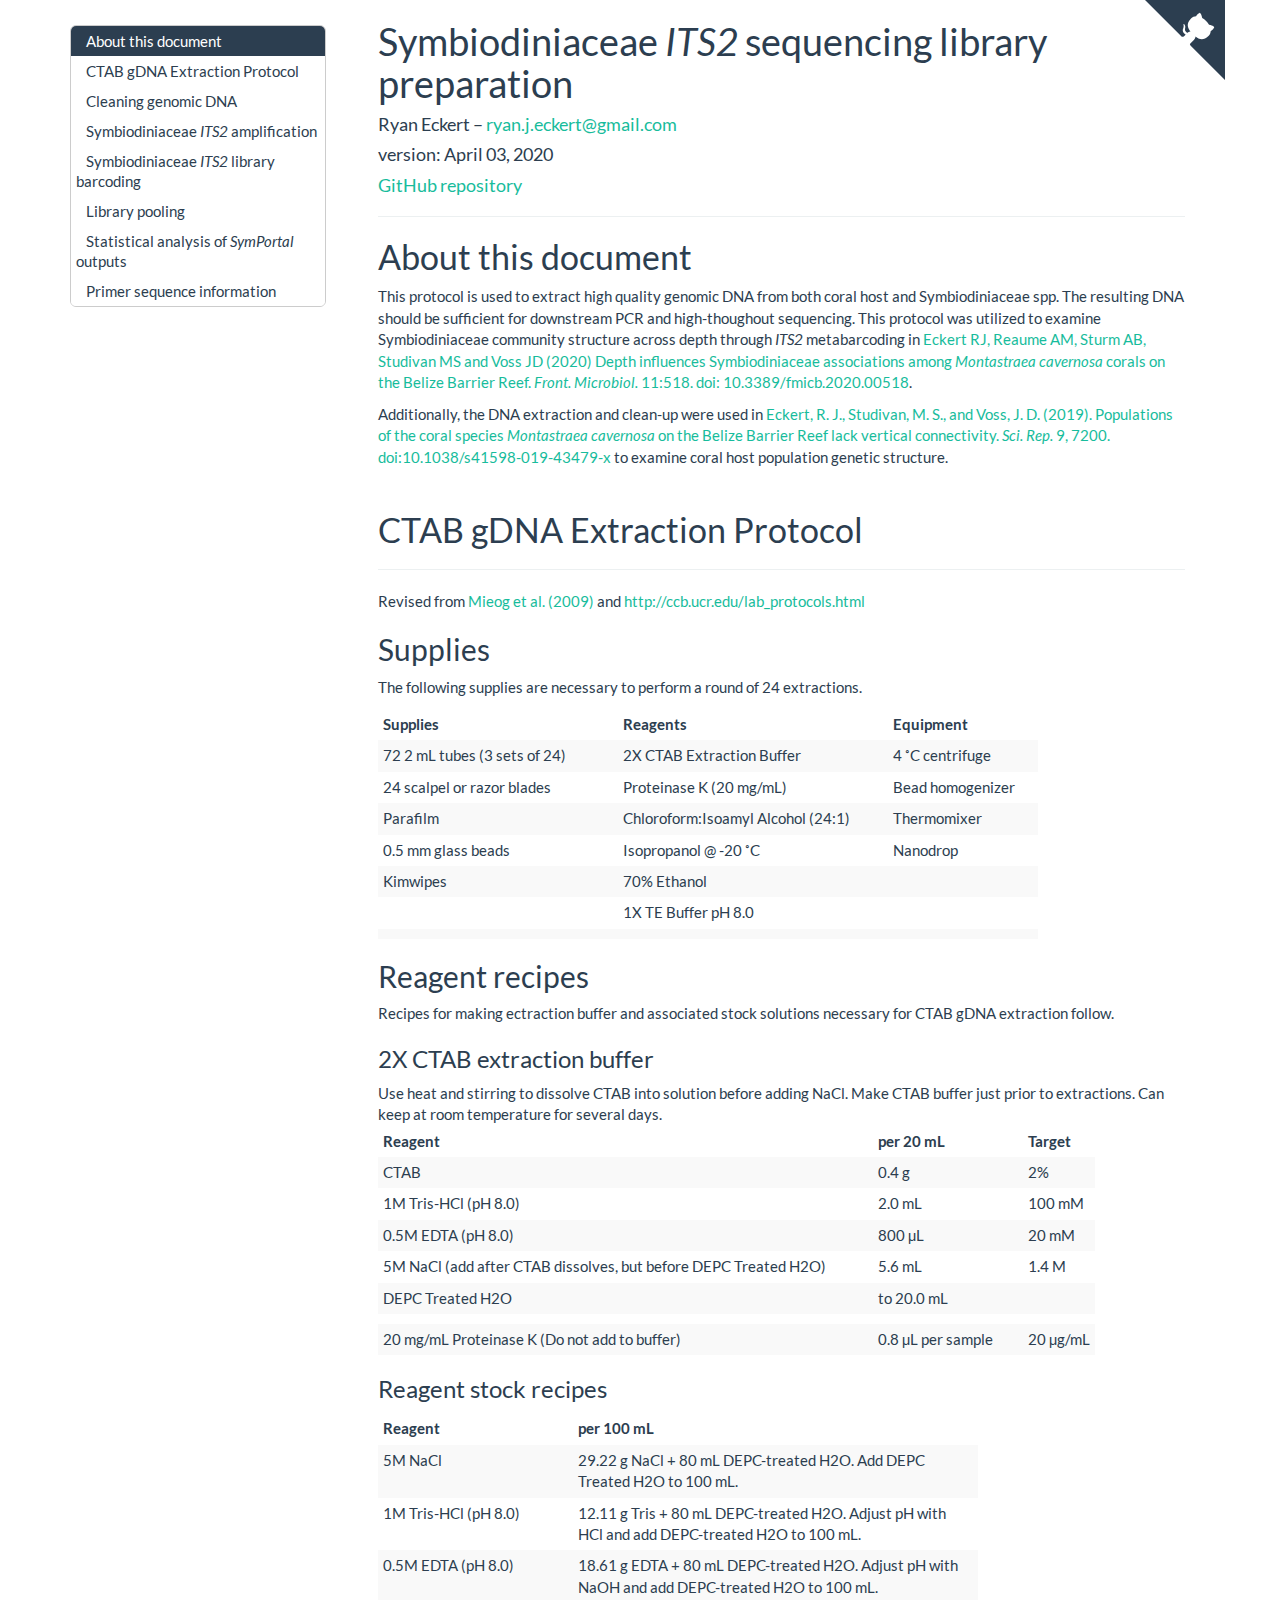
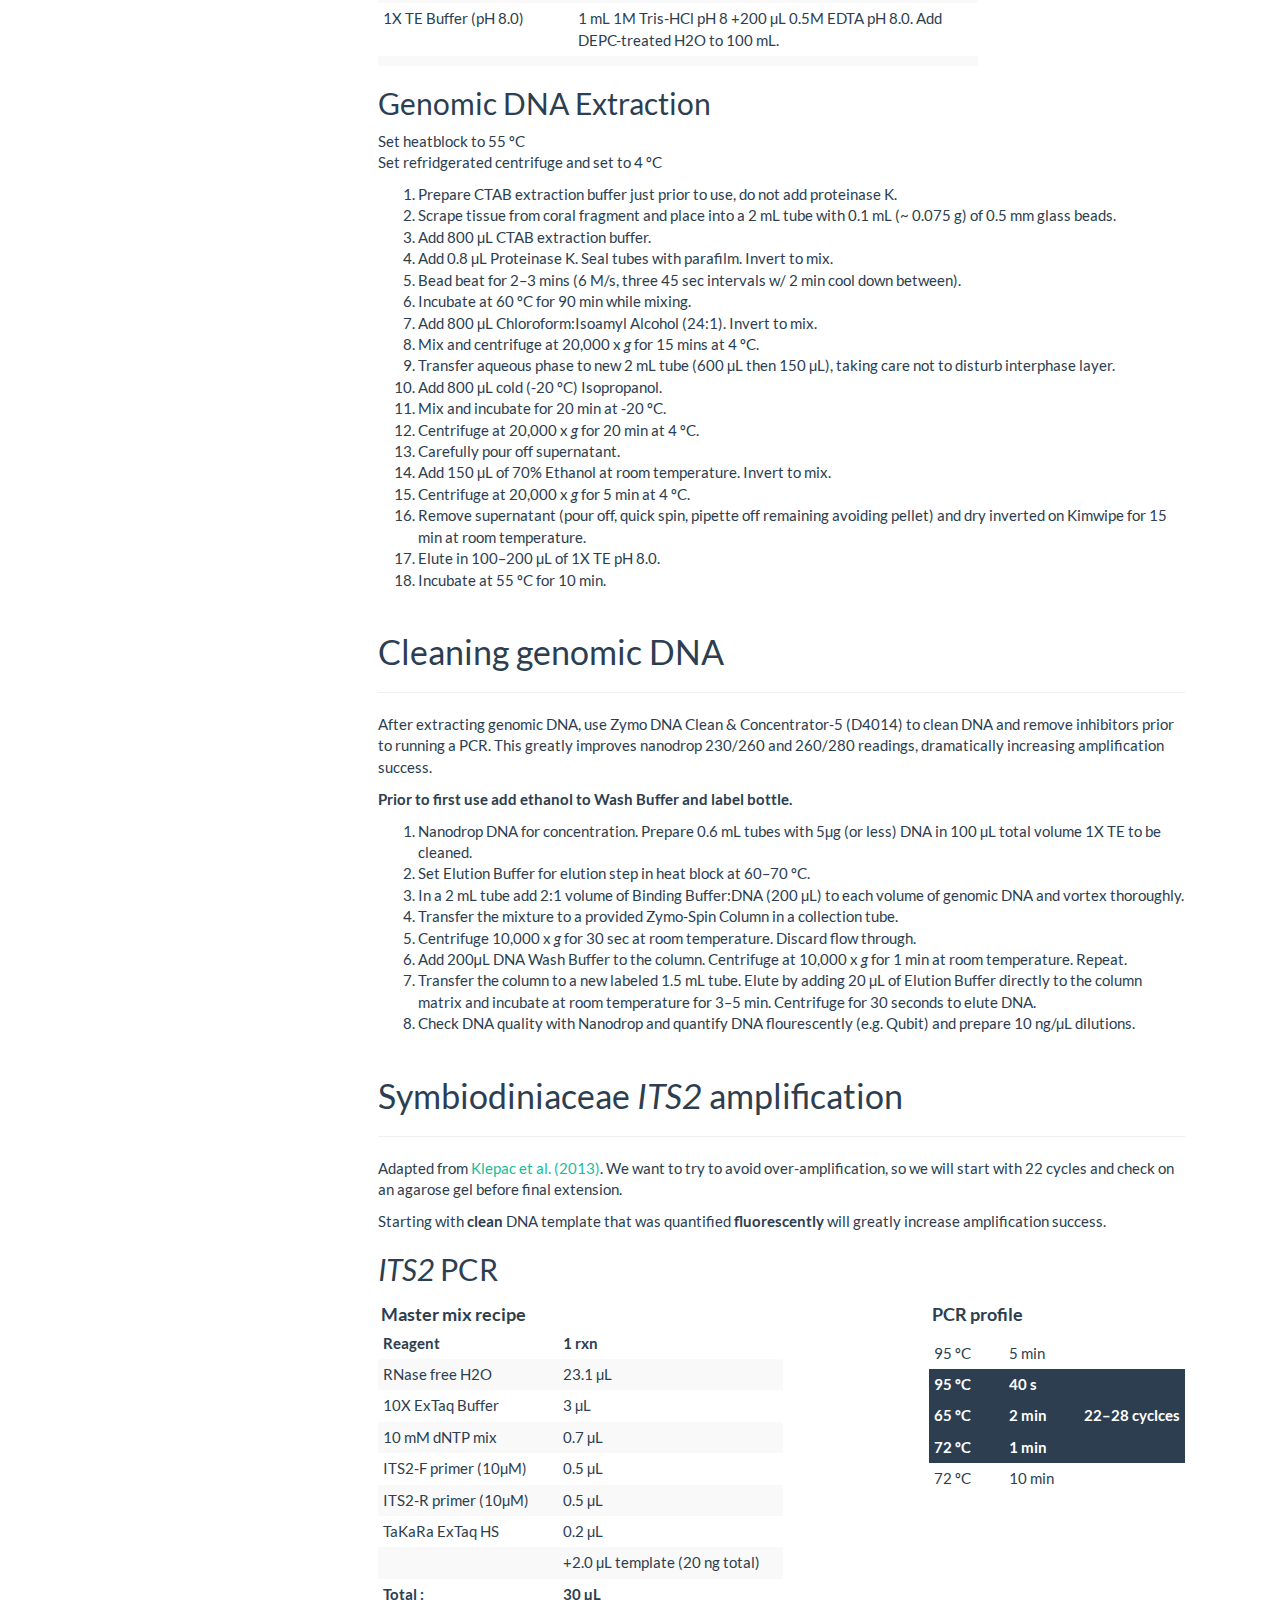
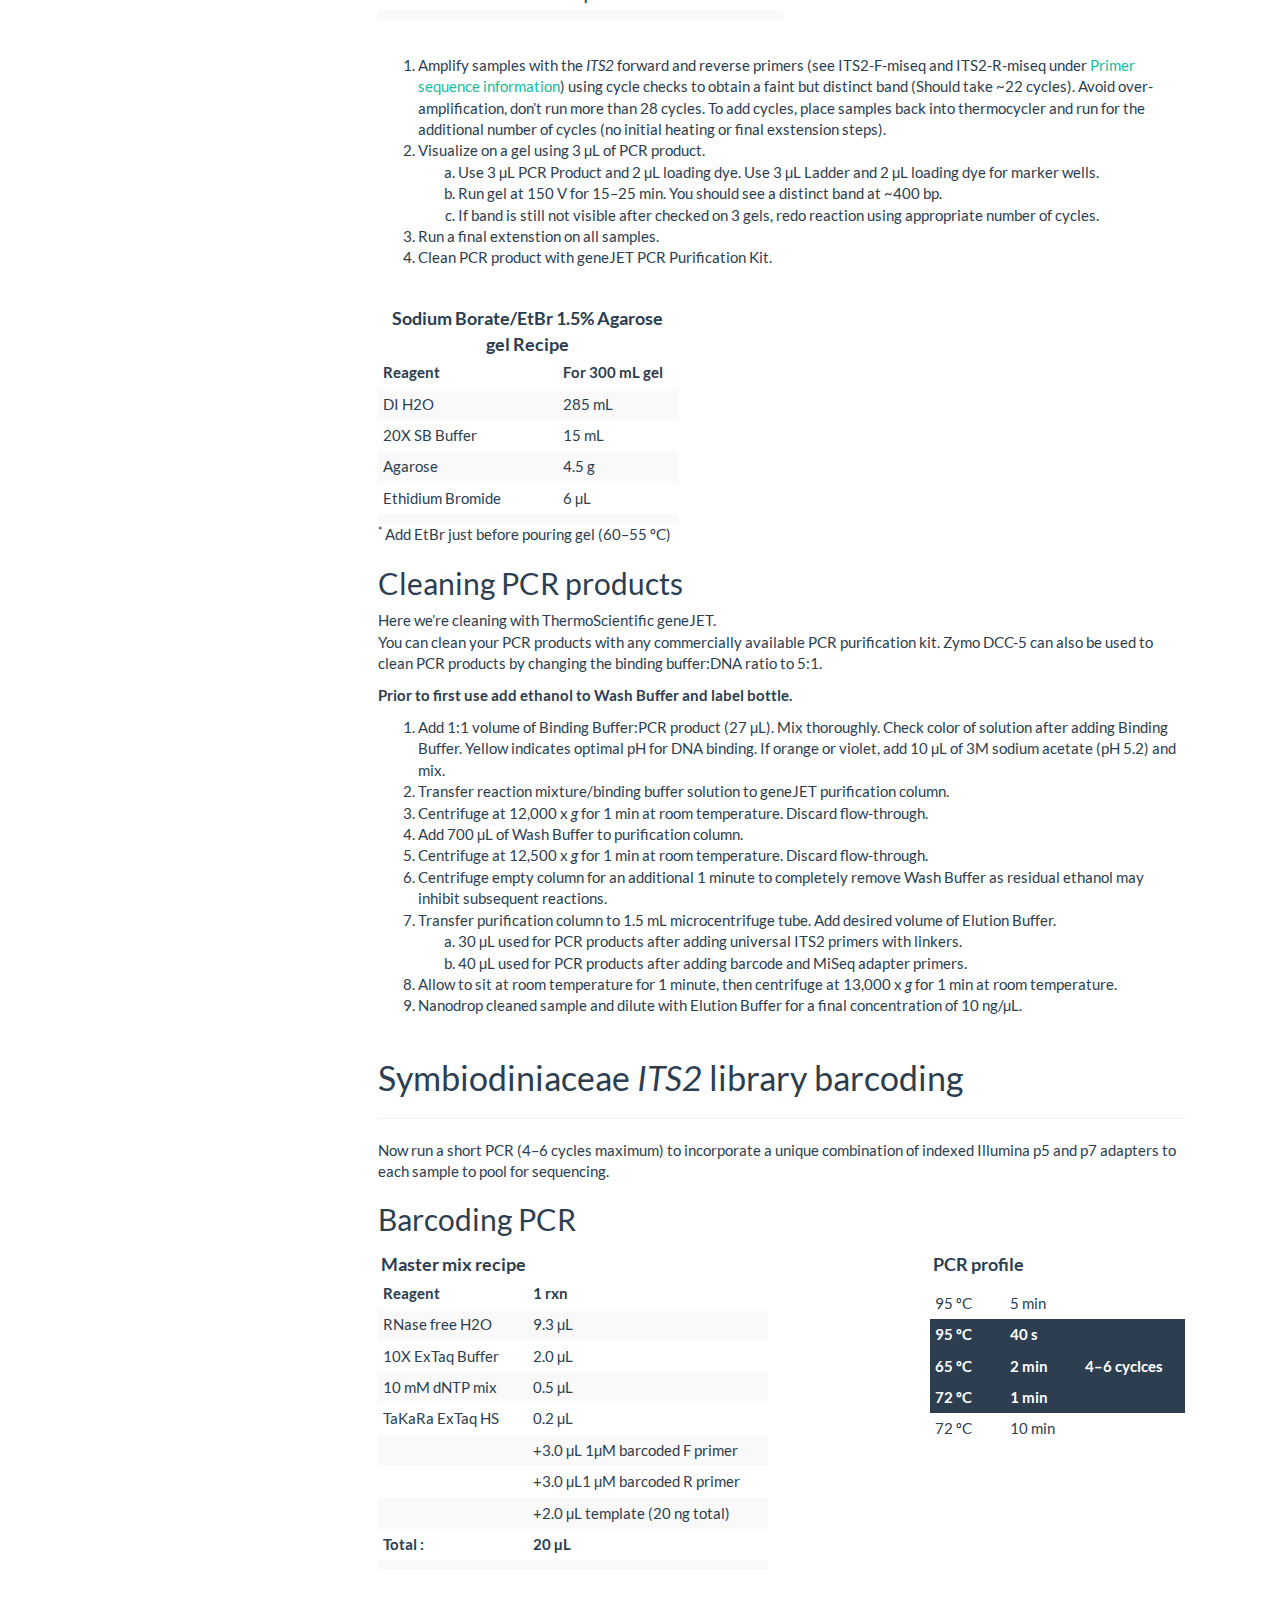
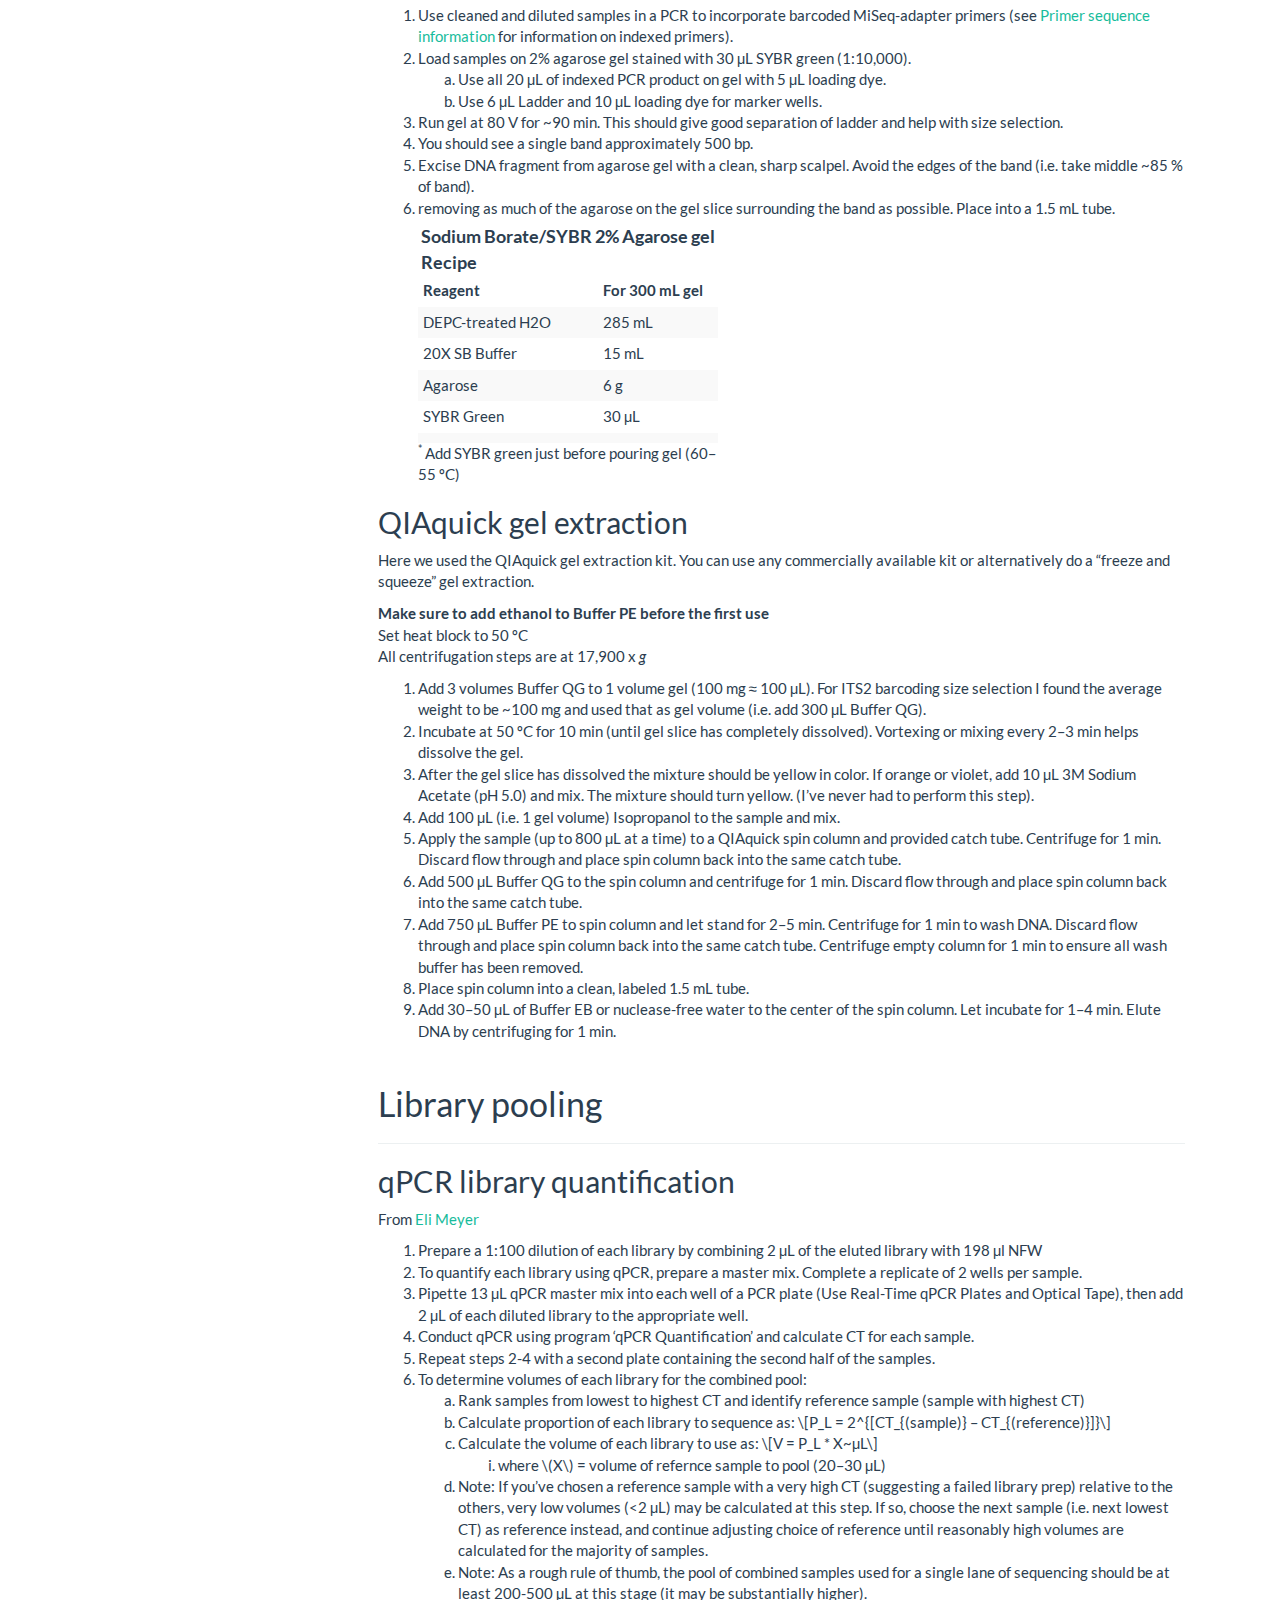
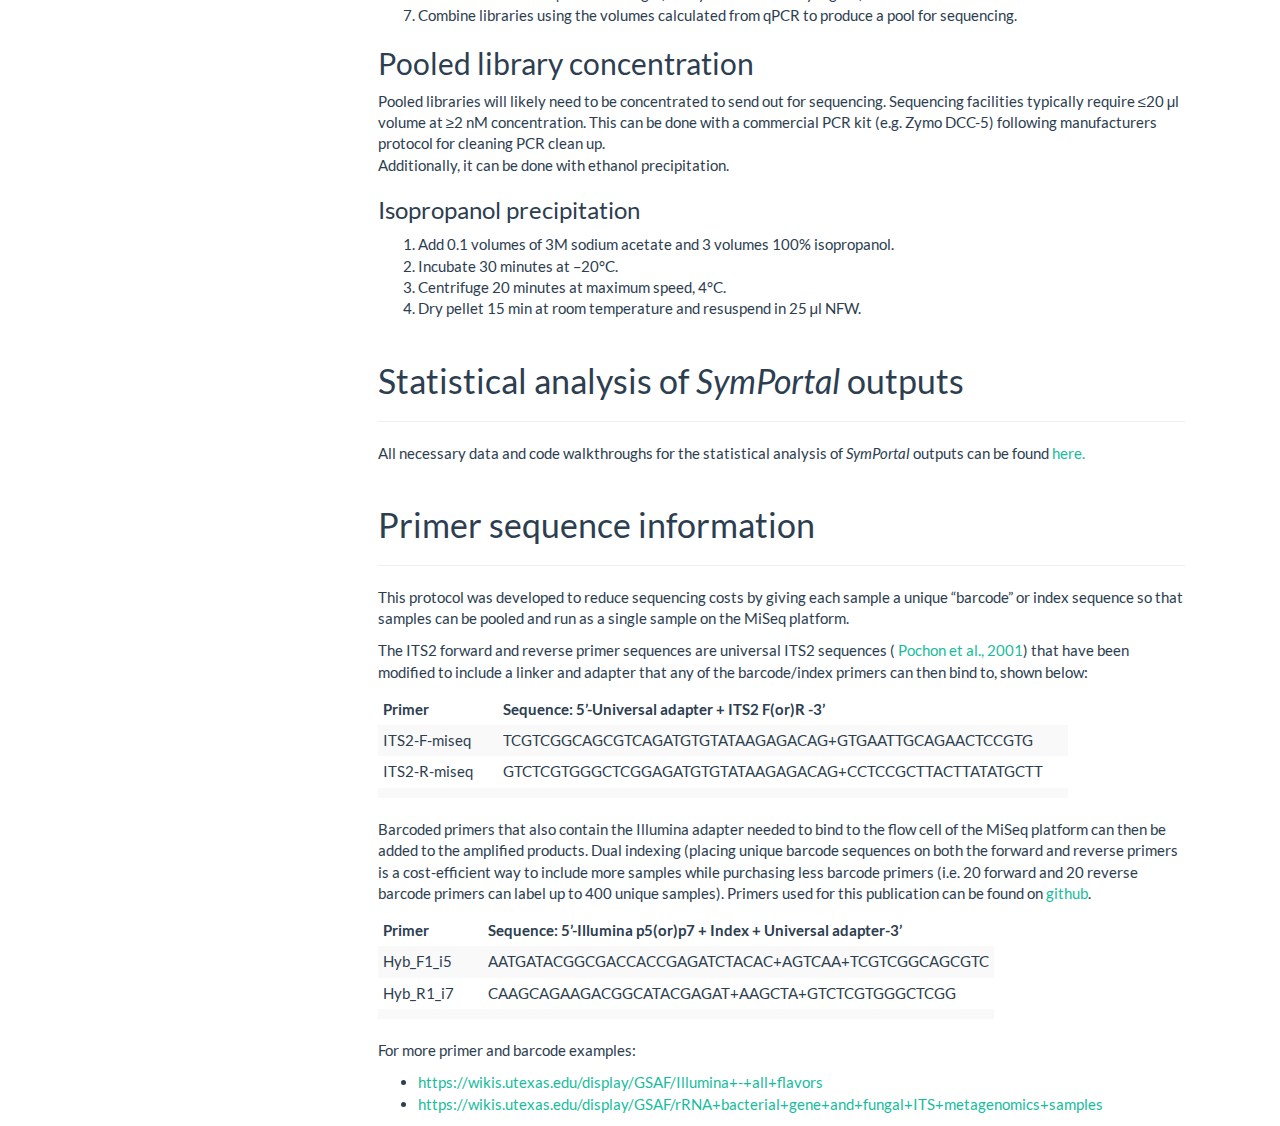
==== ITS2_protocol/index.html @ 0e440cf1 "uppdate" ====
<!DOCTYPE html>

<html>

<head>

<meta charset="utf-8" />
<meta name="generator" content="pandoc" />
<meta http-equiv="X-UA-Compatible" content="IE=EDGE" />


<meta name="author" content="Ryan Eckert – ryan.j.eckert@gmail.com" />


<title>Symbiodiniaceae ITS2 sequencing library preparation</title>

<script>/*! jQuery v1.11.3 | (c) 2005, 2015 jQuery Foundation, Inc. | jquery.org/license */
!function(a,b){"object"==typeof module&&"object"==typeof module.exports?module.exports=a.document?b(a,!0):function(a){if(!a.document)throw new Error("jQuery requires a window with a document");return b(a)}:b(a)}("undefined"!=typeof window?window:this,function(a,b){var c=[],d=c.slice,e=c.concat,f=c.push,g=c.indexOf,h={},i=h.toString,j=h.hasOwnProperty,k={},l="1.11.3",m=function(a,b){return new m.fn.init(a,b)},n=/^[\s\uFEFF\xA0]+|[\s\uFEFF\xA0]+$/g,o=/^-ms-/,p=/-([\da-z])/gi,q=function(a,b){return b.toUpperCase()};m.fn=m.prototype={jquery:l,constructor:m,selector:"",length:0,toArray:function(){return d.call(this)},get:function(a){return null!=a?0>a?this[a+this.length]:this[a]:d.call(this)},pushStack:function(a){var b=m.merge(this.constructor(),a);return b.prevObject=this,b.context=this.context,b},each:function(a,b){return m.each(this,a,b)},map:function(a){return this.pushStack(m.map(this,function(b,c){return a.call(b,c,b)}))},slice:function(){return this.pushStack(d.apply(this,arguments))},first:function(){return this.eq(0)},last:function(){return this.eq(-1)},eq:function(a){var b=this.length,c=+a+(0>a?b:0);return this.pushStack(c>=0&&b>c?[this[c]]:[])},end:function(){return this.prevObject||this.constructor(null)},push:f,sort:c.sort,splice:c.splice},m.extend=m.fn.extend=function(){var a,b,c,d,e,f,g=arguments[0]||{},h=1,i=arguments.length,j=!1;for("boolean"==typeof g&&(j=g,g=arguments[h]||{},h++),"object"==typeof g||m.isFunction(g)||(g={}),h===i&&(g=this,h--);i>h;h++)if(null!=(e=arguments[h]))for(d in e)a=g[d],c=e[d],g!==c&&(j&&c&&(m.isPlainObject(c)||(b=m.isArray(c)))?(b?(b=!1,f=a&&m.isArray(a)?a:[]):f=a&&m.isPlainObject(a)?a:{},g[d]=m.extend(j,f,c)):void 0!==c&&(g[d]=c));return g},m.extend({expando:"jQuery"+(l+Math.random()).replace(/\D/g,""),isReady:!0,error:function(a){throw new Error(a)},noop:function(){},isFunction:function(a){return"function"===m.type(a)},isArray:Array.isArray||function(a){return"array"===m.type(a)},isWindow:function(a){return null!=a&&a==a.window},isNumeric:function(a){return!m.isArray(a)&&a-parseFloat(a)+1>=0},isEmptyObject:function(a){var b;for(b in a)return!1;return!0},isPlainObject:function(a){var b;if(!a||"object"!==m.type(a)||a.nodeType||m.isWindow(a))return!1;try{if(a.constructor&&!j.call(a,"constructor")&&!j.call(a.constructor.prototype,"isPrototypeOf"))return!1}catch(c){return!1}if(k.ownLast)for(b in a)return j.call(a,b);for(b in a);return void 0===b||j.call(a,b)},type:function(a){return null==a?a+"":"object"==typeof a||"function"==typeof a?h[i.call(a)]||"object":typeof a},globalEval:function(b){b&&m.trim(b)&&(a.execScript||function(b){a.eval.call(a,b)})(b)},camelCase:function(a){return a.replace(o,"ms-").replace(p,q)},nodeName:function(a,b){return a.nodeName&&a.nodeName.toLowerCase()===b.toLowerCase()},each:function(a,b,c){var d,e=0,f=a.length,g=r(a);if(c){if(g){for(;f>e;e++)if(d=b.apply(a[e],c),d===!1)break}else for(e in a)if(d=b.apply(a[e],c),d===!1)break}else if(g){for(;f>e;e++)if(d=b.call(a[e],e,a[e]),d===!1)break}else for(e in a)if(d=b.call(a[e],e,a[e]),d===!1)break;return a},trim:function(a){return null==a?"":(a+"").replace(n,"")},makeArray:function(a,b){var c=b||[];return null!=a&&(r(Object(a))?m.merge(c,"string"==typeof a?[a]:a):f.call(c,a)),c},inArray:function(a,b,c){var d;if(b){if(g)return g.call(b,a,c);for(d=b.length,c=c?0>c?Math.max(0,d+c):c:0;d>c;c++)if(c in b&&b[c]===a)return c}return-1},merge:function(a,b){var c=+b.length,d=0,e=a.length;while(c>d)a[e++]=b[d++];if(c!==c)while(void 0!==b[d])a[e++]=b[d++];return a.length=e,a},grep:function(a,b,c){for(var d,e=[],f=0,g=a.length,h=!c;g>f;f++)d=!b(a[f],f),d!==h&&e.push(a[f]);return e},map:function(a,b,c){var d,f=0,g=a.length,h=r(a),i=[];if(h)for(;g>f;f++)d=b(a[f],f,c),null!=d&&i.push(d);else for(f in a)d=b(a[f],f,c),null!=d&&i.push(d);return e.apply([],i)},guid:1,proxy:function(a,b){var c,e,f;return"string"==typeof b&&(f=a[b],b=a,a=f),m.isFunction(a)?(c=d.call(arguments,2),e=function(){return a.apply(b||this,c.concat(d.call(arguments)))},e.guid=a.guid=a.guid||m.guid++,e):void 0},now:function(){return+new Date},support:k}),m.each("Boolean Number String Function Array Date RegExp Object Error".split(" "),function(a,b){h["[object "+b+"]"]=b.toLowerCase()});function r(a){var b="length"in a&&a.length,c=m.type(a);return"function"===c||m.isWindow(a)?!1:1===a.nodeType&&b?!0:"array"===c||0===b||"number"==typeof b&&b>0&&b-1 in a}var s=function(a){var b,c,d,e,f,g,h,i,j,k,l,m,n,o,p,q,r,s,t,u="sizzle"+1*new Date,v=a.document,w=0,x=0,y=ha(),z=ha(),A=ha(),B=function(a,b){return a===b&&(l=!0),0},C=1<<31,D={}.hasOwnProperty,E=[],F=E.pop,G=E.push,H=E.push,I=E.slice,J=function(a,b){for(var c=0,d=a.length;d>c;c++)if(a[c]===b)return c;return-1},K="checked|selected|async|autofocus|autoplay|controls|defer|disabled|hidden|ismap|loop|multiple|open|readonly|required|scoped",L="[\\x20\\t\\r\\n\\f]",M="(?:\\\\.|[\\w-]|[^\\x00-\\xa0])+",N=M.replace("w","w#"),O="\\["+L+"*("+M+")(?:"+L+"*([*^$|!~]?=)"+L+"*(?:'((?:\\\\.|[^\\\\'])*)'|\"((?:\\\\.|[^\\\\\"])*)\"|("+N+"))|)"+L+"*\\]",P=":("+M+")(?:\\((('((?:\\\\.|[^\\\\'])*)'|\"((?:\\\\.|[^\\\\\"])*)\")|((?:\\\\.|[^\\\\()[\\]]|"+O+")*)|.*)\\)|)",Q=new RegExp(L+"+","g"),R=new RegExp("^"+L+"+|((?:^|[^\\\\])(?:\\\\.)*)"+L+"+$","g"),S=new RegExp("^"+L+"*,"+L+"*"),T=new RegExp("^"+L+"*([>+~]|"+L+")"+L+"*"),U=new RegExp("="+L+"*([^\\]'\"]*?)"+L+"*\\]","g"),V=new RegExp(P),W=new RegExp("^"+N+"$"),X={ID:new RegExp("^#("+M+")"),CLASS:new RegExp("^\\.("+M+")"),TAG:new RegExp("^("+M.replace("w","w*")+")"),ATTR:new RegExp("^"+O),PSEUDO:new RegExp("^"+P),CHILD:new RegExp("^:(only|first|last|nth|nth-last)-(child|of-type)(?:\\("+L+"*(even|odd|(([+-]|)(\\d*)n|)"+L+"*(?:([+-]|)"+L+"*(\\d+)|))"+L+"*\\)|)","i"),bool:new RegExp("^(?:"+K+")$","i"),needsContext:new RegExp("^"+L+"*[>+~]|:(even|odd|eq|gt|lt|nth|first|last)(?:\\("+L+"*((?:-\\d)?\\d*)"+L+"*\\)|)(?=[^-]|$)","i")},Y=/^(?:input|select|textarea|button)$/i,Z=/^h\d$/i,$=/^[^{]+\{\s*\[native \w/,_=/^(?:#([\w-]+)|(\w+)|\.([\w-]+))$/,aa=/[+~]/,ba=/'|\\/g,ca=new RegExp("\\\\([\\da-f]{1,6}"+L+"?|("+L+")|.)","ig"),da=function(a,b,c){var d="0x"+b-65536;return d!==d||c?b:0>d?String.fromCharCode(d+65536):String.fromCharCode(d>>10|55296,1023&d|56320)},ea=function(){m()};try{H.apply(E=I.call(v.childNodes),v.childNodes),E[v.childNodes.length].nodeType}catch(fa){H={apply:E.length?function(a,b){G.apply(a,I.call(b))}:function(a,b){var c=a.length,d=0;while(a[c++]=b[d++]);a.length=c-1}}}function ga(a,b,d,e){var f,h,j,k,l,o,r,s,w,x;if((b?b.ownerDocument||b:v)!==n&&m(b),b=b||n,d=d||[],k=b.nodeType,"string"!=typeof a||!a||1!==k&&9!==k&&11!==k)return d;if(!e&&p){if(11!==k&&(f=_.exec(a)))if(j=f[1]){if(9===k){if(h=b.getElementById(j),!h||!h.parentNode)return d;if(h.id===j)return d.push(h),d}else if(b.ownerDocument&&(h=b.ownerDocument.getElementById(j))&&t(b,h)&&h.id===j)return d.push(h),d}else{if(f[2])return H.apply(d,b.getElementsByTagName(a)),d;if((j=f[3])&&c.getElementsByClassName)return H.apply(d,b.getElementsByClassName(j)),d}if(c.qsa&&(!q||!q.test(a))){if(s=r=u,w=b,x=1!==k&&a,1===k&&"object"!==b.nodeName.toLowerCase()){o=g(a),(r=b.getAttribute("id"))?s=r.replace(ba,"\\$&"):b.setAttribute("id",s),s="[id='"+s+"'] ",l=o.length;while(l--)o[l]=s+ra(o[l]);w=aa.test(a)&&pa(b.parentNode)||b,x=o.join(",")}if(x)try{return H.apply(d,w.querySelectorAll(x)),d}catch(y){}finally{r||b.removeAttribute("id")}}}return i(a.replace(R,"$1"),b,d,e)}function ha(){var a=[];function b(c,e){return a.push(c+" ")>d.cacheLength&&delete b[a.shift()],b[c+" "]=e}return b}function ia(a){return a[u]=!0,a}function ja(a){var b=n.createElement("div");try{return!!a(b)}catch(c){return!1}finally{b.parentNode&&b.parentNode.removeChild(b),b=null}}function ka(a,b){var c=a.split("|"),e=a.length;while(e--)d.attrHandle[c[e]]=b}function la(a,b){var c=b&&a,d=c&&1===a.nodeType&&1===b.nodeType&&(~b.sourceIndex||C)-(~a.sourceIndex||C);if(d)return d;if(c)while(c=c.nextSibling)if(c===b)return-1;return a?1:-1}function ma(a){return function(b){var c=b.nodeName.toLowerCase();return"input"===c&&b.type===a}}function na(a){return function(b){var c=b.nodeName.toLowerCase();return("input"===c||"button"===c)&&b.type===a}}function oa(a){return ia(function(b){return b=+b,ia(function(c,d){var e,f=a([],c.length,b),g=f.length;while(g--)c[e=f[g]]&&(c[e]=!(d[e]=c[e]))})})}function pa(a){return a&&"undefined"!=typeof a.getElementsByTagName&&a}c=ga.support={},f=ga.isXML=function(a){var b=a&&(a.ownerDocument||a).documentElement;return b?"HTML"!==b.nodeName:!1},m=ga.setDocument=function(a){var b,e,g=a?a.ownerDocument||a:v;return g!==n&&9===g.nodeType&&g.documentElement?(n=g,o=g.documentElement,e=g.defaultView,e&&e!==e.top&&(e.addEventListener?e.addEventListener("unload",ea,!1):e.attachEvent&&e.attachEvent("onunload",ea)),p=!f(g),c.attributes=ja(function(a){return a.className="i",!a.getAttribute("className")}),c.getElementsByTagName=ja(function(a){return a.appendChild(g.createComment("")),!a.getElementsByTagName("*").length}),c.getElementsByClassName=$.test(g.getElementsByClassName),c.getById=ja(function(a){return o.appendChild(a).id=u,!g.getElementsByName||!g.getElementsByName(u).length}),c.getById?(d.find.ID=function(a,b){if("undefined"!=typeof b.getElementById&&p){var c=b.getElementById(a);return c&&c.parentNode?[c]:[]}},d.filter.ID=function(a){var b=a.replace(ca,da);return function(a){return a.getAttribute("id")===b}}):(delete d.find.ID,d.filter.ID=function(a){var b=a.replace(ca,da);return function(a){var c="undefined"!=typeof a.getAttributeNode&&a.getAttributeNode("id");return c&&c.value===b}}),d.find.TAG=c.getElementsByTagName?function(a,b){return"undefined"!=typeof b.getElementsByTagName?b.getElementsByTagName(a):c.qsa?b.querySelectorAll(a):void 0}:function(a,b){var c,d=[],e=0,f=b.getElementsByTagName(a);if("*"===a){while(c=f[e++])1===c.nodeType&&d.push(c);return d}return f},d.find.CLASS=c.getElementsByClassName&&function(a,b){return p?b.getElementsByClassName(a):void 0},r=[],q=[],(c.qsa=$.test(g.querySelectorAll))&&(ja(function(a){o.appendChild(a).innerHTML="<a id='"+u+"'></a><select id='"+u+"-\f]' msallowcapture=''><option selected=''></option></select>",a.querySelectorAll("[msallowcapture^='']").length&&q.push("[*^$]="+L+"*(?:''|\"\")"),a.querySelectorAll("[selected]").length||q.push("\\["+L+"*(?:value|"+K+")"),a.querySelectorAll("[id~="+u+"-]").length||q.push("~="),a.querySelectorAll(":checked").length||q.push(":checked"),a.querySelectorAll("a#"+u+"+*").length||q.push(".#.+[+~]")}),ja(function(a){var b=g.createElement("input");b.setAttribute("type","hidden"),a.appendChild(b).setAttribute("name","D"),a.querySelectorAll("[name=d]").length&&q.push("name"+L+"*[*^$|!~]?="),a.querySelectorAll(":enabled").length||q.push(":enabled",":disabled"),a.querySelectorAll("*,:x"),q.push(",.*:")})),(c.matchesSelector=$.test(s=o.matches||o.webkitMatchesSelector||o.mozMatchesSelector||o.oMatchesSelector||o.msMatchesSelector))&&ja(function(a){c.disconnectedMatch=s.call(a,"div"),s.call(a,"[s!='']:x"),r.push("!=",P)}),q=q.length&&new RegExp(q.join("|")),r=r.length&&new RegExp(r.join("|")),b=$.test(o.compareDocumentPosition),t=b||$.test(o.contains)?function(a,b){var c=9===a.nodeType?a.documentElement:a,d=b&&b.parentNode;return a===d||!(!d||1!==d.nodeType||!(c.contains?c.contains(d):a.compareDocumentPosition&&16&a.compareDocumentPosition(d)))}:function(a,b){if(b)while(b=b.parentNode)if(b===a)return!0;return!1},B=b?function(a,b){if(a===b)return l=!0,0;var d=!a.compareDocumentPosition-!b.compareDocumentPosition;return d?d:(d=(a.ownerDocument||a)===(b.ownerDocument||b)?a.compareDocumentPosition(b):1,1&d||!c.sortDetached&&b.compareDocumentPosition(a)===d?a===g||a.ownerDocument===v&&t(v,a)?-1:b===g||b.ownerDocument===v&&t(v,b)?1:k?J(k,a)-J(k,b):0:4&d?-1:1)}:function(a,b){if(a===b)return l=!0,0;var c,d=0,e=a.parentNode,f=b.parentNode,h=[a],i=[b];if(!e||!f)return a===g?-1:b===g?1:e?-1:f?1:k?J(k,a)-J(k,b):0;if(e===f)return la(a,b);c=a;while(c=c.parentNode)h.unshift(c);c=b;while(c=c.parentNode)i.unshift(c);while(h[d]===i[d])d++;return d?la(h[d],i[d]):h[d]===v?-1:i[d]===v?1:0},g):n},ga.matches=function(a,b){return ga(a,null,null,b)},ga.matchesSelector=function(a,b){if((a.ownerDocument||a)!==n&&m(a),b=b.replace(U,"='$1']"),!(!c.matchesSelector||!p||r&&r.test(b)||q&&q.test(b)))try{var d=s.call(a,b);if(d||c.disconnectedMatch||a.document&&11!==a.document.nodeType)return d}catch(e){}return ga(b,n,null,[a]).length>0},ga.contains=function(a,b){return(a.ownerDocument||a)!==n&&m(a),t(a,b)},ga.attr=function(a,b){(a.ownerDocument||a)!==n&&m(a);var e=d.attrHandle[b.toLowerCase()],f=e&&D.call(d.attrHandle,b.toLowerCase())?e(a,b,!p):void 0;return void 0!==f?f:c.attributes||!p?a.getAttribute(b):(f=a.getAttributeNode(b))&&f.specified?f.value:null},ga.error=function(a){throw new Error("Syntax error, unrecognized expression: "+a)},ga.uniqueSort=function(a){var b,d=[],e=0,f=0;if(l=!c.detectDuplicates,k=!c.sortStable&&a.slice(0),a.sort(B),l){while(b=a[f++])b===a[f]&&(e=d.push(f));while(e--)a.splice(d[e],1)}return k=null,a},e=ga.getText=function(a){var b,c="",d=0,f=a.nodeType;if(f){if(1===f||9===f||11===f){if("string"==typeof a.textContent)return a.textContent;for(a=a.firstChild;a;a=a.nextSibling)c+=e(a)}else if(3===f||4===f)return a.nodeValue}else while(b=a[d++])c+=e(b);return c},d=ga.selectors={cacheLength:50,createPseudo:ia,match:X,attrHandle:{},find:{},relative:{">":{dir:"parentNode",first:!0}," ":{dir:"parentNode"},"+":{dir:"previousSibling",first:!0},"~":{dir:"previousSibling"}},preFilter:{ATTR:function(a){return a[1]=a[1].replace(ca,da),a[3]=(a[3]||a[4]||a[5]||"").replace(ca,da),"~="===a[2]&&(a[3]=" "+a[3]+" "),a.slice(0,4)},CHILD:function(a){return a[1]=a[1].toLowerCase(),"nth"===a[1].slice(0,3)?(a[3]||ga.error(a[0]),a[4]=+(a[4]?a[5]+(a[6]||1):2*("even"===a[3]||"odd"===a[3])),a[5]=+(a[7]+a[8]||"odd"===a[3])):a[3]&&ga.error(a[0]),a},PSEUDO:function(a){var b,c=!a[6]&&a[2];return X.CHILD.test(a[0])?null:(a[3]?a[2]=a[4]||a[5]||"":c&&V.test(c)&&(b=g(c,!0))&&(b=c.indexOf(")",c.length-b)-c.length)&&(a[0]=a[0].slice(0,b),a[2]=c.slice(0,b)),a.slice(0,3))}},filter:{TAG:function(a){var b=a.replace(ca,da).toLowerCase();return"*"===a?function(){return!0}:function(a){return a.nodeName&&a.nodeName.toLowerCase()===b}},CLASS:function(a){var b=y[a+" "];return b||(b=new RegExp("(^|"+L+")"+a+"("+L+"|$)"))&&y(a,function(a){return b.test("string"==typeof a.className&&a.className||"undefined"!=typeof a.getAttribute&&a.getAttribute("class")||"")})},ATTR:function(a,b,c){return function(d){var e=ga.attr(d,a);return null==e?"!="===b:b?(e+="","="===b?e===c:"!="===b?e!==c:"^="===b?c&&0===e.indexOf(c):"*="===b?c&&e.indexOf(c)>-1:"$="===b?c&&e.slice(-c.length)===c:"~="===b?(" "+e.replace(Q," ")+" ").indexOf(c)>-1:"|="===b?e===c||e.slice(0,c.length+1)===c+"-":!1):!0}},CHILD:function(a,b,c,d,e){var f="nth"!==a.slice(0,3),g="last"!==a.slice(-4),h="of-type"===b;return 1===d&&0===e?function(a){return!!a.parentNode}:function(b,c,i){var j,k,l,m,n,o,p=f!==g?"nextSibling":"previousSibling",q=b.parentNode,r=h&&b.nodeName.toLowerCase(),s=!i&&!h;if(q){if(f){while(p){l=b;while(l=l[p])if(h?l.nodeName.toLowerCase()===r:1===l.nodeType)return!1;o=p="only"===a&&!o&&"nextSibling"}return!0}if(o=[g?q.firstChild:q.lastChild],g&&s){k=q[u]||(q[u]={}),j=k[a]||[],n=j[0]===w&&j[1],m=j[0]===w&&j[2],l=n&&q.childNodes[n];while(l=++n&&l&&l[p]||(m=n=0)||o.pop())if(1===l.nodeType&&++m&&l===b){k[a]=[w,n,m];break}}else if(s&&(j=(b[u]||(b[u]={}))[a])&&j[0]===w)m=j[1];else while(l=++n&&l&&l[p]||(m=n=0)||o.pop())if((h?l.nodeName.toLowerCase()===r:1===l.nodeType)&&++m&&(s&&((l[u]||(l[u]={}))[a]=[w,m]),l===b))break;return m-=e,m===d||m%d===0&&m/d>=0}}},PSEUDO:function(a,b){var c,e=d.pseudos[a]||d.setFilters[a.toLowerCase()]||ga.error("unsupported pseudo: "+a);return e[u]?e(b):e.length>1?(c=[a,a,"",b],d.setFilters.hasOwnProperty(a.toLowerCase())?ia(function(a,c){var d,f=e(a,b),g=f.length;while(g--)d=J(a,f[g]),a[d]=!(c[d]=f[g])}):function(a){return e(a,0,c)}):e}},pseudos:{not:ia(function(a){var b=[],c=[],d=h(a.replace(R,"$1"));return d[u]?ia(function(a,b,c,e){var f,g=d(a,null,e,[]),h=a.length;while(h--)(f=g[h])&&(a[h]=!(b[h]=f))}):function(a,e,f){return b[0]=a,d(b,null,f,c),b[0]=null,!c.pop()}}),has:ia(function(a){return function(b){return ga(a,b).length>0}}),contains:ia(function(a){return a=a.replace(ca,da),function(b){return(b.textContent||b.innerText||e(b)).indexOf(a)>-1}}),lang:ia(function(a){return W.test(a||"")||ga.error("unsupported lang: "+a),a=a.replace(ca,da).toLowerCase(),function(b){var c;do if(c=p?b.lang:b.getAttribute("xml:lang")||b.getAttribute("lang"))return c=c.toLowerCase(),c===a||0===c.indexOf(a+"-");while((b=b.parentNode)&&1===b.nodeType);return!1}}),target:function(b){var c=a.location&&a.location.hash;return c&&c.slice(1)===b.id},root:function(a){return a===o},focus:function(a){return a===n.activeElement&&(!n.hasFocus||n.hasFocus())&&!!(a.type||a.href||~a.tabIndex)},enabled:function(a){return a.disabled===!1},disabled:function(a){return a.disabled===!0},checked:function(a){var b=a.nodeName.toLowerCase();return"input"===b&&!!a.checked||"option"===b&&!!a.selected},selected:function(a){return a.parentNode&&a.parentNode.selectedIndex,a.selected===!0},empty:function(a){for(a=a.firstChild;a;a=a.nextSibling)if(a.nodeType<6)return!1;return!0},parent:function(a){return!d.pseudos.empty(a)},header:function(a){return Z.test(a.nodeName)},input:function(a){return Y.test(a.nodeName)},button:function(a){var b=a.nodeName.toLowerCase();return"input"===b&&"button"===a.type||"button"===b},text:function(a){var b;return"input"===a.nodeName.toLowerCase()&&"text"===a.type&&(null==(b=a.getAttribute("type"))||"text"===b.toLowerCase())},first:oa(function(){return[0]}),last:oa(function(a,b){return[b-1]}),eq:oa(function(a,b,c){return[0>c?c+b:c]}),even:oa(function(a,b){for(var c=0;b>c;c+=2)a.push(c);return a}),odd:oa(function(a,b){for(var c=1;b>c;c+=2)a.push(c);return a}),lt:oa(function(a,b,c){for(var d=0>c?c+b:c;--d>=0;)a.push(d);return a}),gt:oa(function(a,b,c){for(var d=0>c?c+b:c;++d<b;)a.push(d);return a})}},d.pseudos.nth=d.pseudos.eq;for(b in{radio:!0,checkbox:!0,file:!0,password:!0,image:!0})d.pseudos[b]=ma(b);for(b in{submit:!0,reset:!0})d.pseudos[b]=na(b);function qa(){}qa.prototype=d.filters=d.pseudos,d.setFilters=new qa,g=ga.tokenize=function(a,b){var c,e,f,g,h,i,j,k=z[a+" "];if(k)return b?0:k.slice(0);h=a,i=[],j=d.preFilter;while(h){(!c||(e=S.exec(h)))&&(e&&(h=h.slice(e[0].length)||h),i.push(f=[])),c=!1,(e=T.exec(h))&&(c=e.shift(),f.push({value:c,type:e[0].replace(R," ")}),h=h.slice(c.length));for(g in d.filter)!(e=X[g].exec(h))||j[g]&&!(e=j[g](e))||(c=e.shift(),f.push({value:c,type:g,matches:e}),h=h.slice(c.length));if(!c)break}return b?h.length:h?ga.error(a):z(a,i).slice(0)};function ra(a){for(var b=0,c=a.length,d="";c>b;b++)d+=a[b].value;return d}function sa(a,b,c){var d=b.dir,e=c&&"parentNode"===d,f=x++;return b.first?function(b,c,f){while(b=b[d])if(1===b.nodeType||e)return a(b,c,f)}:function(b,c,g){var h,i,j=[w,f];if(g){while(b=b[d])if((1===b.nodeType||e)&&a(b,c,g))return!0}else while(b=b[d])if(1===b.nodeType||e){if(i=b[u]||(b[u]={}),(h=i[d])&&h[0]===w&&h[1]===f)return j[2]=h[2];if(i[d]=j,j[2]=a(b,c,g))return!0}}}function ta(a){return a.length>1?function(b,c,d){var e=a.length;while(e--)if(!a[e](b,c,d))return!1;return!0}:a[0]}function ua(a,b,c){for(var d=0,e=b.length;e>d;d++)ga(a,b[d],c);return c}function va(a,b,c,d,e){for(var f,g=[],h=0,i=a.length,j=null!=b;i>h;h++)(f=a[h])&&(!c||c(f,d,e))&&(g.push(f),j&&b.push(h));return g}function wa(a,b,c,d,e,f){return d&&!d[u]&&(d=wa(d)),e&&!e[u]&&(e=wa(e,f)),ia(function(f,g,h,i){var j,k,l,m=[],n=[],o=g.length,p=f||ua(b||"*",h.nodeType?[h]:h,[]),q=!a||!f&&b?p:va(p,m,a,h,i),r=c?e||(f?a:o||d)?[]:g:q;if(c&&c(q,r,h,i),d){j=va(r,n),d(j,[],h,i),k=j.length;while(k--)(l=j[k])&&(r[n[k]]=!(q[n[k]]=l))}if(f){if(e||a){if(e){j=[],k=r.length;while(k--)(l=r[k])&&j.push(q[k]=l);e(null,r=[],j,i)}k=r.length;while(k--)(l=r[k])&&(j=e?J(f,l):m[k])>-1&&(f[j]=!(g[j]=l))}}else r=va(r===g?r.splice(o,r.length):r),e?e(null,g,r,i):H.apply(g,r)})}function xa(a){for(var b,c,e,f=a.length,g=d.relative[a[0].type],h=g||d.relative[" "],i=g?1:0,k=sa(function(a){return a===b},h,!0),l=sa(function(a){return J(b,a)>-1},h,!0),m=[function(a,c,d){var e=!g&&(d||c!==j)||((b=c).nodeType?k(a,c,d):l(a,c,d));return b=null,e}];f>i;i++)if(c=d.relative[a[i].type])m=[sa(ta(m),c)];else{if(c=d.filter[a[i].type].apply(null,a[i].matches),c[u]){for(e=++i;f>e;e++)if(d.relative[a[e].type])break;return wa(i>1&&ta(m),i>1&&ra(a.slice(0,i-1).concat({value:" "===a[i-2].type?"*":""})).replace(R,"$1"),c,e>i&&xa(a.slice(i,e)),f>e&&xa(a=a.slice(e)),f>e&&ra(a))}m.push(c)}return ta(m)}function ya(a,b){var c=b.length>0,e=a.length>0,f=function(f,g,h,i,k){var l,m,o,p=0,q="0",r=f&&[],s=[],t=j,u=f||e&&d.find.TAG("*",k),v=w+=null==t?1:Math.random()||.1,x=u.length;for(k&&(j=g!==n&&g);q!==x&&null!=(l=u[q]);q++){if(e&&l){m=0;while(o=a[m++])if(o(l,g,h)){i.push(l);break}k&&(w=v)}c&&((l=!o&&l)&&p--,f&&r.push(l))}if(p+=q,c&&q!==p){m=0;while(o=b[m++])o(r,s,g,h);if(f){if(p>0)while(q--)r[q]||s[q]||(s[q]=F.call(i));s=va(s)}H.apply(i,s),k&&!f&&s.length>0&&p+b.length>1&&ga.uniqueSort(i)}return k&&(w=v,j=t),r};return c?ia(f):f}return h=ga.compile=function(a,b){var c,d=[],e=[],f=A[a+" "];if(!f){b||(b=g(a)),c=b.length;while(c--)f=xa(b[c]),f[u]?d.push(f):e.push(f);f=A(a,ya(e,d)),f.selector=a}return f},i=ga.select=function(a,b,e,f){var i,j,k,l,m,n="function"==typeof a&&a,o=!f&&g(a=n.selector||a);if(e=e||[],1===o.length){if(j=o[0]=o[0].slice(0),j.length>2&&"ID"===(k=j[0]).type&&c.getById&&9===b.nodeType&&p&&d.relative[j[1].type]){if(b=(d.find.ID(k.matches[0].replace(ca,da),b)||[])[0],!b)return e;n&&(b=b.parentNode),a=a.slice(j.shift().value.length)}i=X.needsContext.test(a)?0:j.length;while(i--){if(k=j[i],d.relative[l=k.type])break;if((m=d.find[l])&&(f=m(k.matches[0].replace(ca,da),aa.test(j[0].type)&&pa(b.parentNode)||b))){if(j.splice(i,1),a=f.length&&ra(j),!a)return H.apply(e,f),e;break}}}return(n||h(a,o))(f,b,!p,e,aa.test(a)&&pa(b.parentNode)||b),e},c.sortStable=u.split("").sort(B).join("")===u,c.detectDuplicates=!!l,m(),c.sortDetached=ja(function(a){return 1&a.compareDocumentPosition(n.createElement("div"))}),ja(function(a){return a.innerHTML="<a href='#'></a>","#"===a.firstChild.getAttribute("href")})||ka("type|href|height|width",function(a,b,c){return c?void 0:a.getAttribute(b,"type"===b.toLowerCase()?1:2)}),c.attributes&&ja(function(a){return a.innerHTML="<input/>",a.firstChild.setAttribute("value",""),""===a.firstChild.getAttribute("value")})||ka("value",function(a,b,c){return c||"input"!==a.nodeName.toLowerCase()?void 0:a.defaultValue}),ja(function(a){return null==a.getAttribute("disabled")})||ka(K,function(a,b,c){var d;return c?void 0:a[b]===!0?b.toLowerCase():(d=a.getAttributeNode(b))&&d.specified?d.value:null}),ga}(a);m.find=s,m.expr=s.selectors,m.expr[":"]=m.expr.pseudos,m.unique=s.uniqueSort,m.text=s.getText,m.isXMLDoc=s.isXML,m.contains=s.contains;var t=m.expr.match.needsContext,u=/^<(\w+)\s*\/?>(?:<\/\1>|)$/,v=/^.[^:#\[\.,]*$/;function w(a,b,c){if(m.isFunction(b))return m.grep(a,function(a,d){return!!b.call(a,d,a)!==c});if(b.nodeType)return m.grep(a,function(a){return a===b!==c});if("string"==typeof b){if(v.test(b))return m.filter(b,a,c);b=m.filter(b,a)}return m.grep(a,function(a){return m.inArray(a,b)>=0!==c})}m.filter=function(a,b,c){var d=b[0];return c&&(a=":not("+a+")"),1===b.length&&1===d.nodeType?m.find.matchesSelector(d,a)?[d]:[]:m.find.matches(a,m.grep(b,function(a){return 1===a.nodeType}))},m.fn.extend({find:function(a){var b,c=[],d=this,e=d.length;if("string"!=typeof a)return this.pushStack(m(a).filter(function(){for(b=0;e>b;b++)if(m.contains(d[b],this))return!0}));for(b=0;e>b;b++)m.find(a,d[b],c);return c=this.pushStack(e>1?m.unique(c):c),c.selector=this.selector?this.selector+" "+a:a,c},filter:function(a){return this.pushStack(w(this,a||[],!1))},not:function(a){return this.pushStack(w(this,a||[],!0))},is:function(a){return!!w(this,"string"==typeof a&&t.test(a)?m(a):a||[],!1).length}});var x,y=a.document,z=/^(?:\s*(<[\w\W]+>)[^>]*|#([\w-]*))$/,A=m.fn.init=function(a,b){var c,d;if(!a)return this;if("string"==typeof a){if(c="<"===a.charAt(0)&&">"===a.charAt(a.length-1)&&a.length>=3?[null,a,null]:z.exec(a),!c||!c[1]&&b)return!b||b.jquery?(b||x).find(a):this.constructor(b).find(a);if(c[1]){if(b=b instanceof m?b[0]:b,m.merge(this,m.parseHTML(c[1],b&&b.nodeType?b.ownerDocument||b:y,!0)),u.test(c[1])&&m.isPlainObject(b))for(c in b)m.isFunction(this[c])?this[c](b[c]):this.attr(c,b[c]);return this}if(d=y.getElementById(c[2]),d&&d.parentNode){if(d.id!==c[2])return x.find(a);this.length=1,this[0]=d}return this.context=y,this.selector=a,this}return a.nodeType?(this.context=this[0]=a,this.length=1,this):m.isFunction(a)?"undefined"!=typeof x.ready?x.ready(a):a(m):(void 0!==a.selector&&(this.selector=a.selector,this.context=a.context),m.makeArray(a,this))};A.prototype=m.fn,x=m(y);var B=/^(?:parents|prev(?:Until|All))/,C={children:!0,contents:!0,next:!0,prev:!0};m.extend({dir:function(a,b,c){var d=[],e=a[b];while(e&&9!==e.nodeType&&(void 0===c||1!==e.nodeType||!m(e).is(c)))1===e.nodeType&&d.push(e),e=e[b];return d},sibling:function(a,b){for(var c=[];a;a=a.nextSibling)1===a.nodeType&&a!==b&&c.push(a);return c}}),m.fn.extend({has:function(a){var b,c=m(a,this),d=c.length;return this.filter(function(){for(b=0;d>b;b++)if(m.contains(this,c[b]))return!0})},closest:function(a,b){for(var c,d=0,e=this.length,f=[],g=t.test(a)||"string"!=typeof a?m(a,b||this.context):0;e>d;d++)for(c=this[d];c&&c!==b;c=c.parentNode)if(c.nodeType<11&&(g?g.index(c)>-1:1===c.nodeType&&m.find.matchesSelector(c,a))){f.push(c);break}return this.pushStack(f.length>1?m.unique(f):f)},index:function(a){return a?"string"==typeof a?m.inArray(this[0],m(a)):m.inArray(a.jquery?a[0]:a,this):this[0]&&this[0].parentNode?this.first().prevAll().length:-1},add:function(a,b){return this.pushStack(m.unique(m.merge(this.get(),m(a,b))))},addBack:function(a){return this.add(null==a?this.prevObject:this.prevObject.filter(a))}});function D(a,b){do a=a[b];while(a&&1!==a.nodeType);return a}m.each({parent:function(a){var b=a.parentNode;return b&&11!==b.nodeType?b:null},parents:function(a){return m.dir(a,"parentNode")},parentsUntil:function(a,b,c){return m.dir(a,"parentNode",c)},next:function(a){return D(a,"nextSibling")},prev:function(a){return D(a,"previousSibling")},nextAll:function(a){return m.dir(a,"nextSibling")},prevAll:function(a){return m.dir(a,"previousSibling")},nextUntil:function(a,b,c){return m.dir(a,"nextSibling",c)},prevUntil:function(a,b,c){return m.dir(a,"previousSibling",c)},siblings:function(a){return m.sibling((a.parentNode||{}).firstChild,a)},children:function(a){return m.sibling(a.firstChild)},contents:function(a){return m.nodeName(a,"iframe")?a.contentDocument||a.contentWindow.document:m.merge([],a.childNodes)}},function(a,b){m.fn[a]=function(c,d){var e=m.map(this,b,c);return"Until"!==a.slice(-5)&&(d=c),d&&"string"==typeof d&&(e=m.filter(d,e)),this.length>1&&(C[a]||(e=m.unique(e)),B.test(a)&&(e=e.reverse())),this.pushStack(e)}});var E=/\S+/g,F={};function G(a){var b=F[a]={};return m.each(a.match(E)||[],function(a,c){b[c]=!0}),b}m.Callbacks=function(a){a="string"==typeof a?F[a]||G(a):m.extend({},a);var b,c,d,e,f,g,h=[],i=!a.once&&[],j=function(l){for(c=a.memory&&l,d=!0,f=g||0,g=0,e=h.length,b=!0;h&&e>f;f++)if(h[f].apply(l[0],l[1])===!1&&a.stopOnFalse){c=!1;break}b=!1,h&&(i?i.length&&j(i.shift()):c?h=[]:k.disable())},k={add:function(){if(h){var d=h.length;!function f(b){m.each(b,function(b,c){var d=m.type(c);"function"===d?a.unique&&k.has(c)||h.push(c):c&&c.length&&"string"!==d&&f(c)})}(arguments),b?e=h.length:c&&(g=d,j(c))}return this},remove:function(){return h&&m.each(arguments,function(a,c){var d;while((d=m.inArray(c,h,d))>-1)h.splice(d,1),b&&(e>=d&&e--,f>=d&&f--)}),this},has:function(a){return a?m.inArray(a,h)>-1:!(!h||!h.length)},empty:function(){return h=[],e=0,this},disable:function(){return h=i=c=void 0,this},disabled:function(){return!h},lock:function(){return i=void 0,c||k.disable(),this},locked:function(){return!i},fireWith:function(a,c){return!h||d&&!i||(c=c||[],c=[a,c.slice?c.slice():c],b?i.push(c):j(c)),this},fire:function(){return k.fireWith(this,arguments),this},fired:function(){return!!d}};return k},m.extend({Deferred:function(a){var b=[["resolve","done",m.Callbacks("once memory"),"resolved"],["reject","fail",m.Callbacks("once memory"),"rejected"],["notify","progress",m.Callbacks("memory")]],c="pending",d={state:function(){return c},always:function(){return e.done(arguments).fail(arguments),this},then:function(){var a=arguments;return m.Deferred(function(c){m.each(b,function(b,f){var g=m.isFunction(a[b])&&a[b];e[f[1]](function(){var a=g&&g.apply(this,arguments);a&&m.isFunction(a.promise)?a.promise().done(c.resolve).fail(c.reject).progress(c.notify):c[f[0]+"With"](this===d?c.promise():this,g?[a]:arguments)})}),a=null}).promise()},promise:function(a){return null!=a?m.extend(a,d):d}},e={};return d.pipe=d.then,m.each(b,function(a,f){var g=f[2],h=f[3];d[f[1]]=g.add,h&&g.add(function(){c=h},b[1^a][2].disable,b[2][2].lock),e[f[0]]=function(){return e[f[0]+"With"](this===e?d:this,arguments),this},e[f[0]+"With"]=g.fireWith}),d.promise(e),a&&a.call(e,e),e},when:function(a){var b=0,c=d.call(arguments),e=c.length,f=1!==e||a&&m.isFunction(a.promise)?e:0,g=1===f?a:m.Deferred(),h=function(a,b,c){return function(e){b[a]=this,c[a]=arguments.length>1?d.call(arguments):e,c===i?g.notifyWith(b,c):--f||g.resolveWith(b,c)}},i,j,k;if(e>1)for(i=new Array(e),j=new Array(e),k=new Array(e);e>b;b++)c[b]&&m.isFunction(c[b].promise)?c[b].promise().done(h(b,k,c)).fail(g.reject).progress(h(b,j,i)):--f;return f||g.resolveWith(k,c),g.promise()}});var H;m.fn.ready=function(a){return m.ready.promise().done(a),this},m.extend({isReady:!1,readyWait:1,holdReady:function(a){a?m.readyWait++:m.ready(!0)},ready:function(a){if(a===!0?!--m.readyWait:!m.isReady){if(!y.body)return setTimeout(m.ready);m.isReady=!0,a!==!0&&--m.readyWait>0||(H.resolveWith(y,[m]),m.fn.triggerHandler&&(m(y).triggerHandler("ready"),m(y).off("ready")))}}});function I(){y.addEventListener?(y.removeEventListener("DOMContentLoaded",J,!1),a.removeEventListener("load",J,!1)):(y.detachEvent("onreadystatechange",J),a.detachEvent("onload",J))}function J(){(y.addEventListener||"load"===event.type||"complete"===y.readyState)&&(I(),m.ready())}m.ready.promise=function(b){if(!H)if(H=m.Deferred(),"complete"===y.readyState)setTimeout(m.ready);else if(y.addEventListener)y.addEventListener("DOMContentLoaded",J,!1),a.addEventListener("load",J,!1);else{y.attachEvent("onreadystatechange",J),a.attachEvent("onload",J);var c=!1;try{c=null==a.frameElement&&y.documentElement}catch(d){}c&&c.doScroll&&!function e(){if(!m.isReady){try{c.doScroll("left")}catch(a){return setTimeout(e,50)}I(),m.ready()}}()}return H.promise(b)};var K="undefined",L;for(L in m(k))break;k.ownLast="0"!==L,k.inlineBlockNeedsLayout=!1,m(function(){var a,b,c,d;c=y.getElementsByTagName("body")[0],c&&c.style&&(b=y.createElement("div"),d=y.createElement("div"),d.style.cssText="position:absolute;border:0;width:0;height:0;top:0;left:-9999px",c.appendChild(d).appendChild(b),typeof b.style.zoom!==K&&(b.style.cssText="display:inline;margin:0;border:0;padding:1px;width:1px;zoom:1",k.inlineBlockNeedsLayout=a=3===b.offsetWidth,a&&(c.style.zoom=1)),c.removeChild(d))}),function(){var a=y.createElement("div");if(null==k.deleteExpando){k.deleteExpando=!0;try{delete a.test}catch(b){k.deleteExpando=!1}}a=null}(),m.acceptData=function(a){var b=m.noData[(a.nodeName+" ").toLowerCase()],c=+a.nodeType||1;return 1!==c&&9!==c?!1:!b||b!==!0&&a.getAttribute("classid")===b};var M=/^(?:\{[\w\W]*\}|\[[\w\W]*\])$/,N=/([A-Z])/g;function O(a,b,c){if(void 0===c&&1===a.nodeType){var d="data-"+b.replace(N,"-$1").toLowerCase();if(c=a.getAttribute(d),"string"==typeof c){try{c="true"===c?!0:"false"===c?!1:"null"===c?null:+c+""===c?+c:M.test(c)?m.parseJSON(c):c}catch(e){}m.data(a,b,c)}else c=void 0}return c}function P(a){var b;for(b in a)if(("data"!==b||!m.isEmptyObject(a[b]))&&"toJSON"!==b)return!1;

return!0}function Q(a,b,d,e){if(m.acceptData(a)){var f,g,h=m.expando,i=a.nodeType,j=i?m.cache:a,k=i?a[h]:a[h]&&h;if(k&&j[k]&&(e||j[k].data)||void 0!==d||"string"!=typeof b)return k||(k=i?a[h]=c.pop()||m.guid++:h),j[k]||(j[k]=i?{}:{toJSON:m.noop}),("object"==typeof b||"function"==typeof b)&&(e?j[k]=m.extend(j[k],b):j[k].data=m.extend(j[k].data,b)),g=j[k],e||(g.data||(g.data={}),g=g.data),void 0!==d&&(g[m.camelCase(b)]=d),"string"==typeof b?(f=g[b],null==f&&(f=g[m.camelCase(b)])):f=g,f}}function R(a,b,c){if(m.acceptData(a)){var d,e,f=a.nodeType,g=f?m.cache:a,h=f?a[m.expando]:m.expando;if(g[h]){if(b&&(d=c?g[h]:g[h].data)){m.isArray(b)?b=b.concat(m.map(b,m.camelCase)):b in d?b=[b]:(b=m.camelCase(b),b=b in d?[b]:b.split(" ")),e=b.length;while(e--)delete d[b[e]];if(c?!P(d):!m.isEmptyObject(d))return}(c||(delete g[h].data,P(g[h])))&&(f?m.cleanData([a],!0):k.deleteExpando||g!=g.window?delete g[h]:g[h]=null)}}}m.extend({cache:{},noData:{"applet ":!0,"embed ":!0,"object ":"clsid:D27CDB6E-AE6D-11cf-96B8-444553540000"},hasData:function(a){return a=a.nodeType?m.cache[a[m.expando]]:a[m.expando],!!a&&!P(a)},data:function(a,b,c){return Q(a,b,c)},removeData:function(a,b){return R(a,b)},_data:function(a,b,c){return Q(a,b,c,!0)},_removeData:function(a,b){return R(a,b,!0)}}),m.fn.extend({data:function(a,b){var c,d,e,f=this[0],g=f&&f.attributes;if(void 0===a){if(this.length&&(e=m.data(f),1===f.nodeType&&!m._data(f,"parsedAttrs"))){c=g.length;while(c--)g[c]&&(d=g[c].name,0===d.indexOf("data-")&&(d=m.camelCase(d.slice(5)),O(f,d,e[d])));m._data(f,"parsedAttrs",!0)}return e}return"object"==typeof a?this.each(function(){m.data(this,a)}):arguments.length>1?this.each(function(){m.data(this,a,b)}):f?O(f,a,m.data(f,a)):void 0},removeData:function(a){return this.each(function(){m.removeData(this,a)})}}),m.extend({queue:function(a,b,c){var d;return a?(b=(b||"fx")+"queue",d=m._data(a,b),c&&(!d||m.isArray(c)?d=m._data(a,b,m.makeArray(c)):d.push(c)),d||[]):void 0},dequeue:function(a,b){b=b||"fx";var c=m.queue(a,b),d=c.length,e=c.shift(),f=m._queueHooks(a,b),g=function(){m.dequeue(a,b)};"inprogress"===e&&(e=c.shift(),d--),e&&("fx"===b&&c.unshift("inprogress"),delete f.stop,e.call(a,g,f)),!d&&f&&f.empty.fire()},_queueHooks:function(a,b){var c=b+"queueHooks";return m._data(a,c)||m._data(a,c,{empty:m.Callbacks("once memory").add(function(){m._removeData(a,b+"queue"),m._removeData(a,c)})})}}),m.fn.extend({queue:function(a,b){var c=2;return"string"!=typeof a&&(b=a,a="fx",c--),arguments.length<c?m.queue(this[0],a):void 0===b?this:this.each(function(){var c=m.queue(this,a,b);m._queueHooks(this,a),"fx"===a&&"inprogress"!==c[0]&&m.dequeue(this,a)})},dequeue:function(a){return this.each(function(){m.dequeue(this,a)})},clearQueue:function(a){return this.queue(a||"fx",[])},promise:function(a,b){var c,d=1,e=m.Deferred(),f=this,g=this.length,h=function(){--d||e.resolveWith(f,[f])};"string"!=typeof a&&(b=a,a=void 0),a=a||"fx";while(g--)c=m._data(f[g],a+"queueHooks"),c&&c.empty&&(d++,c.empty.add(h));return h(),e.promise(b)}});var S=/[+-]?(?:\d*\.|)\d+(?:[eE][+-]?\d+|)/.source,T=["Top","Right","Bottom","Left"],U=function(a,b){return a=b||a,"none"===m.css(a,"display")||!m.contains(a.ownerDocument,a)},V=m.access=function(a,b,c,d,e,f,g){var h=0,i=a.length,j=null==c;if("object"===m.type(c)){e=!0;for(h in c)m.access(a,b,h,c[h],!0,f,g)}else if(void 0!==d&&(e=!0,m.isFunction(d)||(g=!0),j&&(g?(b.call(a,d),b=null):(j=b,b=function(a,b,c){return j.call(m(a),c)})),b))for(;i>h;h++)b(a[h],c,g?d:d.call(a[h],h,b(a[h],c)));return e?a:j?b.call(a):i?b(a[0],c):f},W=/^(?:checkbox|radio)$/i;!function(){var a=y.createElement("input"),b=y.createElement("div"),c=y.createDocumentFragment();if(b.innerHTML="  <link/><table></table><a href='/a'>a</a><input type='checkbox'/>",k.leadingWhitespace=3===b.firstChild.nodeType,k.tbody=!b.getElementsByTagName("tbody").length,k.htmlSerialize=!!b.getElementsByTagName("link").length,k.html5Clone="<:nav></:nav>"!==y.createElement("nav").cloneNode(!0).outerHTML,a.type="checkbox",a.checked=!0,c.appendChild(a),k.appendChecked=a.checked,b.innerHTML="<textarea>x</textarea>",k.noCloneChecked=!!b.cloneNode(!0).lastChild.defaultValue,c.appendChild(b),b.innerHTML="<input type='radio' checked='checked' name='t'/>",k.checkClone=b.cloneNode(!0).cloneNode(!0).lastChild.checked,k.noCloneEvent=!0,b.attachEvent&&(b.attachEvent("onclick",function(){k.noCloneEvent=!1}),b.cloneNode(!0).click()),null==k.deleteExpando){k.deleteExpando=!0;try{delete b.test}catch(d){k.deleteExpando=!1}}}(),function(){var b,c,d=y.createElement("div");for(b in{submit:!0,change:!0,focusin:!0})c="on"+b,(k[b+"Bubbles"]=c in a)||(d.setAttribute(c,"t"),k[b+"Bubbles"]=d.attributes[c].expando===!1);d=null}();var X=/^(?:input|select|textarea)$/i,Y=/^key/,Z=/^(?:mouse|pointer|contextmenu)|click/,$=/^(?:focusinfocus|focusoutblur)$/,_=/^([^.]*)(?:\.(.+)|)$/;function aa(){return!0}function ba(){return!1}function ca(){try{return y.activeElement}catch(a){}}m.event={global:{},add:function(a,b,c,d,e){var f,g,h,i,j,k,l,n,o,p,q,r=m._data(a);if(r){c.handler&&(i=c,c=i.handler,e=i.selector),c.guid||(c.guid=m.guid++),(g=r.events)||(g=r.events={}),(k=r.handle)||(k=r.handle=function(a){return typeof m===K||a&&m.event.triggered===a.type?void 0:m.event.dispatch.apply(k.elem,arguments)},k.elem=a),b=(b||"").match(E)||[""],h=b.length;while(h--)f=_.exec(b[h])||[],o=q=f[1],p=(f[2]||"").split(".").sort(),o&&(j=m.event.special[o]||{},o=(e?j.delegateType:j.bindType)||o,j=m.event.special[o]||{},l=m.extend({type:o,origType:q,data:d,handler:c,guid:c.guid,selector:e,needsContext:e&&m.expr.match.needsContext.test(e),namespace:p.join(".")},i),(n=g[o])||(n=g[o]=[],n.delegateCount=0,j.setup&&j.setup.call(a,d,p,k)!==!1||(a.addEventListener?a.addEventListener(o,k,!1):a.attachEvent&&a.attachEvent("on"+o,k))),j.add&&(j.add.call(a,l),l.handler.guid||(l.handler.guid=c.guid)),e?n.splice(n.delegateCount++,0,l):n.push(l),m.event.global[o]=!0);a=null}},remove:function(a,b,c,d,e){var f,g,h,i,j,k,l,n,o,p,q,r=m.hasData(a)&&m._data(a);if(r&&(k=r.events)){b=(b||"").match(E)||[""],j=b.length;while(j--)if(h=_.exec(b[j])||[],o=q=h[1],p=(h[2]||"").split(".").sort(),o){l=m.event.special[o]||{},o=(d?l.delegateType:l.bindType)||o,n=k[o]||[],h=h[2]&&new RegExp("(^|\\.)"+p.join("\\.(?:.*\\.|)")+"(\\.|$)"),i=f=n.length;while(f--)g=n[f],!e&&q!==g.origType||c&&c.guid!==g.guid||h&&!h.test(g.namespace)||d&&d!==g.selector&&("**"!==d||!g.selector)||(n.splice(f,1),g.selector&&n.delegateCount--,l.remove&&l.remove.call(a,g));i&&!n.length&&(l.teardown&&l.teardown.call(a,p,r.handle)!==!1||m.removeEvent(a,o,r.handle),delete k[o])}else for(o in k)m.event.remove(a,o+b[j],c,d,!0);m.isEmptyObject(k)&&(delete r.handle,m._removeData(a,"events"))}},trigger:function(b,c,d,e){var f,g,h,i,k,l,n,o=[d||y],p=j.call(b,"type")?b.type:b,q=j.call(b,"namespace")?b.namespace.split("."):[];if(h=l=d=d||y,3!==d.nodeType&&8!==d.nodeType&&!$.test(p+m.event.triggered)&&(p.indexOf(".")>=0&&(q=p.split("."),p=q.shift(),q.sort()),g=p.indexOf(":")<0&&"on"+p,b=b[m.expando]?b:new m.Event(p,"object"==typeof b&&b),b.isTrigger=e?2:3,b.namespace=q.join("."),b.namespace_re=b.namespace?new RegExp("(^|\\.)"+q.join("\\.(?:.*\\.|)")+"(\\.|$)"):null,b.result=void 0,b.target||(b.target=d),c=null==c?[b]:m.makeArray(c,[b]),k=m.event.special[p]||{},e||!k.trigger||k.trigger.apply(d,c)!==!1)){if(!e&&!k.noBubble&&!m.isWindow(d)){for(i=k.delegateType||p,$.test(i+p)||(h=h.parentNode);h;h=h.parentNode)o.push(h),l=h;l===(d.ownerDocument||y)&&o.push(l.defaultView||l.parentWindow||a)}n=0;while((h=o[n++])&&!b.isPropagationStopped())b.type=n>1?i:k.bindType||p,f=(m._data(h,"events")||{})[b.type]&&m._data(h,"handle"),f&&f.apply(h,c),f=g&&h[g],f&&f.apply&&m.acceptData(h)&&(b.result=f.apply(h,c),b.result===!1&&b.preventDefault());if(b.type=p,!e&&!b.isDefaultPrevented()&&(!k._default||k._default.apply(o.pop(),c)===!1)&&m.acceptData(d)&&g&&d[p]&&!m.isWindow(d)){l=d[g],l&&(d[g]=null),m.event.triggered=p;try{d[p]()}catch(r){}m.event.triggered=void 0,l&&(d[g]=l)}return b.result}},dispatch:function(a){a=m.event.fix(a);var b,c,e,f,g,h=[],i=d.call(arguments),j=(m._data(this,"events")||{})[a.type]||[],k=m.event.special[a.type]||{};if(i[0]=a,a.delegateTarget=this,!k.preDispatch||k.preDispatch.call(this,a)!==!1){h=m.event.handlers.call(this,a,j),b=0;while((f=h[b++])&&!a.isPropagationStopped()){a.currentTarget=f.elem,g=0;while((e=f.handlers[g++])&&!a.isImmediatePropagationStopped())(!a.namespace_re||a.namespace_re.test(e.namespace))&&(a.handleObj=e,a.data=e.data,c=((m.event.special[e.origType]||{}).handle||e.handler).apply(f.elem,i),void 0!==c&&(a.result=c)===!1&&(a.preventDefault(),a.stopPropagation()))}return k.postDispatch&&k.postDispatch.call(this,a),a.result}},handlers:function(a,b){var c,d,e,f,g=[],h=b.delegateCount,i=a.target;if(h&&i.nodeType&&(!a.button||"click"!==a.type))for(;i!=this;i=i.parentNode||this)if(1===i.nodeType&&(i.disabled!==!0||"click"!==a.type)){for(e=[],f=0;h>f;f++)d=b[f],c=d.selector+" ",void 0===e[c]&&(e[c]=d.needsContext?m(c,this).index(i)>=0:m.find(c,this,null,[i]).length),e[c]&&e.push(d);e.length&&g.push({elem:i,handlers:e})}return h<b.length&&g.push({elem:this,handlers:b.slice(h)}),g},fix:function(a){if(a[m.expando])return a;var b,c,d,e=a.type,f=a,g=this.fixHooks[e];g||(this.fixHooks[e]=g=Z.test(e)?this.mouseHooks:Y.test(e)?this.keyHooks:{}),d=g.props?this.props.concat(g.props):this.props,a=new m.Event(f),b=d.length;while(b--)c=d[b],a[c]=f[c];return a.target||(a.target=f.srcElement||y),3===a.target.nodeType&&(a.target=a.target.parentNode),a.metaKey=!!a.metaKey,g.filter?g.filter(a,f):a},props:"altKey bubbles cancelable ctrlKey currentTarget eventPhase metaKey relatedTarget shiftKey target timeStamp view which".split(" "),fixHooks:{},keyHooks:{props:"char charCode key keyCode".split(" "),filter:function(a,b){return null==a.which&&(a.which=null!=b.charCode?b.charCode:b.keyCode),a}},mouseHooks:{props:"button buttons clientX clientY fromElement offsetX offsetY pageX pageY screenX screenY toElement".split(" "),filter:function(a,b){var c,d,e,f=b.button,g=b.fromElement;return null==a.pageX&&null!=b.clientX&&(d=a.target.ownerDocument||y,e=d.documentElement,c=d.body,a.pageX=b.clientX+(e&&e.scrollLeft||c&&c.scrollLeft||0)-(e&&e.clientLeft||c&&c.clientLeft||0),a.pageY=b.clientY+(e&&e.scrollTop||c&&c.scrollTop||0)-(e&&e.clientTop||c&&c.clientTop||0)),!a.relatedTarget&&g&&(a.relatedTarget=g===a.target?b.toElement:g),a.which||void 0===f||(a.which=1&f?1:2&f?3:4&f?2:0),a}},special:{load:{noBubble:!0},focus:{trigger:function(){if(this!==ca()&&this.focus)try{return this.focus(),!1}catch(a){}},delegateType:"focusin"},blur:{trigger:function(){return this===ca()&&this.blur?(this.blur(),!1):void 0},delegateType:"focusout"},click:{trigger:function(){return m.nodeName(this,"input")&&"checkbox"===this.type&&this.click?(this.click(),!1):void 0},_default:function(a){return m.nodeName(a.target,"a")}},beforeunload:{postDispatch:function(a){void 0!==a.result&&a.originalEvent&&(a.originalEvent.returnValue=a.result)}}},simulate:function(a,b,c,d){var e=m.extend(new m.Event,c,{type:a,isSimulated:!0,originalEvent:{}});d?m.event.trigger(e,null,b):m.event.dispatch.call(b,e),e.isDefaultPrevented()&&c.preventDefault()}},m.removeEvent=y.removeEventListener?function(a,b,c){a.removeEventListener&&a.removeEventListener(b,c,!1)}:function(a,b,c){var d="on"+b;a.detachEvent&&(typeof a[d]===K&&(a[d]=null),a.detachEvent(d,c))},m.Event=function(a,b){return this instanceof m.Event?(a&&a.type?(this.originalEvent=a,this.type=a.type,this.isDefaultPrevented=a.defaultPrevented||void 0===a.defaultPrevented&&a.returnValue===!1?aa:ba):this.type=a,b&&m.extend(this,b),this.timeStamp=a&&a.timeStamp||m.now(),void(this[m.expando]=!0)):new m.Event(a,b)},m.Event.prototype={isDefaultPrevented:ba,isPropagationStopped:ba,isImmediatePropagationStopped:ba,preventDefault:function(){var a=this.originalEvent;this.isDefaultPrevented=aa,a&&(a.preventDefault?a.preventDefault():a.returnValue=!1)},stopPropagation:function(){var a=this.originalEvent;this.isPropagationStopped=aa,a&&(a.stopPropagation&&a.stopPropagation(),a.cancelBubble=!0)},stopImmediatePropagation:function(){var a=this.originalEvent;this.isImmediatePropagationStopped=aa,a&&a.stopImmediatePropagation&&a.stopImmediatePropagation(),this.stopPropagation()}},m.each({mouseenter:"mouseover",mouseleave:"mouseout",pointerenter:"pointerover",pointerleave:"pointerout"},function(a,b){m.event.special[a]={delegateType:b,bindType:b,handle:function(a){var c,d=this,e=a.relatedTarget,f=a.handleObj;return(!e||e!==d&&!m.contains(d,e))&&(a.type=f.origType,c=f.handler.apply(this,arguments),a.type=b),c}}}),k.submitBubbles||(m.event.special.submit={setup:function(){return m.nodeName(this,"form")?!1:void m.event.add(this,"click._submit keypress._submit",function(a){var b=a.target,c=m.nodeName(b,"input")||m.nodeName(b,"button")?b.form:void 0;c&&!m._data(c,"submitBubbles")&&(m.event.add(c,"submit._submit",function(a){a._submit_bubble=!0}),m._data(c,"submitBubbles",!0))})},postDispatch:function(a){a._submit_bubble&&(delete a._submit_bubble,this.parentNode&&!a.isTrigger&&m.event.simulate("submit",this.parentNode,a,!0))},teardown:function(){return m.nodeName(this,"form")?!1:void m.event.remove(this,"._submit")}}),k.changeBubbles||(m.event.special.change={setup:function(){return X.test(this.nodeName)?(("checkbox"===this.type||"radio"===this.type)&&(m.event.add(this,"propertychange._change",function(a){"checked"===a.originalEvent.propertyName&&(this._just_changed=!0)}),m.event.add(this,"click._change",function(a){this._just_changed&&!a.isTrigger&&(this._just_changed=!1),m.event.simulate("change",this,a,!0)})),!1):void m.event.add(this,"beforeactivate._change",function(a){var b=a.target;X.test(b.nodeName)&&!m._data(b,"changeBubbles")&&(m.event.add(b,"change._change",function(a){!this.parentNode||a.isSimulated||a.isTrigger||m.event.simulate("change",this.parentNode,a,!0)}),m._data(b,"changeBubbles",!0))})},handle:function(a){var b=a.target;return this!==b||a.isSimulated||a.isTrigger||"radio"!==b.type&&"checkbox"!==b.type?a.handleObj.handler.apply(this,arguments):void 0},teardown:function(){return m.event.remove(this,"._change"),!X.test(this.nodeName)}}),k.focusinBubbles||m.each({focus:"focusin",blur:"focusout"},function(a,b){var c=function(a){m.event.simulate(b,a.target,m.event.fix(a),!0)};m.event.special[b]={setup:function(){var d=this.ownerDocument||this,e=m._data(d,b);e||d.addEventListener(a,c,!0),m._data(d,b,(e||0)+1)},teardown:function(){var d=this.ownerDocument||this,e=m._data(d,b)-1;e?m._data(d,b,e):(d.removeEventListener(a,c,!0),m._removeData(d,b))}}}),m.fn.extend({on:function(a,b,c,d,e){var f,g;if("object"==typeof a){"string"!=typeof b&&(c=c||b,b=void 0);for(f in a)this.on(f,b,c,a[f],e);return this}if(null==c&&null==d?(d=b,c=b=void 0):null==d&&("string"==typeof b?(d=c,c=void 0):(d=c,c=b,b=void 0)),d===!1)d=ba;else if(!d)return this;return 1===e&&(g=d,d=function(a){return m().off(a),g.apply(this,arguments)},d.guid=g.guid||(g.guid=m.guid++)),this.each(function(){m.event.add(this,a,d,c,b)})},one:function(a,b,c,d){return this.on(a,b,c,d,1)},off:function(a,b,c){var d,e;if(a&&a.preventDefault&&a.handleObj)return d=a.handleObj,m(a.delegateTarget).off(d.namespace?d.origType+"."+d.namespace:d.origType,d.selector,d.handler),this;if("object"==typeof a){for(e in a)this.off(e,b,a[e]);return this}return(b===!1||"function"==typeof b)&&(c=b,b=void 0),c===!1&&(c=ba),this.each(function(){m.event.remove(this,a,c,b)})},trigger:function(a,b){return this.each(function(){m.event.trigger(a,b,this)})},triggerHandler:function(a,b){var c=this[0];return c?m.event.trigger(a,b,c,!0):void 0}});function da(a){var b=ea.split("|"),c=a.createDocumentFragment();if(c.createElement)while(b.length)c.createElement(b.pop());return c}var ea="abbr|article|aside|audio|bdi|canvas|data|datalist|details|figcaption|figure|footer|header|hgroup|mark|meter|nav|output|progress|section|summary|time|video",fa=/ jQuery\d+="(?:null|\d+)"/g,ga=new RegExp("<(?:"+ea+")[\\s/>]","i"),ha=/^\s+/,ia=/<(?!area|br|col|embed|hr|img|input|link|meta|param)(([\w:]+)[^>]*)\/>/gi,ja=/<([\w:]+)/,ka=/<tbody/i,la=/<|&#?\w+;/,ma=/<(?:script|style|link)/i,na=/checked\s*(?:[^=]|=\s*.checked.)/i,oa=/^$|\/(?:java|ecma)script/i,pa=/^true\/(.*)/,qa=/^\s*<!(?:\[CDATA\[|--)|(?:\]\]|--)>\s*$/g,ra={option:[1,"<select multiple='multiple'>","</select>"],legend:[1,"<fieldset>","</fieldset>"],area:[1,"<map>","</map>"],param:[1,"<object>","</object>"],thead:[1,"<table>","</table>"],tr:[2,"<table><tbody>","</tbody></table>"],col:[2,"<table><tbody></tbody><colgroup>","</colgroup></table>"],td:[3,"<table><tbody><tr>","</tr></tbody></table>"],_default:k.htmlSerialize?[0,"",""]:[1,"X<div>","</div>"]},sa=da(y),ta=sa.appendChild(y.createElement("div"));ra.optgroup=ra.option,ra.tbody=ra.tfoot=ra.colgroup=ra.caption=ra.thead,ra.th=ra.td;function ua(a,b){var c,d,e=0,f=typeof a.getElementsByTagName!==K?a.getElementsByTagName(b||"*"):typeof a.querySelectorAll!==K?a.querySelectorAll(b||"*"):void 0;if(!f)for(f=[],c=a.childNodes||a;null!=(d=c[e]);e++)!b||m.nodeName(d,b)?f.push(d):m.merge(f,ua(d,b));return void 0===b||b&&m.nodeName(a,b)?m.merge([a],f):f}function va(a){W.test(a.type)&&(a.defaultChecked=a.checked)}function wa(a,b){return m.nodeName(a,"table")&&m.nodeName(11!==b.nodeType?b:b.firstChild,"tr")?a.getElementsByTagName("tbody")[0]||a.appendChild(a.ownerDocument.createElement("tbody")):a}function xa(a){return a.type=(null!==m.find.attr(a,"type"))+"/"+a.type,a}function ya(a){var b=pa.exec(a.type);return b?a.type=b[1]:a.removeAttribute("type"),a}function za(a,b){for(var c,d=0;null!=(c=a[d]);d++)m._data(c,"globalEval",!b||m._data(b[d],"globalEval"))}function Aa(a,b){if(1===b.nodeType&&m.hasData(a)){var c,d,e,f=m._data(a),g=m._data(b,f),h=f.events;if(h){delete g.handle,g.events={};for(c in h)for(d=0,e=h[c].length;e>d;d++)m.event.add(b,c,h[c][d])}g.data&&(g.data=m.extend({},g.data))}}function Ba(a,b){var c,d,e;if(1===b.nodeType){if(c=b.nodeName.toLowerCase(),!k.noCloneEvent&&b[m.expando]){e=m._data(b);for(d in e.events)m.removeEvent(b,d,e.handle);b.removeAttribute(m.expando)}"script"===c&&b.text!==a.text?(xa(b).text=a.text,ya(b)):"object"===c?(b.parentNode&&(b.outerHTML=a.outerHTML),k.html5Clone&&a.innerHTML&&!m.trim(b.innerHTML)&&(b.innerHTML=a.innerHTML)):"input"===c&&W.test(a.type)?(b.defaultChecked=b.checked=a.checked,b.value!==a.value&&(b.value=a.value)):"option"===c?b.defaultSelected=b.selected=a.defaultSelected:("input"===c||"textarea"===c)&&(b.defaultValue=a.defaultValue)}}m.extend({clone:function(a,b,c){var d,e,f,g,h,i=m.contains(a.ownerDocument,a);if(k.html5Clone||m.isXMLDoc(a)||!ga.test("<"+a.nodeName+">")?f=a.cloneNode(!0):(ta.innerHTML=a.outerHTML,ta.removeChild(f=ta.firstChild)),!(k.noCloneEvent&&k.noCloneChecked||1!==a.nodeType&&11!==a.nodeType||m.isXMLDoc(a)))for(d=ua(f),h=ua(a),g=0;null!=(e=h[g]);++g)d[g]&&Ba(e,d[g]);if(b)if(c)for(h=h||ua(a),d=d||ua(f),g=0;null!=(e=h[g]);g++)Aa(e,d[g]);else Aa(a,f);return d=ua(f,"script"),d.length>0&&za(d,!i&&ua(a,"script")),d=h=e=null,f},buildFragment:function(a,b,c,d){for(var e,f,g,h,i,j,l,n=a.length,o=da(b),p=[],q=0;n>q;q++)if(f=a[q],f||0===f)if("object"===m.type(f))m.merge(p,f.nodeType?[f]:f);else if(la.test(f)){h=h||o.appendChild(b.createElement("div")),i=(ja.exec(f)||["",""])[1].toLowerCase(),l=ra[i]||ra._default,h.innerHTML=l[1]+f.replace(ia,"<$1></$2>")+l[2],e=l[0];while(e--)h=h.lastChild;if(!k.leadingWhitespace&&ha.test(f)&&p.push(b.createTextNode(ha.exec(f)[0])),!k.tbody){f="table"!==i||ka.test(f)?"<table>"!==l[1]||ka.test(f)?0:h:h.firstChild,e=f&&f.childNodes.length;while(e--)m.nodeName(j=f.childNodes[e],"tbody")&&!j.childNodes.length&&f.removeChild(j)}m.merge(p,h.childNodes),h.textContent="";while(h.firstChild)h.removeChild(h.firstChild);h=o.lastChild}else p.push(b.createTextNode(f));h&&o.removeChild(h),k.appendChecked||m.grep(ua(p,"input"),va),q=0;while(f=p[q++])if((!d||-1===m.inArray(f,d))&&(g=m.contains(f.ownerDocument,f),h=ua(o.appendChild(f),"script"),g&&za(h),c)){e=0;while(f=h[e++])oa.test(f.type||"")&&c.push(f)}return h=null,o},cleanData:function(a,b){for(var d,e,f,g,h=0,i=m.expando,j=m.cache,l=k.deleteExpando,n=m.event.special;null!=(d=a[h]);h++)if((b||m.acceptData(d))&&(f=d[i],g=f&&j[f])){if(g.events)for(e in g.events)n[e]?m.event.remove(d,e):m.removeEvent(d,e,g.handle);j[f]&&(delete j[f],l?delete d[i]:typeof d.removeAttribute!==K?d.removeAttribute(i):d[i]=null,c.push(f))}}}),m.fn.extend({text:function(a){return V(this,function(a){return void 0===a?m.text(this):this.empty().append((this[0]&&this[0].ownerDocument||y).createTextNode(a))},null,a,arguments.length)},append:function(){return this.domManip(arguments,function(a){if(1===this.nodeType||11===this.nodeType||9===this.nodeType){var b=wa(this,a);b.appendChild(a)}})},prepend:function(){return this.domManip(arguments,function(a){if(1===this.nodeType||11===this.nodeType||9===this.nodeType){var b=wa(this,a);b.insertBefore(a,b.firstChild)}})},before:function(){return this.domManip(arguments,function(a){this.parentNode&&this.parentNode.insertBefore(a,this)})},after:function(){return this.domManip(arguments,function(a){this.parentNode&&this.parentNode.insertBefore(a,this.nextSibling)})},remove:function(a,b){for(var c,d=a?m.filter(a,this):this,e=0;null!=(c=d[e]);e++)b||1!==c.nodeType||m.cleanData(ua(c)),c.parentNode&&(b&&m.contains(c.ownerDocument,c)&&za(ua(c,"script")),c.parentNode.removeChild(c));return this},empty:function(){for(var a,b=0;null!=(a=this[b]);b++){1===a.nodeType&&m.cleanData(ua(a,!1));while(a.firstChild)a.removeChild(a.firstChild);a.options&&m.nodeName(a,"select")&&(a.options.length=0)}return this},clone:function(a,b){return a=null==a?!1:a,b=null==b?a:b,this.map(function(){return m.clone(this,a,b)})},html:function(a){return V(this,function(a){var b=this[0]||{},c=0,d=this.length;if(void 0===a)return 1===b.nodeType?b.innerHTML.replace(fa,""):void 0;if(!("string"!=typeof a||ma.test(a)||!k.htmlSerialize&&ga.test(a)||!k.leadingWhitespace&&ha.test(a)||ra[(ja.exec(a)||["",""])[1].toLowerCase()])){a=a.replace(ia,"<$1></$2>");try{for(;d>c;c++)b=this[c]||{},1===b.nodeType&&(m.cleanData(ua(b,!1)),b.innerHTML=a);b=0}catch(e){}}b&&this.empty().append(a)},null,a,arguments.length)},replaceWith:function(){var a=arguments[0];return this.domManip(arguments,function(b){a=this.parentNode,m.cleanData(ua(this)),a&&a.replaceChild(b,this)}),a&&(a.length||a.nodeType)?this:this.remove()},detach:function(a){return this.remove(a,!0)},domManip:function(a,b){a=e.apply([],a);var c,d,f,g,h,i,j=0,l=this.length,n=this,o=l-1,p=a[0],q=m.isFunction(p);if(q||l>1&&"string"==typeof p&&!k.checkClone&&na.test(p))return this.each(function(c){var d=n.eq(c);q&&(a[0]=p.call(this,c,d.html())),d.domManip(a,b)});if(l&&(i=m.buildFragment(a,this[0].ownerDocument,!1,this),c=i.firstChild,1===i.childNodes.length&&(i=c),c)){for(g=m.map(ua(i,"script"),xa),f=g.length;l>j;j++)d=i,j!==o&&(d=m.clone(d,!0,!0),f&&m.merge(g,ua(d,"script"))),b.call(this[j],d,j);if(f)for(h=g[g.length-1].ownerDocument,m.map(g,ya),j=0;f>j;j++)d=g[j],oa.test(d.type||"")&&!m._data(d,"globalEval")&&m.contains(h,d)&&(d.src?m._evalUrl&&m._evalUrl(d.src):m.globalEval((d.text||d.textContent||d.innerHTML||"").replace(qa,"")));i=c=null}return this}}),m.each({appendTo:"append",prependTo:"prepend",insertBefore:"before",insertAfter:"after",replaceAll:"replaceWith"},function(a,b){m.fn[a]=function(a){for(var c,d=0,e=[],g=m(a),h=g.length-1;h>=d;d++)c=d===h?this:this.clone(!0),m(g[d])[b](c),f.apply(e,c.get());return this.pushStack(e)}});var Ca,Da={};function Ea(b,c){var d,e=m(c.createElement(b)).appendTo(c.body),f=a.getDefaultComputedStyle&&(d=a.getDefaultComputedStyle(e[0]))?d.display:m.css(e[0],"display");return e.detach(),f}function Fa(a){var b=y,c=Da[a];return c||(c=Ea(a,b),"none"!==c&&c||(Ca=(Ca||m("<iframe frameborder='0' width='0' height='0'/>")).appendTo(b.documentElement),b=(Ca[0].contentWindow||Ca[0].contentDocument).document,b.write(),b.close(),c=Ea(a,b),Ca.detach()),Da[a]=c),c}!function(){var a;k.shrinkWrapBlocks=function(){if(null!=a)return a;a=!1;var b,c,d;return c=y.getElementsByTagName("body")[0],c&&c.style?(b=y.createElement("div"),d=y.createElement("div"),d.style.cssText="position:absolute;border:0;width:0;height:0;top:0;left:-9999px",c.appendChild(d).appendChild(b),typeof b.style.zoom!==K&&(b.style.cssText="-webkit-box-sizing:content-box;-moz-box-sizing:content-box;box-sizing:content-box;display:block;margin:0;border:0;padding:1px;width:1px;zoom:1",b.appendChild(y.createElement("div")).style.width="5px",a=3!==b.offsetWidth),c.removeChild(d),a):void 0}}();var Ga=/^margin/,Ha=new RegExp("^("+S+")(?!px)[a-z%]+$","i"),Ia,Ja,Ka=/^(top|right|bottom|left)$/;a.getComputedStyle?(Ia=function(b){return b.ownerDocument.defaultView.opener?b.ownerDocument.defaultView.getComputedStyle(b,null):a.getComputedStyle(b,null)},Ja=function(a,b,c){var d,e,f,g,h=a.style;return c=c||Ia(a),g=c?c.getPropertyValue(b)||c[b]:void 0,c&&(""!==g||m.contains(a.ownerDocument,a)||(g=m.style(a,b)),Ha.test(g)&&Ga.test(b)&&(d=h.width,e=h.minWidth,f=h.maxWidth,h.minWidth=h.maxWidth=h.width=g,g=c.width,h.width=d,h.minWidth=e,h.maxWidth=f)),void 0===g?g:g+""}):y.documentElement.currentStyle&&(Ia=function(a){return a.currentStyle},Ja=function(a,b,c){var d,e,f,g,h=a.style;return c=c||Ia(a),g=c?c[b]:void 0,null==g&&h&&h[b]&&(g=h[b]),Ha.test(g)&&!Ka.test(b)&&(d=h.left,e=a.runtimeStyle,f=e&&e.left,f&&(e.left=a.currentStyle.left),h.left="fontSize"===b?"1em":g,g=h.pixelLeft+"px",h.left=d,f&&(e.left=f)),void 0===g?g:g+""||"auto"});function La(a,b){return{get:function(){var c=a();if(null!=c)return c?void delete this.get:(this.get=b).apply(this,arguments)}}}!function(){var b,c,d,e,f,g,h;if(b=y.createElement("div"),b.innerHTML="  <link/><table></table><a href='/a'>a</a><input type='checkbox'/>",d=b.getElementsByTagName("a")[0],c=d&&d.style){c.cssText="float:left;opacity:.5",k.opacity="0.5"===c.opacity,k.cssFloat=!!c.cssFloat,b.style.backgroundClip="content-box",b.cloneNode(!0).style.backgroundClip="",k.clearCloneStyle="content-box"===b.style.backgroundClip,k.boxSizing=""===c.boxSizing||""===c.MozBoxSizing||""===c.WebkitBoxSizing,m.extend(k,{reliableHiddenOffsets:function(){return null==g&&i(),g},boxSizingReliable:function(){return null==f&&i(),f},pixelPosition:function(){return null==e&&i(),e},reliableMarginRight:function(){return null==h&&i(),h}});function i(){var b,c,d,i;c=y.getElementsByTagName("body")[0],c&&c.style&&(b=y.createElement("div"),d=y.createElement("div"),d.style.cssText="position:absolute;border:0;width:0;height:0;top:0;left:-9999px",c.appendChild(d).appendChild(b),b.style.cssText="-webkit-box-sizing:border-box;-moz-box-sizing:border-box;box-sizing:border-box;display:block;margin-top:1%;top:1%;border:1px;padding:1px;width:4px;position:absolute",e=f=!1,h=!0,a.getComputedStyle&&(e="1%"!==(a.getComputedStyle(b,null)||{}).top,f="4px"===(a.getComputedStyle(b,null)||{width:"4px"}).width,i=b.appendChild(y.createElement("div")),i.style.cssText=b.style.cssText="-webkit-box-sizing:content-box;-moz-box-sizing:content-box;box-sizing:content-box;display:block;margin:0;border:0;padding:0",i.style.marginRight=i.style.width="0",b.style.width="1px",h=!parseFloat((a.getComputedStyle(i,null)||{}).marginRight),b.removeChild(i)),b.innerHTML="<table><tr><td></td><td>t</td></tr></table>",i=b.getElementsByTagName("td"),i[0].style.cssText="margin:0;border:0;padding:0;display:none",g=0===i[0].offsetHeight,g&&(i[0].style.display="",i[1].style.display="none",g=0===i[0].offsetHeight),c.removeChild(d))}}}(),m.swap=function(a,b,c,d){var e,f,g={};for(f in b)g[f]=a.style[f],a.style[f]=b[f];e=c.apply(a,d||[]);for(f in b)a.style[f]=g[f];return e};var Ma=/alpha\([^)]*\)/i,Na=/opacity\s*=\s*([^)]*)/,Oa=/^(none|table(?!-c[ea]).+)/,Pa=new RegExp("^("+S+")(.*)$","i"),Qa=new RegExp("^([+-])=("+S+")","i"),Ra={position:"absolute",visibility:"hidden",display:"block"},Sa={letterSpacing:"0",fontWeight:"400"},Ta=["Webkit","O","Moz","ms"];function Ua(a,b){if(b in a)return b;var c=b.charAt(0).toUpperCase()+b.slice(1),d=b,e=Ta.length;while(e--)if(b=Ta[e]+c,b in a)return b;return d}function Va(a,b){for(var c,d,e,f=[],g=0,h=a.length;h>g;g++)d=a[g],d.style&&(f[g]=m._data(d,"olddisplay"),c=d.style.display,b?(f[g]||"none"!==c||(d.style.display=""),""===d.style.display&&U(d)&&(f[g]=m._data(d,"olddisplay",Fa(d.nodeName)))):(e=U(d),(c&&"none"!==c||!e)&&m._data(d,"olddisplay",e?c:m.css(d,"display"))));for(g=0;h>g;g++)d=a[g],d.style&&(b&&"none"!==d.style.display&&""!==d.style.display||(d.style.display=b?f[g]||"":"none"));return a}function Wa(a,b,c){var d=Pa.exec(b);return d?Math.max(0,d[1]-(c||0))+(d[2]||"px"):b}function Xa(a,b,c,d,e){for(var f=c===(d?"border":"content")?4:"width"===b?1:0,g=0;4>f;f+=2)"margin"===c&&(g+=m.css(a,c+T[f],!0,e)),d?("content"===c&&(g-=m.css(a,"padding"+T[f],!0,e)),"margin"!==c&&(g-=m.css(a,"border"+T[f]+"Width",!0,e))):(g+=m.css(a,"padding"+T[f],!0,e),"padding"!==c&&(g+=m.css(a,"border"+T[f]+"Width",!0,e)));return g}function Ya(a,b,c){var d=!0,e="width"===b?a.offsetWidth:a.offsetHeight,f=Ia(a),g=k.boxSizing&&"border-box"===m.css(a,"boxSizing",!1,f);if(0>=e||null==e){if(e=Ja(a,b,f),(0>e||null==e)&&(e=a.style[b]),Ha.test(e))return e;d=g&&(k.boxSizingReliable()||e===a.style[b]),e=parseFloat(e)||0}return e+Xa(a,b,c||(g?"border":"content"),d,f)+"px"}m.extend({cssHooks:{opacity:{get:function(a,b){if(b){var c=Ja(a,"opacity");return""===c?"1":c}}}},cssNumber:{columnCount:!0,fillOpacity:!0,flexGrow:!0,flexShrink:!0,fontWeight:!0,lineHeight:!0,opacity:!0,order:!0,orphans:!0,widows:!0,zIndex:!0,zoom:!0},cssProps:{"float":k.cssFloat?"cssFloat":"styleFloat"},style:function(a,b,c,d){if(a&&3!==a.nodeType&&8!==a.nodeType&&a.style){var e,f,g,h=m.camelCase(b),i=a.style;if(b=m.cssProps[h]||(m.cssProps[h]=Ua(i,h)),g=m.cssHooks[b]||m.cssHooks[h],void 0===c)return g&&"get"in g&&void 0!==(e=g.get(a,!1,d))?e:i[b];if(f=typeof c,"string"===f&&(e=Qa.exec(c))&&(c=(e[1]+1)*e[2]+parseFloat(m.css(a,b)),f="number"),null!=c&&c===c&&("number"!==f||m.cssNumber[h]||(c+="px"),k.clearCloneStyle||""!==c||0!==b.indexOf("background")||(i[b]="inherit"),!(g&&"set"in g&&void 0===(c=g.set(a,c,d)))))try{i[b]=c}catch(j){}}},css:function(a,b,c,d){var e,f,g,h=m.camelCase(b);return b=m.cssProps[h]||(m.cssProps[h]=Ua(a.style,h)),g=m.cssHooks[b]||m.cssHooks[h],g&&"get"in g&&(f=g.get(a,!0,c)),void 0===f&&(f=Ja(a,b,d)),"normal"===f&&b in Sa&&(f=Sa[b]),""===c||c?(e=parseFloat(f),c===!0||m.isNumeric(e)?e||0:f):f}}),m.each(["height","width"],function(a,b){m.cssHooks[b]={get:function(a,c,d){return c?Oa.test(m.css(a,"display"))&&0===a.offsetWidth?m.swap(a,Ra,function(){return Ya(a,b,d)}):Ya(a,b,d):void 0},set:function(a,c,d){var e=d&&Ia(a);return Wa(a,c,d?Xa(a,b,d,k.boxSizing&&"border-box"===m.css(a,"boxSizing",!1,e),e):0)}}}),k.opacity||(m.cssHooks.opacity={get:function(a,b){return Na.test((b&&a.currentStyle?a.currentStyle.filter:a.style.filter)||"")?.01*parseFloat(RegExp.$1)+"":b?"1":""},set:function(a,b){var c=a.style,d=a.currentStyle,e=m.isNumeric(b)?"alpha(opacity="+100*b+")":"",f=d&&d.filter||c.filter||"";c.zoom=1,(b>=1||""===b)&&""===m.trim(f.replace(Ma,""))&&c.removeAttribute&&(c.removeAttribute("filter"),""===b||d&&!d.filter)||(c.filter=Ma.test(f)?f.replace(Ma,e):f+" "+e)}}),m.cssHooks.marginRight=La(k.reliableMarginRight,function(a,b){return b?m.swap(a,{display:"inline-block"},Ja,[a,"marginRight"]):void 0}),m.each({margin:"",padding:"",border:"Width"},function(a,b){m.cssHooks[a+b]={expand:function(c){for(var d=0,e={},f="string"==typeof c?c.split(" "):[c];4>d;d++)e[a+T[d]+b]=f[d]||f[d-2]||f[0];return e}},Ga.test(a)||(m.cssHooks[a+b].set=Wa)}),m.fn.extend({css:function(a,b){return V(this,function(a,b,c){var d,e,f={},g=0;if(m.isArray(b)){for(d=Ia(a),e=b.length;e>g;g++)f[b[g]]=m.css(a,b[g],!1,d);return f}return void 0!==c?m.style(a,b,c):m.css(a,b)},a,b,arguments.length>1)},show:function(){return Va(this,!0)},hide:function(){return Va(this)},toggle:function(a){return"boolean"==typeof a?a?this.show():this.hide():this.each(function(){U(this)?m(this).show():m(this).hide()})}});function Za(a,b,c,d,e){
return new Za.prototype.init(a,b,c,d,e)}m.Tween=Za,Za.prototype={constructor:Za,init:function(a,b,c,d,e,f){this.elem=a,this.prop=c,this.easing=e||"swing",this.options=b,this.start=this.now=this.cur(),this.end=d,this.unit=f||(m.cssNumber[c]?"":"px")},cur:function(){var a=Za.propHooks[this.prop];return a&&a.get?a.get(this):Za.propHooks._default.get(this)},run:function(a){var b,c=Za.propHooks[this.prop];return this.options.duration?this.pos=b=m.easing[this.easing](a,this.options.duration*a,0,1,this.options.duration):this.pos=b=a,this.now=(this.end-this.start)*b+this.start,this.options.step&&this.options.step.call(this.elem,this.now,this),c&&c.set?c.set(this):Za.propHooks._default.set(this),this}},Za.prototype.init.prototype=Za.prototype,Za.propHooks={_default:{get:function(a){var b;return null==a.elem[a.prop]||a.elem.style&&null!=a.elem.style[a.prop]?(b=m.css(a.elem,a.prop,""),b&&"auto"!==b?b:0):a.elem[a.prop]},set:function(a){m.fx.step[a.prop]?m.fx.step[a.prop](a):a.elem.style&&(null!=a.elem.style[m.cssProps[a.prop]]||m.cssHooks[a.prop])?m.style(a.elem,a.prop,a.now+a.unit):a.elem[a.prop]=a.now}}},Za.propHooks.scrollTop=Za.propHooks.scrollLeft={set:function(a){a.elem.nodeType&&a.elem.parentNode&&(a.elem[a.prop]=a.now)}},m.easing={linear:function(a){return a},swing:function(a){return.5-Math.cos(a*Math.PI)/2}},m.fx=Za.prototype.init,m.fx.step={};var $a,_a,ab=/^(?:toggle|show|hide)$/,bb=new RegExp("^(?:([+-])=|)("+S+")([a-z%]*)$","i"),cb=/queueHooks$/,db=[ib],eb={"*":[function(a,b){var c=this.createTween(a,b),d=c.cur(),e=bb.exec(b),f=e&&e[3]||(m.cssNumber[a]?"":"px"),g=(m.cssNumber[a]||"px"!==f&&+d)&&bb.exec(m.css(c.elem,a)),h=1,i=20;if(g&&g[3]!==f){f=f||g[3],e=e||[],g=+d||1;do h=h||".5",g/=h,m.style(c.elem,a,g+f);while(h!==(h=c.cur()/d)&&1!==h&&--i)}return e&&(g=c.start=+g||+d||0,c.unit=f,c.end=e[1]?g+(e[1]+1)*e[2]:+e[2]),c}]};function fb(){return setTimeout(function(){$a=void 0}),$a=m.now()}function gb(a,b){var c,d={height:a},e=0;for(b=b?1:0;4>e;e+=2-b)c=T[e],d["margin"+c]=d["padding"+c]=a;return b&&(d.opacity=d.width=a),d}function hb(a,b,c){for(var d,e=(eb[b]||[]).concat(eb["*"]),f=0,g=e.length;g>f;f++)if(d=e[f].call(c,b,a))return d}function ib(a,b,c){var d,e,f,g,h,i,j,l,n=this,o={},p=a.style,q=a.nodeType&&U(a),r=m._data(a,"fxshow");c.queue||(h=m._queueHooks(a,"fx"),null==h.unqueued&&(h.unqueued=0,i=h.empty.fire,h.empty.fire=function(){h.unqueued||i()}),h.unqueued++,n.always(function(){n.always(function(){h.unqueued--,m.queue(a,"fx").length||h.empty.fire()})})),1===a.nodeType&&("height"in b||"width"in b)&&(c.overflow=[p.overflow,p.overflowX,p.overflowY],j=m.css(a,"display"),l="none"===j?m._data(a,"olddisplay")||Fa(a.nodeName):j,"inline"===l&&"none"===m.css(a,"float")&&(k.inlineBlockNeedsLayout&&"inline"!==Fa(a.nodeName)?p.zoom=1:p.display="inline-block")),c.overflow&&(p.overflow="hidden",k.shrinkWrapBlocks()||n.always(function(){p.overflow=c.overflow[0],p.overflowX=c.overflow[1],p.overflowY=c.overflow[2]}));for(d in b)if(e=b[d],ab.exec(e)){if(delete b[d],f=f||"toggle"===e,e===(q?"hide":"show")){if("show"!==e||!r||void 0===r[d])continue;q=!0}o[d]=r&&r[d]||m.style(a,d)}else j=void 0;if(m.isEmptyObject(o))"inline"===("none"===j?Fa(a.nodeName):j)&&(p.display=j);else{r?"hidden"in r&&(q=r.hidden):r=m._data(a,"fxshow",{}),f&&(r.hidden=!q),q?m(a).show():n.done(function(){m(a).hide()}),n.done(function(){var b;m._removeData(a,"fxshow");for(b in o)m.style(a,b,o[b])});for(d in o)g=hb(q?r[d]:0,d,n),d in r||(r[d]=g.start,q&&(g.end=g.start,g.start="width"===d||"height"===d?1:0))}}function jb(a,b){var c,d,e,f,g;for(c in a)if(d=m.camelCase(c),e=b[d],f=a[c],m.isArray(f)&&(e=f[1],f=a[c]=f[0]),c!==d&&(a[d]=f,delete a[c]),g=m.cssHooks[d],g&&"expand"in g){f=g.expand(f),delete a[d];for(c in f)c in a||(a[c]=f[c],b[c]=e)}else b[d]=e}function kb(a,b,c){var d,e,f=0,g=db.length,h=m.Deferred().always(function(){delete i.elem}),i=function(){if(e)return!1;for(var b=$a||fb(),c=Math.max(0,j.startTime+j.duration-b),d=c/j.duration||0,f=1-d,g=0,i=j.tweens.length;i>g;g++)j.tweens[g].run(f);return h.notifyWith(a,[j,f,c]),1>f&&i?c:(h.resolveWith(a,[j]),!1)},j=h.promise({elem:a,props:m.extend({},b),opts:m.extend(!0,{specialEasing:{}},c),originalProperties:b,originalOptions:c,startTime:$a||fb(),duration:c.duration,tweens:[],createTween:function(b,c){var d=m.Tween(a,j.opts,b,c,j.opts.specialEasing[b]||j.opts.easing);return j.tweens.push(d),d},stop:function(b){var c=0,d=b?j.tweens.length:0;if(e)return this;for(e=!0;d>c;c++)j.tweens[c].run(1);return b?h.resolveWith(a,[j,b]):h.rejectWith(a,[j,b]),this}}),k=j.props;for(jb(k,j.opts.specialEasing);g>f;f++)if(d=db[f].call(j,a,k,j.opts))return d;return m.map(k,hb,j),m.isFunction(j.opts.start)&&j.opts.start.call(a,j),m.fx.timer(m.extend(i,{elem:a,anim:j,queue:j.opts.queue})),j.progress(j.opts.progress).done(j.opts.done,j.opts.complete).fail(j.opts.fail).always(j.opts.always)}m.Animation=m.extend(kb,{tweener:function(a,b){m.isFunction(a)?(b=a,a=["*"]):a=a.split(" ");for(var c,d=0,e=a.length;e>d;d++)c=a[d],eb[c]=eb[c]||[],eb[c].unshift(b)},prefilter:function(a,b){b?db.unshift(a):db.push(a)}}),m.speed=function(a,b,c){var d=a&&"object"==typeof a?m.extend({},a):{complete:c||!c&&b||m.isFunction(a)&&a,duration:a,easing:c&&b||b&&!m.isFunction(b)&&b};return d.duration=m.fx.off?0:"number"==typeof d.duration?d.duration:d.duration in m.fx.speeds?m.fx.speeds[d.duration]:m.fx.speeds._default,(null==d.queue||d.queue===!0)&&(d.queue="fx"),d.old=d.complete,d.complete=function(){m.isFunction(d.old)&&d.old.call(this),d.queue&&m.dequeue(this,d.queue)},d},m.fn.extend({fadeTo:function(a,b,c,d){return this.filter(U).css("opacity",0).show().end().animate({opacity:b},a,c,d)},animate:function(a,b,c,d){var e=m.isEmptyObject(a),f=m.speed(b,c,d),g=function(){var b=kb(this,m.extend({},a),f);(e||m._data(this,"finish"))&&b.stop(!0)};return g.finish=g,e||f.queue===!1?this.each(g):this.queue(f.queue,g)},stop:function(a,b,c){var d=function(a){var b=a.stop;delete a.stop,b(c)};return"string"!=typeof a&&(c=b,b=a,a=void 0),b&&a!==!1&&this.queue(a||"fx",[]),this.each(function(){var b=!0,e=null!=a&&a+"queueHooks",f=m.timers,g=m._data(this);if(e)g[e]&&g[e].stop&&d(g[e]);else for(e in g)g[e]&&g[e].stop&&cb.test(e)&&d(g[e]);for(e=f.length;e--;)f[e].elem!==this||null!=a&&f[e].queue!==a||(f[e].anim.stop(c),b=!1,f.splice(e,1));(b||!c)&&m.dequeue(this,a)})},finish:function(a){return a!==!1&&(a=a||"fx"),this.each(function(){var b,c=m._data(this),d=c[a+"queue"],e=c[a+"queueHooks"],f=m.timers,g=d?d.length:0;for(c.finish=!0,m.queue(this,a,[]),e&&e.stop&&e.stop.call(this,!0),b=f.length;b--;)f[b].elem===this&&f[b].queue===a&&(f[b].anim.stop(!0),f.splice(b,1));for(b=0;g>b;b++)d[b]&&d[b].finish&&d[b].finish.call(this);delete c.finish})}}),m.each(["toggle","show","hide"],function(a,b){var c=m.fn[b];m.fn[b]=function(a,d,e){return null==a||"boolean"==typeof a?c.apply(this,arguments):this.animate(gb(b,!0),a,d,e)}}),m.each({slideDown:gb("show"),slideUp:gb("hide"),slideToggle:gb("toggle"),fadeIn:{opacity:"show"},fadeOut:{opacity:"hide"},fadeToggle:{opacity:"toggle"}},function(a,b){m.fn[a]=function(a,c,d){return this.animate(b,a,c,d)}}),m.timers=[],m.fx.tick=function(){var a,b=m.timers,c=0;for($a=m.now();c<b.length;c++)a=b[c],a()||b[c]!==a||b.splice(c--,1);b.length||m.fx.stop(),$a=void 0},m.fx.timer=function(a){m.timers.push(a),a()?m.fx.start():m.timers.pop()},m.fx.interval=13,m.fx.start=function(){_a||(_a=setInterval(m.fx.tick,m.fx.interval))},m.fx.stop=function(){clearInterval(_a),_a=null},m.fx.speeds={slow:600,fast:200,_default:400},m.fn.delay=function(a,b){return a=m.fx?m.fx.speeds[a]||a:a,b=b||"fx",this.queue(b,function(b,c){var d=setTimeout(b,a);c.stop=function(){clearTimeout(d)}})},function(){var a,b,c,d,e;b=y.createElement("div"),b.setAttribute("className","t"),b.innerHTML="  <link/><table></table><a href='/a'>a</a><input type='checkbox'/>",d=b.getElementsByTagName("a")[0],c=y.createElement("select"),e=c.appendChild(y.createElement("option")),a=b.getElementsByTagName("input")[0],d.style.cssText="top:1px",k.getSetAttribute="t"!==b.className,k.style=/top/.test(d.getAttribute("style")),k.hrefNormalized="/a"===d.getAttribute("href"),k.checkOn=!!a.value,k.optSelected=e.selected,k.enctype=!!y.createElement("form").enctype,c.disabled=!0,k.optDisabled=!e.disabled,a=y.createElement("input"),a.setAttribute("value",""),k.input=""===a.getAttribute("value"),a.value="t",a.setAttribute("type","radio"),k.radioValue="t"===a.value}();var lb=/\r/g;m.fn.extend({val:function(a){var b,c,d,e=this[0];{if(arguments.length)return d=m.isFunction(a),this.each(function(c){var e;1===this.nodeType&&(e=d?a.call(this,c,m(this).val()):a,null==e?e="":"number"==typeof e?e+="":m.isArray(e)&&(e=m.map(e,function(a){return null==a?"":a+""})),b=m.valHooks[this.type]||m.valHooks[this.nodeName.toLowerCase()],b&&"set"in b&&void 0!==b.set(this,e,"value")||(this.value=e))});if(e)return b=m.valHooks[e.type]||m.valHooks[e.nodeName.toLowerCase()],b&&"get"in b&&void 0!==(c=b.get(e,"value"))?c:(c=e.value,"string"==typeof c?c.replace(lb,""):null==c?"":c)}}}),m.extend({valHooks:{option:{get:function(a){var b=m.find.attr(a,"value");return null!=b?b:m.trim(m.text(a))}},select:{get:function(a){for(var b,c,d=a.options,e=a.selectedIndex,f="select-one"===a.type||0>e,g=f?null:[],h=f?e+1:d.length,i=0>e?h:f?e:0;h>i;i++)if(c=d[i],!(!c.selected&&i!==e||(k.optDisabled?c.disabled:null!==c.getAttribute("disabled"))||c.parentNode.disabled&&m.nodeName(c.parentNode,"optgroup"))){if(b=m(c).val(),f)return b;g.push(b)}return g},set:function(a,b){var c,d,e=a.options,f=m.makeArray(b),g=e.length;while(g--)if(d=e[g],m.inArray(m.valHooks.option.get(d),f)>=0)try{d.selected=c=!0}catch(h){d.scrollHeight}else d.selected=!1;return c||(a.selectedIndex=-1),e}}}}),m.each(["radio","checkbox"],function(){m.valHooks[this]={set:function(a,b){return m.isArray(b)?a.checked=m.inArray(m(a).val(),b)>=0:void 0}},k.checkOn||(m.valHooks[this].get=function(a){return null===a.getAttribute("value")?"on":a.value})});var mb,nb,ob=m.expr.attrHandle,pb=/^(?:checked|selected)$/i,qb=k.getSetAttribute,rb=k.input;m.fn.extend({attr:function(a,b){return V(this,m.attr,a,b,arguments.length>1)},removeAttr:function(a){return this.each(function(){m.removeAttr(this,a)})}}),m.extend({attr:function(a,b,c){var d,e,f=a.nodeType;if(a&&3!==f&&8!==f&&2!==f)return typeof a.getAttribute===K?m.prop(a,b,c):(1===f&&m.isXMLDoc(a)||(b=b.toLowerCase(),d=m.attrHooks[b]||(m.expr.match.bool.test(b)?nb:mb)),void 0===c?d&&"get"in d&&null!==(e=d.get(a,b))?e:(e=m.find.attr(a,b),null==e?void 0:e):null!==c?d&&"set"in d&&void 0!==(e=d.set(a,c,b))?e:(a.setAttribute(b,c+""),c):void m.removeAttr(a,b))},removeAttr:function(a,b){var c,d,e=0,f=b&&b.match(E);if(f&&1===a.nodeType)while(c=f[e++])d=m.propFix[c]||c,m.expr.match.bool.test(c)?rb&&qb||!pb.test(c)?a[d]=!1:a[m.camelCase("default-"+c)]=a[d]=!1:m.attr(a,c,""),a.removeAttribute(qb?c:d)},attrHooks:{type:{set:function(a,b){if(!k.radioValue&&"radio"===b&&m.nodeName(a,"input")){var c=a.value;return a.setAttribute("type",b),c&&(a.value=c),b}}}}}),nb={set:function(a,b,c){return b===!1?m.removeAttr(a,c):rb&&qb||!pb.test(c)?a.setAttribute(!qb&&m.propFix[c]||c,c):a[m.camelCase("default-"+c)]=a[c]=!0,c}},m.each(m.expr.match.bool.source.match(/\w+/g),function(a,b){var c=ob[b]||m.find.attr;ob[b]=rb&&qb||!pb.test(b)?function(a,b,d){var e,f;return d||(f=ob[b],ob[b]=e,e=null!=c(a,b,d)?b.toLowerCase():null,ob[b]=f),e}:function(a,b,c){return c?void 0:a[m.camelCase("default-"+b)]?b.toLowerCase():null}}),rb&&qb||(m.attrHooks.value={set:function(a,b,c){return m.nodeName(a,"input")?void(a.defaultValue=b):mb&&mb.set(a,b,c)}}),qb||(mb={set:function(a,b,c){var d=a.getAttributeNode(c);return d||a.setAttributeNode(d=a.ownerDocument.createAttribute(c)),d.value=b+="","value"===c||b===a.getAttribute(c)?b:void 0}},ob.id=ob.name=ob.coords=function(a,b,c){var d;return c?void 0:(d=a.getAttributeNode(b))&&""!==d.value?d.value:null},m.valHooks.button={get:function(a,b){var c=a.getAttributeNode(b);return c&&c.specified?c.value:void 0},set:mb.set},m.attrHooks.contenteditable={set:function(a,b,c){mb.set(a,""===b?!1:b,c)}},m.each(["width","height"],function(a,b){m.attrHooks[b]={set:function(a,c){return""===c?(a.setAttribute(b,"auto"),c):void 0}}})),k.style||(m.attrHooks.style={get:function(a){return a.style.cssText||void 0},set:function(a,b){return a.style.cssText=b+""}});var sb=/^(?:input|select|textarea|button|object)$/i,tb=/^(?:a|area)$/i;m.fn.extend({prop:function(a,b){return V(this,m.prop,a,b,arguments.length>1)},removeProp:function(a){return a=m.propFix[a]||a,this.each(function(){try{this[a]=void 0,delete this[a]}catch(b){}})}}),m.extend({propFix:{"for":"htmlFor","class":"className"},prop:function(a,b,c){var d,e,f,g=a.nodeType;if(a&&3!==g&&8!==g&&2!==g)return f=1!==g||!m.isXMLDoc(a),f&&(b=m.propFix[b]||b,e=m.propHooks[b]),void 0!==c?e&&"set"in e&&void 0!==(d=e.set(a,c,b))?d:a[b]=c:e&&"get"in e&&null!==(d=e.get(a,b))?d:a[b]},propHooks:{tabIndex:{get:function(a){var b=m.find.attr(a,"tabindex");return b?parseInt(b,10):sb.test(a.nodeName)||tb.test(a.nodeName)&&a.href?0:-1}}}}),k.hrefNormalized||m.each(["href","src"],function(a,b){m.propHooks[b]={get:function(a){return a.getAttribute(b,4)}}}),k.optSelected||(m.propHooks.selected={get:function(a){var b=a.parentNode;return b&&(b.selectedIndex,b.parentNode&&b.parentNode.selectedIndex),null}}),m.each(["tabIndex","readOnly","maxLength","cellSpacing","cellPadding","rowSpan","colSpan","useMap","frameBorder","contentEditable"],function(){m.propFix[this.toLowerCase()]=this}),k.enctype||(m.propFix.enctype="encoding");var ub=/[\t\r\n\f]/g;m.fn.extend({addClass:function(a){var b,c,d,e,f,g,h=0,i=this.length,j="string"==typeof a&&a;if(m.isFunction(a))return this.each(function(b){m(this).addClass(a.call(this,b,this.className))});if(j)for(b=(a||"").match(E)||[];i>h;h++)if(c=this[h],d=1===c.nodeType&&(c.className?(" "+c.className+" ").replace(ub," "):" ")){f=0;while(e=b[f++])d.indexOf(" "+e+" ")<0&&(d+=e+" ");g=m.trim(d),c.className!==g&&(c.className=g)}return this},removeClass:function(a){var b,c,d,e,f,g,h=0,i=this.length,j=0===arguments.length||"string"==typeof a&&a;if(m.isFunction(a))return this.each(function(b){m(this).removeClass(a.call(this,b,this.className))});if(j)for(b=(a||"").match(E)||[];i>h;h++)if(c=this[h],d=1===c.nodeType&&(c.className?(" "+c.className+" ").replace(ub," "):"")){f=0;while(e=b[f++])while(d.indexOf(" "+e+" ")>=0)d=d.replace(" "+e+" "," ");g=a?m.trim(d):"",c.className!==g&&(c.className=g)}return this},toggleClass:function(a,b){var c=typeof a;return"boolean"==typeof b&&"string"===c?b?this.addClass(a):this.removeClass(a):this.each(m.isFunction(a)?function(c){m(this).toggleClass(a.call(this,c,this.className,b),b)}:function(){if("string"===c){var b,d=0,e=m(this),f=a.match(E)||[];while(b=f[d++])e.hasClass(b)?e.removeClass(b):e.addClass(b)}else(c===K||"boolean"===c)&&(this.className&&m._data(this,"__className__",this.className),this.className=this.className||a===!1?"":m._data(this,"__className__")||"")})},hasClass:function(a){for(var b=" "+a+" ",c=0,d=this.length;d>c;c++)if(1===this[c].nodeType&&(" "+this[c].className+" ").replace(ub," ").indexOf(b)>=0)return!0;return!1}}),m.each("blur focus focusin focusout load resize scroll unload click dblclick mousedown mouseup mousemove mouseover mouseout mouseenter mouseleave change select submit keydown keypress keyup error contextmenu".split(" "),function(a,b){m.fn[b]=function(a,c){return arguments.length>0?this.on(b,null,a,c):this.trigger(b)}}),m.fn.extend({hover:function(a,b){return this.mouseenter(a).mouseleave(b||a)},bind:function(a,b,c){return this.on(a,null,b,c)},unbind:function(a,b){return this.off(a,null,b)},delegate:function(a,b,c,d){return this.on(b,a,c,d)},undelegate:function(a,b,c){return 1===arguments.length?this.off(a,"**"):this.off(b,a||"**",c)}});var vb=m.now(),wb=/\?/,xb=/(,)|(\[|{)|(}|])|"(?:[^"\\\r\n]|\\["\\\/bfnrt]|\\u[\da-fA-F]{4})*"\s*:?|true|false|null|-?(?!0\d)\d+(?:\.\d+|)(?:[eE][+-]?\d+|)/g;m.parseJSON=function(b){if(a.JSON&&a.JSON.parse)return a.JSON.parse(b+"");var c,d=null,e=m.trim(b+"");return e&&!m.trim(e.replace(xb,function(a,b,e,f){return c&&b&&(d=0),0===d?a:(c=e||b,d+=!f-!e,"")}))?Function("return "+e)():m.error("Invalid JSON: "+b)},m.parseXML=function(b){var c,d;if(!b||"string"!=typeof b)return null;try{a.DOMParser?(d=new DOMParser,c=d.parseFromString(b,"text/xml")):(c=new ActiveXObject("Microsoft.XMLDOM"),c.async="false",c.loadXML(b))}catch(e){c=void 0}return c&&c.documentElement&&!c.getElementsByTagName("parsererror").length||m.error("Invalid XML: "+b),c};var yb,zb,Ab=/#.*$/,Bb=/([?&])_=[^&]*/,Cb=/^(.*?):[ \t]*([^\r\n]*)\r?$/gm,Db=/^(?:about|app|app-storage|.+-extension|file|res|widget):$/,Eb=/^(?:GET|HEAD)$/,Fb=/^\/\//,Gb=/^([\w.+-]+:)(?:\/\/(?:[^\/?#]*@|)([^\/?#:]*)(?::(\d+)|)|)/,Hb={},Ib={},Jb="*/".concat("*");try{zb=location.href}catch(Kb){zb=y.createElement("a"),zb.href="",zb=zb.href}yb=Gb.exec(zb.toLowerCase())||[];function Lb(a){return function(b,c){"string"!=typeof b&&(c=b,b="*");var d,e=0,f=b.toLowerCase().match(E)||[];if(m.isFunction(c))while(d=f[e++])"+"===d.charAt(0)?(d=d.slice(1)||"*",(a[d]=a[d]||[]).unshift(c)):(a[d]=a[d]||[]).push(c)}}function Mb(a,b,c,d){var e={},f=a===Ib;function g(h){var i;return e[h]=!0,m.each(a[h]||[],function(a,h){var j=h(b,c,d);return"string"!=typeof j||f||e[j]?f?!(i=j):void 0:(b.dataTypes.unshift(j),g(j),!1)}),i}return g(b.dataTypes[0])||!e["*"]&&g("*")}function Nb(a,b){var c,d,e=m.ajaxSettings.flatOptions||{};for(d in b)void 0!==b[d]&&((e[d]?a:c||(c={}))[d]=b[d]);return c&&m.extend(!0,a,c),a}function Ob(a,b,c){var d,e,f,g,h=a.contents,i=a.dataTypes;while("*"===i[0])i.shift(),void 0===e&&(e=a.mimeType||b.getResponseHeader("Content-Type"));if(e)for(g in h)if(h[g]&&h[g].test(e)){i.unshift(g);break}if(i[0]in c)f=i[0];else{for(g in c){if(!i[0]||a.converters[g+" "+i[0]]){f=g;break}d||(d=g)}f=f||d}return f?(f!==i[0]&&i.unshift(f),c[f]):void 0}function Pb(a,b,c,d){var e,f,g,h,i,j={},k=a.dataTypes.slice();if(k[1])for(g in a.converters)j[g.toLowerCase()]=a.converters[g];f=k.shift();while(f)if(a.responseFields[f]&&(c[a.responseFields[f]]=b),!i&&d&&a.dataFilter&&(b=a.dataFilter(b,a.dataType)),i=f,f=k.shift())if("*"===f)f=i;else if("*"!==i&&i!==f){if(g=j[i+" "+f]||j["* "+f],!g)for(e in j)if(h=e.split(" "),h[1]===f&&(g=j[i+" "+h[0]]||j["* "+h[0]])){g===!0?g=j[e]:j[e]!==!0&&(f=h[0],k.unshift(h[1]));break}if(g!==!0)if(g&&a["throws"])b=g(b);else try{b=g(b)}catch(l){return{state:"parsererror",error:g?l:"No conversion from "+i+" to "+f}}}return{state:"success",data:b}}m.extend({active:0,lastModified:{},etag:{},ajaxSettings:{url:zb,type:"GET",isLocal:Db.test(yb[1]),global:!0,processData:!0,async:!0,contentType:"application/x-www-form-urlencoded; charset=UTF-8",accepts:{"*":Jb,text:"text/plain",html:"text/html",xml:"application/xml, text/xml",json:"application/json, text/javascript"},contents:{xml:/xml/,html:/html/,json:/json/},responseFields:{xml:"responseXML",text:"responseText",json:"responseJSON"},converters:{"* text":String,"text html":!0,"text json":m.parseJSON,"text xml":m.parseXML},flatOptions:{url:!0,context:!0}},ajaxSetup:function(a,b){return b?Nb(Nb(a,m.ajaxSettings),b):Nb(m.ajaxSettings,a)},ajaxPrefilter:Lb(Hb),ajaxTransport:Lb(Ib),ajax:function(a,b){"object"==typeof a&&(b=a,a=void 0),b=b||{};var c,d,e,f,g,h,i,j,k=m.ajaxSetup({},b),l=k.context||k,n=k.context&&(l.nodeType||l.jquery)?m(l):m.event,o=m.Deferred(),p=m.Callbacks("once memory"),q=k.statusCode||{},r={},s={},t=0,u="canceled",v={readyState:0,getResponseHeader:function(a){var b;if(2===t){if(!j){j={};while(b=Cb.exec(f))j[b[1].toLowerCase()]=b[2]}b=j[a.toLowerCase()]}return null==b?null:b},getAllResponseHeaders:function(){return 2===t?f:null},setRequestHeader:function(a,b){var c=a.toLowerCase();return t||(a=s[c]=s[c]||a,r[a]=b),this},overrideMimeType:function(a){return t||(k.mimeType=a),this},statusCode:function(a){var b;if(a)if(2>t)for(b in a)q[b]=[q[b],a[b]];else v.always(a[v.status]);return this},abort:function(a){var b=a||u;return i&&i.abort(b),x(0,b),this}};if(o.promise(v).complete=p.add,v.success=v.done,v.error=v.fail,k.url=((a||k.url||zb)+"").replace(Ab,"").replace(Fb,yb[1]+"//"),k.type=b.method||b.type||k.method||k.type,k.dataTypes=m.trim(k.dataType||"*").toLowerCase().match(E)||[""],null==k.crossDomain&&(c=Gb.exec(k.url.toLowerCase()),k.crossDomain=!(!c||c[1]===yb[1]&&c[2]===yb[2]&&(c[3]||("http:"===c[1]?"80":"443"))===(yb[3]||("http:"===yb[1]?"80":"443")))),k.data&&k.processData&&"string"!=typeof k.data&&(k.data=m.param(k.data,k.traditional)),Mb(Hb,k,b,v),2===t)return v;h=m.event&&k.global,h&&0===m.active++&&m.event.trigger("ajaxStart"),k.type=k.type.toUpperCase(),k.hasContent=!Eb.test(k.type),e=k.url,k.hasContent||(k.data&&(e=k.url+=(wb.test(e)?"&":"?")+k.data,delete k.data),k.cache===!1&&(k.url=Bb.test(e)?e.replace(Bb,"$1_="+vb++):e+(wb.test(e)?"&":"?")+"_="+vb++)),k.ifModified&&(m.lastModified[e]&&v.setRequestHeader("If-Modified-Since",m.lastModified[e]),m.etag[e]&&v.setRequestHeader("If-None-Match",m.etag[e])),(k.data&&k.hasContent&&k.contentType!==!1||b.contentType)&&v.setRequestHeader("Content-Type",k.contentType),v.setRequestHeader("Accept",k.dataTypes[0]&&k.accepts[k.dataTypes[0]]?k.accepts[k.dataTypes[0]]+("*"!==k.dataTypes[0]?", "+Jb+"; q=0.01":""):k.accepts["*"]);for(d in k.headers)v.setRequestHeader(d,k.headers[d]);if(k.beforeSend&&(k.beforeSend.call(l,v,k)===!1||2===t))return v.abort();u="abort";for(d in{success:1,error:1,complete:1})v[d](k[d]);if(i=Mb(Ib,k,b,v)){v.readyState=1,h&&n.trigger("ajaxSend",[v,k]),k.async&&k.timeout>0&&(g=setTimeout(function(){v.abort("timeout")},k.timeout));try{t=1,i.send(r,x)}catch(w){if(!(2>t))throw w;x(-1,w)}}else x(-1,"No Transport");function x(a,b,c,d){var j,r,s,u,w,x=b;2!==t&&(t=2,g&&clearTimeout(g),i=void 0,f=d||"",v.readyState=a>0?4:0,j=a>=200&&300>a||304===a,c&&(u=Ob(k,v,c)),u=Pb(k,u,v,j),j?(k.ifModified&&(w=v.getResponseHeader("Last-Modified"),w&&(m.lastModified[e]=w),w=v.getResponseHeader("etag"),w&&(m.etag[e]=w)),204===a||"HEAD"===k.type?x="nocontent":304===a?x="notmodified":(x=u.state,r=u.data,s=u.error,j=!s)):(s=x,(a||!x)&&(x="error",0>a&&(a=0))),v.status=a,v.statusText=(b||x)+"",j?o.resolveWith(l,[r,x,v]):o.rejectWith(l,[v,x,s]),v.statusCode(q),q=void 0,h&&n.trigger(j?"ajaxSuccess":"ajaxError",[v,k,j?r:s]),p.fireWith(l,[v,x]),h&&(n.trigger("ajaxComplete",[v,k]),--m.active||m.event.trigger("ajaxStop")))}return v},getJSON:function(a,b,c){return m.get(a,b,c,"json")},getScript:function(a,b){return m.get(a,void 0,b,"script")}}),m.each(["get","post"],function(a,b){m[b]=function(a,c,d,e){return m.isFunction(c)&&(e=e||d,d=c,c=void 0),m.ajax({url:a,type:b,dataType:e,data:c,success:d})}}),m._evalUrl=function(a){return m.ajax({url:a,type:"GET",dataType:"script",async:!1,global:!1,"throws":!0})},m.fn.extend({wrapAll:function(a){if(m.isFunction(a))return this.each(function(b){m(this).wrapAll(a.call(this,b))});if(this[0]){var b=m(a,this[0].ownerDocument).eq(0).clone(!0);this[0].parentNode&&b.insertBefore(this[0]),b.map(function(){var a=this;while(a.firstChild&&1===a.firstChild.nodeType)a=a.firstChild;return a}).append(this)}return this},wrapInner:function(a){return this.each(m.isFunction(a)?function(b){m(this).wrapInner(a.call(this,b))}:function(){var b=m(this),c=b.contents();c.length?c.wrapAll(a):b.append(a)})},wrap:function(a){var b=m.isFunction(a);return this.each(function(c){m(this).wrapAll(b?a.call(this,c):a)})},unwrap:function(){return this.parent().each(function(){m.nodeName(this,"body")||m(this).replaceWith(this.childNodes)}).end()}}),m.expr.filters.hidden=function(a){return a.offsetWidth<=0&&a.offsetHeight<=0||!k.reliableHiddenOffsets()&&"none"===(a.style&&a.style.display||m.css(a,"display"))},m.expr.filters.visible=function(a){return!m.expr.filters.hidden(a)};var Qb=/%20/g,Rb=/\[\]$/,Sb=/\r?\n/g,Tb=/^(?:submit|button|image|reset|file)$/i,Ub=/^(?:input|select|textarea|keygen)/i;function Vb(a,b,c,d){var e;if(m.isArray(b))m.each(b,function(b,e){c||Rb.test(a)?d(a,e):Vb(a+"["+("object"==typeof e?b:"")+"]",e,c,d)});else if(c||"object"!==m.type(b))d(a,b);else for(e in b)Vb(a+"["+e+"]",b[e],c,d)}m.param=function(a,b){var c,d=[],e=function(a,b){b=m.isFunction(b)?b():null==b?"":b,d[d.length]=encodeURIComponent(a)+"="+encodeURIComponent(b)};if(void 0===b&&(b=m.ajaxSettings&&m.ajaxSettings.traditional),m.isArray(a)||a.jquery&&!m.isPlainObject(a))m.each(a,function(){e(this.name,this.value)});else for(c in a)Vb(c,a[c],b,e);return d.join("&").replace(Qb,"+")},m.fn.extend({serialize:function(){return m.param(this.serializeArray())},serializeArray:function(){return this.map(function(){var a=m.prop(this,"elements");return a?m.makeArray(a):this}).filter(function(){var a=this.type;return this.name&&!m(this).is(":disabled")&&Ub.test(this.nodeName)&&!Tb.test(a)&&(this.checked||!W.test(a))}).map(function(a,b){var c=m(this).val();return null==c?null:m.isArray(c)?m.map(c,function(a){return{name:b.name,value:a.replace(Sb,"\r\n")}}):{name:b.name,value:c.replace(Sb,"\r\n")}}).get()}}),m.ajaxSettings.xhr=void 0!==a.ActiveXObject?function(){return!this.isLocal&&/^(get|post|head|put|delete|options)$/i.test(this.type)&&Zb()||$b()}:Zb;var Wb=0,Xb={},Yb=m.ajaxSettings.xhr();a.attachEvent&&a.attachEvent("onunload",function(){for(var a in Xb)Xb[a](void 0,!0)}),k.cors=!!Yb&&"withCredentials"in Yb,Yb=k.ajax=!!Yb,Yb&&m.ajaxTransport(function(a){if(!a.crossDomain||k.cors){var b;return{send:function(c,d){var e,f=a.xhr(),g=++Wb;if(f.open(a.type,a.url,a.async,a.username,a.password),a.xhrFields)for(e in a.xhrFields)f[e]=a.xhrFields[e];a.mimeType&&f.overrideMimeType&&f.overrideMimeType(a.mimeType),a.crossDomain||c["X-Requested-With"]||(c["X-Requested-With"]="XMLHttpRequest");for(e in c)void 0!==c[e]&&f.setRequestHeader(e,c[e]+"");f.send(a.hasContent&&a.data||null),b=function(c,e){var h,i,j;if(b&&(e||4===f.readyState))if(delete Xb[g],b=void 0,f.onreadystatechange=m.noop,e)4!==f.readyState&&f.abort();else{j={},h=f.status,"string"==typeof f.responseText&&(j.text=f.responseText);try{i=f.statusText}catch(k){i=""}h||!a.isLocal||a.crossDomain?1223===h&&(h=204):h=j.text?200:404}j&&d(h,i,j,f.getAllResponseHeaders())},a.async?4===f.readyState?setTimeout(b):f.onreadystatechange=Xb[g]=b:b()},abort:function(){b&&b(void 0,!0)}}}});function Zb(){try{return new a.XMLHttpRequest}catch(b){}}function $b(){try{return new a.ActiveXObject("Microsoft.XMLHTTP")}catch(b){}}m.ajaxSetup({accepts:{script:"text/javascript, application/javascript, application/ecmascript, application/x-ecmascript"},contents:{script:/(?:java|ecma)script/},converters:{"text script":function(a){return m.globalEval(a),a}}}),m.ajaxPrefilter("script",function(a){void 0===a.cache&&(a.cache=!1),a.crossDomain&&(a.type="GET",a.global=!1)}),m.ajaxTransport("script",function(a){if(a.crossDomain){var b,c=y.head||m("head")[0]||y.documentElement;return{send:function(d,e){b=y.createElement("script"),b.async=!0,a.scriptCharset&&(b.charset=a.scriptCharset),b.src=a.url,b.onload=b.onreadystatechange=function(a,c){(c||!b.readyState||/loaded|complete/.test(b.readyState))&&(b.onload=b.onreadystatechange=null,b.parentNode&&b.parentNode.removeChild(b),b=null,c||e(200,"success"))},c.insertBefore(b,c.firstChild)},abort:function(){b&&b.onload(void 0,!0)}}}});var _b=[],ac=/(=)\?(?=&|$)|\?\?/;m.ajaxSetup({jsonp:"callback",jsonpCallback:function(){var a=_b.pop()||m.expando+"_"+vb++;return this[a]=!0,a}}),m.ajaxPrefilter("json jsonp",function(b,c,d){var e,f,g,h=b.jsonp!==!1&&(ac.test(b.url)?"url":"string"==typeof b.data&&!(b.contentType||"").indexOf("application/x-www-form-urlencoded")&&ac.test(b.data)&&"data");return h||"jsonp"===b.dataTypes[0]?(e=b.jsonpCallback=m.isFunction(b.jsonpCallback)?b.jsonpCallback():b.jsonpCallback,h?b[h]=b[h].replace(ac,"$1"+e):b.jsonp!==!1&&(b.url+=(wb.test(b.url)?"&":"?")+b.jsonp+"="+e),b.converters["script json"]=function(){return g||m.error(e+" was not called"),g[0]},b.dataTypes[0]="json",f=a[e],a[e]=function(){g=arguments},d.always(function(){a[e]=f,b[e]&&(b.jsonpCallback=c.jsonpCallback,_b.push(e)),g&&m.isFunction(f)&&f(g[0]),g=f=void 0}),"script"):void 0}),m.parseHTML=function(a,b,c){if(!a||"string"!=typeof a)return null;"boolean"==typeof b&&(c=b,b=!1),b=b||y;var d=u.exec(a),e=!c&&[];return d?[b.createElement(d[1])]:(d=m.buildFragment([a],b,e),e&&e.length&&m(e).remove(),m.merge([],d.childNodes))};var bc=m.fn.load;m.fn.load=function(a,b,c){if("string"!=typeof a&&bc)return bc.apply(this,arguments);var d,e,f,g=this,h=a.indexOf(" ");return h>=0&&(d=m.trim(a.slice(h,a.length)),a=a.slice(0,h)),m.isFunction(b)?(c=b,b=void 0):b&&"object"==typeof b&&(f="POST"),g.length>0&&m.ajax({url:a,type:f,dataType:"html",data:b}).done(function(a){e=arguments,g.html(d?m("<div>").append(m.parseHTML(a)).find(d):a)}).complete(c&&function(a,b){g.each(c,e||[a.responseText,b,a])}),this},m.each(["ajaxStart","ajaxStop","ajaxComplete","ajaxError","ajaxSuccess","ajaxSend"],function(a,b){m.fn[b]=function(a){return this.on(b,a)}}),m.expr.filters.animated=function(a){return m.grep(m.timers,function(b){return a===b.elem}).length};var cc=a.document.documentElement;function dc(a){return m.isWindow(a)?a:9===a.nodeType?a.defaultView||a.parentWindow:!1}m.offset={setOffset:function(a,b,c){var d,e,f,g,h,i,j,k=m.css(a,"position"),l=m(a),n={};"static"===k&&(a.style.position="relative"),h=l.offset(),f=m.css(a,"top"),i=m.css(a,"left"),j=("absolute"===k||"fixed"===k)&&m.inArray("auto",[f,i])>-1,j?(d=l.position(),g=d.top,e=d.left):(g=parseFloat(f)||0,e=parseFloat(i)||0),m.isFunction(b)&&(b=b.call(a,c,h)),null!=b.top&&(n.top=b.top-h.top+g),null!=b.left&&(n.left=b.left-h.left+e),"using"in b?b.using.call(a,n):l.css(n)}},m.fn.extend({offset:function(a){if(arguments.length)return void 0===a?this:this.each(function(b){m.offset.setOffset(this,a,b)});var b,c,d={top:0,left:0},e=this[0],f=e&&e.ownerDocument;if(f)return b=f.documentElement,m.contains(b,e)?(typeof e.getBoundingClientRect!==K&&(d=e.getBoundingClientRect()),c=dc(f),{top:d.top+(c.pageYOffset||b.scrollTop)-(b.clientTop||0),left:d.left+(c.pageXOffset||b.scrollLeft)-(b.clientLeft||0)}):d},position:function(){if(this[0]){var a,b,c={top:0,left:0},d=this[0];return"fixed"===m.css(d,"position")?b=d.getBoundingClientRect():(a=this.offsetParent(),b=this.offset(),m.nodeName(a[0],"html")||(c=a.offset()),c.top+=m.css(a[0],"borderTopWidth",!0),c.left+=m.css(a[0],"borderLeftWidth",!0)),{top:b.top-c.top-m.css(d,"marginTop",!0),left:b.left-c.left-m.css(d,"marginLeft",!0)}}},offsetParent:function(){return this.map(function(){var a=this.offsetParent||cc;while(a&&!m.nodeName(a,"html")&&"static"===m.css(a,"position"))a=a.offsetParent;return a||cc})}}),m.each({scrollLeft:"pageXOffset",scrollTop:"pageYOffset"},function(a,b){var c=/Y/.test(b);m.fn[a]=function(d){return V(this,function(a,d,e){var f=dc(a);return void 0===e?f?b in f?f[b]:f.document.documentElement[d]:a[d]:void(f?f.scrollTo(c?m(f).scrollLeft():e,c?e:m(f).scrollTop()):a[d]=e)},a,d,arguments.length,null)}}),m.each(["top","left"],function(a,b){m.cssHooks[b]=La(k.pixelPosition,function(a,c){return c?(c=Ja(a,b),Ha.test(c)?m(a).position()[b]+"px":c):void 0})}),m.each({Height:"height",Width:"width"},function(a,b){m.each({padding:"inner"+a,content:b,"":"outer"+a},function(c,d){m.fn[d]=function(d,e){var f=arguments.length&&(c||"boolean"!=typeof d),g=c||(d===!0||e===!0?"margin":"border");return V(this,function(b,c,d){var e;return m.isWindow(b)?b.document.documentElement["client"+a]:9===b.nodeType?(e=b.documentElement,Math.max(b.body["scroll"+a],e["scroll"+a],b.body["offset"+a],e["offset"+a],e["client"+a])):void 0===d?m.css(b,c,g):m.style(b,c,d,g)},b,f?d:void 0,f,null)}})}),m.fn.size=function(){return this.length},m.fn.andSelf=m.fn.addBack,"function"==typeof define&&define.amd&&define("jquery",[],function(){return m});var ec=a.jQuery,fc=a.$;return m.noConflict=function(b){return a.$===m&&(a.$=fc),b&&a.jQuery===m&&(a.jQuery=ec),m},typeof b===K&&(a.jQuery=a.$=m),m});
</script>
<meta name="viewport" content="width=device-width, initial-scale=1" />
<style type="text/css">@font-face {
font-family: 'Lato';
font-style: normal;
font-weight: 400;
src: url([data-uri]) format('truetype');
}
@font-face {
font-family: 'Lato';
font-style: normal;
font-weight: 700;
src: url([data-uri]) format('truetype');
}
@font-face {
font-family: 'Lato';
font-style: italic;
font-weight: 400;
src: url([data-uri]) format('truetype');
}
html{font-family:sans-serif;-ms-text-size-adjust:100%;-webkit-text-size-adjust:100%}body{margin:0}article,aside,details,figcaption,figure,footer,header,hgroup,main,menu,nav,section,summary{display:block}audio,canvas,progress,video{display:inline-block;vertical-align:baseline}audio:not([controls]){display:none;height:0}[hidden],template{display:none}a{background-color:transparent}a:active,a:hover{outline:0}abbr[title]{border-bottom:1px dotted}b,strong{font-weight:bold}dfn{font-style:italic}h1{font-size:2em;margin:0.67em 0}mark{background:#ff0;color:#000}small{font-size:80%}sub,sup{font-size:75%;line-height:0;position:relative;vertical-align:baseline}sup{top:-0.5em}sub{bottom:-0.25em}img{border:0}svg:not(:root){overflow:hidden}figure{margin:1em 40px}hr{-webkit-box-sizing:content-box;-moz-box-sizing:content-box;box-sizing:content-box;height:0}pre{overflow:auto}code,kbd,pre,samp{font-family:monospace, monospace;font-size:1em}button,input,optgroup,select,textarea{color:inherit;font:inherit;margin:0}button{overflow:visible}button,select{text-transform:none}button,html input[type="button"],input[type="reset"],input[type="submit"]{-webkit-appearance:button;cursor:pointer}button[disabled],html input[disabled]{cursor:default}button::-moz-focus-inner,input::-moz-focus-inner{border:0;padding:0}input{line-height:normal}input[type="checkbox"],input[type="radio"]{-webkit-box-sizing:border-box;-moz-box-sizing:border-box;box-sizing:border-box;padding:0}input[type="number"]::-webkit-inner-spin-button,input[type="number"]::-webkit-outer-spin-button{height:auto}input[type="search"]{-webkit-appearance:textfield;-webkit-box-sizing:content-box;-moz-box-sizing:content-box;box-sizing:content-box}input[type="search"]::-webkit-search-cancel-button,input[type="search"]::-webkit-search-decoration{-webkit-appearance:none}fieldset{border:1px solid #c0c0c0;margin:0 2px;padding:0.35em 0.625em 0.75em}legend{border:0;padding:0}textarea{overflow:auto}optgroup{font-weight:bold}table{border-collapse:collapse;border-spacing:0}td,th{padding:0}@media print{*,*:before,*:after{background:transparent !important;color:#000 !important;-webkit-box-shadow:none !important;box-shadow:none !important;text-shadow:none !important}a,a:visited{text-decoration:underline}a[href]:after{content:" (" attr(href) ")"}abbr[title]:after{content:" (" attr(title) ")"}a[href^="#"]:after,a[href^="javascript:"]:after{content:""}pre,blockquote{border:1px solid #999;page-break-inside:avoid}thead{display:table-header-group}tr,img{page-break-inside:avoid}img{max-width:100% !important}p,h2,h3{orphans:3;widows:3}h2,h3{page-break-after:avoid}.navbar{display:none}.btn>.caret,.dropup>.btn>.caret{border-top-color:#000 !important}.label{border:1px solid #000}.table{border-collapse:collapse !important}.table td,.table th{background-color:#fff !important}.table-bordered th,.table-bordered td{border:1px solid #ddd !important}}@font-face{font-family:'Glyphicons Halflings';src:url([data-uri]);src:url([data-uri]) format('embedded-opentype'),url([data-uri]) format('woff'),url([data-uri]) format('truetype'),url([data-uri]) format('svg')}.glyphicon{position:relative;top:1px;display:inline-block;font-family:'Glyphicons Halflings';font-style:normal;font-weight:normal;line-height:1;-webkit-font-smoothing:antialiased;-moz-osx-font-smoothing:grayscale}.glyphicon-asterisk:before{content:"\002a"}.glyphicon-plus:before{content:"\002b"}.glyphicon-euro:before,.glyphicon-eur:before{content:"\20ac"}.glyphicon-minus:before{content:"\2212"}.glyphicon-cloud:before{content:"\2601"}.glyphicon-envelope:before{content:"\2709"}.glyphicon-pencil:before{content:"\270f"}.glyphicon-glass:before{content:"\e001"}.glyphicon-music:before{content:"\e002"}.glyphicon-search:before{content:"\e003"}.glyphicon-heart:before{content:"\e005"}.glyphicon-star:before{content:"\e006"}.glyphicon-star-empty:before{content:"\e007"}.glyphicon-user:before{content:"\e008"}.glyphicon-film:before{content:"\e009"}.glyphicon-th-large:before{content:"\e010"}.glyphicon-th:before{content:"\e011"}.glyphicon-th-list:before{content:"\e012"}.glyphicon-ok:before{content:"\e013"}.glyphicon-remove:before{content:"\e014"}.glyphicon-zoom-in:before{content:"\e015"}.glyphicon-zoom-out:before{content:"\e016"}.glyphicon-off:before{content:"\e017"}.glyphicon-signal:before{content:"\e018"}.glyphicon-cog:before{content:"\e019"}.glyphicon-trash:before{content:"\e020"}.glyphicon-home:before{content:"\e021"}.glyphicon-file:before{content:"\e022"}.glyphicon-time:before{content:"\e023"}.glyphicon-road:before{content:"\e024"}.glyphicon-download-alt:before{content:"\e025"}.glyphicon-download:before{content:"\e026"}.glyphicon-upload:before{content:"\e027"}.glyphicon-inbox:before{content:"\e028"}.glyphicon-play-circle:before{content:"\e029"}.glyphicon-repeat:before{content:"\e030"}.glyphicon-refresh:before{content:"\e031"}.glyphicon-list-alt:before{content:"\e032"}.glyphicon-lock:before{content:"\e033"}.glyphicon-flag:before{content:"\e034"}.glyphicon-headphones:before{content:"\e035"}.glyphicon-volume-off:before{content:"\e036"}.glyphicon-volume-down:before{content:"\e037"}.glyphicon-volume-up:before{content:"\e038"}.glyphicon-qrcode:before{content:"\e039"}.glyphicon-barcode:before{content:"\e040"}.glyphicon-tag:before{content:"\e041"}.glyphicon-tags:before{content:"\e042"}.glyphicon-book:before{content:"\e043"}.glyphicon-bookmark:before{content:"\e044"}.glyphicon-print:before{content:"\e045"}.glyphicon-camera:before{content:"\e046"}.glyphicon-font:before{content:"\e047"}.glyphicon-bold:before{content:"\e048"}.glyphicon-italic:before{content:"\e049"}.glyphicon-text-height:before{content:"\e050"}.glyphicon-text-width:before{content:"\e051"}.glyphicon-align-left:before{content:"\e052"}.glyphicon-align-center:before{content:"\e053"}.glyphicon-align-right:before{content:"\e054"}.glyphicon-align-justify:before{content:"\e055"}.glyphicon-list:before{content:"\e056"}.glyphicon-indent-left:before{content:"\e057"}.glyphicon-indent-right:before{content:"\e058"}.glyphicon-facetime-video:before{content:"\e059"}.glyphicon-picture:before{content:"\e060"}.glyphicon-map-marker:before{content:"\e062"}.glyphicon-adjust:before{content:"\e063"}.glyphicon-tint:before{content:"\e064"}.glyphicon-edit:before{content:"\e065"}.glyphicon-share:before{content:"\e066"}.glyphicon-check:before{content:"\e067"}.glyphicon-move:before{content:"\e068"}.glyphicon-step-backward:before{content:"\e069"}.glyphicon-fast-backward:before{content:"\e070"}.glyphicon-backward:before{content:"\e071"}.glyphicon-play:before{content:"\e072"}.glyphicon-pause:before{content:"\e073"}.glyphicon-stop:before{content:"\e074"}.glyphicon-forward:before{content:"\e075"}.glyphicon-fast-forward:before{content:"\e076"}.glyphicon-step-forward:before{content:"\e077"}.glyphicon-eject:before{content:"\e078"}.glyphicon-chevron-left:before{content:"\e079"}.glyphicon-chevron-right:before{content:"\e080"}.glyphicon-plus-sign:before{content:"\e081"}.glyphicon-minus-sign:before{content:"\e082"}.glyphicon-remove-sign:before{content:"\e083"}.glyphicon-ok-sign:before{content:"\e084"}.glyphicon-question-sign:before{content:"\e085"}.glyphicon-info-sign:before{content:"\e086"}.glyphicon-screenshot:before{content:"\e087"}.glyphicon-remove-circle:before{content:"\e088"}.glyphicon-ok-circle:before{content:"\e089"}.glyphicon-ban-circle:before{content:"\e090"}.glyphicon-arrow-left:before{content:"\e091"}.glyphicon-arrow-right:before{content:"\e092"}.glyphicon-arrow-up:before{content:"\e093"}.glyphicon-arrow-down:before{content:"\e094"}.glyphicon-share-alt:before{content:"\e095"}.glyphicon-resize-full:before{content:"\e096"}.glyphicon-resize-small:before{content:"\e097"}.glyphicon-exclamation-sign:before{content:"\e101"}.glyphicon-gift:before{content:"\e102"}.glyphicon-leaf:before{content:"\e103"}.glyphicon-fire:before{content:"\e104"}.glyphicon-eye-open:before{content:"\e105"}.glyphicon-eye-close:before{content:"\e106"}.glyphicon-warning-sign:before{content:"\e107"}.glyphicon-plane:before{content:"\e108"}.glyphicon-calendar:before{content:"\e109"}.glyphicon-random:before{content:"\e110"}.glyphicon-comment:before{content:"\e111"}.glyphicon-magnet:before{content:"\e112"}.glyphicon-chevron-up:before{content:"\e113"}.glyphicon-chevron-down:before{content:"\e114"}.glyphicon-retweet:before{content:"\e115"}.glyphicon-shopping-cart:before{content:"\e116"}.glyphicon-folder-close:before{content:"\e117"}.glyphicon-folder-open:before{content:"\e118"}.glyphicon-resize-vertical:before{content:"\e119"}.glyphicon-resize-horizontal:before{content:"\e120"}.glyphicon-hdd:before{content:"\e121"}.glyphicon-bullhorn:before{content:"\e122"}.glyphicon-bell:before{content:"\e123"}.glyphicon-certificate:before{content:"\e124"}.glyphicon-thumbs-up:before{content:"\e125"}.glyphicon-thumbs-down:before{content:"\e126"}.glyphicon-hand-right:before{content:"\e127"}.glyphicon-hand-left:before{content:"\e128"}.glyphicon-hand-up:before{content:"\e129"}.glyphicon-hand-down:before{content:"\e130"}.glyphicon-circle-arrow-right:before{content:"\e131"}.glyphicon-circle-arrow-left:before{content:"\e132"}.glyphicon-circle-arrow-up:before{content:"\e133"}.glyphicon-circle-arrow-down:before{content:"\e134"}.glyphicon-globe:before{content:"\e135"}.glyphicon-wrench:before{content:"\e136"}.glyphicon-tasks:before{content:"\e137"}.glyphicon-filter:before{content:"\e138"}.glyphicon-briefcase:before{content:"\e139"}.glyphicon-fullscreen:before{content:"\e140"}.glyphicon-dashboard:before{content:"\e141"}.glyphicon-paperclip:before{content:"\e142"}.glyphicon-heart-empty:before{content:"\e143"}.glyphicon-link:before{content:"\e144"}.glyphicon-phone:before{content:"\e145"}.glyphicon-pushpin:before{content:"\e146"}.glyphicon-usd:before{content:"\e148"}.glyphicon-gbp:before{content:"\e149"}.glyphicon-sort:before{content:"\e150"}.glyphicon-sort-by-alphabet:before{content:"\e151"}.glyphicon-sort-by-alphabet-alt:before{content:"\e152"}.glyphicon-sort-by-order:before{content:"\e153"}.glyphicon-sort-by-order-alt:before{content:"\e154"}.glyphicon-sort-by-attributes:before{content:"\e155"}.glyphicon-sort-by-attributes-alt:before{content:"\e156"}.glyphicon-unchecked:before{content:"\e157"}.glyphicon-expand:before{content:"\e158"}.glyphicon-collapse-down:before{content:"\e159"}.glyphicon-collapse-up:before{content:"\e160"}.glyphicon-log-in:before{content:"\e161"}.glyphicon-flash:before{content:"\e162"}.glyphicon-log-out:before{content:"\e163"}.glyphicon-new-window:before{content:"\e164"}.glyphicon-record:before{content:"\e165"}.glyphicon-save:before{content:"\e166"}.glyphicon-open:before{content:"\e167"}.glyphicon-saved:before{content:"\e168"}.glyphicon-import:before{content:"\e169"}.glyphicon-export:before{content:"\e170"}.glyphicon-send:before{content:"\e171"}.glyphicon-floppy-disk:before{content:"\e172"}.glyphicon-floppy-saved:before{content:"\e173"}.glyphicon-floppy-remove:before{content:"\e174"}.glyphicon-floppy-save:before{content:"\e175"}.glyphicon-floppy-open:before{content:"\e176"}.glyphicon-credit-card:before{content:"\e177"}.glyphicon-transfer:before{content:"\e178"}.glyphicon-cutlery:before{content:"\e179"}.glyphicon-header:before{content:"\e180"}.glyphicon-compressed:before{content:"\e181"}.glyphicon-earphone:before{content:"\e182"}.glyphicon-phone-alt:before{content:"\e183"}.glyphicon-tower:before{content:"\e184"}.glyphicon-stats:before{content:"\e185"}.glyphicon-sd-video:before{content:"\e186"}.glyphicon-hd-video:before{content:"\e187"}.glyphicon-subtitles:before{content:"\e188"}.glyphicon-sound-stereo:before{content:"\e189"}.glyphicon-sound-dolby:before{content:"\e190"}.glyphicon-sound-5-1:before{content:"\e191"}.glyphicon-sound-6-1:before{content:"\e192"}.glyphicon-sound-7-1:before{content:"\e193"}.glyphicon-copyright-mark:before{content:"\e194"}.glyphicon-registration-mark:before{content:"\e195"}.glyphicon-cloud-download:before{content:"\e197"}.glyphicon-cloud-upload:before{content:"\e198"}.glyphicon-tree-conifer:before{content:"\e199"}.glyphicon-tree-deciduous:before{content:"\e200"}.glyphicon-cd:before{content:"\e201"}.glyphicon-save-file:before{content:"\e202"}.glyphicon-open-file:before{content:"\e203"}.glyphicon-level-up:before{content:"\e204"}.glyphicon-copy:before{content:"\e205"}.glyphicon-paste:before{content:"\e206"}.glyphicon-alert:before{content:"\e209"}.glyphicon-equalizer:before{content:"\e210"}.glyphicon-king:before{content:"\e211"}.glyphicon-queen:before{content:"\e212"}.glyphicon-pawn:before{content:"\e213"}.glyphicon-bishop:before{content:"\e214"}.glyphicon-knight:before{content:"\e215"}.glyphicon-baby-formula:before{content:"\e216"}.glyphicon-tent:before{content:"\26fa"}.glyphicon-blackboard:before{content:"\e218"}.glyphicon-bed:before{content:"\e219"}.glyphicon-apple:before{content:"\f8ff"}.glyphicon-erase:before{content:"\e221"}.glyphicon-hourglass:before{content:"\231b"}.glyphicon-lamp:before{content:"\e223"}.glyphicon-duplicate:before{content:"\e224"}.glyphicon-piggy-bank:before{content:"\e225"}.glyphicon-scissors:before{content:"\e226"}.glyphicon-bitcoin:before{content:"\e227"}.glyphicon-btc:before{content:"\e227"}.glyphicon-xbt:before{content:"\e227"}.glyphicon-yen:before{content:"\00a5"}.glyphicon-jpy:before{content:"\00a5"}.glyphicon-ruble:before{content:"\20bd"}.glyphicon-rub:before{content:"\20bd"}.glyphicon-scale:before{content:"\e230"}.glyphicon-ice-lolly:before{content:"\e231"}.glyphicon-ice-lolly-tasted:before{content:"\e232"}.glyphicon-education:before{content:"\e233"}.glyphicon-option-horizontal:before{content:"\e234"}.glyphicon-option-vertical:before{content:"\e235"}.glyphicon-menu-hamburger:before{content:"\e236"}.glyphicon-modal-window:before{content:"\e237"}.glyphicon-oil:before{content:"\e238"}.glyphicon-grain:before{content:"\e239"}.glyphicon-sunglasses:before{content:"\e240"}.glyphicon-text-size:before{content:"\e241"}.glyphicon-text-color:before{content:"\e242"}.glyphicon-text-background:before{content:"\e243"}.glyphicon-object-align-top:before{content:"\e244"}.glyphicon-object-align-bottom:before{content:"\e245"}.glyphicon-object-align-horizontal:before{content:"\e246"}.glyphicon-object-align-left:before{content:"\e247"}.glyphicon-object-align-vertical:before{content:"\e248"}.glyphicon-object-align-right:before{content:"\e249"}.glyphicon-triangle-right:before{content:"\e250"}.glyphicon-triangle-left:before{content:"\e251"}.glyphicon-triangle-bottom:before{content:"\e252"}.glyphicon-triangle-top:before{content:"\e253"}.glyphicon-console:before{content:"\e254"}.glyphicon-superscript:before{content:"\e255"}.glyphicon-subscript:before{content:"\e256"}.glyphicon-menu-left:before{content:"\e257"}.glyphicon-menu-right:before{content:"\e258"}.glyphicon-menu-down:before{content:"\e259"}.glyphicon-menu-up:before{content:"\e260"}*{-webkit-box-sizing:border-box;-moz-box-sizing:border-box;box-sizing:border-box}*:before,*:after{-webkit-box-sizing:border-box;-moz-box-sizing:border-box;box-sizing:border-box}html{font-size:10px;-webkit-tap-highlight-color:rgba(0,0,0,0)}body{font-family:"Lato","Helvetica Neue",Helvetica,Arial,sans-serif;font-size:15px;line-height:1.42857143;color:#2c3e50;background-color:#ffffff}input,button,select,textarea{font-family:inherit;font-size:inherit;line-height:inherit}a{color:#18bc9c;text-decoration:none}a:hover,a:focus{color:#18bc9c;text-decoration:underline}a:focus{outline:thin dotted;outline:5px auto -webkit-focus-ring-color;outline-offset:-2px}figure{margin:0}img{vertical-align:middle}.img-responsive,.thumbnail>img,.thumbnail a>img,.carousel-inner>.item>img,.carousel-inner>.item>a>img{display:block;max-width:100%;height:auto}.img-rounded{border-radius:6px}.img-thumbnail{padding:4px;line-height:1.42857143;background-color:#ffffff;border:1px solid #ecf0f1;border-radius:4px;-webkit-transition:all .2s ease-in-out;-o-transition:all .2s ease-in-out;transition:all .2s ease-in-out;display:inline-block;max-width:100%;height:auto}.img-circle{border-radius:50%}hr{margin-top:21px;margin-bottom:21px;border:0;border-top:1px solid #ecf0f1}.sr-only{position:absolute;width:1px;height:1px;margin:-1px;padding:0;overflow:hidden;clip:rect(0, 0, 0, 0);border:0}.sr-only-focusable:active,.sr-only-focusable:focus{position:static;width:auto;height:auto;margin:0;overflow:visible;clip:auto}[role="button"]{cursor:pointer}h1,h2,h3,h4,h5,h6,.h1,.h2,.h3,.h4,.h5,.h6{font-family:"Lato","Helvetica Neue",Helvetica,Arial,sans-serif;font-weight:400;line-height:1.1;color:inherit}h1 small,h2 small,h3 small,h4 small,h5 small,h6 small,.h1 small,.h2 small,.h3 small,.h4 small,.h5 small,.h6 small,h1 .small,h2 .small,h3 .small,h4 .small,h5 .small,h6 .small,.h1 .small,.h2 .small,.h3 .small,.h4 .small,.h5 .small,.h6 .small{font-weight:normal;line-height:1;color:#b4bcc2}h1,.h1,h2,.h2,h3,.h3{margin-top:21px;margin-bottom:10.5px}h1 small,.h1 small,h2 small,.h2 small,h3 small,.h3 small,h1 .small,.h1 .small,h2 .small,.h2 .small,h3 .small,.h3 .small{font-size:65%}h4,.h4,h5,.h5,h6,.h6{margin-top:10.5px;margin-bottom:10.5px}h4 small,.h4 small,h5 small,.h5 small,h6 small,.h6 small,h4 .small,.h4 .small,h5 .small,.h5 .small,h6 .small,.h6 .small{font-size:75%}h1,.h1{font-size:39px}h2,.h2{font-size:32px}h3,.h3{font-size:26px}h4,.h4{font-size:19px}h5,.h5{font-size:15px}h6,.h6{font-size:13px}p{margin:0 0 10.5px}.lead{margin-bottom:21px;font-size:17px;font-weight:300;line-height:1.4}@media (min-width:768px){.lead{font-size:22.5px}}small,.small{font-size:86%}mark,.mark{background-color:#f39c12;padding:.2em}.text-left{text-align:left}.text-right{text-align:right}.text-center{text-align:center}.text-justify{text-align:justify}.text-nowrap{white-space:nowrap}.text-lowercase{text-transform:lowercase}.text-uppercase{text-transform:uppercase}.text-capitalize{text-transform:capitalize}.text-muted{color:#b4bcc2}.text-primary{color:#2c3e50}a.text-primary:hover,a.text-primary:focus{color:#1a242f}.text-success{color:#ffffff}a.text-success:hover,a.text-success:focus{color:#e6e6e6}.text-info{color:#ffffff}a.text-info:hover,a.text-info:focus{color:#e6e6e6}.text-warning{color:#ffffff}a.text-warning:hover,a.text-warning:focus{color:#e6e6e6}.text-danger{color:#ffffff}a.text-danger:hover,a.text-danger:focus{color:#e6e6e6}.bg-primary{color:#fff;background-color:#2c3e50}a.bg-primary:hover,a.bg-primary:focus{background-color:#1a242f}.bg-success{background-color:#18bc9c}a.bg-success:hover,a.bg-success:focus{background-color:#128f76}.bg-info{background-color:#3498db}a.bg-info:hover,a.bg-info:focus{background-color:#217dbb}.bg-warning{background-color:#f39c12}a.bg-warning:hover,a.bg-warning:focus{background-color:#c87f0a}.bg-danger{background-color:#e74c3c}a.bg-danger:hover,a.bg-danger:focus{background-color:#d62c1a}.page-header{padding-bottom:9.5px;margin:42px 0 21px;border-bottom:1px solid transparent}ul,ol{margin-top:0;margin-bottom:10.5px}ul ul,ol ul,ul ol,ol ol{margin-bottom:0}.list-unstyled{padding-left:0;list-style:none}.list-inline{padding-left:0;list-style:none;margin-left:-5px}.list-inline>li{display:inline-block;padding-left:5px;padding-right:5px}dl{margin-top:0;margin-bottom:21px}dt,dd{line-height:1.42857143}dt{font-weight:bold}dd{margin-left:0}@media (min-width:768px){.dl-horizontal dt{float:left;width:160px;clear:left;text-align:right;overflow:hidden;text-overflow:ellipsis;white-space:nowrap}.dl-horizontal dd{margin-left:180px}}abbr[title],abbr[data-original-title]{cursor:help;border-bottom:1px dotted #b4bcc2}.initialism{font-size:90%;text-transform:uppercase}blockquote{padding:10.5px 21px;margin:0 0 21px;font-size:18.75px;border-left:5px solid #ecf0f1}blockquote p:last-child,blockquote ul:last-child,blockquote ol:last-child{margin-bottom:0}blockquote footer,blockquote small,blockquote .small{display:block;font-size:80%;line-height:1.42857143;color:#b4bcc2}blockquote footer:before,blockquote small:before,blockquote .small:before{content:'\2014 \00A0'}.blockquote-reverse,blockquote.pull-right{padding-right:15px;padding-left:0;border-right:5px solid #ecf0f1;border-left:0;text-align:right}.blockquote-reverse footer:before,blockquote.pull-right footer:before,.blockquote-reverse small:before,blockquote.pull-right small:before,.blockquote-reverse .small:before,blockquote.pull-right .small:before{content:''}.blockquote-reverse footer:after,blockquote.pull-right footer:after,.blockquote-reverse small:after,blockquote.pull-right small:after,.blockquote-reverse .small:after,blockquote.pull-right .small:after{content:'\00A0 \2014'}address{margin-bottom:21px;font-style:normal;line-height:1.42857143}code,kbd,pre,samp{font-family:monospace}code{padding:2px 4px;font-size:90%;color:#c7254e;background-color:#f9f2f4;border-radius:4px}kbd{padding:2px 4px;font-size:90%;color:#ffffff;background-color:#333333;border-radius:3px;-webkit-box-shadow:inset 0 -1px 0 rgba(0,0,0,0.25);box-shadow:inset 0 -1px 0 rgba(0,0,0,0.25)}kbd kbd{padding:0;font-size:100%;font-weight:bold;-webkit-box-shadow:none;box-shadow:none}pre{display:block;padding:10px;margin:0 0 10.5px;font-size:14px;line-height:1.42857143;word-break:break-all;word-wrap:break-word;color:#7b8a8b;background-color:#ecf0f1;border:1px solid #cccccc;border-radius:4px}pre code{padding:0;font-size:inherit;color:inherit;white-space:pre-wrap;background-color:transparent;border-radius:0}.pre-scrollable{max-height:340px;overflow-y:scroll}.container{margin-right:auto;margin-left:auto;padding-left:15px;padding-right:15px}@media (min-width:768px){.container{width:750px}}@media (min-width:992px){.container{width:970px}}@media (min-width:1200px){.container{width:1170px}}.container-fluid{margin-right:auto;margin-left:auto;padding-left:15px;padding-right:15px}.row{margin-left:-15px;margin-right:-15px}.col-xs-1,.col-sm-1,.col-md-1,.col-lg-1,.col-xs-2,.col-sm-2,.col-md-2,.col-lg-2,.col-xs-3,.col-sm-3,.col-md-3,.col-lg-3,.col-xs-4,.col-sm-4,.col-md-4,.col-lg-4,.col-xs-5,.col-sm-5,.col-md-5,.col-lg-5,.col-xs-6,.col-sm-6,.col-md-6,.col-lg-6,.col-xs-7,.col-sm-7,.col-md-7,.col-lg-7,.col-xs-8,.col-sm-8,.col-md-8,.col-lg-8,.col-xs-9,.col-sm-9,.col-md-9,.col-lg-9,.col-xs-10,.col-sm-10,.col-md-10,.col-lg-10,.col-xs-11,.col-sm-11,.col-md-11,.col-lg-11,.col-xs-12,.col-sm-12,.col-md-12,.col-lg-12{position:relative;min-height:1px;padding-left:15px;padding-right:15px}.col-xs-1,.col-xs-2,.col-xs-3,.col-xs-4,.col-xs-5,.col-xs-6,.col-xs-7,.col-xs-8,.col-xs-9,.col-xs-10,.col-xs-11,.col-xs-12{float:left}.col-xs-12{width:100%}.col-xs-11{width:91.66666667%}.col-xs-10{width:83.33333333%}.col-xs-9{width:75%}.col-xs-8{width:66.66666667%}.col-xs-7{width:58.33333333%}.col-xs-6{width:50%}.col-xs-5{width:41.66666667%}.col-xs-4{width:33.33333333%}.col-xs-3{width:25%}.col-xs-2{width:16.66666667%}.col-xs-1{width:8.33333333%}.col-xs-pull-12{right:100%}.col-xs-pull-11{right:91.66666667%}.col-xs-pull-10{right:83.33333333%}.col-xs-pull-9{right:75%}.col-xs-pull-8{right:66.66666667%}.col-xs-pull-7{right:58.33333333%}.col-xs-pull-6{right:50%}.col-xs-pull-5{right:41.66666667%}.col-xs-pull-4{right:33.33333333%}.col-xs-pull-3{right:25%}.col-xs-pull-2{right:16.66666667%}.col-xs-pull-1{right:8.33333333%}.col-xs-pull-0{right:auto}.col-xs-push-12{left:100%}.col-xs-push-11{left:91.66666667%}.col-xs-push-10{left:83.33333333%}.col-xs-push-9{left:75%}.col-xs-push-8{left:66.66666667%}.col-xs-push-7{left:58.33333333%}.col-xs-push-6{left:50%}.col-xs-push-5{left:41.66666667%}.col-xs-push-4{left:33.33333333%}.col-xs-push-3{left:25%}.col-xs-push-2{left:16.66666667%}.col-xs-push-1{left:8.33333333%}.col-xs-push-0{left:auto}.col-xs-offset-12{margin-left:100%}.col-xs-offset-11{margin-left:91.66666667%}.col-xs-offset-10{margin-left:83.33333333%}.col-xs-offset-9{margin-left:75%}.col-xs-offset-8{margin-left:66.66666667%}.col-xs-offset-7{margin-left:58.33333333%}.col-xs-offset-6{margin-left:50%}.col-xs-offset-5{margin-left:41.66666667%}.col-xs-offset-4{margin-left:33.33333333%}.col-xs-offset-3{margin-left:25%}.col-xs-offset-2{margin-left:16.66666667%}.col-xs-offset-1{margin-left:8.33333333%}.col-xs-offset-0{margin-left:0%}@media (min-width:768px){.col-sm-1,.col-sm-2,.col-sm-3,.col-sm-4,.col-sm-5,.col-sm-6,.col-sm-7,.col-sm-8,.col-sm-9,.col-sm-10,.col-sm-11,.col-sm-12{float:left}.col-sm-12{width:100%}.col-sm-11{width:91.66666667%}.col-sm-10{width:83.33333333%}.col-sm-9{width:75%}.col-sm-8{width:66.66666667%}.col-sm-7{width:58.33333333%}.col-sm-6{width:50%}.col-sm-5{width:41.66666667%}.col-sm-4{width:33.33333333%}.col-sm-3{width:25%}.col-sm-2{width:16.66666667%}.col-sm-1{width:8.33333333%}.col-sm-pull-12{right:100%}.col-sm-pull-11{right:91.66666667%}.col-sm-pull-10{right:83.33333333%}.col-sm-pull-9{right:75%}.col-sm-pull-8{right:66.66666667%}.col-sm-pull-7{right:58.33333333%}.col-sm-pull-6{right:50%}.col-sm-pull-5{right:41.66666667%}.col-sm-pull-4{right:33.33333333%}.col-sm-pull-3{right:25%}.col-sm-pull-2{right:16.66666667%}.col-sm-pull-1{right:8.33333333%}.col-sm-pull-0{right:auto}.col-sm-push-12{left:100%}.col-sm-push-11{left:91.66666667%}.col-sm-push-10{left:83.33333333%}.col-sm-push-9{left:75%}.col-sm-push-8{left:66.66666667%}.col-sm-push-7{left:58.33333333%}.col-sm-push-6{left:50%}.col-sm-push-5{left:41.66666667%}.col-sm-push-4{left:33.33333333%}.col-sm-push-3{left:25%}.col-sm-push-2{left:16.66666667%}.col-sm-push-1{left:8.33333333%}.col-sm-push-0{left:auto}.col-sm-offset-12{margin-left:100%}.col-sm-offset-11{margin-left:91.66666667%}.col-sm-offset-10{margin-left:83.33333333%}.col-sm-offset-9{margin-left:75%}.col-sm-offset-8{margin-left:66.66666667%}.col-sm-offset-7{margin-left:58.33333333%}.col-sm-offset-6{margin-left:50%}.col-sm-offset-5{margin-left:41.66666667%}.col-sm-offset-4{margin-left:33.33333333%}.col-sm-offset-3{margin-left:25%}.col-sm-offset-2{margin-left:16.66666667%}.col-sm-offset-1{margin-left:8.33333333%}.col-sm-offset-0{margin-left:0%}}@media (min-width:992px){.col-md-1,.col-md-2,.col-md-3,.col-md-4,.col-md-5,.col-md-6,.col-md-7,.col-md-8,.col-md-9,.col-md-10,.col-md-11,.col-md-12{float:left}.col-md-12{width:100%}.col-md-11{width:91.66666667%}.col-md-10{width:83.33333333%}.col-md-9{width:75%}.col-md-8{width:66.66666667%}.col-md-7{width:58.33333333%}.col-md-6{width:50%}.col-md-5{width:41.66666667%}.col-md-4{width:33.33333333%}.col-md-3{width:25%}.col-md-2{width:16.66666667%}.col-md-1{width:8.33333333%}.col-md-pull-12{right:100%}.col-md-pull-11{right:91.66666667%}.col-md-pull-10{right:83.33333333%}.col-md-pull-9{right:75%}.col-md-pull-8{right:66.66666667%}.col-md-pull-7{right:58.33333333%}.col-md-pull-6{right:50%}.col-md-pull-5{right:41.66666667%}.col-md-pull-4{right:33.33333333%}.col-md-pull-3{right:25%}.col-md-pull-2{right:16.66666667%}.col-md-pull-1{right:8.33333333%}.col-md-pull-0{right:auto}.col-md-push-12{left:100%}.col-md-push-11{left:91.66666667%}.col-md-push-10{left:83.33333333%}.col-md-push-9{left:75%}.col-md-push-8{left:66.66666667%}.col-md-push-7{left:58.33333333%}.col-md-push-6{left:50%}.col-md-push-5{left:41.66666667%}.col-md-push-4{left:33.33333333%}.col-md-push-3{left:25%}.col-md-push-2{left:16.66666667%}.col-md-push-1{left:8.33333333%}.col-md-push-0{left:auto}.col-md-offset-12{margin-left:100%}.col-md-offset-11{margin-left:91.66666667%}.col-md-offset-10{margin-left:83.33333333%}.col-md-offset-9{margin-left:75%}.col-md-offset-8{margin-left:66.66666667%}.col-md-offset-7{margin-left:58.33333333%}.col-md-offset-6{margin-left:50%}.col-md-offset-5{margin-left:41.66666667%}.col-md-offset-4{margin-left:33.33333333%}.col-md-offset-3{margin-left:25%}.col-md-offset-2{margin-left:16.66666667%}.col-md-offset-1{margin-left:8.33333333%}.col-md-offset-0{margin-left:0%}}@media (min-width:1200px){.col-lg-1,.col-lg-2,.col-lg-3,.col-lg-4,.col-lg-5,.col-lg-6,.col-lg-7,.col-lg-8,.col-lg-9,.col-lg-10,.col-lg-11,.col-lg-12{float:left}.col-lg-12{width:100%}.col-lg-11{width:91.66666667%}.col-lg-10{width:83.33333333%}.col-lg-9{width:75%}.col-lg-8{width:66.66666667%}.col-lg-7{width:58.33333333%}.col-lg-6{width:50%}.col-lg-5{width:41.66666667%}.col-lg-4{width:33.33333333%}.col-lg-3{width:25%}.col-lg-2{width:16.66666667%}.col-lg-1{width:8.33333333%}.col-lg-pull-12{right:100%}.col-lg-pull-11{right:91.66666667%}.col-lg-pull-10{right:83.33333333%}.col-lg-pull-9{right:75%}.col-lg-pull-8{right:66.66666667%}.col-lg-pull-7{right:58.33333333%}.col-lg-pull-6{right:50%}.col-lg-pull-5{right:41.66666667%}.col-lg-pull-4{right:33.33333333%}.col-lg-pull-3{right:25%}.col-lg-pull-2{right:16.66666667%}.col-lg-pull-1{right:8.33333333%}.col-lg-pull-0{right:auto}.col-lg-push-12{left:100%}.col-lg-push-11{left:91.66666667%}.col-lg-push-10{left:83.33333333%}.col-lg-push-9{left:75%}.col-lg-push-8{left:66.66666667%}.col-lg-push-7{left:58.33333333%}.col-lg-push-6{left:50%}.col-lg-push-5{left:41.66666667%}.col-lg-push-4{left:33.33333333%}.col-lg-push-3{left:25%}.col-lg-push-2{left:16.66666667%}.col-lg-push-1{left:8.33333333%}.col-lg-push-0{left:auto}.col-lg-offset-12{margin-left:100%}.col-lg-offset-11{margin-left:91.66666667%}.col-lg-offset-10{margin-left:83.33333333%}.col-lg-offset-9{margin-left:75%}.col-lg-offset-8{margin-left:66.66666667%}.col-lg-offset-7{margin-left:58.33333333%}.col-lg-offset-6{margin-left:50%}.col-lg-offset-5{margin-left:41.66666667%}.col-lg-offset-4{margin-left:33.33333333%}.col-lg-offset-3{margin-left:25%}.col-lg-offset-2{margin-left:16.66666667%}.col-lg-offset-1{margin-left:8.33333333%}.col-lg-offset-0{margin-left:0%}}table{background-color:transparent}caption{padding-top:8px;padding-bottom:8px;color:#b4bcc2;text-align:left}th{}.table{width:100%;max-width:100%;margin-bottom:21px}.table>thead>tr>th,.table>tbody>tr>th,.table>tfoot>tr>th,.table>thead>tr>td,.table>tbody>tr>td,.table>tfoot>tr>td{padding:8px;line-height:1.42857143;vertical-align:top;border-top:1px solid #ecf0f1}.table>thead>tr>th{vertical-align:bottom;border-bottom:2px solid #ecf0f1}.table>caption+thead>tr:first-child>th,.table>colgroup+thead>tr:first-child>th,.table>thead:first-child>tr:first-child>th,.table>caption+thead>tr:first-child>td,.table>colgroup+thead>tr:first-child>td,.table>thead:first-child>tr:first-child>td{border-top:0}.table>tbody+tbody{border-top:2px solid #ecf0f1}.table .table{background-color:#ffffff}.table-condensed>thead>tr>th,.table-condensed>tbody>tr>th,.table-condensed>tfoot>tr>th,.table-condensed>thead>tr>td,.table-condensed>tbody>tr>td,.table-condensed>tfoot>tr>td{padding:5px}.table-bordered{border:1px solid #ecf0f1}.table-bordered>thead>tr>th,.table-bordered>tbody>tr>th,.table-bordered>tfoot>tr>th,.table-bordered>thead>tr>td,.table-bordered>tbody>tr>td,.table-bordered>tfoot>tr>td{border:1px solid #ecf0f1}.table-bordered>thead>tr>th,.table-bordered>thead>tr>td{border-bottom-width:2px}.table-striped>tbody>tr:nth-of-type(odd){background-color:#f9f9f9}.table-hover>tbody>tr:hover{background-color:#ecf0f1}table col[class*="col-"]{position:static;float:none;display:table-column}table td[class*="col-"],table th[class*="col-"]{position:static;float:none;display:table-cell}.table>thead>tr>td.active,.table>tbody>tr>td.active,.table>tfoot>tr>td.active,.table>thead>tr>th.active,.table>tbody>tr>th.active,.table>tfoot>tr>th.active,.table>thead>tr.active>td,.table>tbody>tr.active>td,.table>tfoot>tr.active>td,.table>thead>tr.active>th,.table>tbody>tr.active>th,.table>tfoot>tr.active>th{background-color:#ecf0f1}.table-hover>tbody>tr>td.active:hover,.table-hover>tbody>tr>th.active:hover,.table-hover>tbody>tr.active:hover>td,.table-hover>tbody>tr:hover>.active,.table-hover>tbody>tr.active:hover>th{background-color:#dde4e6}.table>thead>tr>td.success,.table>tbody>tr>td.success,.table>tfoot>tr>td.success,.table>thead>tr>th.success,.table>tbody>tr>th.success,.table>tfoot>tr>th.success,.table>thead>tr.success>td,.table>tbody>tr.success>td,.table>tfoot>tr.success>td,.table>thead>tr.success>th,.table>tbody>tr.success>th,.table>tfoot>tr.success>th{background-color:#18bc9c}.table-hover>tbody>tr>td.success:hover,.table-hover>tbody>tr>th.success:hover,.table-hover>tbody>tr.success:hover>td,.table-hover>tbody>tr:hover>.success,.table-hover>tbody>tr.success:hover>th{background-color:#15a589}.table>thead>tr>td.info,.table>tbody>tr>td.info,.table>tfoot>tr>td.info,.table>thead>tr>th.info,.table>tbody>tr>th.info,.table>tfoot>tr>th.info,.table>thead>tr.info>td,.table>tbody>tr.info>td,.table>tfoot>tr.info>td,.table>thead>tr.info>th,.table>tbody>tr.info>th,.table>tfoot>tr.info>th{background-color:#3498db}.table-hover>tbody>tr>td.info:hover,.table-hover>tbody>tr>th.info:hover,.table-hover>tbody>tr.info:hover>td,.table-hover>tbody>tr:hover>.info,.table-hover>tbody>tr.info:hover>th{background-color:#258cd1}.table>thead>tr>td.warning,.table>tbody>tr>td.warning,.table>tfoot>tr>td.warning,.table>thead>tr>th.warning,.table>tbody>tr>th.warning,.table>tfoot>tr>th.warning,.table>thead>tr.warning>td,.table>tbody>tr.warning>td,.table>tfoot>tr.warning>td,.table>thead>tr.warning>th,.table>tbody>tr.warning>th,.table>tfoot>tr.warning>th{background-color:#f39c12}.table-hover>tbody>tr>td.warning:hover,.table-hover>tbody>tr>th.warning:hover,.table-hover>tbody>tr.warning:hover>td,.table-hover>tbody>tr:hover>.warning,.table-hover>tbody>tr.warning:hover>th{background-color:#e08e0b}.table>thead>tr>td.danger,.table>tbody>tr>td.danger,.table>tfoot>tr>td.danger,.table>thead>tr>th.danger,.table>tbody>tr>th.danger,.table>tfoot>tr>th.danger,.table>thead>tr.danger>td,.table>tbody>tr.danger>td,.table>tfoot>tr.danger>td,.table>thead>tr.danger>th,.table>tbody>tr.danger>th,.table>tfoot>tr.danger>th{background-color:#e74c3c}.table-hover>tbody>tr>td.danger:hover,.table-hover>tbody>tr>th.danger:hover,.table-hover>tbody>tr.danger:hover>td,.table-hover>tbody>tr:hover>.danger,.table-hover>tbody>tr.danger:hover>th{background-color:#e43725}.table-responsive{overflow-x:auto;min-height:0.01%}@media screen and (max-width:767px){.table-responsive{width:100%;margin-bottom:15.75px;overflow-y:hidden;-ms-overflow-style:-ms-autohiding-scrollbar;border:1px solid #ecf0f1}.table-responsive>.table{margin-bottom:0}.table-responsive>.table>thead>tr>th,.table-responsive>.table>tbody>tr>th,.table-responsive>.table>tfoot>tr>th,.table-responsive>.table>thead>tr>td,.table-responsive>.table>tbody>tr>td,.table-responsive>.table>tfoot>tr>td{white-space:nowrap}.table-responsive>.table-bordered{border:0}.table-responsive>.table-bordered>thead>tr>th:first-child,.table-responsive>.table-bordered>tbody>tr>th:first-child,.table-responsive>.table-bordered>tfoot>tr>th:first-child,.table-responsive>.table-bordered>thead>tr>td:first-child,.table-responsive>.table-bordered>tbody>tr>td:first-child,.table-responsive>.table-bordered>tfoot>tr>td:first-child{border-left:0}.table-responsive>.table-bordered>thead>tr>th:last-child,.table-responsive>.table-bordered>tbody>tr>th:last-child,.table-responsive>.table-bordered>tfoot>tr>th:last-child,.table-responsive>.table-bordered>thead>tr>td:last-child,.table-responsive>.table-bordered>tbody>tr>td:last-child,.table-responsive>.table-bordered>tfoot>tr>td:last-child{border-right:0}.table-responsive>.table-bordered>tbody>tr:last-child>th,.table-responsive>.table-bordered>tfoot>tr:last-child>th,.table-responsive>.table-bordered>tbody>tr:last-child>td,.table-responsive>.table-bordered>tfoot>tr:last-child>td{border-bottom:0}}fieldset{padding:0;margin:0;border:0;min-width:0}legend{display:block;width:100%;padding:0;margin-bottom:21px;font-size:22.5px;line-height:inherit;color:#2c3e50;border:0;border-bottom:1px solid transparent}label{display:inline-block;max-width:100%;margin-bottom:5px;font-weight:bold}input[type="search"]{-webkit-box-sizing:border-box;-moz-box-sizing:border-box;box-sizing:border-box}input[type="radio"],input[type="checkbox"]{margin:4px 0 0;margin-top:1px \9;line-height:normal}input[type="file"]{display:block}input[type="range"]{display:block;width:100%}select[multiple],select[size]{height:auto}input[type="file"]:focus,input[type="radio"]:focus,input[type="checkbox"]:focus{outline:thin dotted;outline:5px auto -webkit-focus-ring-color;outline-offset:-2px}output{display:block;padding-top:11px;font-size:15px;line-height:1.42857143;color:#2c3e50}.form-control{display:block;width:100%;height:45px;padding:10px 15px;font-size:15px;line-height:1.42857143;color:#2c3e50;background-color:#ffffff;background-image:none;border:1px solid #dce4ec;border-radius:4px;-webkit-box-shadow:inset 0 1px 1px rgba(0,0,0,0.075);box-shadow:inset 0 1px 1px rgba(0,0,0,0.075);-webkit-transition:border-color ease-in-out .15s,-webkit-box-shadow ease-in-out .15s;-o-transition:border-color ease-in-out .15s,box-shadow ease-in-out .15s;transition:border-color ease-in-out .15s,box-shadow ease-in-out .15s}.form-control:focus{border-color:#2c3e50;outline:0;-webkit-box-shadow:inset 0 1px 1px rgba(0,0,0,0.075),0 0 8px rgba(44,62,80,0.6);box-shadow:inset 0 1px 1px rgba(0,0,0,0.075),0 0 8px rgba(44,62,80,0.6)}.form-control::-moz-placeholder{color:#acb6c0;opacity:1}.form-control:-ms-input-placeholder{color:#acb6c0}.form-control::-webkit-input-placeholder{color:#acb6c0}.form-control::-ms-expand{border:0;background-color:transparent}.form-control[disabled],.form-control[readonly],fieldset[disabled] .form-control{background-color:#ecf0f1;opacity:1}.form-control[disabled],fieldset[disabled] .form-control{cursor:not-allowed}textarea.form-control{height:auto}input[type="search"]{-webkit-appearance:none}@media screen and (-webkit-min-device-pixel-ratio:0){input[type="date"].form-control,input[type="time"].form-control,input[type="datetime-local"].form-control,input[type="month"].form-control{line-height:45px}input[type="date"].input-sm,input[type="time"].input-sm,input[type="datetime-local"].input-sm,input[type="month"].input-sm,.input-group-sm input[type="date"],.input-group-sm input[type="time"],.input-group-sm input[type="datetime-local"],.input-group-sm input[type="month"]{line-height:35px}input[type="date"].input-lg,input[type="time"].input-lg,input[type="datetime-local"].input-lg,input[type="month"].input-lg,.input-group-lg input[type="date"],.input-group-lg input[type="time"],.input-group-lg input[type="datetime-local"],.input-group-lg input[type="month"]{line-height:66px}}.form-group{margin-bottom:15px}.radio,.checkbox{position:relative;display:block;margin-top:10px;margin-bottom:10px}.radio label,.checkbox label{min-height:21px;padding-left:20px;margin-bottom:0;font-weight:normal;cursor:pointer}.radio input[type="radio"],.radio-inline input[type="radio"],.checkbox input[type="checkbox"],.checkbox-inline input[type="checkbox"]{position:absolute;margin-left:-20px;margin-top:4px \9}.radio+.radio,.checkbox+.checkbox{margin-top:-5px}.radio-inline,.checkbox-inline{position:relative;display:inline-block;padding-left:20px;margin-bottom:0;vertical-align:middle;font-weight:normal;cursor:pointer}.radio-inline+.radio-inline,.checkbox-inline+.checkbox-inline{margin-top:0;margin-left:10px}input[type="radio"][disabled],input[type="checkbox"][disabled],input[type="radio"].disabled,input[type="checkbox"].disabled,fieldset[disabled] input[type="radio"],fieldset[disabled] input[type="checkbox"]{cursor:not-allowed}.radio-inline.disabled,.checkbox-inline.disabled,fieldset[disabled] .radio-inline,fieldset[disabled] .checkbox-inline{cursor:not-allowed}.radio.disabled label,.checkbox.disabled label,fieldset[disabled] .radio label,fieldset[disabled] .checkbox label{cursor:not-allowed}.form-control-static{padding-top:11px;padding-bottom:11px;margin-bottom:0;min-height:36px}.form-control-static.input-lg,.form-control-static.input-sm{padding-left:0;padding-right:0}.input-sm{height:35px;padding:6px 9px;font-size:13px;line-height:1.5;border-radius:3px}select.input-sm{height:35px;line-height:35px}textarea.input-sm,select[multiple].input-sm{height:auto}.form-group-sm .form-control{height:35px;padding:6px 9px;font-size:13px;line-height:1.5;border-radius:3px}.form-group-sm select.form-control{height:35px;line-height:35px}.form-group-sm textarea.form-control,.form-group-sm select[multiple].form-control{height:auto}.form-group-sm .form-control-static{height:35px;min-height:34px;padding:7px 9px;font-size:13px;line-height:1.5}.input-lg{height:66px;padding:18px 27px;font-size:19px;line-height:1.3333333;border-radius:6px}select.input-lg{height:66px;line-height:66px}textarea.input-lg,select[multiple].input-lg{height:auto}.form-group-lg .form-control{height:66px;padding:18px 27px;font-size:19px;line-height:1.3333333;border-radius:6px}.form-group-lg select.form-control{height:66px;line-height:66px}.form-group-lg textarea.form-control,.form-group-lg select[multiple].form-control{height:auto}.form-group-lg .form-control-static{height:66px;min-height:40px;padding:19px 27px;font-size:19px;line-height:1.3333333}.has-feedback{position:relative}.has-feedback .form-control{padding-right:56.25px}.form-control-feedback{position:absolute;top:0;right:0;z-index:2;display:block;width:45px;height:45px;line-height:45px;text-align:center;pointer-events:none}.input-lg+.form-control-feedback,.input-group-lg+.form-control-feedback,.form-group-lg .form-control+.form-control-feedback{width:66px;height:66px;line-height:66px}.input-sm+.form-control-feedback,.input-group-sm+.form-control-feedback,.form-group-sm .form-control+.form-control-feedback{width:35px;height:35px;line-height:35px}.has-success .help-block,.has-success .control-label,.has-success .radio,.has-success .checkbox,.has-success .radio-inline,.has-success .checkbox-inline,.has-success.radio label,.has-success.checkbox label,.has-success.radio-inline label,.has-success.checkbox-inline label{color:#ffffff}.has-success .form-control{border-color:#ffffff;-webkit-box-shadow:inset 0 1px 1px rgba(0,0,0,0.075);box-shadow:inset 0 1px 1px rgba(0,0,0,0.075)}.has-success .form-control:focus{border-color:#e6e6e6;-webkit-box-shadow:inset 0 1px 1px rgba(0,0,0,0.075),0 0 6px #fff;box-shadow:inset 0 1px 1px rgba(0,0,0,0.075),0 0 6px #fff}.has-success .input-group-addon{color:#ffffff;border-color:#ffffff;background-color:#18bc9c}.has-success .form-control-feedback{color:#ffffff}.has-warning .help-block,.has-warning .control-label,.has-warning .radio,.has-warning .checkbox,.has-warning .radio-inline,.has-warning .checkbox-inline,.has-warning.radio label,.has-warning.checkbox label,.has-warning.radio-inline label,.has-warning.checkbox-inline label{color:#ffffff}.has-warning .form-control{border-color:#ffffff;-webkit-box-shadow:inset 0 1px 1px rgba(0,0,0,0.075);box-shadow:inset 0 1px 1px rgba(0,0,0,0.075)}.has-warning .form-control:focus{border-color:#e6e6e6;-webkit-box-shadow:inset 0 1px 1px rgba(0,0,0,0.075),0 0 6px #fff;box-shadow:inset 0 1px 1px rgba(0,0,0,0.075),0 0 6px #fff}.has-warning .input-group-addon{color:#ffffff;border-color:#ffffff;background-color:#f39c12}.has-warning .form-control-feedback{color:#ffffff}.has-error .help-block,.has-error .control-label,.has-error .radio,.has-error .checkbox,.has-error .radio-inline,.has-error .checkbox-inline,.has-error.radio label,.has-error.checkbox label,.has-error.radio-inline label,.has-error.checkbox-inline label{color:#ffffff}.has-error .form-control{border-color:#ffffff;-webkit-box-shadow:inset 0 1px 1px rgba(0,0,0,0.075);box-shadow:inset 0 1px 1px rgba(0,0,0,0.075)}.has-error .form-control:focus{border-color:#e6e6e6;-webkit-box-shadow:inset 0 1px 1px rgba(0,0,0,0.075),0 0 6px #fff;box-shadow:inset 0 1px 1px rgba(0,0,0,0.075),0 0 6px #fff}.has-error .input-group-addon{color:#ffffff;border-color:#ffffff;background-color:#e74c3c}.has-error .form-control-feedback{color:#ffffff}.has-feedback label~.form-control-feedback{top:26px}.has-feedback label.sr-only~.form-control-feedback{top:0}.help-block{display:block;margin-top:5px;margin-bottom:10px;color:#597ea2}@media (min-width:768px){.form-inline .form-group{display:inline-block;margin-bottom:0;vertical-align:middle}.form-inline .form-control{display:inline-block;width:auto;vertical-align:middle}.form-inline .form-control-static{display:inline-block}.form-inline .input-group{display:inline-table;vertical-align:middle}.form-inline .input-group .input-group-addon,.form-inline .input-group .input-group-btn,.form-inline .input-group .form-control{width:auto}.form-inline .input-group>.form-control{width:100%}.form-inline .control-label{margin-bottom:0;vertical-align:middle}.form-inline .radio,.form-inline .checkbox{display:inline-block;margin-top:0;margin-bottom:0;vertical-align:middle}.form-inline .radio label,.form-inline .checkbox label{padding-left:0}.form-inline .radio input[type="radio"],.form-inline .checkbox input[type="checkbox"]{position:relative;margin-left:0}.form-inline .has-feedback .form-control-feedback{top:0}}.form-horizontal .radio,.form-horizontal .checkbox,.form-horizontal .radio-inline,.form-horizontal .checkbox-inline{margin-top:0;margin-bottom:0;padding-top:11px}.form-horizontal .radio,.form-horizontal .checkbox{min-height:32px}.form-horizontal .form-group{margin-left:-15px;margin-right:-15px}@media (min-width:768px){.form-horizontal .control-label{text-align:right;margin-bottom:0;padding-top:11px}}.form-horizontal .has-feedback .form-control-feedback{right:15px}@media (min-width:768px){.form-horizontal .form-group-lg .control-label{padding-top:19px;font-size:19px}}@media (min-width:768px){.form-horizontal .form-group-sm .control-label{padding-top:7px;font-size:13px}}.btn{display:inline-block;margin-bottom:0;font-weight:normal;text-align:center;vertical-align:middle;-ms-touch-action:manipulation;touch-action:manipulation;cursor:pointer;background-image:none;border:1px solid transparent;white-space:nowrap;padding:10px 15px;font-size:15px;line-height:1.42857143;border-radius:4px;-webkit-user-select:none;-moz-user-select:none;-ms-user-select:none;user-select:none}.btn:focus,.btn:active:focus,.btn.active:focus,.btn.focus,.btn:active.focus,.btn.active.focus{outline:thin dotted;outline:5px auto -webkit-focus-ring-color;outline-offset:-2px}.btn:hover,.btn:focus,.btn.focus{color:#ffffff;text-decoration:none}.btn:active,.btn.active{outline:0;background-image:none;-webkit-box-shadow:inset 0 3px 5px rgba(0,0,0,0.125);box-shadow:inset 0 3px 5px rgba(0,0,0,0.125)}.btn.disabled,.btn[disabled],fieldset[disabled] .btn{cursor:not-allowed;opacity:0.65;filter:alpha(opacity=65);-webkit-box-shadow:none;box-shadow:none}a.btn.disabled,fieldset[disabled] a.btn{pointer-events:none}.btn-default{color:#ffffff;background-color:#95a5a6;border-color:#95a5a6}.btn-default:focus,.btn-default.focus{color:#ffffff;background-color:#798d8f;border-color:#566566}.btn-default:hover{color:#ffffff;background-color:#798d8f;border-color:#74898a}.btn-default:active,.btn-default.active,.open>.dropdown-toggle.btn-default{color:#ffffff;background-color:#798d8f;border-color:#74898a}.btn-default:active:hover,.btn-default.active:hover,.open>.dropdown-toggle.btn-default:hover,.btn-default:active:focus,.btn-default.active:focus,.open>.dropdown-toggle.btn-default:focus,.btn-default:active.focus,.btn-default.active.focus,.open>.dropdown-toggle.btn-default.focus{color:#ffffff;background-color:#687b7c;border-color:#566566}.btn-default:active,.btn-default.active,.open>.dropdown-toggle.btn-default{background-image:none}.btn-default.disabled:hover,.btn-default[disabled]:hover,fieldset[disabled] .btn-default:hover,.btn-default.disabled:focus,.btn-default[disabled]:focus,fieldset[disabled] .btn-default:focus,.btn-default.disabled.focus,.btn-default[disabled].focus,fieldset[disabled] .btn-default.focus{background-color:#95a5a6;border-color:#95a5a6}.btn-default .badge{color:#95a5a6;background-color:#ffffff}.btn-primary{color:#ffffff;background-color:#2c3e50;border-color:#2c3e50}.btn-primary:focus,.btn-primary.focus{color:#ffffff;background-color:#1a242f;border-color:#000000}.btn-primary:hover{color:#ffffff;background-color:#1a242f;border-color:#161f29}.btn-primary:active,.btn-primary.active,.open>.dropdown-toggle.btn-primary{color:#ffffff;background-color:#1a242f;border-color:#161f29}.btn-primary:active:hover,.btn-primary.active:hover,.open>.dropdown-toggle.btn-primary:hover,.btn-primary:active:focus,.btn-primary.active:focus,.open>.dropdown-toggle.btn-primary:focus,.btn-primary:active.focus,.btn-primary.active.focus,.open>.dropdown-toggle.btn-primary.focus{color:#ffffff;background-color:#0d1318;border-color:#000000}.btn-primary:active,.btn-primary.active,.open>.dropdown-toggle.btn-primary{background-image:none}.btn-primary.disabled:hover,.btn-primary[disabled]:hover,fieldset[disabled] .btn-primary:hover,.btn-primary.disabled:focus,.btn-primary[disabled]:focus,fieldset[disabled] .btn-primary:focus,.btn-primary.disabled.focus,.btn-primary[disabled].focus,fieldset[disabled] .btn-primary.focus{background-color:#2c3e50;border-color:#2c3e50}.btn-primary .badge{color:#2c3e50;background-color:#ffffff}.btn-success{color:#ffffff;background-color:#18bc9c;border-color:#18bc9c}.btn-success:focus,.btn-success.focus{color:#ffffff;background-color:#128f76;border-color:#0a4b3e}.btn-success:hover{color:#ffffff;background-color:#128f76;border-color:#11866f}.btn-success:active,.btn-success.active,.open>.dropdown-toggle.btn-success{color:#ffffff;background-color:#128f76;border-color:#11866f}.btn-success:active:hover,.btn-success.active:hover,.open>.dropdown-toggle.btn-success:hover,.btn-success:active:focus,.btn-success.active:focus,.open>.dropdown-toggle.btn-success:focus,.btn-success:active.focus,.btn-success.active.focus,.open>.dropdown-toggle.btn-success.focus{color:#ffffff;background-color:#0e6f5c;border-color:#0a4b3e}.btn-success:active,.btn-success.active,.open>.dropdown-toggle.btn-success{background-image:none}.btn-success.disabled:hover,.btn-success[disabled]:hover,fieldset[disabled] .btn-success:hover,.btn-success.disabled:focus,.btn-success[disabled]:focus,fieldset[disabled] .btn-success:focus,.btn-success.disabled.focus,.btn-success[disabled].focus,fieldset[disabled] .btn-success.focus{background-color:#18bc9c;border-color:#18bc9c}.btn-success .badge{color:#18bc9c;background-color:#ffffff}.btn-info{color:#ffffff;background-color:#3498db;border-color:#3498db}.btn-info:focus,.btn-info.focus{color:#ffffff;background-color:#217dbb;border-color:#16527a}.btn-info:hover{color:#ffffff;background-color:#217dbb;border-color:#2077b2}.btn-info:active,.btn-info.active,.open>.dropdown-toggle.btn-info{color:#ffffff;background-color:#217dbb;border-color:#2077b2}.btn-info:active:hover,.btn-info.active:hover,.open>.dropdown-toggle.btn-info:hover,.btn-info:active:focus,.btn-info.active:focus,.open>.dropdown-toggle.btn-info:focus,.btn-info:active.focus,.btn-info.active.focus,.open>.dropdown-toggle.btn-info.focus{color:#ffffff;background-color:#1c699d;border-color:#16527a}.btn-info:active,.btn-info.active,.open>.dropdown-toggle.btn-info{background-image:none}.btn-info.disabled:hover,.btn-info[disabled]:hover,fieldset[disabled] .btn-info:hover,.btn-info.disabled:focus,.btn-info[disabled]:focus,fieldset[disabled] .btn-info:focus,.btn-info.disabled.focus,.btn-info[disabled].focus,fieldset[disabled] .btn-info.focus{background-color:#3498db;border-color:#3498db}.btn-info .badge{color:#3498db;background-color:#ffffff}.btn-warning{color:#ffffff;background-color:#f39c12;border-color:#f39c12}.btn-warning:focus,.btn-warning.focus{color:#ffffff;background-color:#c87f0a;border-color:#7f5006}.btn-warning:hover{color:#ffffff;background-color:#c87f0a;border-color:#be780a}.btn-warning:active,.btn-warning.active,.open>.dropdown-toggle.btn-warning{color:#ffffff;background-color:#c87f0a;border-color:#be780a}.btn-warning:active:hover,.btn-warning.active:hover,.open>.dropdown-toggle.btn-warning:hover,.btn-warning:active:focus,.btn-warning.active:focus,.open>.dropdown-toggle.btn-warning:focus,.btn-warning:active.focus,.btn-warning.active.focus,.open>.dropdown-toggle.btn-warning.focus{color:#ffffff;background-color:#a66908;border-color:#7f5006}.btn-warning:active,.btn-warning.active,.open>.dropdown-toggle.btn-warning{background-image:none}.btn-warning.disabled:hover,.btn-warning[disabled]:hover,fieldset[disabled] .btn-warning:hover,.btn-warning.disabled:focus,.btn-warning[disabled]:focus,fieldset[disabled] .btn-warning:focus,.btn-warning.disabled.focus,.btn-warning[disabled].focus,fieldset[disabled] .btn-warning.focus{background-color:#f39c12;border-color:#f39c12}.btn-warning .badge{color:#f39c12;background-color:#ffffff}.btn-danger{color:#ffffff;background-color:#e74c3c;border-color:#e74c3c}.btn-danger:focus,.btn-danger.focus{color:#ffffff;background-color:#d62c1a;border-color:#921e12}.btn-danger:hover{color:#ffffff;background-color:#d62c1a;border-color:#cd2a19}.btn-danger:active,.btn-danger.active,.open>.dropdown-toggle.btn-danger{color:#ffffff;background-color:#d62c1a;border-color:#cd2a19}.btn-danger:active:hover,.btn-danger.active:hover,.open>.dropdown-toggle.btn-danger:hover,.btn-danger:active:focus,.btn-danger.active:focus,.open>.dropdown-toggle.btn-danger:focus,.btn-danger:active.focus,.btn-danger.active.focus,.open>.dropdown-toggle.btn-danger.focus{color:#ffffff;background-color:#b62516;border-color:#921e12}.btn-danger:active,.btn-danger.active,.open>.dropdown-toggle.btn-danger{background-image:none}.btn-danger.disabled:hover,.btn-danger[disabled]:hover,fieldset[disabled] .btn-danger:hover,.btn-danger.disabled:focus,.btn-danger[disabled]:focus,fieldset[disabled] .btn-danger:focus,.btn-danger.disabled.focus,.btn-danger[disabled].focus,fieldset[disabled] .btn-danger.focus{background-color:#e74c3c;border-color:#e74c3c}.btn-danger .badge{color:#e74c3c;background-color:#ffffff}.btn-link{color:#18bc9c;font-weight:normal;border-radius:0}.btn-link,.btn-link:active,.btn-link.active,.btn-link[disabled],fieldset[disabled] .btn-link{background-color:transparent;-webkit-box-shadow:none;box-shadow:none}.btn-link,.btn-link:hover,.btn-link:focus,.btn-link:active{border-color:transparent}.btn-link:hover,.btn-link:focus{color:#18bc9c;text-decoration:underline;background-color:transparent}.btn-link[disabled]:hover,fieldset[disabled] .btn-link:hover,.btn-link[disabled]:focus,fieldset[disabled] .btn-link:focus{color:#b4bcc2;text-decoration:none}.btn-lg,.btn-group-lg>.btn{padding:18px 27px;font-size:19px;line-height:1.3333333;border-radius:6px}.btn-sm,.btn-group-sm>.btn{padding:6px 9px;font-size:13px;line-height:1.5;border-radius:3px}.btn-xs,.btn-group-xs>.btn{padding:1px 5px;font-size:13px;line-height:1.5;border-radius:3px}.btn-block{display:block;width:100%}.btn-block+.btn-block{margin-top:5px}input[type="submit"].btn-block,input[type="reset"].btn-block,input[type="button"].btn-block{width:100%}.fade{opacity:0;-webkit-transition:opacity 0.15s linear;-o-transition:opacity 0.15s linear;transition:opacity 0.15s linear}.fade.in{opacity:1}.collapse{display:none}.collapse.in{display:block}tr.collapse.in{display:table-row}tbody.collapse.in{display:table-row-group}.collapsing{position:relative;height:0;overflow:hidden;-webkit-transition-property:height, visibility;-o-transition-property:height, visibility;transition-property:height, visibility;-webkit-transition-duration:0.35s;-o-transition-duration:0.35s;transition-duration:0.35s;-webkit-transition-timing-function:ease;-o-transition-timing-function:ease;transition-timing-function:ease}.caret{display:inline-block;width:0;height:0;margin-left:2px;vertical-align:middle;border-top:4px dashed;border-top:4px solid \9;border-right:4px solid transparent;border-left:4px solid transparent}.dropup,.dropdown{position:relative}.dropdown-toggle:focus{outline:0}.dropdown-menu{position:absolute;top:100%;left:0;z-index:1000;display:none;float:left;min-width:160px;padding:5px 0;margin:2px 0 0;list-style:none;font-size:15px;text-align:left;background-color:#ffffff;border:1px solid #cccccc;border:1px solid rgba(0,0,0,0.15);border-radius:4px;-webkit-box-shadow:0 6px 12px rgba(0,0,0,0.175);box-shadow:0 6px 12px rgba(0,0,0,0.175);-webkit-background-clip:padding-box;background-clip:padding-box}.dropdown-menu.pull-right{right:0;left:auto}.dropdown-menu .divider{height:1px;margin:9.5px 0;overflow:hidden;background-color:#e5e5e5}.dropdown-menu>li>a{display:block;padding:3px 20px;clear:both;font-weight:normal;line-height:1.42857143;color:#7b8a8b;white-space:nowrap}.dropdown-menu>li>a:hover,.dropdown-menu>li>a:focus{text-decoration:none;color:#ffffff;background-color:#2c3e50}.dropdown-menu>.active>a,.dropdown-menu>.active>a:hover,.dropdown-menu>.active>a:focus{color:#ffffff;text-decoration:none;outline:0;background-color:#2c3e50}.dropdown-menu>.disabled>a,.dropdown-menu>.disabled>a:hover,.dropdown-menu>.disabled>a:focus{color:#b4bcc2}.dropdown-menu>.disabled>a:hover,.dropdown-menu>.disabled>a:focus{text-decoration:none;background-color:transparent;background-image:none;filter:progid:DXImageTransform.Microsoft.gradient(enabled=false);cursor:not-allowed}.open>.dropdown-menu{display:block}.open>a{outline:0}.dropdown-menu-right{left:auto;right:0}.dropdown-menu-left{left:0;right:auto}.dropdown-header{display:block;padding:3px 20px;font-size:13px;line-height:1.42857143;color:#b4bcc2;white-space:nowrap}.dropdown-backdrop{position:fixed;left:0;right:0;bottom:0;top:0;z-index:990}.pull-right>.dropdown-menu{right:0;left:auto}.dropup .caret,.navbar-fixed-bottom .dropdown .caret{border-top:0;border-bottom:4px dashed;border-bottom:4px solid \9;content:""}.dropup .dropdown-menu,.navbar-fixed-bottom .dropdown .dropdown-menu{top:auto;bottom:100%;margin-bottom:2px}@media (min-width:768px){.navbar-right .dropdown-menu{left:auto;right:0}.navbar-right .dropdown-menu-left{left:0;right:auto}}.btn-group,.btn-group-vertical{position:relative;display:inline-block;vertical-align:middle}.btn-group>.btn,.btn-group-vertical>.btn{position:relative;float:left}.btn-group>.btn:hover,.btn-group-vertical>.btn:hover,.btn-group>.btn:focus,.btn-group-vertical>.btn:focus,.btn-group>.btn:active,.btn-group-vertical>.btn:active,.btn-group>.btn.active,.btn-group-vertical>.btn.active{z-index:2}.btn-group .btn+.btn,.btn-group .btn+.btn-group,.btn-group .btn-group+.btn,.btn-group .btn-group+.btn-group{margin-left:-1px}.btn-toolbar{margin-left:-5px}.btn-toolbar .btn,.btn-toolbar .btn-group,.btn-toolbar .input-group{float:left}.btn-toolbar>.btn,.btn-toolbar>.btn-group,.btn-toolbar>.input-group{margin-left:5px}.btn-group>.btn:not(:first-child):not(:last-child):not(.dropdown-toggle){border-radius:0}.btn-group>.btn:first-child{margin-left:0}.btn-group>.btn:first-child:not(:last-child):not(.dropdown-toggle){border-bottom-right-radius:0;border-top-right-radius:0}.btn-group>.btn:last-child:not(:first-child),.btn-group>.dropdown-toggle:not(:first-child){border-bottom-left-radius:0;border-top-left-radius:0}.btn-group>.btn-group{float:left}.btn-group>.btn-group:not(:first-child):not(:last-child)>.btn{border-radius:0}.btn-group>.btn-group:first-child:not(:last-child)>.btn:last-child,.btn-group>.btn-group:first-child:not(:last-child)>.dropdown-toggle{border-bottom-right-radius:0;border-top-right-radius:0}.btn-group>.btn-group:last-child:not(:first-child)>.btn:first-child{border-bottom-left-radius:0;border-top-left-radius:0}.btn-group .dropdown-toggle:active,.btn-group.open .dropdown-toggle{outline:0}.btn-group>.btn+.dropdown-toggle{padding-left:8px;padding-right:8px}.btn-group>.btn-lg+.dropdown-toggle{padding-left:12px;padding-right:12px}.btn-group.open .dropdown-toggle{-webkit-box-shadow:inset 0 3px 5px rgba(0,0,0,0.125);box-shadow:inset 0 3px 5px rgba(0,0,0,0.125)}.btn-group.open .dropdown-toggle.btn-link{-webkit-box-shadow:none;box-shadow:none}.btn .caret{margin-left:0}.btn-lg .caret{border-width:5px 5px 0;border-bottom-width:0}.dropup .btn-lg .caret{border-width:0 5px 5px}.btn-group-vertical>.btn,.btn-group-vertical>.btn-group,.btn-group-vertical>.btn-group>.btn{display:block;float:none;width:100%;max-width:100%}.btn-group-vertical>.btn-group>.btn{float:none}.btn-group-vertical>.btn+.btn,.btn-group-vertical>.btn+.btn-group,.btn-group-vertical>.btn-group+.btn,.btn-group-vertical>.btn-group+.btn-group{margin-top:-1px;margin-left:0}.btn-group-vertical>.btn:not(:first-child):not(:last-child){border-radius:0}.btn-group-vertical>.btn:first-child:not(:last-child){border-top-right-radius:4px;border-top-left-radius:4px;border-bottom-right-radius:0;border-bottom-left-radius:0}.btn-group-vertical>.btn:last-child:not(:first-child){border-top-right-radius:0;border-top-left-radius:0;border-bottom-right-radius:4px;border-bottom-left-radius:4px}.btn-group-vertical>.btn-group:not(:first-child):not(:last-child)>.btn{border-radius:0}.btn-group-vertical>.btn-group:first-child:not(:last-child)>.btn:last-child,.btn-group-vertical>.btn-group:first-child:not(:last-child)>.dropdown-toggle{border-bottom-right-radius:0;border-bottom-left-radius:0}.btn-group-vertical>.btn-group:last-child:not(:first-child)>.btn:first-child{border-top-right-radius:0;border-top-left-radius:0}.btn-group-justified{display:table;width:100%;table-layout:fixed;border-collapse:separate}.btn-group-justified>.btn,.btn-group-justified>.btn-group{float:none;display:table-cell;width:1%}.btn-group-justified>.btn-group .btn{width:100%}.btn-group-justified>.btn-group .dropdown-menu{left:auto}[data-toggle="buttons"]>.btn input[type="radio"],[data-toggle="buttons"]>.btn-group>.btn input[type="radio"],[data-toggle="buttons"]>.btn input[type="checkbox"],[data-toggle="buttons"]>.btn-group>.btn input[type="checkbox"]{position:absolute;clip:rect(0, 0, 0, 0);pointer-events:none}.input-group{position:relative;display:table;border-collapse:separate}.input-group[class*="col-"]{float:none;padding-left:0;padding-right:0}.input-group .form-control{position:relative;z-index:2;float:left;width:100%;margin-bottom:0}.input-group .form-control:focus{z-index:3}.input-group-lg>.form-control,.input-group-lg>.input-group-addon,.input-group-lg>.input-group-btn>.btn{height:66px;padding:18px 27px;font-size:19px;line-height:1.3333333;border-radius:6px}select.input-group-lg>.form-control,select.input-group-lg>.input-group-addon,select.input-group-lg>.input-group-btn>.btn{height:66px;line-height:66px}textarea.input-group-lg>.form-control,textarea.input-group-lg>.input-group-addon,textarea.input-group-lg>.input-group-btn>.btn,select[multiple].input-group-lg>.form-control,select[multiple].input-group-lg>.input-group-addon,select[multiple].input-group-lg>.input-group-btn>.btn{height:auto}.input-group-sm>.form-control,.input-group-sm>.input-group-addon,.input-group-sm>.input-group-btn>.btn{height:35px;padding:6px 9px;font-size:13px;line-height:1.5;border-radius:3px}select.input-group-sm>.form-control,select.input-group-sm>.input-group-addon,select.input-group-sm>.input-group-btn>.btn{height:35px;line-height:35px}textarea.input-group-sm>.form-control,textarea.input-group-sm>.input-group-addon,textarea.input-group-sm>.input-group-btn>.btn,select[multiple].input-group-sm>.form-control,select[multiple].input-group-sm>.input-group-addon,select[multiple].input-group-sm>.input-group-btn>.btn{height:auto}.input-group-addon,.input-group-btn,.input-group .form-control{display:table-cell}.input-group-addon:not(:first-child):not(:last-child),.input-group-btn:not(:first-child):not(:last-child),.input-group .form-control:not(:first-child):not(:last-child){border-radius:0}.input-group-addon,.input-group-btn{width:1%;white-space:nowrap;vertical-align:middle}.input-group-addon{padding:10px 15px;font-size:15px;font-weight:normal;line-height:1;color:#2c3e50;text-align:center;background-color:#ecf0f1;border:1px solid #dce4ec;border-radius:4px}.input-group-addon.input-sm{padding:6px 9px;font-size:13px;border-radius:3px}.input-group-addon.input-lg{padding:18px 27px;font-size:19px;border-radius:6px}.input-group-addon input[type="radio"],.input-group-addon input[type="checkbox"]{margin-top:0}.input-group .form-control:first-child,.input-group-addon:first-child,.input-group-btn:first-child>.btn,.input-group-btn:first-child>.btn-group>.btn,.input-group-btn:first-child>.dropdown-toggle,.input-group-btn:last-child>.btn:not(:last-child):not(.dropdown-toggle),.input-group-btn:last-child>.btn-group:not(:last-child)>.btn{border-bottom-right-radius:0;border-top-right-radius:0}.input-group-addon:first-child{border-right:0}.input-group .form-control:last-child,.input-group-addon:last-child,.input-group-btn:last-child>.btn,.input-group-btn:last-child>.btn-group>.btn,.input-group-btn:last-child>.dropdown-toggle,.input-group-btn:first-child>.btn:not(:first-child),.input-group-btn:first-child>.btn-group:not(:first-child)>.btn{border-bottom-left-radius:0;border-top-left-radius:0}.input-group-addon:last-child{border-left:0}.input-group-btn{position:relative;font-size:0;white-space:nowrap}.input-group-btn>.btn{position:relative}.input-group-btn>.btn+.btn{margin-left:-1px}.input-group-btn>.btn:hover,.input-group-btn>.btn:focus,.input-group-btn>.btn:active{z-index:2}.input-group-btn:first-child>.btn,.input-group-btn:first-child>.btn-group{margin-right:-1px}.input-group-btn:last-child>.btn,.input-group-btn:last-child>.btn-group{z-index:2;margin-left:-1px}.nav{margin-bottom:0;padding-left:0;list-style:none}.nav>li{position:relative;display:block}.nav>li>a{position:relative;display:block;padding:10px 15px}.nav>li>a:hover,.nav>li>a:focus{text-decoration:none;background-color:#ecf0f1}.nav>li.disabled>a{color:#b4bcc2}.nav>li.disabled>a:hover,.nav>li.disabled>a:focus{color:#b4bcc2;text-decoration:none;background-color:transparent;cursor:not-allowed}.nav .open>a,.nav .open>a:hover,.nav .open>a:focus{background-color:#ecf0f1;border-color:#18bc9c}.nav .nav-divider{height:1px;margin:9.5px 0;overflow:hidden;background-color:#e5e5e5}.nav>li>a>img{max-width:none}.nav-tabs{border-bottom:1px solid #ecf0f1}.nav-tabs>li{float:left;margin-bottom:-1px}.nav-tabs>li>a{margin-right:2px;line-height:1.42857143;border:1px solid transparent;border-radius:4px 4px 0 0}.nav-tabs>li>a:hover{border-color:#ecf0f1 #ecf0f1 #ecf0f1}.nav-tabs>li.active>a,.nav-tabs>li.active>a:hover,.nav-tabs>li.active>a:focus{color:#2c3e50;background-color:#ffffff;border:1px solid #ecf0f1;border-bottom-color:transparent;cursor:default}.nav-tabs.nav-justified{width:100%;border-bottom:0}.nav-tabs.nav-justified>li{float:none}.nav-tabs.nav-justified>li>a{text-align:center;margin-bottom:5px}.nav-tabs.nav-justified>.dropdown .dropdown-menu{top:auto;left:auto}@media (min-width:768px){.nav-tabs.nav-justified>li{display:table-cell;width:1%}.nav-tabs.nav-justified>li>a{margin-bottom:0}}.nav-tabs.nav-justified>li>a{margin-right:0;border-radius:4px}.nav-tabs.nav-justified>.active>a,.nav-tabs.nav-justified>.active>a:hover,.nav-tabs.nav-justified>.active>a:focus{border:1px solid #ecf0f1}@media (min-width:768px){.nav-tabs.nav-justified>li>a{border-bottom:1px solid #ecf0f1;border-radius:4px 4px 0 0}.nav-tabs.nav-justified>.active>a,.nav-tabs.nav-justified>.active>a:hover,.nav-tabs.nav-justified>.active>a:focus{border-bottom-color:#ffffff}}.nav-pills>li{float:left}.nav-pills>li>a{border-radius:4px}.nav-pills>li+li{margin-left:2px}.nav-pills>li.active>a,.nav-pills>li.active>a:hover,.nav-pills>li.active>a:focus{color:#ffffff;background-color:#2c3e50}.nav-stacked>li{float:none}.nav-stacked>li+li{margin-top:2px;margin-left:0}.nav-justified{width:100%}.nav-justified>li{float:none}.nav-justified>li>a{text-align:center;margin-bottom:5px}.nav-justified>.dropdown .dropdown-menu{top:auto;left:auto}@media (min-width:768px){.nav-justified>li{display:table-cell;width:1%}.nav-justified>li>a{margin-bottom:0}}.nav-tabs-justified{border-bottom:0}.nav-tabs-justified>li>a{margin-right:0;border-radius:4px}.nav-tabs-justified>.active>a,.nav-tabs-justified>.active>a:hover,.nav-tabs-justified>.active>a:focus{border:1px solid #ecf0f1}@media (min-width:768px){.nav-tabs-justified>li>a{border-bottom:1px solid #ecf0f1;border-radius:4px 4px 0 0}.nav-tabs-justified>.active>a,.nav-tabs-justified>.active>a:hover,.nav-tabs-justified>.active>a:focus{border-bottom-color:#ffffff}}.tab-content>.tab-pane{display:none}.tab-content>.active{display:block}.nav-tabs .dropdown-menu{margin-top:-1px;border-top-right-radius:0;border-top-left-radius:0}.navbar{position:relative;min-height:60px;margin-bottom:21px;border:1px solid transparent}@media (min-width:768px){.navbar{border-radius:4px}}@media (min-width:768px){.navbar-header{float:left}}.navbar-collapse{overflow-x:visible;padding-right:15px;padding-left:15px;border-top:1px solid transparent;-webkit-box-shadow:inset 0 1px 0 rgba(255,255,255,0.1);box-shadow:inset 0 1px 0 rgba(255,255,255,0.1);-webkit-overflow-scrolling:touch}.navbar-collapse.in{overflow-y:auto}@media (min-width:768px){.navbar-collapse{width:auto;border-top:0;-webkit-box-shadow:none;box-shadow:none}.navbar-collapse.collapse{display:block !important;height:auto !important;padding-bottom:0;overflow:visible !important}.navbar-collapse.in{overflow-y:visible}.navbar-fixed-top .navbar-collapse,.navbar-static-top .navbar-collapse,.navbar-fixed-bottom .navbar-collapse{padding-left:0;padding-right:0}}.navbar-fixed-top .navbar-collapse,.navbar-fixed-bottom .navbar-collapse{max-height:340px}@media (max-device-width:480px) and (orientation:landscape){.navbar-fixed-top .navbar-collapse,.navbar-fixed-bottom .navbar-collapse{max-height:200px}}.container>.navbar-header,.container-fluid>.navbar-header,.container>.navbar-collapse,.container-fluid>.navbar-collapse{margin-right:-15px;margin-left:-15px}@media (min-width:768px){.container>.navbar-header,.container-fluid>.navbar-header,.container>.navbar-collapse,.container-fluid>.navbar-collapse{margin-right:0;margin-left:0}}.navbar-static-top{z-index:1000;border-width:0 0 1px}@media (min-width:768px){.navbar-static-top{border-radius:0}}.navbar-fixed-top,.navbar-fixed-bottom{position:fixed;right:0;left:0;z-index:1030}@media (min-width:768px){.navbar-fixed-top,.navbar-fixed-bottom{border-radius:0}}.navbar-fixed-top{top:0;border-width:0 0 1px}.navbar-fixed-bottom{bottom:0;margin-bottom:0;border-width:1px 0 0}.navbar-brand{float:left;padding:19.5px 15px;font-size:19px;line-height:21px;height:60px}.navbar-brand:hover,.navbar-brand:focus{text-decoration:none}.navbar-brand>img{display:block}@media (min-width:768px){.navbar>.container .navbar-brand,.navbar>.container-fluid .navbar-brand{margin-left:-15px}}.navbar-toggle{position:relative;float:right;margin-right:15px;padding:9px 10px;margin-top:13px;margin-bottom:13px;background-color:transparent;background-image:none;border:1px solid transparent;border-radius:4px}.navbar-toggle:focus{outline:0}.navbar-toggle .icon-bar{display:block;width:22px;height:2px;border-radius:1px}.navbar-toggle .icon-bar+.icon-bar{margin-top:4px}@media (min-width:768px){.navbar-toggle{display:none}}.navbar-nav{margin:9.75px -15px}.navbar-nav>li>a{padding-top:10px;padding-bottom:10px;line-height:21px}@media (max-width:767px){.navbar-nav .open .dropdown-menu{position:static;float:none;width:auto;margin-top:0;background-color:transparent;border:0;-webkit-box-shadow:none;box-shadow:none}.navbar-nav .open .dropdown-menu>li>a,.navbar-nav .open .dropdown-menu .dropdown-header{padding:5px 15px 5px 25px}.navbar-nav .open .dropdown-menu>li>a{line-height:21px}.navbar-nav .open .dropdown-menu>li>a:hover,.navbar-nav .open .dropdown-menu>li>a:focus{background-image:none}}@media (min-width:768px){.navbar-nav{float:left;margin:0}.navbar-nav>li{float:left}.navbar-nav>li>a{padding-top:19.5px;padding-bottom:19.5px}}.navbar-form{margin-left:-15px;margin-right:-15px;padding:10px 15px;border-top:1px solid transparent;border-bottom:1px solid transparent;-webkit-box-shadow:inset 0 1px 0 rgba(255,255,255,0.1),0 1px 0 rgba(255,255,255,0.1);box-shadow:inset 0 1px 0 rgba(255,255,255,0.1),0 1px 0 rgba(255,255,255,0.1);margin-top:7.5px;margin-bottom:7.5px}@media (min-width:768px){.navbar-form .form-group{display:inline-block;margin-bottom:0;vertical-align:middle}.navbar-form .form-control{display:inline-block;width:auto;vertical-align:middle}.navbar-form .form-control-static{display:inline-block}.navbar-form .input-group{display:inline-table;vertical-align:middle}.navbar-form .input-group .input-group-addon,.navbar-form .input-group .input-group-btn,.navbar-form .input-group .form-control{width:auto}.navbar-form .input-group>.form-control{width:100%}.navbar-form .control-label{margin-bottom:0;vertical-align:middle}.navbar-form .radio,.navbar-form .checkbox{display:inline-block;margin-top:0;margin-bottom:0;vertical-align:middle}.navbar-form .radio label,.navbar-form .checkbox label{padding-left:0}.navbar-form .radio input[type="radio"],.navbar-form .checkbox input[type="checkbox"]{position:relative;margin-left:0}.navbar-form .has-feedback .form-control-feedback{top:0}}@media (max-width:767px){.navbar-form .form-group{margin-bottom:5px}.navbar-form .form-group:last-child{margin-bottom:0}}@media (min-width:768px){.navbar-form{width:auto;border:0;margin-left:0;margin-right:0;padding-top:0;padding-bottom:0;-webkit-box-shadow:none;box-shadow:none}}.navbar-nav>li>.dropdown-menu{margin-top:0;border-top-right-radius:0;border-top-left-radius:0}.navbar-fixed-bottom .navbar-nav>li>.dropdown-menu{margin-bottom:0;border-top-right-radius:4px;border-top-left-radius:4px;border-bottom-right-radius:0;border-bottom-left-radius:0}.navbar-btn{margin-top:7.5px;margin-bottom:7.5px}.navbar-btn.btn-sm{margin-top:12.5px;margin-bottom:12.5px}.navbar-btn.btn-xs{margin-top:19px;margin-bottom:19px}.navbar-text{margin-top:19.5px;margin-bottom:19.5px}@media (min-width:768px){.navbar-text{float:left;margin-left:15px;margin-right:15px}}@media (min-width:768px){.navbar-left{float:left !important}.navbar-right{float:right !important;margin-right:-15px}.navbar-right~.navbar-right{margin-right:0}}.navbar-default{background-color:#2c3e50;border-color:transparent}.navbar-default .navbar-brand{color:#ffffff}.navbar-default .navbar-brand:hover,.navbar-default .navbar-brand:focus{color:#18bc9c;background-color:transparent}.navbar-default .navbar-text{color:#777777}.navbar-default .navbar-nav>li>a{color:#ffffff}.navbar-default .navbar-nav>li>a:hover,.navbar-default .navbar-nav>li>a:focus{color:#18bc9c;background-color:transparent}.navbar-default .navbar-nav>.active>a,.navbar-default .navbar-nav>.active>a:hover,.navbar-default .navbar-nav>.active>a:focus{color:#ffffff;background-color:#1a242f}.navbar-default .navbar-nav>.disabled>a,.navbar-default .navbar-nav>.disabled>a:hover,.navbar-default .navbar-nav>.disabled>a:focus{color:#cccccc;background-color:transparent}.navbar-default .navbar-toggle{border-color:#1a242f}.navbar-default .navbar-toggle:hover,.navbar-default .navbar-toggle:focus{background-color:#1a242f}.navbar-default .navbar-toggle .icon-bar{background-color:#ffffff}.navbar-default .navbar-collapse,.navbar-default .navbar-form{border-color:transparent}.navbar-default .navbar-nav>.open>a,.navbar-default .navbar-nav>.open>a:hover,.navbar-default .navbar-nav>.open>a:focus{background-color:#1a242f;color:#ffffff}@media (max-width:767px){.navbar-default .navbar-nav .open .dropdown-menu>li>a{color:#ffffff}.navbar-default .navbar-nav .open .dropdown-menu>li>a:hover,.navbar-default .navbar-nav .open .dropdown-menu>li>a:focus{color:#18bc9c;background-color:transparent}.navbar-default .navbar-nav .open .dropdown-menu>.active>a,.navbar-default .navbar-nav .open .dropdown-menu>.active>a:hover,.navbar-default .navbar-nav .open .dropdown-menu>.active>a:focus{color:#ffffff;background-color:#1a242f}.navbar-default .navbar-nav .open .dropdown-menu>.disabled>a,.navbar-default .navbar-nav .open .dropdown-menu>.disabled>a:hover,.navbar-default .navbar-nav .open .dropdown-menu>.disabled>a:focus{color:#cccccc;background-color:transparent}}.navbar-default .navbar-link{color:#ffffff}.navbar-default .navbar-link:hover{color:#18bc9c}.navbar-default .btn-link{color:#ffffff}.navbar-default .btn-link:hover,.navbar-default .btn-link:focus{color:#18bc9c}.navbar-default .btn-link[disabled]:hover,fieldset[disabled] .navbar-default .btn-link:hover,.navbar-default .btn-link[disabled]:focus,fieldset[disabled] .navbar-default .btn-link:focus{color:#cccccc}.navbar-inverse{background-color:#18bc9c;border-color:transparent}.navbar-inverse .navbar-brand{color:#ffffff}.navbar-inverse .navbar-brand:hover,.navbar-inverse .navbar-brand:focus{color:#2c3e50;background-color:transparent}.navbar-inverse .navbar-text{color:#ffffff}.navbar-inverse .navbar-nav>li>a{color:#ffffff}.navbar-inverse .navbar-nav>li>a:hover,.navbar-inverse .navbar-nav>li>a:focus{color:#2c3e50;background-color:transparent}.navbar-inverse .navbar-nav>.active>a,.navbar-inverse .navbar-nav>.active>a:hover,.navbar-inverse .navbar-nav>.active>a:focus{color:#ffffff;background-color:#15a589}.navbar-inverse .navbar-nav>.disabled>a,.navbar-inverse .navbar-nav>.disabled>a:hover,.navbar-inverse .navbar-nav>.disabled>a:focus{color:#cccccc;background-color:transparent}.navbar-inverse .navbar-toggle{border-color:#128f76}.navbar-inverse .navbar-toggle:hover,.navbar-inverse .navbar-toggle:focus{background-color:#128f76}.navbar-inverse .navbar-toggle .icon-bar{background-color:#ffffff}.navbar-inverse .navbar-collapse,.navbar-inverse .navbar-form{border-color:#149c82}.navbar-inverse .navbar-nav>.open>a,.navbar-inverse .navbar-nav>.open>a:hover,.navbar-inverse .navbar-nav>.open>a:focus{background-color:#15a589;color:#ffffff}@media (max-width:767px){.navbar-inverse .navbar-nav .open .dropdown-menu>.dropdown-header{border-color:transparent}.navbar-inverse .navbar-nav .open .dropdown-menu .divider{background-color:transparent}.navbar-inverse .navbar-nav .open .dropdown-menu>li>a{color:#ffffff}.navbar-inverse .navbar-nav .open .dropdown-menu>li>a:hover,.navbar-inverse .navbar-nav .open .dropdown-menu>li>a:focus{color:#2c3e50;background-color:transparent}.navbar-inverse .navbar-nav .open .dropdown-menu>.active>a,.navbar-inverse .navbar-nav .open .dropdown-menu>.active>a:hover,.navbar-inverse .navbar-nav .open .dropdown-menu>.active>a:focus{color:#ffffff;background-color:#15a589}.navbar-inverse .navbar-nav .open .dropdown-menu>.disabled>a,.navbar-inverse .navbar-nav .open .dropdown-menu>.disabled>a:hover,.navbar-inverse .navbar-nav .open .dropdown-menu>.disabled>a:focus{color:#cccccc;background-color:transparent}}.navbar-inverse .navbar-link{color:#ffffff}.navbar-inverse .navbar-link:hover{color:#2c3e50}.navbar-inverse .btn-link{color:#ffffff}.navbar-inverse .btn-link:hover,.navbar-inverse .btn-link:focus{color:#2c3e50}.navbar-inverse .btn-link[disabled]:hover,fieldset[disabled] .navbar-inverse .btn-link:hover,.navbar-inverse .btn-link[disabled]:focus,fieldset[disabled] .navbar-inverse .btn-link:focus{color:#cccccc}.breadcrumb{padding:8px 15px;margin-bottom:21px;list-style:none;background-color:#ecf0f1;border-radius:4px}.breadcrumb>li{display:inline-block}.breadcrumb>li+li:before{content:"/\00a0";padding:0 5px;color:#cccccc}.breadcrumb>.active{color:#95a5a6}.pagination{display:inline-block;padding-left:0;margin:21px 0;border-radius:4px}.pagination>li{display:inline}.pagination>li>a,.pagination>li>span{position:relative;float:left;padding:10px 15px;line-height:1.42857143;text-decoration:none;color:#ffffff;background-color:#18bc9c;border:1px solid transparent;margin-left:-1px}.pagination>li:first-child>a,.pagination>li:first-child>span{margin-left:0;border-bottom-left-radius:4px;border-top-left-radius:4px}.pagination>li:last-child>a,.pagination>li:last-child>span{border-bottom-right-radius:4px;border-top-right-radius:4px}.pagination>li>a:hover,.pagination>li>span:hover,.pagination>li>a:focus,.pagination>li>span:focus{z-index:2;color:#ffffff;background-color:#0f7864;border-color:transparent}.pagination>.active>a,.pagination>.active>span,.pagination>.active>a:hover,.pagination>.active>span:hover,.pagination>.active>a:focus,.pagination>.active>span:focus{z-index:3;color:#ffffff;background-color:#0f7864;border-color:transparent;cursor:default}.pagination>.disabled>span,.pagination>.disabled>span:hover,.pagination>.disabled>span:focus,.pagination>.disabled>a,.pagination>.disabled>a:hover,.pagination>.disabled>a:focus{color:#ecf0f1;background-color:#3be6c4;border-color:transparent;cursor:not-allowed}.pagination-lg>li>a,.pagination-lg>li>span{padding:18px 27px;font-size:19px;line-height:1.3333333}.pagination-lg>li:first-child>a,.pagination-lg>li:first-child>span{border-bottom-left-radius:6px;border-top-left-radius:6px}.pagination-lg>li:last-child>a,.pagination-lg>li:last-child>span{border-bottom-right-radius:6px;border-top-right-radius:6px}.pagination-sm>li>a,.pagination-sm>li>span{padding:6px 9px;font-size:13px;line-height:1.5}.pagination-sm>li:first-child>a,.pagination-sm>li:first-child>span{border-bottom-left-radius:3px;border-top-left-radius:3px}.pagination-sm>li:last-child>a,.pagination-sm>li:last-child>span{border-bottom-right-radius:3px;border-top-right-radius:3px}.pager{padding-left:0;margin:21px 0;list-style:none;text-align:center}.pager li{display:inline}.pager li>a,.pager li>span{display:inline-block;padding:5px 14px;background-color:#18bc9c;border:1px solid transparent;border-radius:15px}.pager li>a:hover,.pager li>a:focus{text-decoration:none;background-color:#0f7864}.pager .next>a,.pager .next>span{float:right}.pager .previous>a,.pager .previous>span{float:left}.pager .disabled>a,.pager .disabled>a:hover,.pager .disabled>a:focus,.pager .disabled>span{color:#ffffff;background-color:#18bc9c;cursor:not-allowed}.label{display:inline;padding:.2em .6em .3em;font-size:75%;font-weight:bold;line-height:1;color:#ffffff;text-align:center;white-space:nowrap;vertical-align:baseline;border-radius:.25em}a.label:hover,a.label:focus{color:#ffffff;text-decoration:none;cursor:pointer}.label:empty{display:none}.btn .label{position:relative;top:-1px}.label-default{background-color:#95a5a6}.label-default[href]:hover,.label-default[href]:focus{background-color:#798d8f}.label-primary{background-color:#2c3e50}.label-primary[href]:hover,.label-primary[href]:focus{background-color:#1a242f}.label-success{background-color:#18bc9c}.label-success[href]:hover,.label-success[href]:focus{background-color:#128f76}.label-info{background-color:#3498db}.label-info[href]:hover,.label-info[href]:focus{background-color:#217dbb}.label-warning{background-color:#f39c12}.label-warning[href]:hover,.label-warning[href]:focus{background-color:#c87f0a}.label-danger{background-color:#e74c3c}.label-danger[href]:hover,.label-danger[href]:focus{background-color:#d62c1a}.badge{display:inline-block;min-width:10px;padding:3px 7px;font-size:13px;font-weight:bold;color:#ffffff;line-height:1;vertical-align:middle;white-space:nowrap;text-align:center;background-color:#2c3e50;border-radius:10px}.badge:empty{display:none}.btn .badge{position:relative;top:-1px}.btn-xs .badge,.btn-group-xs>.btn .badge{top:0;padding:1px 5px}a.badge:hover,a.badge:focus{color:#ffffff;text-decoration:none;cursor:pointer}.list-group-item.active>.badge,.nav-pills>.active>a>.badge{color:#2c3e50;background-color:#ffffff}.list-group-item>.badge{float:right}.list-group-item>.badge+.badge{margin-right:5px}.nav-pills>li>a>.badge{margin-left:3px}.jumbotron{padding-top:30px;padding-bottom:30px;margin-bottom:30px;color:inherit;background-color:#ecf0f1}.jumbotron h1,.jumbotron .h1{color:inherit}.jumbotron p{margin-bottom:15px;font-size:23px;font-weight:200}.jumbotron>hr{border-top-color:#cfd9db}.container .jumbotron,.container-fluid .jumbotron{border-radius:6px;padding-left:15px;padding-right:15px}.jumbotron .container{max-width:100%}@media screen and (min-width:768px){.jumbotron{padding-top:48px;padding-bottom:48px}.container .jumbotron,.container-fluid .jumbotron{padding-left:60px;padding-right:60px}.jumbotron h1,.jumbotron .h1{font-size:68px}}.thumbnail{display:block;padding:4px;margin-bottom:21px;line-height:1.42857143;background-color:#ffffff;border:1px solid #ecf0f1;border-radius:4px;-webkit-transition:border .2s ease-in-out;-o-transition:border .2s ease-in-out;transition:border .2s ease-in-out}.thumbnail>img,.thumbnail a>img{margin-left:auto;margin-right:auto}a.thumbnail:hover,a.thumbnail:focus,a.thumbnail.active{border-color:#18bc9c}.thumbnail .caption{padding:9px;color:#2c3e50}.alert{padding:15px;margin-bottom:21px;border:1px solid transparent;border-radius:4px}.alert h4{margin-top:0;color:inherit}.alert .alert-link{font-weight:bold}.alert>p,.alert>ul{margin-bottom:0}.alert>p+p{margin-top:5px}.alert-dismissable,.alert-dismissible{padding-right:35px}.alert-dismissable .close,.alert-dismissible .close{position:relative;top:-2px;right:-21px;color:inherit}.alert-success{background-color:#18bc9c;border-color:#18bc9c;color:#ffffff}.alert-success hr{border-top-color:#15a589}.alert-success .alert-link{color:#e6e6e6}.alert-info{background-color:#3498db;border-color:#3498db;color:#ffffff}.alert-info hr{border-top-color:#258cd1}.alert-info .alert-link{color:#e6e6e6}.alert-warning{background-color:#f39c12;border-color:#f39c12;color:#ffffff}.alert-warning hr{border-top-color:#e08e0b}.alert-warning .alert-link{color:#e6e6e6}.alert-danger{background-color:#e74c3c;border-color:#e74c3c;color:#ffffff}.alert-danger hr{border-top-color:#e43725}.alert-danger .alert-link{color:#e6e6e6}@-webkit-keyframes progress-bar-stripes{from{background-position:40px 0}to{background-position:0 0}}@-o-keyframes progress-bar-stripes{from{background-position:40px 0}to{background-position:0 0}}@keyframes progress-bar-stripes{from{background-position:40px 0}to{background-position:0 0}}.progress{overflow:hidden;height:21px;margin-bottom:21px;background-color:#ecf0f1;border-radius:4px;-webkit-box-shadow:inset 0 1px 2px rgba(0,0,0,0.1);box-shadow:inset 0 1px 2px rgba(0,0,0,0.1)}.progress-bar{float:left;width:0%;height:100%;font-size:13px;line-height:21px;color:#ffffff;text-align:center;background-color:#2c3e50;-webkit-box-shadow:inset 0 -1px 0 rgba(0,0,0,0.15);box-shadow:inset 0 -1px 0 rgba(0,0,0,0.15);-webkit-transition:width 0.6s ease;-o-transition:width 0.6s ease;transition:width 0.6s ease}.progress-striped .progress-bar,.progress-bar-striped{background-image:-webkit-linear-gradient(45deg, rgba(255,255,255,0.15) 25%, transparent 25%, transparent 50%, rgba(255,255,255,0.15) 50%, rgba(255,255,255,0.15) 75%, transparent 75%, transparent);background-image:-o-linear-gradient(45deg, rgba(255,255,255,0.15) 25%, transparent 25%, transparent 50%, rgba(255,255,255,0.15) 50%, rgba(255,255,255,0.15) 75%, transparent 75%, transparent);background-image:linear-gradient(45deg, rgba(255,255,255,0.15) 25%, transparent 25%, transparent 50%, rgba(255,255,255,0.15) 50%, rgba(255,255,255,0.15) 75%, transparent 75%, transparent);-webkit-background-size:40px 40px;background-size:40px 40px}.progress.active .progress-bar,.progress-bar.active{-webkit-animation:progress-bar-stripes 2s linear infinite;-o-animation:progress-bar-stripes 2s linear infinite;animation:progress-bar-stripes 2s linear infinite}.progress-bar-success{background-color:#18bc9c}.progress-striped .progress-bar-success{background-image:-webkit-linear-gradient(45deg, rgba(255,255,255,0.15) 25%, transparent 25%, transparent 50%, rgba(255,255,255,0.15) 50%, rgba(255,255,255,0.15) 75%, transparent 75%, transparent);background-image:-o-linear-gradient(45deg, rgba(255,255,255,0.15) 25%, transparent 25%, transparent 50%, rgba(255,255,255,0.15) 50%, rgba(255,255,255,0.15) 75%, transparent 75%, transparent);background-image:linear-gradient(45deg, rgba(255,255,255,0.15) 25%, transparent 25%, transparent 50%, rgba(255,255,255,0.15) 50%, rgba(255,255,255,0.15) 75%, transparent 75%, transparent)}.progress-bar-info{background-color:#3498db}.progress-striped .progress-bar-info{background-image:-webkit-linear-gradient(45deg, rgba(255,255,255,0.15) 25%, transparent 25%, transparent 50%, rgba(255,255,255,0.15) 50%, rgba(255,255,255,0.15) 75%, transparent 75%, transparent);background-image:-o-linear-gradient(45deg, rgba(255,255,255,0.15) 25%, transparent 25%, transparent 50%, rgba(255,255,255,0.15) 50%, rgba(255,255,255,0.15) 75%, transparent 75%, transparent);background-image:linear-gradient(45deg, rgba(255,255,255,0.15) 25%, transparent 25%, transparent 50%, rgba(255,255,255,0.15) 50%, rgba(255,255,255,0.15) 75%, transparent 75%, transparent)}.progress-bar-warning{background-color:#f39c12}.progress-striped .progress-bar-warning{background-image:-webkit-linear-gradient(45deg, rgba(255,255,255,0.15) 25%, transparent 25%, transparent 50%, rgba(255,255,255,0.15) 50%, rgba(255,255,255,0.15) 75%, transparent 75%, transparent);background-image:-o-linear-gradient(45deg, rgba(255,255,255,0.15) 25%, transparent 25%, transparent 50%, rgba(255,255,255,0.15) 50%, rgba(255,255,255,0.15) 75%, transparent 75%, transparent);background-image:linear-gradient(45deg, rgba(255,255,255,0.15) 25%, transparent 25%, transparent 50%, rgba(255,255,255,0.15) 50%, rgba(255,255,255,0.15) 75%, transparent 75%, transparent)}.progress-bar-danger{background-color:#e74c3c}.progress-striped .progress-bar-danger{background-image:-webkit-linear-gradient(45deg, rgba(255,255,255,0.15) 25%, transparent 25%, transparent 50%, rgba(255,255,255,0.15) 50%, rgba(255,255,255,0.15) 75%, transparent 75%, transparent);background-image:-o-linear-gradient(45deg, rgba(255,255,255,0.15) 25%, transparent 25%, transparent 50%, rgba(255,255,255,0.15) 50%, rgba(255,255,255,0.15) 75%, transparent 75%, transparent);background-image:linear-gradient(45deg, rgba(255,255,255,0.15) 25%, transparent 25%, transparent 50%, rgba(255,255,255,0.15) 50%, rgba(255,255,255,0.15) 75%, transparent 75%, transparent)}.media{margin-top:15px}.media:first-child{margin-top:0}.media,.media-body{zoom:1;overflow:hidden}.media-body{width:10000px}.media-object{display:block}.media-object.img-thumbnail{max-width:none}.media-right,.media>.pull-right{padding-left:10px}.media-left,.media>.pull-left{padding-right:10px}.media-left,.media-right,.media-body{display:table-cell;vertical-align:top}.media-middle{vertical-align:middle}.media-bottom{vertical-align:bottom}.media-heading{margin-top:0;margin-bottom:5px}.media-list{padding-left:0;list-style:none}.list-group{margin-bottom:20px;padding-left:0}.list-group-item{position:relative;display:block;padding:10px 15px;margin-bottom:-1px;background-color:#ffffff;border:1px solid #ecf0f1}.list-group-item:first-child{border-top-right-radius:4px;border-top-left-radius:4px}.list-group-item:last-child{margin-bottom:0;border-bottom-right-radius:4px;border-bottom-left-radius:4px}a.list-group-item,button.list-group-item{color:#555555}a.list-group-item .list-group-item-heading,button.list-group-item .list-group-item-heading{color:#333333}a.list-group-item:hover,button.list-group-item:hover,a.list-group-item:focus,button.list-group-item:focus{text-decoration:none;color:#555555;background-color:#ecf0f1}button.list-group-item{width:100%;text-align:left}.list-group-item.disabled,.list-group-item.disabled:hover,.list-group-item.disabled:focus{background-color:#ecf0f1;color:#b4bcc2;cursor:not-allowed}.list-group-item.disabled .list-group-item-heading,.list-group-item.disabled:hover .list-group-item-heading,.list-group-item.disabled:focus .list-group-item-heading{color:inherit}.list-group-item.disabled .list-group-item-text,.list-group-item.disabled:hover .list-group-item-text,.list-group-item.disabled:focus .list-group-item-text{color:#b4bcc2}.list-group-item.active,.list-group-item.active:hover,.list-group-item.active:focus{z-index:2;color:#ffffff;background-color:#2c3e50;border-color:#2c3e50}.list-group-item.active .list-group-item-heading,.list-group-item.active:hover .list-group-item-heading,.list-group-item.active:focus .list-group-item-heading,.list-group-item.active .list-group-item-heading>small,.list-group-item.active:hover .list-group-item-heading>small,.list-group-item.active:focus .list-group-item-heading>small,.list-group-item.active .list-group-item-heading>.small,.list-group-item.active:hover .list-group-item-heading>.small,.list-group-item.active:focus .list-group-item-heading>.small{color:inherit}.list-group-item.active .list-group-item-text,.list-group-item.active:hover .list-group-item-text,.list-group-item.active:focus .list-group-item-text{color:#8aa4be}.list-group-item-success{color:#ffffff;background-color:#18bc9c}a.list-group-item-success,button.list-group-item-success{color:#ffffff}a.list-group-item-success .list-group-item-heading,button.list-group-item-success .list-group-item-heading{color:inherit}a.list-group-item-success:hover,button.list-group-item-success:hover,a.list-group-item-success:focus,button.list-group-item-success:focus{color:#ffffff;background-color:#15a589}a.list-group-item-success.active,button.list-group-item-success.active,a.list-group-item-success.active:hover,button.list-group-item-success.active:hover,a.list-group-item-success.active:focus,button.list-group-item-success.active:focus{color:#fff;background-color:#ffffff;border-color:#ffffff}.list-group-item-info{color:#ffffff;background-color:#3498db}a.list-group-item-info,button.list-group-item-info{color:#ffffff}a.list-group-item-info .list-group-item-heading,button.list-group-item-info .list-group-item-heading{color:inherit}a.list-group-item-info:hover,button.list-group-item-info:hover,a.list-group-item-info:focus,button.list-group-item-info:focus{color:#ffffff;background-color:#258cd1}a.list-group-item-info.active,button.list-group-item-info.active,a.list-group-item-info.active:hover,button.list-group-item-info.active:hover,a.list-group-item-info.active:focus,button.list-group-item-info.active:focus{color:#fff;background-color:#ffffff;border-color:#ffffff}.list-group-item-warning{color:#ffffff;background-color:#f39c12}a.list-group-item-warning,button.list-group-item-warning{color:#ffffff}a.list-group-item-warning .list-group-item-heading,button.list-group-item-warning .list-group-item-heading{color:inherit}a.list-group-item-warning:hover,button.list-group-item-warning:hover,a.list-group-item-warning:focus,button.list-group-item-warning:focus{color:#ffffff;background-color:#e08e0b}a.list-group-item-warning.active,button.list-group-item-warning.active,a.list-group-item-warning.active:hover,button.list-group-item-warning.active:hover,a.list-group-item-warning.active:focus,button.list-group-item-warning.active:focus{color:#fff;background-color:#ffffff;border-color:#ffffff}.list-group-item-danger{color:#ffffff;background-color:#e74c3c}a.list-group-item-danger,button.list-group-item-danger{color:#ffffff}a.list-group-item-danger .list-group-item-heading,button.list-group-item-danger .list-group-item-heading{color:inherit}a.list-group-item-danger:hover,button.list-group-item-danger:hover,a.list-group-item-danger:focus,button.list-group-item-danger:focus{color:#ffffff;background-color:#e43725}a.list-group-item-danger.active,button.list-group-item-danger.active,a.list-group-item-danger.active:hover,button.list-group-item-danger.active:hover,a.list-group-item-danger.active:focus,button.list-group-item-danger.active:focus{color:#fff;background-color:#ffffff;border-color:#ffffff}.list-group-item-heading{margin-top:0;margin-bottom:5px}.list-group-item-text{margin-bottom:0;line-height:1.3}.panel{margin-bottom:21px;background-color:#ffffff;border:1px solid transparent;border-radius:4px;-webkit-box-shadow:0 1px 1px rgba(0,0,0,0.05);box-shadow:0 1px 1px rgba(0,0,0,0.05)}.panel-body{padding:15px}.panel-heading{padding:10px 15px;border-bottom:1px solid transparent;border-top-right-radius:3px;border-top-left-radius:3px}.panel-heading>.dropdown .dropdown-toggle{color:inherit}.panel-title{margin-top:0;margin-bottom:0;font-size:17px;color:inherit}.panel-title>a,.panel-title>small,.panel-title>.small,.panel-title>small>a,.panel-title>.small>a{color:inherit}.panel-footer{padding:10px 15px;background-color:#ecf0f1;border-top:1px solid #ecf0f1;border-bottom-right-radius:3px;border-bottom-left-radius:3px}.panel>.list-group,.panel>.panel-collapse>.list-group{margin-bottom:0}.panel>.list-group .list-group-item,.panel>.panel-collapse>.list-group .list-group-item{border-width:1px 0;border-radius:0}.panel>.list-group:first-child .list-group-item:first-child,.panel>.panel-collapse>.list-group:first-child .list-group-item:first-child{border-top:0;border-top-right-radius:3px;border-top-left-radius:3px}.panel>.list-group:last-child .list-group-item:last-child,.panel>.panel-collapse>.list-group:last-child .list-group-item:last-child{border-bottom:0;border-bottom-right-radius:3px;border-bottom-left-radius:3px}.panel>.panel-heading+.panel-collapse>.list-group .list-group-item:first-child{border-top-right-radius:0;border-top-left-radius:0}.panel-heading+.list-group .list-group-item:first-child{border-top-width:0}.list-group+.panel-footer{border-top-width:0}.panel>.table,.panel>.table-responsive>.table,.panel>.panel-collapse>.table{margin-bottom:0}.panel>.table caption,.panel>.table-responsive>.table caption,.panel>.panel-collapse>.table caption{padding-left:15px;padding-right:15px}.panel>.table:first-child,.panel>.table-responsive:first-child>.table:first-child{border-top-right-radius:3px;border-top-left-radius:3px}.panel>.table:first-child>thead:first-child>tr:first-child,.panel>.table-responsive:first-child>.table:first-child>thead:first-child>tr:first-child,.panel>.table:first-child>tbody:first-child>tr:first-child,.panel>.table-responsive:first-child>.table:first-child>tbody:first-child>tr:first-child{border-top-left-radius:3px;border-top-right-radius:3px}.panel>.table:first-child>thead:first-child>tr:first-child td:first-child,.panel>.table-responsive:first-child>.table:first-child>thead:first-child>tr:first-child td:first-child,.panel>.table:first-child>tbody:first-child>tr:first-child td:first-child,.panel>.table-responsive:first-child>.table:first-child>tbody:first-child>tr:first-child td:first-child,.panel>.table:first-child>thead:first-child>tr:first-child th:first-child,.panel>.table-responsive:first-child>.table:first-child>thead:first-child>tr:first-child th:first-child,.panel>.table:first-child>tbody:first-child>tr:first-child th:first-child,.panel>.table-responsive:first-child>.table:first-child>tbody:first-child>tr:first-child th:first-child{border-top-left-radius:3px}.panel>.table:first-child>thead:first-child>tr:first-child td:last-child,.panel>.table-responsive:first-child>.table:first-child>thead:first-child>tr:first-child td:last-child,.panel>.table:first-child>tbody:first-child>tr:first-child td:last-child,.panel>.table-responsive:first-child>.table:first-child>tbody:first-child>tr:first-child td:last-child,.panel>.table:first-child>thead:first-child>tr:first-child th:last-child,.panel>.table-responsive:first-child>.table:first-child>thead:first-child>tr:first-child th:last-child,.panel>.table:first-child>tbody:first-child>tr:first-child th:last-child,.panel>.table-responsive:first-child>.table:first-child>tbody:first-child>tr:first-child th:last-child{border-top-right-radius:3px}.panel>.table:last-child,.panel>.table-responsive:last-child>.table:last-child{border-bottom-right-radius:3px;border-bottom-left-radius:3px}.panel>.table:last-child>tbody:last-child>tr:last-child,.panel>.table-responsive:last-child>.table:last-child>tbody:last-child>tr:last-child,.panel>.table:last-child>tfoot:last-child>tr:last-child,.panel>.table-responsive:last-child>.table:last-child>tfoot:last-child>tr:last-child{border-bottom-left-radius:3px;border-bottom-right-radius:3px}.panel>.table:last-child>tbody:last-child>tr:last-child td:first-child,.panel>.table-responsive:last-child>.table:last-child>tbody:last-child>tr:last-child td:first-child,.panel>.table:last-child>tfoot:last-child>tr:last-child td:first-child,.panel>.table-responsive:last-child>.table:last-child>tfoot:last-child>tr:last-child td:first-child,.panel>.table:last-child>tbody:last-child>tr:last-child th:first-child,.panel>.table-responsive:last-child>.table:last-child>tbody:last-child>tr:last-child th:first-child,.panel>.table:last-child>tfoot:last-child>tr:last-child th:first-child,.panel>.table-responsive:last-child>.table:last-child>tfoot:last-child>tr:last-child th:first-child{border-bottom-left-radius:3px}.panel>.table:last-child>tbody:last-child>tr:last-child td:last-child,.panel>.table-responsive:last-child>.table:last-child>tbody:last-child>tr:last-child td:last-child,.panel>.table:last-child>tfoot:last-child>tr:last-child td:last-child,.panel>.table-responsive:last-child>.table:last-child>tfoot:last-child>tr:last-child td:last-child,.panel>.table:last-child>tbody:last-child>tr:last-child th:last-child,.panel>.table-responsive:last-child>.table:last-child>tbody:last-child>tr:last-child th:last-child,.panel>.table:last-child>tfoot:last-child>tr:last-child th:last-child,.panel>.table-responsive:last-child>.table:last-child>tfoot:last-child>tr:last-child th:last-child{border-bottom-right-radius:3px}.panel>.panel-body+.table,.panel>.panel-body+.table-responsive,.panel>.table+.panel-body,.panel>.table-responsive+.panel-body{border-top:1px solid #ecf0f1}.panel>.table>tbody:first-child>tr:first-child th,.panel>.table>tbody:first-child>tr:first-child td{border-top:0}.panel>.table-bordered,.panel>.table-responsive>.table-bordered{border:0}.panel>.table-bordered>thead>tr>th:first-child,.panel>.table-responsive>.table-bordered>thead>tr>th:first-child,.panel>.table-bordered>tbody>tr>th:first-child,.panel>.table-responsive>.table-bordered>tbody>tr>th:first-child,.panel>.table-bordered>tfoot>tr>th:first-child,.panel>.table-responsive>.table-bordered>tfoot>tr>th:first-child,.panel>.table-bordered>thead>tr>td:first-child,.panel>.table-responsive>.table-bordered>thead>tr>td:first-child,.panel>.table-bordered>tbody>tr>td:first-child,.panel>.table-responsive>.table-bordered>tbody>tr>td:first-child,.panel>.table-bordered>tfoot>tr>td:first-child,.panel>.table-responsive>.table-bordered>tfoot>tr>td:first-child{border-left:0}.panel>.table-bordered>thead>tr>th:last-child,.panel>.table-responsive>.table-bordered>thead>tr>th:last-child,.panel>.table-bordered>tbody>tr>th:last-child,.panel>.table-responsive>.table-bordered>tbody>tr>th:last-child,.panel>.table-bordered>tfoot>tr>th:last-child,.panel>.table-responsive>.table-bordered>tfoot>tr>th:last-child,.panel>.table-bordered>thead>tr>td:last-child,.panel>.table-responsive>.table-bordered>thead>tr>td:last-child,.panel>.table-bordered>tbody>tr>td:last-child,.panel>.table-responsive>.table-bordered>tbody>tr>td:last-child,.panel>.table-bordered>tfoot>tr>td:last-child,.panel>.table-responsive>.table-bordered>tfoot>tr>td:last-child{border-right:0}.panel>.table-bordered>thead>tr:first-child>td,.panel>.table-responsive>.table-bordered>thead>tr:first-child>td,.panel>.table-bordered>tbody>tr:first-child>td,.panel>.table-responsive>.table-bordered>tbody>tr:first-child>td,.panel>.table-bordered>thead>tr:first-child>th,.panel>.table-responsive>.table-bordered>thead>tr:first-child>th,.panel>.table-bordered>tbody>tr:first-child>th,.panel>.table-responsive>.table-bordered>tbody>tr:first-child>th{border-bottom:0}.panel>.table-bordered>tbody>tr:last-child>td,.panel>.table-responsive>.table-bordered>tbody>tr:last-child>td,.panel>.table-bordered>tfoot>tr:last-child>td,.panel>.table-responsive>.table-bordered>tfoot>tr:last-child>td,.panel>.table-bordered>tbody>tr:last-child>th,.panel>.table-responsive>.table-bordered>tbody>tr:last-child>th,.panel>.table-bordered>tfoot>tr:last-child>th,.panel>.table-responsive>.table-bordered>tfoot>tr:last-child>th{border-bottom:0}.panel>.table-responsive{border:0;margin-bottom:0}.panel-group{margin-bottom:21px}.panel-group .panel{margin-bottom:0;border-radius:4px}.panel-group .panel+.panel{margin-top:5px}.panel-group .panel-heading{border-bottom:0}.panel-group .panel-heading+.panel-collapse>.panel-body,.panel-group .panel-heading+.panel-collapse>.list-group{border-top:1px solid #ecf0f1}.panel-group .panel-footer{border-top:0}.panel-group .panel-footer+.panel-collapse .panel-body{border-bottom:1px solid #ecf0f1}.panel-default{border-color:#ecf0f1}.panel-default>.panel-heading{color:#2c3e50;background-color:#ecf0f1;border-color:#ecf0f1}.panel-default>.panel-heading+.panel-collapse>.panel-body{border-top-color:#ecf0f1}.panel-default>.panel-heading .badge{color:#ecf0f1;background-color:#2c3e50}.panel-default>.panel-footer+.panel-collapse>.panel-body{border-bottom-color:#ecf0f1}.panel-primary{border-color:#2c3e50}.panel-primary>.panel-heading{color:#ffffff;background-color:#2c3e50;border-color:#2c3e50}.panel-primary>.panel-heading+.panel-collapse>.panel-body{border-top-color:#2c3e50}.panel-primary>.panel-heading .badge{color:#2c3e50;background-color:#ffffff}.panel-primary>.panel-footer+.panel-collapse>.panel-body{border-bottom-color:#2c3e50}.panel-success{border-color:#18bc9c}.panel-success>.panel-heading{color:#ffffff;background-color:#18bc9c;border-color:#18bc9c}.panel-success>.panel-heading+.panel-collapse>.panel-body{border-top-color:#18bc9c}.panel-success>.panel-heading .badge{color:#18bc9c;background-color:#ffffff}.panel-success>.panel-footer+.panel-collapse>.panel-body{border-bottom-color:#18bc9c}.panel-info{border-color:#3498db}.panel-info>.panel-heading{color:#ffffff;background-color:#3498db;border-color:#3498db}.panel-info>.panel-heading+.panel-collapse>.panel-body{border-top-color:#3498db}.panel-info>.panel-heading .badge{color:#3498db;background-color:#ffffff}.panel-info>.panel-footer+.panel-collapse>.panel-body{border-bottom-color:#3498db}.panel-warning{border-color:#f39c12}.panel-warning>.panel-heading{color:#ffffff;background-color:#f39c12;border-color:#f39c12}.panel-warning>.panel-heading+.panel-collapse>.panel-body{border-top-color:#f39c12}.panel-warning>.panel-heading .badge{color:#f39c12;background-color:#ffffff}.panel-warning>.panel-footer+.panel-collapse>.panel-body{border-bottom-color:#f39c12}.panel-danger{border-color:#e74c3c}.panel-danger>.panel-heading{color:#ffffff;background-color:#e74c3c;border-color:#e74c3c}.panel-danger>.panel-heading+.panel-collapse>.panel-body{border-top-color:#e74c3c}.panel-danger>.panel-heading .badge{color:#e74c3c;background-color:#ffffff}.panel-danger>.panel-footer+.panel-collapse>.panel-body{border-bottom-color:#e74c3c}.embed-responsive{position:relative;display:block;height:0;padding:0;overflow:hidden}.embed-responsive .embed-responsive-item,.embed-responsive iframe,.embed-responsive embed,.embed-responsive object,.embed-responsive video{position:absolute;top:0;left:0;bottom:0;height:100%;width:100%;border:0}.embed-responsive-16by9{padding-bottom:56.25%}.embed-responsive-4by3{padding-bottom:75%}.well{min-height:20px;padding:19px;margin-bottom:20px;background-color:#ecf0f1;border:1px solid transparent;border-radius:4px;-webkit-box-shadow:inset 0 1px 1px rgba(0,0,0,0.05);box-shadow:inset 0 1px 1px rgba(0,0,0,0.05)}.well blockquote{border-color:#ddd;border-color:rgba(0,0,0,0.15)}.well-lg{padding:24px;border-radius:6px}.well-sm{padding:9px;border-radius:3px}.close{float:right;font-size:22.5px;font-weight:bold;line-height:1;color:#000000;text-shadow:none;opacity:0.2;filter:alpha(opacity=20)}.close:hover,.close:focus{color:#000000;text-decoration:none;cursor:pointer;opacity:0.5;filter:alpha(opacity=50)}button.close{padding:0;cursor:pointer;background:transparent;border:0;-webkit-appearance:none}.modal-open{overflow:hidden}.modal{display:none;overflow:hidden;position:fixed;top:0;right:0;bottom:0;left:0;z-index:1050;-webkit-overflow-scrolling:touch;outline:0}.modal.fade .modal-dialog{-webkit-transform:translate(0, -25%);-ms-transform:translate(0, -25%);-o-transform:translate(0, -25%);transform:translate(0, -25%);-webkit-transition:-webkit-transform .3s ease-out;-o-transition:-o-transform .3s ease-out;transition:transform .3s ease-out}.modal.in .modal-dialog{-webkit-transform:translate(0, 0);-ms-transform:translate(0, 0);-o-transform:translate(0, 0);transform:translate(0, 0)}.modal-open .modal{overflow-x:hidden;overflow-y:auto}.modal-dialog{position:relative;width:auto;margin:10px}.modal-content{position:relative;background-color:#ffffff;border:1px solid #999999;border:1px solid rgba(0,0,0,0.2);border-radius:6px;-webkit-box-shadow:0 3px 9px rgba(0,0,0,0.5);box-shadow:0 3px 9px rgba(0,0,0,0.5);-webkit-background-clip:padding-box;background-clip:padding-box;outline:0}.modal-backdrop{position:fixed;top:0;right:0;bottom:0;left:0;z-index:1040;background-color:#000000}.modal-backdrop.fade{opacity:0;filter:alpha(opacity=0)}.modal-backdrop.in{opacity:0.5;filter:alpha(opacity=50)}.modal-header{padding:15px;border-bottom:1px solid #e5e5e5}.modal-header .close{margin-top:-2px}.modal-title{margin:0;line-height:1.42857143}.modal-body{position:relative;padding:20px}.modal-footer{padding:20px;text-align:right;border-top:1px solid #e5e5e5}.modal-footer .btn+.btn{margin-left:5px;margin-bottom:0}.modal-footer .btn-group .btn+.btn{margin-left:-1px}.modal-footer .btn-block+.btn-block{margin-left:0}.modal-scrollbar-measure{position:absolute;top:-9999px;width:50px;height:50px;overflow:scroll}@media (min-width:768px){.modal-dialog{width:600px;margin:30px auto}.modal-content{-webkit-box-shadow:0 5px 15px rgba(0,0,0,0.5);box-shadow:0 5px 15px rgba(0,0,0,0.5)}.modal-sm{width:300px}}@media (min-width:992px){.modal-lg{width:900px}}.tooltip{position:absolute;z-index:1070;display:block;font-family:"Lato","Helvetica Neue",Helvetica,Arial,sans-serif;font-style:normal;font-weight:normal;letter-spacing:normal;line-break:auto;line-height:1.42857143;text-align:left;text-align:start;text-decoration:none;text-shadow:none;text-transform:none;white-space:normal;word-break:normal;word-spacing:normal;word-wrap:normal;font-size:13px;opacity:0;filter:alpha(opacity=0)}.tooltip.in{opacity:0.9;filter:alpha(opacity=90)}.tooltip.top{margin-top:-3px;padding:5px 0}.tooltip.right{margin-left:3px;padding:0 5px}.tooltip.bottom{margin-top:3px;padding:5px 0}.tooltip.left{margin-left:-3px;padding:0 5px}.tooltip-inner{max-width:200px;padding:3px 8px;color:#ffffff;text-align:center;background-color:#000000;border-radius:4px}.tooltip-arrow{position:absolute;width:0;height:0;border-color:transparent;border-style:solid}.tooltip.top .tooltip-arrow{bottom:0;left:50%;margin-left:-5px;border-width:5px 5px 0;border-top-color:#000000}.tooltip.top-left .tooltip-arrow{bottom:0;right:5px;margin-bottom:-5px;border-width:5px 5px 0;border-top-color:#000000}.tooltip.top-right .tooltip-arrow{bottom:0;left:5px;margin-bottom:-5px;border-width:5px 5px 0;border-top-color:#000000}.tooltip.right .tooltip-arrow{top:50%;left:0;margin-top:-5px;border-width:5px 5px 5px 0;border-right-color:#000000}.tooltip.left .tooltip-arrow{top:50%;right:0;margin-top:-5px;border-width:5px 0 5px 5px;border-left-color:#000000}.tooltip.bottom .tooltip-arrow{top:0;left:50%;margin-left:-5px;border-width:0 5px 5px;border-bottom-color:#000000}.tooltip.bottom-left .tooltip-arrow{top:0;right:5px;margin-top:-5px;border-width:0 5px 5px;border-bottom-color:#000000}.tooltip.bottom-right .tooltip-arrow{top:0;left:5px;margin-top:-5px;border-width:0 5px 5px;border-bottom-color:#000000}.popover{position:absolute;top:0;left:0;z-index:1060;display:none;max-width:276px;padding:1px;font-family:"Lato","Helvetica Neue",Helvetica,Arial,sans-serif;font-style:normal;font-weight:normal;letter-spacing:normal;line-break:auto;line-height:1.42857143;text-align:left;text-align:start;text-decoration:none;text-shadow:none;text-transform:none;white-space:normal;word-break:normal;word-spacing:normal;word-wrap:normal;font-size:15px;background-color:#ffffff;-webkit-background-clip:padding-box;background-clip:padding-box;border:1px solid #cccccc;border:1px solid rgba(0,0,0,0.2);border-radius:6px;-webkit-box-shadow:0 5px 10px rgba(0,0,0,0.2);box-shadow:0 5px 10px rgba(0,0,0,0.2)}.popover.top{margin-top:-10px}.popover.right{margin-left:10px}.popover.bottom{margin-top:10px}.popover.left{margin-left:-10px}.popover-title{margin:0;padding:8px 14px;font-size:15px;background-color:#f7f7f7;border-bottom:1px solid #ebebeb;border-radius:5px 5px 0 0}.popover-content{padding:9px 14px}.popover>.arrow,.popover>.arrow:after{position:absolute;display:block;width:0;height:0;border-color:transparent;border-style:solid}.popover>.arrow{border-width:11px}.popover>.arrow:after{border-width:10px;content:""}.popover.top>.arrow{left:50%;margin-left:-11px;border-bottom-width:0;border-top-color:#999999;border-top-color:rgba(0,0,0,0.25);bottom:-11px}.popover.top>.arrow:after{content:" ";bottom:1px;margin-left:-10px;border-bottom-width:0;border-top-color:#ffffff}.popover.right>.arrow{top:50%;left:-11px;margin-top:-11px;border-left-width:0;border-right-color:#999999;border-right-color:rgba(0,0,0,0.25)}.popover.right>.arrow:after{content:" ";left:1px;bottom:-10px;border-left-width:0;border-right-color:#ffffff}.popover.bottom>.arrow{left:50%;margin-left:-11px;border-top-width:0;border-bottom-color:#999999;border-bottom-color:rgba(0,0,0,0.25);top:-11px}.popover.bottom>.arrow:after{content:" ";top:1px;margin-left:-10px;border-top-width:0;border-bottom-color:#ffffff}.popover.left>.arrow{top:50%;right:-11px;margin-top:-11px;border-right-width:0;border-left-color:#999999;border-left-color:rgba(0,0,0,0.25)}.popover.left>.arrow:after{content:" ";right:1px;border-right-width:0;border-left-color:#ffffff;bottom:-10px}.carousel{position:relative}.carousel-inner{position:relative;overflow:hidden;width:100%}.carousel-inner>.item{display:none;position:relative;-webkit-transition:.6s ease-in-out left;-o-transition:.6s ease-in-out left;transition:.6s ease-in-out left}.carousel-inner>.item>img,.carousel-inner>.item>a>img{line-height:1}@media all and (transform-3d),(-webkit-transform-3d){.carousel-inner>.item{-webkit-transition:-webkit-transform .6s ease-in-out;-o-transition:-o-transform .6s ease-in-out;transition:transform .6s ease-in-out;-webkit-backface-visibility:hidden;backface-visibility:hidden;-webkit-perspective:1000px;perspective:1000px}.carousel-inner>.item.next,.carousel-inner>.item.active.right{-webkit-transform:translate3d(100%, 0, 0);transform:translate3d(100%, 0, 0);left:0}.carousel-inner>.item.prev,.carousel-inner>.item.active.left{-webkit-transform:translate3d(-100%, 0, 0);transform:translate3d(-100%, 0, 0);left:0}.carousel-inner>.item.next.left,.carousel-inner>.item.prev.right,.carousel-inner>.item.active{-webkit-transform:translate3d(0, 0, 0);transform:translate3d(0, 0, 0);left:0}}.carousel-inner>.active,.carousel-inner>.next,.carousel-inner>.prev{display:block}.carousel-inner>.active{left:0}.carousel-inner>.next,.carousel-inner>.prev{position:absolute;top:0;width:100%}.carousel-inner>.next{left:100%}.carousel-inner>.prev{left:-100%}.carousel-inner>.next.left,.carousel-inner>.prev.right{left:0}.carousel-inner>.active.left{left:-100%}.carousel-inner>.active.right{left:100%}.carousel-control{position:absolute;top:0;left:0;bottom:0;width:15%;opacity:0.5;filter:alpha(opacity=50);font-size:20px;color:#ffffff;text-align:center;text-shadow:0 1px 2px rgba(0,0,0,0.6);background-color:rgba(0,0,0,0)}.carousel-control.left{background-image:-webkit-linear-gradient(left, rgba(0,0,0,0.5) 0, rgba(0,0,0,0.0001) 100%);background-image:-o-linear-gradient(left, rgba(0,0,0,0.5) 0, rgba(0,0,0,0.0001) 100%);background-image:-webkit-gradient(linear, left top, right top, from(rgba(0,0,0,0.5)), to(rgba(0,0,0,0.0001)));background-image:linear-gradient(to right, rgba(0,0,0,0.5) 0, rgba(0,0,0,0.0001) 100%);background-repeat:repeat-x;filter:progid:DXImageTransform.Microsoft.gradient(startColorstr='#80000000', endColorstr='#00000000', GradientType=1)}.carousel-control.right{left:auto;right:0;background-image:-webkit-linear-gradient(left, rgba(0,0,0,0.0001) 0, rgba(0,0,0,0.5) 100%);background-image:-o-linear-gradient(left, rgba(0,0,0,0.0001) 0, rgba(0,0,0,0.5) 100%);background-image:-webkit-gradient(linear, left top, right top, from(rgba(0,0,0,0.0001)), to(rgba(0,0,0,0.5)));background-image:linear-gradient(to right, rgba(0,0,0,0.0001) 0, rgba(0,0,0,0.5) 100%);background-repeat:repeat-x;filter:progid:DXImageTransform.Microsoft.gradient(startColorstr='#00000000', endColorstr='#80000000', GradientType=1)}.carousel-control:hover,.carousel-control:focus{outline:0;color:#ffffff;text-decoration:none;opacity:0.9;filter:alpha(opacity=90)}.carousel-control .icon-prev,.carousel-control .icon-next,.carousel-control .glyphicon-chevron-left,.carousel-control .glyphicon-chevron-right{position:absolute;top:50%;margin-top:-10px;z-index:5;display:inline-block}.carousel-control .icon-prev,.carousel-control .glyphicon-chevron-left{left:50%;margin-left:-10px}.carousel-control .icon-next,.carousel-control .glyphicon-chevron-right{right:50%;margin-right:-10px}.carousel-control .icon-prev,.carousel-control .icon-next{width:20px;height:20px;line-height:1;font-family:serif}.carousel-control .icon-prev:before{content:'\2039'}.carousel-control .icon-next:before{content:'\203a'}.carousel-indicators{position:absolute;bottom:10px;left:50%;z-index:15;width:60%;margin-left:-30%;padding-left:0;list-style:none;text-align:center}.carousel-indicators li{display:inline-block;width:10px;height:10px;margin:1px;text-indent:-999px;border:1px solid #ffffff;border-radius:10px;cursor:pointer;background-color:#000 \9;background-color:rgba(0,0,0,0)}.carousel-indicators .active{margin:0;width:12px;height:12px;background-color:#ffffff}.carousel-caption{position:absolute;left:15%;right:15%;bottom:20px;z-index:10;padding-top:20px;padding-bottom:20px;color:#ffffff;text-align:center;text-shadow:0 1px 2px rgba(0,0,0,0.6)}.carousel-caption .btn{text-shadow:none}@media screen and (min-width:768px){.carousel-control .glyphicon-chevron-left,.carousel-control .glyphicon-chevron-right,.carousel-control .icon-prev,.carousel-control .icon-next{width:30px;height:30px;margin-top:-10px;font-size:30px}.carousel-control .glyphicon-chevron-left,.carousel-control .icon-prev{margin-left:-10px}.carousel-control .glyphicon-chevron-right,.carousel-control .icon-next{margin-right:-10px}.carousel-caption{left:20%;right:20%;padding-bottom:30px}.carousel-indicators{bottom:20px}}.clearfix:before,.clearfix:after,.dl-horizontal dd:before,.dl-horizontal dd:after,.container:before,.container:after,.container-fluid:before,.container-fluid:after,.row:before,.row:after,.form-horizontal .form-group:before,.form-horizontal .form-group:after,.btn-toolbar:before,.btn-toolbar:after,.btn-group-vertical>.btn-group:before,.btn-group-vertical>.btn-group:after,.nav:before,.nav:after,.navbar:before,.navbar:after,.navbar-header:before,.navbar-header:after,.navbar-collapse:before,.navbar-collapse:after,.pager:before,.pager:after,.panel-body:before,.panel-body:after,.modal-header:before,.modal-header:after,.modal-footer:before,.modal-footer:after{content:" ";display:table}.clearfix:after,.dl-horizontal dd:after,.container:after,.container-fluid:after,.row:after,.form-horizontal .form-group:after,.btn-toolbar:after,.btn-group-vertical>.btn-group:after,.nav:after,.navbar:after,.navbar-header:after,.navbar-collapse:after,.pager:after,.panel-body:after,.modal-header:after,.modal-footer:after{clear:both}.center-block{display:block;margin-left:auto;margin-right:auto}.pull-right{float:right !important}.pull-left{float:left !important}.hide{display:none !important}.show{display:block !important}.invisible{visibility:hidden}.text-hide{font:0/0 a;color:transparent;text-shadow:none;background-color:transparent;border:0}.hidden{display:none !important}.affix{position:fixed}@-ms-viewport{width:device-width}.visible-xs,.visible-sm,.visible-md,.visible-lg{display:none !important}.visible-xs-block,.visible-xs-inline,.visible-xs-inline-block,.visible-sm-block,.visible-sm-inline,.visible-sm-inline-block,.visible-md-block,.visible-md-inline,.visible-md-inline-block,.visible-lg-block,.visible-lg-inline,.visible-lg-inline-block{display:none !important}@media (max-width:767px){.visible-xs{display:block !important}table.visible-xs{display:table !important}tr.visible-xs{display:table-row !important}th.visible-xs,td.visible-xs{display:table-cell !important}}@media (max-width:767px){.visible-xs-block{display:block !important}}@media (max-width:767px){.visible-xs-inline{display:inline !important}}@media (max-width:767px){.visible-xs-inline-block{display:inline-block !important}}@media (min-width:768px) and (max-width:991px){.visible-sm{display:block !important}table.visible-sm{display:table !important}tr.visible-sm{display:table-row !important}th.visible-sm,td.visible-sm{display:table-cell !important}}@media (min-width:768px) and (max-width:991px){.visible-sm-block{display:block !important}}@media (min-width:768px) and (max-width:991px){.visible-sm-inline{display:inline !important}}@media (min-width:768px) and (max-width:991px){.visible-sm-inline-block{display:inline-block !important}}@media (min-width:992px) and (max-width:1199px){.visible-md{display:block !important}table.visible-md{display:table !important}tr.visible-md{display:table-row !important}th.visible-md,td.visible-md{display:table-cell !important}}@media (min-width:992px) and (max-width:1199px){.visible-md-block{display:block !important}}@media (min-width:992px) and (max-width:1199px){.visible-md-inline{display:inline !important}}@media (min-width:992px) and (max-width:1199px){.visible-md-inline-block{display:inline-block !important}}@media (min-width:1200px){.visible-lg{display:block !important}table.visible-lg{display:table !important}tr.visible-lg{display:table-row !important}th.visible-lg,td.visible-lg{display:table-cell !important}}@media (min-width:1200px){.visible-lg-block{display:block !important}}@media (min-width:1200px){.visible-lg-inline{display:inline !important}}@media (min-width:1200px){.visible-lg-inline-block{display:inline-block !important}}@media (max-width:767px){.hidden-xs{display:none !important}}@media (min-width:768px) and (max-width:991px){.hidden-sm{display:none !important}}@media (min-width:992px) and (max-width:1199px){.hidden-md{display:none !important}}@media (min-width:1200px){.hidden-lg{display:none !important}}.visible-print{display:none !important}@media print{.visible-print{display:block !important}table.visible-print{display:table !important}tr.visible-print{display:table-row !important}th.visible-print,td.visible-print{display:table-cell !important}}.visible-print-block{display:none !important}@media print{.visible-print-block{display:block !important}}.visible-print-inline{display:none !important}@media print{.visible-print-inline{display:inline !important}}.visible-print-inline-block{display:none !important}@media print{.visible-print-inline-block{display:inline-block !important}}@media print{.hidden-print{display:none !important}}.navbar{border-width:0}.navbar-default .badge{background-color:#fff;color:#2c3e50}.navbar-inverse .badge{background-color:#fff;color:#18bc9c}.navbar-brand{line-height:1}.btn{border-width:2px}.btn:active{-webkit-box-shadow:none;box-shadow:none}.btn-group.open .dropdown-toggle{-webkit-box-shadow:none;box-shadow:none}.text-primary,.text-primary:hover{color:#2c3e50}.text-success,.text-success:hover{color:#18bc9c}.text-danger,.text-danger:hover{color:#e74c3c}.text-warning,.text-warning:hover{color:#f39c12}.text-info,.text-info:hover{color:#3498db}table a:not(.btn),.table a:not(.btn){text-decoration:underline}table .dropdown-menu a,.table .dropdown-menu a{text-decoration:none}table .success,.table .success,table .warning,.table .warning,table .danger,.table .danger,table .info,.table .info{color:#fff}table .success>th>a,.table .success>th>a,table .warning>th>a,.table .warning>th>a,table .danger>th>a,.table .danger>th>a,table .info>th>a,.table .info>th>a,table .success>td>a,.table .success>td>a,table .warning>td>a,.table .warning>td>a,table .danger>td>a,.table .danger>td>a,table .info>td>a,.table .info>td>a,table .success>a,.table .success>a,table .warning>a,.table .warning>a,table .danger>a,.table .danger>a,table .info>a,.table .info>a{color:#fff}table>thead>tr>th,.table>thead>tr>th,table>tbody>tr>th,.table>tbody>tr>th,table>tfoot>tr>th,.table>tfoot>tr>th,table>thead>tr>td,.table>thead>tr>td,table>tbody>tr>td,.table>tbody>tr>td,table>tfoot>tr>td,.table>tfoot>tr>td{border:none}table-bordered>thead>tr>th,.table-bordered>thead>tr>th,table-bordered>tbody>tr>th,.table-bordered>tbody>tr>th,table-bordered>tfoot>tr>th,.table-bordered>tfoot>tr>th,table-bordered>thead>tr>td,.table-bordered>thead>tr>td,table-bordered>tbody>tr>td,.table-bordered>tbody>tr>td,table-bordered>tfoot>tr>td,.table-bordered>tfoot>tr>td{border:1px solid #ecf0f1}.form-control,input{border-width:2px;-webkit-box-shadow:none;box-shadow:none}.form-control:focus,input:focus{-webkit-box-shadow:none;box-shadow:none}.has-warning .help-block,.has-warning .control-label,.has-warning .radio,.has-warning .checkbox,.has-warning .radio-inline,.has-warning .checkbox-inline,.has-warning.radio label,.has-warning.checkbox label,.has-warning.radio-inline label,.has-warning.checkbox-inline label,.has-warning .form-control-feedback{color:#f39c12}.has-warning .form-control,.has-warning .form-control:focus{border:2px solid #f39c12}.has-warning .input-group-addon{border-color:#f39c12}.has-error .help-block,.has-error .control-label,.has-error .radio,.has-error .checkbox,.has-error .radio-inline,.has-error .checkbox-inline,.has-error.radio label,.has-error.checkbox label,.has-error.radio-inline label,.has-error.checkbox-inline label,.has-error .form-control-feedback{color:#e74c3c}.has-error .form-control,.has-error .form-control:focus{border:2px solid #e74c3c}.has-error .input-group-addon{border-color:#e74c3c}.has-success .help-block,.has-success .control-label,.has-success .radio,.has-success .checkbox,.has-success .radio-inline,.has-success .checkbox-inline,.has-success.radio label,.has-success.checkbox label,.has-success.radio-inline label,.has-success.checkbox-inline label,.has-success .form-control-feedback{color:#18bc9c}.has-success .form-control,.has-success .form-control:focus{border:2px solid #18bc9c}.has-success .input-group-addon{border-color:#18bc9c}.nav .open>a,.nav .open>a:hover,.nav .open>a:focus{border-color:transparent}.pager a,.pager a:hover{color:#fff}.pager .disabled>a,.pager .disabled>a:hover,.pager .disabled>a:focus,.pager .disabled>span{background-color:#3be6c4}.close{color:#fff;text-decoration:none;opacity:0.4}.close:hover,.close:focus{color:#fff;opacity:1}.alert .alert-link{color:#fff;text-decoration:underline}.progress{height:10px;-webkit-box-shadow:none;box-shadow:none}.progress .progress-bar{font-size:10px;line-height:10px}.well{-webkit-box-shadow:none;box-shadow:none}a.list-group-item.active,a.list-group-item.active:hover,a.list-group-item.active:focus{border-color:#ecf0f1}a.list-group-item-success.active{background-color:#18bc9c}a.list-group-item-success.active:hover,a.list-group-item-success.active:focus{background-color:#15a589}a.list-group-item-warning.active{background-color:#f39c12}a.list-group-item-warning.active:hover,a.list-group-item-warning.active:focus{background-color:#e08e0b}a.list-group-item-danger.active{background-color:#e74c3c}a.list-group-item-danger.active:hover,a.list-group-item-danger.active:focus{background-color:#e43725}.panel-default .close{color:#2c3e50}.modal .close{color:#2c3e50}.popover{color:#2c3e50}
</style>
<script>/*!
 * Bootstrap v3.3.5 (http://getbootstrap.com)
 * Copyright 2011-2015 Twitter, Inc.
 * Licensed under the MIT license
 */
if("undefined"==typeof jQuery)throw new Error("Bootstrap's JavaScript requires jQuery");+function(a){"use strict";var b=a.fn.jquery.split(" ")[0].split(".");if(b[0]<2&&b[1]<9||1==b[0]&&9==b[1]&&b[2]<1)throw new Error("Bootstrap's JavaScript requires jQuery version 1.9.1 or higher")}(jQuery),+function(a){"use strict";function b(){var a=document.createElement("bootstrap"),b={WebkitTransition:"webkitTransitionEnd",MozTransition:"transitionend",OTransition:"oTransitionEnd otransitionend",transition:"transitionend"};for(var c in b)if(void 0!==a.style[c])return{end:b[c]};return!1}a.fn.emulateTransitionEnd=function(b){var c=!1,d=this;a(this).one("bsTransitionEnd",function(){c=!0});var e=function(){c||a(d).trigger(a.support.transition.end)};return setTimeout(e,b),this},a(function(){a.support.transition=b(),a.support.transition&&(a.event.special.bsTransitionEnd={bindType:a.support.transition.end,delegateType:a.support.transition.end,handle:function(b){return a(b.target).is(this)?b.handleObj.handler.apply(this,arguments):void 0}})})}(jQuery),+function(a){"use strict";function b(b){return this.each(function(){var c=a(this),e=c.data("bs.alert");e||c.data("bs.alert",e=new d(this)),"string"==typeof b&&e[b].call(c)})}var c='[data-dismiss="alert"]',d=function(b){a(b).on("click",c,this.close)};d.VERSION="3.3.5",d.TRANSITION_DURATION=150,d.prototype.close=function(b){function c(){g.detach().trigger("closed.bs.alert").remove()}var e=a(this),f=e.attr("data-target");f||(f=e.attr("href"),f=f&&f.replace(/.*(?=#[^\s]*$)/,""));var g=a(f);b&&b.preventDefault(),g.length||(g=e.closest(".alert")),g.trigger(b=a.Event("close.bs.alert")),b.isDefaultPrevented()||(g.removeClass("in"),a.support.transition&&g.hasClass("fade")?g.one("bsTransitionEnd",c).emulateTransitionEnd(d.TRANSITION_DURATION):c())};var e=a.fn.alert;a.fn.alert=b,a.fn.alert.Constructor=d,a.fn.alert.noConflict=function(){return a.fn.alert=e,this},a(document).on("click.bs.alert.data-api",c,d.prototype.close)}(jQuery),+function(a){"use strict";function b(b){return this.each(function(){var d=a(this),e=d.data("bs.button"),f="object"==typeof b&&b;e||d.data("bs.button",e=new c(this,f)),"toggle"==b?e.toggle():b&&e.setState(b)})}var c=function(b,d){this.$element=a(b),this.options=a.extend({},c.DEFAULTS,d),this.isLoading=!1};c.VERSION="3.3.5",c.DEFAULTS={loadingText:"loading..."},c.prototype.setState=function(b){var c="disabled",d=this.$element,e=d.is("input")?"val":"html",f=d.data();b+="Text",null==f.resetText&&d.data("resetText",d[e]()),setTimeout(a.proxy(function(){d[e](null==f[b]?this.options[b]:f[b]),"loadingText"==b?(this.isLoading=!0,d.addClass(c).attr(c,c)):this.isLoading&&(this.isLoading=!1,d.removeClass(c).removeAttr(c))},this),0)},c.prototype.toggle=function(){var a=!0,b=this.$element.closest('[data-toggle="buttons"]');if(b.length){var c=this.$element.find("input");"radio"==c.prop("type")?(c.prop("checked")&&(a=!1),b.find(".active").removeClass("active"),this.$element.addClass("active")):"checkbox"==c.prop("type")&&(c.prop("checked")!==this.$element.hasClass("active")&&(a=!1),this.$element.toggleClass("active")),c.prop("checked",this.$element.hasClass("active")),a&&c.trigger("change")}else this.$element.attr("aria-pressed",!this.$element.hasClass("active")),this.$element.toggleClass("active")};var d=a.fn.button;a.fn.button=b,a.fn.button.Constructor=c,a.fn.button.noConflict=function(){return a.fn.button=d,this},a(document).on("click.bs.button.data-api",'[data-toggle^="button"]',function(c){var d=a(c.target);d.hasClass("btn")||(d=d.closest(".btn")),b.call(d,"toggle"),a(c.target).is('input[type="radio"]')||a(c.target).is('input[type="checkbox"]')||c.preventDefault()}).on("focus.bs.button.data-api blur.bs.button.data-api",'[data-toggle^="button"]',function(b){a(b.target).closest(".btn").toggleClass("focus",/^focus(in)?$/.test(b.type))})}(jQuery),+function(a){"use strict";function b(b){return this.each(function(){var d=a(this),e=d.data("bs.carousel"),f=a.extend({},c.DEFAULTS,d.data(),"object"==typeof b&&b),g="string"==typeof b?b:f.slide;e||d.data("bs.carousel",e=new c(this,f)),"number"==typeof b?e.to(b):g?e[g]():f.interval&&e.pause().cycle()})}var c=function(b,c){this.$element=a(b),this.$indicators=this.$element.find(".carousel-indicators"),this.options=c,this.paused=null,this.sliding=null,this.interval=null,this.$active=null,this.$items=null,this.options.keyboard&&this.$element.on("keydown.bs.carousel",a.proxy(this.keydown,this)),"hover"==this.options.pause&&!("ontouchstart"in document.documentElement)&&this.$element.on("mouseenter.bs.carousel",a.proxy(this.pause,this)).on("mouseleave.bs.carousel",a.proxy(this.cycle,this))};c.VERSION="3.3.5",c.TRANSITION_DURATION=600,c.DEFAULTS={interval:5e3,pause:"hover",wrap:!0,keyboard:!0},c.prototype.keydown=function(a){if(!/input|textarea/i.test(a.target.tagName)){switch(a.which){case 37:this.prev();break;case 39:this.next();break;default:return}a.preventDefault()}},c.prototype.cycle=function(b){return b||(this.paused=!1),this.interval&&clearInterval(this.interval),this.options.interval&&!this.paused&&(this.interval=setInterval(a.proxy(this.next,this),this.options.interval)),this},c.prototype.getItemIndex=function(a){return this.$items=a.parent().children(".item"),this.$items.index(a||this.$active)},c.prototype.getItemForDirection=function(a,b){var c=this.getItemIndex(b),d="prev"==a&&0===c||"next"==a&&c==this.$items.length-1;if(d&&!this.options.wrap)return b;var e="prev"==a?-1:1,f=(c+e)%this.$items.length;return this.$items.eq(f)},c.prototype.to=function(a){var b=this,c=this.getItemIndex(this.$active=this.$element.find(".item.active"));return a>this.$items.length-1||0>a?void 0:this.sliding?this.$element.one("slid.bs.carousel",function(){b.to(a)}):c==a?this.pause().cycle():this.slide(a>c?"next":"prev",this.$items.eq(a))},c.prototype.pause=function(b){return b||(this.paused=!0),this.$element.find(".next, .prev").length&&a.support.transition&&(this.$element.trigger(a.support.transition.end),this.cycle(!0)),this.interval=clearInterval(this.interval),this},c.prototype.next=function(){return this.sliding?void 0:this.slide("next")},c.prototype.prev=function(){return this.sliding?void 0:this.slide("prev")},c.prototype.slide=function(b,d){var e=this.$element.find(".item.active"),f=d||this.getItemForDirection(b,e),g=this.interval,h="next"==b?"left":"right",i=this;if(f.hasClass("active"))return this.sliding=!1;var j=f[0],k=a.Event("slide.bs.carousel",{relatedTarget:j,direction:h});if(this.$element.trigger(k),!k.isDefaultPrevented()){if(this.sliding=!0,g&&this.pause(),this.$indicators.length){this.$indicators.find(".active").removeClass("active");var l=a(this.$indicators.children()[this.getItemIndex(f)]);l&&l.addClass("active")}var m=a.Event("slid.bs.carousel",{relatedTarget:j,direction:h});return a.support.transition&&this.$element.hasClass("slide")?(f.addClass(b),f[0].offsetWidth,e.addClass(h),f.addClass(h),e.one("bsTransitionEnd",function(){f.removeClass([b,h].join(" ")).addClass("active"),e.removeClass(["active",h].join(" ")),i.sliding=!1,setTimeout(function(){i.$element.trigger(m)},0)}).emulateTransitionEnd(c.TRANSITION_DURATION)):(e.removeClass("active"),f.addClass("active"),this.sliding=!1,this.$element.trigger(m)),g&&this.cycle(),this}};var d=a.fn.carousel;a.fn.carousel=b,a.fn.carousel.Constructor=c,a.fn.carousel.noConflict=function(){return a.fn.carousel=d,this};var e=function(c){var d,e=a(this),f=a(e.attr("data-target")||(d=e.attr("href"))&&d.replace(/.*(?=#[^\s]+$)/,""));if(f.hasClass("carousel")){var g=a.extend({},f.data(),e.data()),h=e.attr("data-slide-to");h&&(g.interval=!1),b.call(f,g),h&&f.data("bs.carousel").to(h),c.preventDefault()}};a(document).on("click.bs.carousel.data-api","[data-slide]",e).on("click.bs.carousel.data-api","[data-slide-to]",e),a(window).on("load",function(){a('[data-ride="carousel"]').each(function(){var c=a(this);b.call(c,c.data())})})}(jQuery),+function(a){"use strict";function b(b){var c,d=b.attr("data-target")||(c=b.attr("href"))&&c.replace(/.*(?=#[^\s]+$)/,"");return a(d)}function c(b){return this.each(function(){var c=a(this),e=c.data("bs.collapse"),f=a.extend({},d.DEFAULTS,c.data(),"object"==typeof b&&b);!e&&f.toggle&&/show|hide/.test(b)&&(f.toggle=!1),e||c.data("bs.collapse",e=new d(this,f)),"string"==typeof b&&e[b]()})}var d=function(b,c){this.$element=a(b),this.options=a.extend({},d.DEFAULTS,c),this.$trigger=a('[data-toggle="collapse"][href="#'+b.id+'"],[data-toggle="collapse"][data-target="#'+b.id+'"]'),this.transitioning=null,this.options.parent?this.$parent=this.getParent():this.addAriaAndCollapsedClass(this.$element,this.$trigger),this.options.toggle&&this.toggle()};d.VERSION="3.3.5",d.TRANSITION_DURATION=350,d.DEFAULTS={toggle:!0},d.prototype.dimension=function(){var a=this.$element.hasClass("width");return a?"width":"height"},d.prototype.show=function(){if(!this.transitioning&&!this.$element.hasClass("in")){var b,e=this.$parent&&this.$parent.children(".panel").children(".in, .collapsing");if(!(e&&e.length&&(b=e.data("bs.collapse"),b&&b.transitioning))){var f=a.Event("show.bs.collapse");if(this.$element.trigger(f),!f.isDefaultPrevented()){e&&e.length&&(c.call(e,"hide"),b||e.data("bs.collapse",null));var g=this.dimension();this.$element.removeClass("collapse").addClass("collapsing")[g](0).attr("aria-expanded",!0),this.$trigger.removeClass("collapsed").attr("aria-expanded",!0),this.transitioning=1;var h=function(){this.$element.removeClass("collapsing").addClass("collapse in")[g](""),this.transitioning=0,this.$element.trigger("shown.bs.collapse")};if(!a.support.transition)return h.call(this);var i=a.camelCase(["scroll",g].join("-"));this.$element.one("bsTransitionEnd",a.proxy(h,this)).emulateTransitionEnd(d.TRANSITION_DURATION)[g](this.$element[0][i])}}}},d.prototype.hide=function(){if(!this.transitioning&&this.$element.hasClass("in")){var b=a.Event("hide.bs.collapse");if(this.$element.trigger(b),!b.isDefaultPrevented()){var c=this.dimension();this.$element[c](this.$element[c]())[0].offsetHeight,this.$element.addClass("collapsing").removeClass("collapse in").attr("aria-expanded",!1),this.$trigger.addClass("collapsed").attr("aria-expanded",!1),this.transitioning=1;var e=function(){this.transitioning=0,this.$element.removeClass("collapsing").addClass("collapse").trigger("hidden.bs.collapse")};return a.support.transition?void this.$element[c](0).one("bsTransitionEnd",a.proxy(e,this)).emulateTransitionEnd(d.TRANSITION_DURATION):e.call(this)}}},d.prototype.toggle=function(){this[this.$element.hasClass("in")?"hide":"show"]()},d.prototype.getParent=function(){return a(this.options.parent).find('[data-toggle="collapse"][data-parent="'+this.options.parent+'"]').each(a.proxy(function(c,d){var e=a(d);this.addAriaAndCollapsedClass(b(e),e)},this)).end()},d.prototype.addAriaAndCollapsedClass=function(a,b){var c=a.hasClass("in");a.attr("aria-expanded",c),b.toggleClass("collapsed",!c).attr("aria-expanded",c)};var e=a.fn.collapse;a.fn.collapse=c,a.fn.collapse.Constructor=d,a.fn.collapse.noConflict=function(){return a.fn.collapse=e,this},a(document).on("click.bs.collapse.data-api",'[data-toggle="collapse"]',function(d){var e=a(this);e.attr("data-target")||d.preventDefault();var f=b(e),g=f.data("bs.collapse"),h=g?"toggle":e.data();c.call(f,h)})}(jQuery),+function(a){"use strict";function b(b){var c=b.attr("data-target");c||(c=b.attr("href"),c=c&&/#[A-Za-z]/.test(c)&&c.replace(/.*(?=#[^\s]*$)/,""));var d=c&&a(c);return d&&d.length?d:b.parent()}function c(c){c&&3===c.which||(a(e).remove(),a(f).each(function(){var d=a(this),e=b(d),f={relatedTarget:this};e.hasClass("open")&&(c&&"click"==c.type&&/input|textarea/i.test(c.target.tagName)&&a.contains(e[0],c.target)||(e.trigger(c=a.Event("hide.bs.dropdown",f)),c.isDefaultPrevented()||(d.attr("aria-expanded","false"),e.removeClass("open").trigger("hidden.bs.dropdown",f))))}))}function d(b){return this.each(function(){var c=a(this),d=c.data("bs.dropdown");d||c.data("bs.dropdown",d=new g(this)),"string"==typeof b&&d[b].call(c)})}var e=".dropdown-backdrop",f='[data-toggle="dropdown"]',g=function(b){a(b).on("click.bs.dropdown",this.toggle)};g.VERSION="3.3.5",g.prototype.toggle=function(d){var e=a(this);if(!e.is(".disabled, :disabled")){var f=b(e),g=f.hasClass("open");if(c(),!g){"ontouchstart"in document.documentElement&&!f.closest(".navbar-nav").length&&a(document.createElement("div")).addClass("dropdown-backdrop").insertAfter(a(this)).on("click",c);var h={relatedTarget:this};if(f.trigger(d=a.Event("show.bs.dropdown",h)),d.isDefaultPrevented())return;e.trigger("focus").attr("aria-expanded","true"),f.toggleClass("open").trigger("shown.bs.dropdown",h)}return!1}},g.prototype.keydown=function(c){if(/(38|40|27|32)/.test(c.which)&&!/input|textarea/i.test(c.target.tagName)){var d=a(this);if(c.preventDefault(),c.stopPropagation(),!d.is(".disabled, :disabled")){var e=b(d),g=e.hasClass("open");if(!g&&27!=c.which||g&&27==c.which)return 27==c.which&&e.find(f).trigger("focus"),d.trigger("click");var h=" li:not(.disabled):visible a",i=e.find(".dropdown-menu"+h);if(i.length){var j=i.index(c.target);38==c.which&&j>0&&j--,40==c.which&&j<i.length-1&&j++,~j||(j=0),i.eq(j).trigger("focus")}}}};var h=a.fn.dropdown;a.fn.dropdown=d,a.fn.dropdown.Constructor=g,a.fn.dropdown.noConflict=function(){return a.fn.dropdown=h,this},a(document).on("click.bs.dropdown.data-api",c).on("click.bs.dropdown.data-api",".dropdown form",function(a){a.stopPropagation()}).on("click.bs.dropdown.data-api",f,g.prototype.toggle).on("keydown.bs.dropdown.data-api",f,g.prototype.keydown).on("keydown.bs.dropdown.data-api",".dropdown-menu",g.prototype.keydown)}(jQuery),+function(a){"use strict";function b(b,d){return this.each(function(){var e=a(this),f=e.data("bs.modal"),g=a.extend({},c.DEFAULTS,e.data(),"object"==typeof b&&b);f||e.data("bs.modal",f=new c(this,g)),"string"==typeof b?f[b](d):g.show&&f.show(d)})}var c=function(b,c){this.options=c,this.$body=a(document.body),this.$element=a(b),this.$dialog=this.$element.find(".modal-dialog"),this.$backdrop=null,this.isShown=null,this.originalBodyPad=null,this.scrollbarWidth=0,this.ignoreBackdropClick=!1,this.options.remote&&this.$element.find(".modal-content").load(this.options.remote,a.proxy(function(){this.$element.trigger("loaded.bs.modal")},this))};c.VERSION="3.3.5",c.TRANSITION_DURATION=300,c.BACKDROP_TRANSITION_DURATION=150,c.DEFAULTS={backdrop:!0,keyboard:!0,show:!0},c.prototype.toggle=function(a){return this.isShown?this.hide():this.show(a)},c.prototype.show=function(b){var d=this,e=a.Event("show.bs.modal",{relatedTarget:b});this.$element.trigger(e),this.isShown||e.isDefaultPrevented()||(this.isShown=!0,this.checkScrollbar(),this.setScrollbar(),this.$body.addClass("modal-open"),this.escape(),this.resize(),this.$element.on("click.dismiss.bs.modal",'[data-dismiss="modal"]',a.proxy(this.hide,this)),this.$dialog.on("mousedown.dismiss.bs.modal",function(){d.$element.one("mouseup.dismiss.bs.modal",function(b){a(b.target).is(d.$element)&&(d.ignoreBackdropClick=!0)})}),this.backdrop(function(){var e=a.support.transition&&d.$element.hasClass("fade");d.$element.parent().length||d.$element.appendTo(d.$body),d.$element.show().scrollTop(0),d.adjustDialog(),e&&d.$element[0].offsetWidth,d.$element.addClass("in"),d.enforceFocus();var f=a.Event("shown.bs.modal",{relatedTarget:b});e?d.$dialog.one("bsTransitionEnd",function(){d.$element.trigger("focus").trigger(f)}).emulateTransitionEnd(c.TRANSITION_DURATION):d.$element.trigger("focus").trigger(f)}))},c.prototype.hide=function(b){b&&b.preventDefault(),b=a.Event("hide.bs.modal"),this.$element.trigger(b),this.isShown&&!b.isDefaultPrevented()&&(this.isShown=!1,this.escape(),this.resize(),a(document).off("focusin.bs.modal"),this.$element.removeClass("in").off("click.dismiss.bs.modal").off("mouseup.dismiss.bs.modal"),this.$dialog.off("mousedown.dismiss.bs.modal"),a.support.transition&&this.$element.hasClass("fade")?this.$element.one("bsTransitionEnd",a.proxy(this.hideModal,this)).emulateTransitionEnd(c.TRANSITION_DURATION):this.hideModal())},c.prototype.enforceFocus=function(){a(document).off("focusin.bs.modal").on("focusin.bs.modal",a.proxy(function(a){this.$element[0]===a.target||this.$element.has(a.target).length||this.$element.trigger("focus")},this))},c.prototype.escape=function(){this.isShown&&this.options.keyboard?this.$element.on("keydown.dismiss.bs.modal",a.proxy(function(a){27==a.which&&this.hide()},this)):this.isShown||this.$element.off("keydown.dismiss.bs.modal")},c.prototype.resize=function(){this.isShown?a(window).on("resize.bs.modal",a.proxy(this.handleUpdate,this)):a(window).off("resize.bs.modal")},c.prototype.hideModal=function(){var a=this;this.$element.hide(),this.backdrop(function(){a.$body.removeClass("modal-open"),a.resetAdjustments(),a.resetScrollbar(),a.$element.trigger("hidden.bs.modal")})},c.prototype.removeBackdrop=function(){this.$backdrop&&this.$backdrop.remove(),this.$backdrop=null},c.prototype.backdrop=function(b){var d=this,e=this.$element.hasClass("fade")?"fade":"";if(this.isShown&&this.options.backdrop){var f=a.support.transition&&e;if(this.$backdrop=a(document.createElement("div")).addClass("modal-backdrop "+e).appendTo(this.$body),this.$element.on("click.dismiss.bs.modal",a.proxy(function(a){return this.ignoreBackdropClick?void(this.ignoreBackdropClick=!1):void(a.target===a.currentTarget&&("static"==this.options.backdrop?this.$element[0].focus():this.hide()))},this)),f&&this.$backdrop[0].offsetWidth,this.$backdrop.addClass("in"),!b)return;f?this.$backdrop.one("bsTransitionEnd",b).emulateTransitionEnd(c.BACKDROP_TRANSITION_DURATION):b()}else if(!this.isShown&&this.$backdrop){this.$backdrop.removeClass("in");var g=function(){d.removeBackdrop(),b&&b()};a.support.transition&&this.$element.hasClass("fade")?this.$backdrop.one("bsTransitionEnd",g).emulateTransitionEnd(c.BACKDROP_TRANSITION_DURATION):g()}else b&&b()},c.prototype.handleUpdate=function(){this.adjustDialog()},c.prototype.adjustDialog=function(){var a=this.$element[0].scrollHeight>document.documentElement.clientHeight;this.$element.css({paddingLeft:!this.bodyIsOverflowing&&a?this.scrollbarWidth:"",paddingRight:this.bodyIsOverflowing&&!a?this.scrollbarWidth:""})},c.prototype.resetAdjustments=function(){this.$element.css({paddingLeft:"",paddingRight:""})},c.prototype.checkScrollbar=function(){var a=window.innerWidth;if(!a){var b=document.documentElement.getBoundingClientRect();a=b.right-Math.abs(b.left)}this.bodyIsOverflowing=document.body.clientWidth<a,this.scrollbarWidth=this.measureScrollbar()},c.prototype.setScrollbar=function(){var a=parseInt(this.$body.css("padding-right")||0,10);this.originalBodyPad=document.body.style.paddingRight||"",this.bodyIsOverflowing&&this.$body.css("padding-right",a+this.scrollbarWidth)},c.prototype.resetScrollbar=function(){this.$body.css("padding-right",this.originalBodyPad)},c.prototype.measureScrollbar=function(){var a=document.createElement("div");a.className="modal-scrollbar-measure",this.$body.append(a);var b=a.offsetWidth-a.clientWidth;return this.$body[0].removeChild(a),b};var d=a.fn.modal;a.fn.modal=b,a.fn.modal.Constructor=c,a.fn.modal.noConflict=function(){return a.fn.modal=d,this},a(document).on("click.bs.modal.data-api",'[data-toggle="modal"]',function(c){var d=a(this),e=d.attr("href"),f=a(d.attr("data-target")||e&&e.replace(/.*(?=#[^\s]+$)/,"")),g=f.data("bs.modal")?"toggle":a.extend({remote:!/#/.test(e)&&e},f.data(),d.data());d.is("a")&&c.preventDefault(),f.one("show.bs.modal",function(a){a.isDefaultPrevented()||f.one("hidden.bs.modal",function(){d.is(":visible")&&d.trigger("focus")})}),b.call(f,g,this)})}(jQuery),+function(a){"use strict";function b(b){return this.each(function(){var d=a(this),e=d.data("bs.tooltip"),f="object"==typeof b&&b;(e||!/destroy|hide/.test(b))&&(e||d.data("bs.tooltip",e=new c(this,f)),"string"==typeof b&&e[b]())})}var c=function(a,b){this.type=null,this.options=null,this.enabled=null,this.timeout=null,this.hoverState=null,this.$element=null,this.inState=null,this.init("tooltip",a,b)};c.VERSION="3.3.5",c.TRANSITION_DURATION=150,c.DEFAULTS={animation:!0,placement:"top",selector:!1,template:'<div class="tooltip" role="tooltip"><div class="tooltip-arrow"></div><div class="tooltip-inner"></div></div>',trigger:"hover focus",title:"",delay:0,html:!1,container:!1,viewport:{selector:"body",padding:0}},c.prototype.init=function(b,c,d){if(this.enabled=!0,this.type=b,this.$element=a(c),this.options=this.getOptions(d),this.$viewport=this.options.viewport&&a(a.isFunction(this.options.viewport)?this.options.viewport.call(this,this.$element):this.options.viewport.selector||this.options.viewport),this.inState={click:!1,hover:!1,focus:!1},this.$element[0]instanceof document.constructor&&!this.options.selector)throw new Error("`selector` option must be specified when initializing "+this.type+" on the window.document object!");for(var e=this.options.trigger.split(" "),f=e.length;f--;){var g=e[f];if("click"==g)this.$element.on("click."+this.type,this.options.selector,a.proxy(this.toggle,this));else if("manual"!=g){var h="hover"==g?"mouseenter":"focusin",i="hover"==g?"mouseleave":"focusout";this.$element.on(h+"."+this.type,this.options.selector,a.proxy(this.enter,this)),this.$element.on(i+"."+this.type,this.options.selector,a.proxy(this.leave,this))}}this.options.selector?this._options=a.extend({},this.options,{trigger:"manual",selector:""}):this.fixTitle()},c.prototype.getDefaults=function(){return c.DEFAULTS},c.prototype.getOptions=function(b){return b=a.extend({},this.getDefaults(),this.$element.data(),b),b.delay&&"number"==typeof b.delay&&(b.delay={show:b.delay,hide:b.delay}),b},c.prototype.getDelegateOptions=function(){var b={},c=this.getDefaults();return this._options&&a.each(this._options,function(a,d){c[a]!=d&&(b[a]=d)}),b},c.prototype.enter=function(b){var c=b instanceof this.constructor?b:a(b.currentTarget).data("bs."+this.type);return c||(c=new this.constructor(b.currentTarget,this.getDelegateOptions()),a(b.currentTarget).data("bs."+this.type,c)),b instanceof a.Event&&(c.inState["focusin"==b.type?"focus":"hover"]=!0),c.tip().hasClass("in")||"in"==c.hoverState?void(c.hoverState="in"):(clearTimeout(c.timeout),c.hoverState="in",c.options.delay&&c.options.delay.show?void(c.timeout=setTimeout(function(){"in"==c.hoverState&&c.show()},c.options.delay.show)):c.show())},c.prototype.isInStateTrue=function(){for(var a in this.inState)if(this.inState[a])return!0;return!1},c.prototype.leave=function(b){var c=b instanceof this.constructor?b:a(b.currentTarget).data("bs."+this.type);return c||(c=new this.constructor(b.currentTarget,this.getDelegateOptions()),a(b.currentTarget).data("bs."+this.type,c)),b instanceof a.Event&&(c.inState["focusout"==b.type?"focus":"hover"]=!1),c.isInStateTrue()?void 0:(clearTimeout(c.timeout),c.hoverState="out",c.options.delay&&c.options.delay.hide?void(c.timeout=setTimeout(function(){"out"==c.hoverState&&c.hide()},c.options.delay.hide)):c.hide())},c.prototype.show=function(){var b=a.Event("show.bs."+this.type);if(this.hasContent()&&this.enabled){this.$element.trigger(b);var d=a.contains(this.$element[0].ownerDocument.documentElement,this.$element[0]);if(b.isDefaultPrevented()||!d)return;var e=this,f=this.tip(),g=this.getUID(this.type);this.setContent(),f.attr("id",g),this.$element.attr("aria-describedby",g),this.options.animation&&f.addClass("fade");var h="function"==typeof this.options.placement?this.options.placement.call(this,f[0],this.$element[0]):this.options.placement,i=/\s?auto?\s?/i,j=i.test(h);j&&(h=h.replace(i,"")||"top"),f.detach().css({top:0,left:0,display:"block"}).addClass(h).data("bs."+this.type,this),this.options.container?f.appendTo(this.options.container):f.insertAfter(this.$element),this.$element.trigger("inserted.bs."+this.type);var k=this.getPosition(),l=f[0].offsetWidth,m=f[0].offsetHeight;if(j){var n=h,o=this.getPosition(this.$viewport);h="bottom"==h&&k.bottom+m>o.bottom?"top":"top"==h&&k.top-m<o.top?"bottom":"right"==h&&k.right+l>o.width?"left":"left"==h&&k.left-l<o.left?"right":h,f.removeClass(n).addClass(h)}var p=this.getCalculatedOffset(h,k,l,m);this.applyPlacement(p,h);var q=function(){var a=e.hoverState;e.$element.trigger("shown.bs."+e.type),e.hoverState=null,"out"==a&&e.leave(e)};a.support.transition&&this.$tip.hasClass("fade")?f.one("bsTransitionEnd",q).emulateTransitionEnd(c.TRANSITION_DURATION):q()}},c.prototype.applyPlacement=function(b,c){var d=this.tip(),e=d[0].offsetWidth,f=d[0].offsetHeight,g=parseInt(d.css("margin-top"),10),h=parseInt(d.css("margin-left"),10);isNaN(g)&&(g=0),isNaN(h)&&(h=0),b.top+=g,b.left+=h,a.offset.setOffset(d[0],a.extend({using:function(a){d.css({top:Math.round(a.top),left:Math.round(a.left)})}},b),0),d.addClass("in");var i=d[0].offsetWidth,j=d[0].offsetHeight;"top"==c&&j!=f&&(b.top=b.top+f-j);var k=this.getViewportAdjustedDelta(c,b,i,j);k.left?b.left+=k.left:b.top+=k.top;var l=/top|bottom/.test(c),m=l?2*k.left-e+i:2*k.top-f+j,n=l?"offsetWidth":"offsetHeight";d.offset(b),this.replaceArrow(m,d[0][n],l)},c.prototype.replaceArrow=function(a,b,c){this.arrow().css(c?"left":"top",50*(1-a/b)+"%").css(c?"top":"left","")},c.prototype.setContent=function(){var a=this.tip(),b=this.getTitle();a.find(".tooltip-inner")[this.options.html?"html":"text"](b),a.removeClass("fade in top bottom left right")},c.prototype.hide=function(b){function d(){"in"!=e.hoverState&&f.detach(),e.$element.removeAttr("aria-describedby").trigger("hidden.bs."+e.type),b&&b()}var e=this,f=a(this.$tip),g=a.Event("hide.bs."+this.type);return this.$element.trigger(g),g.isDefaultPrevented()?void 0:(f.removeClass("in"),a.support.transition&&f.hasClass("fade")?f.one("bsTransitionEnd",d).emulateTransitionEnd(c.TRANSITION_DURATION):d(),this.hoverState=null,this)},c.prototype.fixTitle=function(){var a=this.$element;(a.attr("title")||"string"!=typeof a.attr("data-original-title"))&&a.attr("data-original-title",a.attr("title")||"").attr("title","")},c.prototype.hasContent=function(){return this.getTitle()},c.prototype.getPosition=function(b){b=b||this.$element;var c=b[0],d="BODY"==c.tagName,e=c.getBoundingClientRect();null==e.width&&(e=a.extend({},e,{width:e.right-e.left,height:e.bottom-e.top}));var f=d?{top:0,left:0}:b.offset(),g={scroll:d?document.documentElement.scrollTop||document.body.scrollTop:b.scrollTop()},h=d?{width:a(window).width(),height:a(window).height()}:null;return a.extend({},e,g,h,f)},c.prototype.getCalculatedOffset=function(a,b,c,d){return"bottom"==a?{top:b.top+b.height,left:b.left+b.width/2-c/2}:"top"==a?{top:b.top-d,left:b.left+b.width/2-c/2}:"left"==a?{top:b.top+b.height/2-d/2,left:b.left-c}:{top:b.top+b.height/2-d/2,left:b.left+b.width}},c.prototype.getViewportAdjustedDelta=function(a,b,c,d){var e={top:0,left:0};if(!this.$viewport)return e;var f=this.options.viewport&&this.options.viewport.padding||0,g=this.getPosition(this.$viewport);if(/right|left/.test(a)){var h=b.top-f-g.scroll,i=b.top+f-g.scroll+d;h<g.top?e.top=g.top-h:i>g.top+g.height&&(e.top=g.top+g.height-i)}else{var j=b.left-f,k=b.left+f+c;j<g.left?e.left=g.left-j:k>g.right&&(e.left=g.left+g.width-k)}return e},c.prototype.getTitle=function(){var a,b=this.$element,c=this.options;return a=b.attr("data-original-title")||("function"==typeof c.title?c.title.call(b[0]):c.title)},c.prototype.getUID=function(a){do a+=~~(1e6*Math.random());while(document.getElementById(a));return a},c.prototype.tip=function(){if(!this.$tip&&(this.$tip=a(this.options.template),1!=this.$tip.length))throw new Error(this.type+" `template` option must consist of exactly 1 top-level element!");return this.$tip},c.prototype.arrow=function(){return this.$arrow=this.$arrow||this.tip().find(".tooltip-arrow")},c.prototype.enable=function(){this.enabled=!0},c.prototype.disable=function(){this.enabled=!1},c.prototype.toggleEnabled=function(){this.enabled=!this.enabled},c.prototype.toggle=function(b){var c=this;b&&(c=a(b.currentTarget).data("bs."+this.type),c||(c=new this.constructor(b.currentTarget,this.getDelegateOptions()),a(b.currentTarget).data("bs."+this.type,c))),b?(c.inState.click=!c.inState.click,c.isInStateTrue()?c.enter(c):c.leave(c)):c.tip().hasClass("in")?c.leave(c):c.enter(c)},c.prototype.destroy=function(){var a=this;clearTimeout(this.timeout),this.hide(function(){a.$element.off("."+a.type).removeData("bs."+a.type),a.$tip&&a.$tip.detach(),a.$tip=null,a.$arrow=null,a.$viewport=null})};var d=a.fn.tooltip;a.fn.tooltip=b,a.fn.tooltip.Constructor=c,a.fn.tooltip.noConflict=function(){return a.fn.tooltip=d,this}}(jQuery),+function(a){"use strict";function b(b){return this.each(function(){var d=a(this),e=d.data("bs.popover"),f="object"==typeof b&&b;(e||!/destroy|hide/.test(b))&&(e||d.data("bs.popover",e=new c(this,f)),"string"==typeof b&&e[b]())})}var c=function(a,b){this.init("popover",a,b)};if(!a.fn.tooltip)throw new Error("Popover requires tooltip.js");c.VERSION="3.3.5",c.DEFAULTS=a.extend({},a.fn.tooltip.Constructor.DEFAULTS,{placement:"right",trigger:"click",content:"",template:'<div class="popover" role="tooltip"><div class="arrow"></div><h3 class="popover-title"></h3><div class="popover-content"></div></div>'}),c.prototype=a.extend({},a.fn.tooltip.Constructor.prototype),c.prototype.constructor=c,c.prototype.getDefaults=function(){return c.DEFAULTS},c.prototype.setContent=function(){var a=this.tip(),b=this.getTitle(),c=this.getContent();a.find(".popover-title")[this.options.html?"html":"text"](b),a.find(".popover-content").children().detach().end()[this.options.html?"string"==typeof c?"html":"append":"text"](c),a.removeClass("fade top bottom left right in"),a.find(".popover-title").html()||a.find(".popover-title").hide()},c.prototype.hasContent=function(){return this.getTitle()||this.getContent()},c.prototype.getContent=function(){var a=this.$element,b=this.options;return a.attr("data-content")||("function"==typeof b.content?b.content.call(a[0]):b.content)},c.prototype.arrow=function(){return this.$arrow=this.$arrow||this.tip().find(".arrow")};var d=a.fn.popover;a.fn.popover=b,a.fn.popover.Constructor=c,a.fn.popover.noConflict=function(){return a.fn.popover=d,this}}(jQuery),+function(a){"use strict";function b(c,d){this.$body=a(document.body),this.$scrollElement=a(a(c).is(document.body)?window:c),this.options=a.extend({},b.DEFAULTS,d),this.selector=(this.options.target||"")+" .nav li > a",this.offsets=[],this.targets=[],this.activeTarget=null,this.scrollHeight=0,this.$scrollElement.on("scroll.bs.scrollspy",a.proxy(this.process,this)),this.refresh(),this.process()}function c(c){return this.each(function(){var d=a(this),e=d.data("bs.scrollspy"),f="object"==typeof c&&c;e||d.data("bs.scrollspy",e=new b(this,f)),"string"==typeof c&&e[c]()})}b.VERSION="3.3.5",b.DEFAULTS={offset:10},b.prototype.getScrollHeight=function(){return this.$scrollElement[0].scrollHeight||Math.max(this.$body[0].scrollHeight,document.documentElement.scrollHeight)},b.prototype.refresh=function(){var b=this,c="offset",d=0;this.offsets=[],this.targets=[],this.scrollHeight=this.getScrollHeight(),a.isWindow(this.$scrollElement[0])||(c="position",d=this.$scrollElement.scrollTop()),this.$body.find(this.selector).map(function(){var b=a(this),e=b.data("target")||b.attr("href"),f=/^#./.test(e)&&a(e);return f&&f.length&&f.is(":visible")&&[[f[c]().top+d,e]]||null}).sort(function(a,b){return a[0]-b[0]}).each(function(){b.offsets.push(this[0]),b.targets.push(this[1])})},b.prototype.process=function(){var a,b=this.$scrollElement.scrollTop()+this.options.offset,c=this.getScrollHeight(),d=this.options.offset+c-this.$scrollElement.height(),e=this.offsets,f=this.targets,g=this.activeTarget;if(this.scrollHeight!=c&&this.refresh(),b>=d)return g!=(a=f[f.length-1])&&this.activate(a);if(g&&b<e[0])return this.activeTarget=null,this.clear();for(a=e.length;a--;)g!=f[a]&&b>=e[a]&&(void 0===e[a+1]||b<e[a+1])&&this.activate(f[a])},b.prototype.activate=function(b){this.activeTarget=b,this.clear();var c=this.selector+'[data-target="'+b+'"],'+this.selector+'[href="'+b+'"]',d=a(c).parents("li").addClass("active");d.parent(".dropdown-menu").length&&(d=d.closest("li.dropdown").addClass("active")),
d.trigger("activate.bs.scrollspy")},b.prototype.clear=function(){a(this.selector).parentsUntil(this.options.target,".active").removeClass("active")};var d=a.fn.scrollspy;a.fn.scrollspy=c,a.fn.scrollspy.Constructor=b,a.fn.scrollspy.noConflict=function(){return a.fn.scrollspy=d,this},a(window).on("load.bs.scrollspy.data-api",function(){a('[data-spy="scroll"]').each(function(){var b=a(this);c.call(b,b.data())})})}(jQuery),+function(a){"use strict";function b(b){return this.each(function(){var d=a(this),e=d.data("bs.tab");e||d.data("bs.tab",e=new c(this)),"string"==typeof b&&e[b]()})}var c=function(b){this.element=a(b)};c.VERSION="3.3.5",c.TRANSITION_DURATION=150,c.prototype.show=function(){var b=this.element,c=b.closest("ul:not(.dropdown-menu)"),d=b.data("target");if(d||(d=b.attr("href"),d=d&&d.replace(/.*(?=#[^\s]*$)/,"")),!b.parent("li").hasClass("active")){var e=c.find(".active:last a"),f=a.Event("hide.bs.tab",{relatedTarget:b[0]}),g=a.Event("show.bs.tab",{relatedTarget:e[0]});if(e.trigger(f),b.trigger(g),!g.isDefaultPrevented()&&!f.isDefaultPrevented()){var h=a(d);this.activate(b.closest("li"),c),this.activate(h,h.parent(),function(){e.trigger({type:"hidden.bs.tab",relatedTarget:b[0]}),b.trigger({type:"shown.bs.tab",relatedTarget:e[0]})})}}},c.prototype.activate=function(b,d,e){function f(){g.removeClass("active").find("> .dropdown-menu > .active").removeClass("active").end().find('[data-toggle="tab"]').attr("aria-expanded",!1),b.addClass("active").find('[data-toggle="tab"]').attr("aria-expanded",!0),h?(b[0].offsetWidth,b.addClass("in")):b.removeClass("fade"),b.parent(".dropdown-menu").length&&b.closest("li.dropdown").addClass("active").end().find('[data-toggle="tab"]').attr("aria-expanded",!0),e&&e()}var g=d.find("> .active"),h=e&&a.support.transition&&(g.length&&g.hasClass("fade")||!!d.find("> .fade").length);g.length&&h?g.one("bsTransitionEnd",f).emulateTransitionEnd(c.TRANSITION_DURATION):f(),g.removeClass("in")};var d=a.fn.tab;a.fn.tab=b,a.fn.tab.Constructor=c,a.fn.tab.noConflict=function(){return a.fn.tab=d,this};var e=function(c){c.preventDefault(),b.call(a(this),"show")};a(document).on("click.bs.tab.data-api",'[data-toggle="tab"]',e).on("click.bs.tab.data-api",'[data-toggle="pill"]',e)}(jQuery),+function(a){"use strict";function b(b){return this.each(function(){var d=a(this),e=d.data("bs.affix"),f="object"==typeof b&&b;e||d.data("bs.affix",e=new c(this,f)),"string"==typeof b&&e[b]()})}var c=function(b,d){this.options=a.extend({},c.DEFAULTS,d),this.$target=a(this.options.target).on("scroll.bs.affix.data-api",a.proxy(this.checkPosition,this)).on("click.bs.affix.data-api",a.proxy(this.checkPositionWithEventLoop,this)),this.$element=a(b),this.affixed=null,this.unpin=null,this.pinnedOffset=null,this.checkPosition()};c.VERSION="3.3.5",c.RESET="affix affix-top affix-bottom",c.DEFAULTS={offset:0,target:window},c.prototype.getState=function(a,b,c,d){var e=this.$target.scrollTop(),f=this.$element.offset(),g=this.$target.height();if(null!=c&&"top"==this.affixed)return c>e?"top":!1;if("bottom"==this.affixed)return null!=c?e+this.unpin<=f.top?!1:"bottom":a-d>=e+g?!1:"bottom";var h=null==this.affixed,i=h?e:f.top,j=h?g:b;return null!=c&&c>=e?"top":null!=d&&i+j>=a-d?"bottom":!1},c.prototype.getPinnedOffset=function(){if(this.pinnedOffset)return this.pinnedOffset;this.$element.removeClass(c.RESET).addClass("affix");var a=this.$target.scrollTop(),b=this.$element.offset();return this.pinnedOffset=b.top-a},c.prototype.checkPositionWithEventLoop=function(){setTimeout(a.proxy(this.checkPosition,this),1)},c.prototype.checkPosition=function(){if(this.$element.is(":visible")){var b=this.$element.height(),d=this.options.offset,e=d.top,f=d.bottom,g=Math.max(a(document).height(),a(document.body).height());"object"!=typeof d&&(f=e=d),"function"==typeof e&&(e=d.top(this.$element)),"function"==typeof f&&(f=d.bottom(this.$element));var h=this.getState(g,b,e,f);if(this.affixed!=h){null!=this.unpin&&this.$element.css("top","");var i="affix"+(h?"-"+h:""),j=a.Event(i+".bs.affix");if(this.$element.trigger(j),j.isDefaultPrevented())return;this.affixed=h,this.unpin="bottom"==h?this.getPinnedOffset():null,this.$element.removeClass(c.RESET).addClass(i).trigger(i.replace("affix","affixed")+".bs.affix")}"bottom"==h&&this.$element.offset({top:g-b-f})}};var d=a.fn.affix;a.fn.affix=b,a.fn.affix.Constructor=c,a.fn.affix.noConflict=function(){return a.fn.affix=d,this},a(window).on("load",function(){a('[data-spy="affix"]').each(function(){var c=a(this),d=c.data();d.offset=d.offset||{},null!=d.offsetBottom&&(d.offset.bottom=d.offsetBottom),null!=d.offsetTop&&(d.offset.top=d.offsetTop),b.call(c,d)})})}(jQuery);</script>
<script>/**
* @preserve HTML5 Shiv 3.7.2 | @afarkas @jdalton @jon_neal @rem | MIT/GPL2 Licensed
*/
// Only run this code in IE 8
if (!!window.navigator.userAgent.match("MSIE 8")) {
!function(a,b){function c(a,b){var c=a.createElement("p"),d=a.getElementsByTagName("head")[0]||a.documentElement;return c.innerHTML="x<style>"+b+"</style>",d.insertBefore(c.lastChild,d.firstChild)}function d(){var a=t.elements;return"string"==typeof a?a.split(" "):a}function e(a,b){var c=t.elements;"string"!=typeof c&&(c=c.join(" ")),"string"!=typeof a&&(a=a.join(" ")),t.elements=c+" "+a,j(b)}function f(a){var b=s[a[q]];return b||(b={},r++,a[q]=r,s[r]=b),b}function g(a,c,d){if(c||(c=b),l)return c.createElement(a);d||(d=f(c));var e;return e=d.cache[a]?d.cache[a].cloneNode():p.test(a)?(d.cache[a]=d.createElem(a)).cloneNode():d.createElem(a),!e.canHaveChildren||o.test(a)||e.tagUrn?e:d.frag.appendChild(e)}function h(a,c){if(a||(a=b),l)return a.createDocumentFragment();c=c||f(a);for(var e=c.frag.cloneNode(),g=0,h=d(),i=h.length;i>g;g++)e.createElement(h[g]);return e}function i(a,b){b.cache||(b.cache={},b.createElem=a.createElement,b.createFrag=a.createDocumentFragment,b.frag=b.createFrag()),a.createElement=function(c){return t.shivMethods?g(c,a,b):b.createElem(c)},a.createDocumentFragment=Function("h,f","return function(){var n=f.cloneNode(),c=n.createElement;h.shivMethods&&("+d().join().replace(/[\w\-:]+/g,function(a){return b.createElem(a),b.frag.createElement(a),'c("'+a+'")'})+");return n}")(t,b.frag)}function j(a){a||(a=b);var d=f(a);return!t.shivCSS||k||d.hasCSS||(d.hasCSS=!!c(a,"article,aside,dialog,figcaption,figure,footer,header,hgroup,main,nav,section{display:block}mark{background:#FF0;color:#000}template{display:none}")),l||i(a,d),a}var k,l,m="3.7.2",n=a.html5||{},o=/^<|^(?:button|map|select|textarea|object|iframe|option|optgroup)$/i,p=/^(?:a|b|code|div|fieldset|h1|h2|h3|h4|h5|h6|i|label|li|ol|p|q|span|strong|style|table|tbody|td|th|tr|ul)$/i,q="_html5shiv",r=0,s={};!function(){try{var a=b.createElement("a");a.innerHTML="<xyz></xyz>",k="hidden"in a,l=1==a.childNodes.length||function(){b.createElement("a");var a=b.createDocumentFragment();return"undefined"==typeof a.cloneNode||"undefined"==typeof a.createDocumentFragment||"undefined"==typeof a.createElement}()}catch(c){k=!0,l=!0}}();var t={elements:n.elements||"abbr article aside audio bdi canvas data datalist details dialog figcaption figure footer header hgroup main mark meter nav output picture progress section summary template time video",version:m,shivCSS:n.shivCSS!==!1,supportsUnknownElements:l,shivMethods:n.shivMethods!==!1,type:"default",shivDocument:j,createElement:g,createDocumentFragment:h,addElements:e};a.html5=t,j(b)}(this,document);
};
</script>
<script>/*! Respond.js v1.4.2: min/max-width media query polyfill * Copyright 2013 Scott Jehl
 * Licensed under https://github.com/scottjehl/Respond/blob/master/LICENSE-MIT
 *  */

// Only run this code in IE 8
if (!!window.navigator.userAgent.match("MSIE 8")) {
!function(a){"use strict";a.matchMedia=a.matchMedia||function(a){var b,c=a.documentElement,d=c.firstElementChild||c.firstChild,e=a.createElement("body"),f=a.createElement("div");return f.id="mq-test-1",f.style.cssText="position:absolute;top:-100em",e.style.background="none",e.appendChild(f),function(a){return f.innerHTML='&shy;<style media="'+a+'"> #mq-test-1 { width: 42px; }</style>',c.insertBefore(e,d),b=42===f.offsetWidth,c.removeChild(e),{matches:b,media:a}}}(a.document)}(this),function(a){"use strict";function b(){u(!0)}var c={};a.respond=c,c.update=function(){};var d=[],e=function(){var b=!1;try{b=new a.XMLHttpRequest}catch(c){b=new a.ActiveXObject("Microsoft.XMLHTTP")}return function(){return b}}(),f=function(a,b){var c=e();c&&(c.open("GET",a,!0),c.onreadystatechange=function(){4!==c.readyState||200!==c.status&&304!==c.status||b(c.responseText)},4!==c.readyState&&c.send(null))};if(c.ajax=f,c.queue=d,c.regex={media:/@media[^\{]+\{([^\{\}]*\{[^\}\{]*\})+/gi,keyframes:/@(?:\-(?:o|moz|webkit)\-)?keyframes[^\{]+\{(?:[^\{\}]*\{[^\}\{]*\})+[^\}]*\}/gi,urls:/(url\()['"]?([^\/\)'"][^:\)'"]+)['"]?(\))/g,findStyles:/@media *([^\{]+)\{([\S\s]+?)$/,only:/(only\s+)?([a-zA-Z]+)\s?/,minw:/\([\s]*min\-width\s*:[\s]*([\s]*[0-9\.]+)(px|em)[\s]*\)/,maxw:/\([\s]*max\-width\s*:[\s]*([\s]*[0-9\.]+)(px|em)[\s]*\)/},c.mediaQueriesSupported=a.matchMedia&&null!==a.matchMedia("only all")&&a.matchMedia("only all").matches,!c.mediaQueriesSupported){var g,h,i,j=a.document,k=j.documentElement,l=[],m=[],n=[],o={},p=30,q=j.getElementsByTagName("head")[0]||k,r=j.getElementsByTagName("base")[0],s=q.getElementsByTagName("link"),t=function(){var a,b=j.createElement("div"),c=j.body,d=k.style.fontSize,e=c&&c.style.fontSize,f=!1;return b.style.cssText="position:absolute;font-size:1em;width:1em",c||(c=f=j.createElement("body"),c.style.background="none"),k.style.fontSize="100%",c.style.fontSize="100%",c.appendChild(b),f&&k.insertBefore(c,k.firstChild),a=b.offsetWidth,f?k.removeChild(c):c.removeChild(b),k.style.fontSize=d,e&&(c.style.fontSize=e),a=i=parseFloat(a)},u=function(b){var c="clientWidth",d=k[c],e="CSS1Compat"===j.compatMode&&d||j.body[c]||d,f={},o=s[s.length-1],r=(new Date).getTime();if(b&&g&&p>r-g)return a.clearTimeout(h),h=a.setTimeout(u,p),void 0;g=r;for(var v in l)if(l.hasOwnProperty(v)){var w=l[v],x=w.minw,y=w.maxw,z=null===x,A=null===y,B="em";x&&(x=parseFloat(x)*(x.indexOf(B)>-1?i||t():1)),y&&(y=parseFloat(y)*(y.indexOf(B)>-1?i||t():1)),w.hasquery&&(z&&A||!(z||e>=x)||!(A||y>=e))||(f[w.media]||(f[w.media]=[]),f[w.media].push(m[w.rules]))}for(var C in n)n.hasOwnProperty(C)&&n[C]&&n[C].parentNode===q&&q.removeChild(n[C]);n.length=0;for(var D in f)if(f.hasOwnProperty(D)){var E=j.createElement("style"),F=f[D].join("\n");E.type="text/css",E.media=D,q.insertBefore(E,o.nextSibling),E.styleSheet?E.styleSheet.cssText=F:E.appendChild(j.createTextNode(F)),n.push(E)}},v=function(a,b,d){var e=a.replace(c.regex.keyframes,"").match(c.regex.media),f=e&&e.length||0;b=b.substring(0,b.lastIndexOf("/"));var g=function(a){return a.replace(c.regex.urls,"$1"+b+"$2$3")},h=!f&&d;b.length&&(b+="/"),h&&(f=1);for(var i=0;f>i;i++){var j,k,n,o;h?(j=d,m.push(g(a))):(j=e[i].match(c.regex.findStyles)&&RegExp.$1,m.push(RegExp.$2&&g(RegExp.$2))),n=j.split(","),o=n.length;for(var p=0;o>p;p++)k=n[p],l.push({media:k.split("(")[0].match(c.regex.only)&&RegExp.$2||"all",rules:m.length-1,hasquery:k.indexOf("(")>-1,minw:k.match(c.regex.minw)&&parseFloat(RegExp.$1)+(RegExp.$2||""),maxw:k.match(c.regex.maxw)&&parseFloat(RegExp.$1)+(RegExp.$2||"")})}u()},w=function(){if(d.length){var b=d.shift();f(b.href,function(c){v(c,b.href,b.media),o[b.href]=!0,a.setTimeout(function(){w()},0)})}},x=function(){for(var b=0;b<s.length;b++){var c=s[b],e=c.href,f=c.media,g=c.rel&&"stylesheet"===c.rel.toLowerCase();e&&g&&!o[e]&&(c.styleSheet&&c.styleSheet.rawCssText?(v(c.styleSheet.rawCssText,e,f),o[e]=!0):(!/^([a-zA-Z:]*\/\/)/.test(e)&&!r||e.replace(RegExp.$1,"").split("/")[0]===a.location.host)&&("//"===e.substring(0,2)&&(e=a.location.protocol+e),d.push({href:e,media:f})))}w()};x(),c.update=x,c.getEmValue=t,a.addEventListener?a.addEventListener("resize",b,!1):a.attachEvent&&a.attachEvent("onresize",b)}}(this);
};
</script>
<script>/*! jQuery UI - v1.11.4 - 2016-01-05
* http://jqueryui.com
* Includes: core.js, widget.js, mouse.js, position.js, draggable.js, droppable.js, resizable.js, selectable.js, sortable.js, accordion.js, autocomplete.js, button.js, dialog.js, menu.js, progressbar.js, selectmenu.js, slider.js, spinner.js, tabs.js, tooltip.js, effect.js, effect-blind.js, effect-bounce.js, effect-clip.js, effect-drop.js, effect-explode.js, effect-fade.js, effect-fold.js, effect-highlight.js, effect-puff.js, effect-pulsate.js, effect-scale.js, effect-shake.js, effect-size.js, effect-slide.js, effect-transfer.js
* Copyright jQuery Foundation and other contributors; Licensed MIT */

(function(e){"function"==typeof define&&define.amd?define(["jquery"],e):e(jQuery)})(function(e){function t(t,s){var n,a,o,r=t.nodeName.toLowerCase();return"area"===r?(n=t.parentNode,a=n.name,t.href&&a&&"map"===n.nodeName.toLowerCase()?(o=e("img[usemap='#"+a+"']")[0],!!o&&i(o)):!1):(/^(input|select|textarea|button|object)$/.test(r)?!t.disabled:"a"===r?t.href||s:s)&&i(t)}function i(t){return e.expr.filters.visible(t)&&!e(t).parents().addBack().filter(function(){return"hidden"===e.css(this,"visibility")}).length}function s(e){return function(){var t=this.element.val();e.apply(this,arguments),this._refresh(),t!==this.element.val()&&this._trigger("change")}}e.ui=e.ui||{},e.extend(e.ui,{version:"1.11.4",keyCode:{BACKSPACE:8,COMMA:188,DELETE:46,DOWN:40,END:35,ENTER:13,ESCAPE:27,HOME:36,LEFT:37,PAGE_DOWN:34,PAGE_UP:33,PERIOD:190,RIGHT:39,SPACE:32,TAB:9,UP:38}}),e.fn.extend({scrollParent:function(t){var i=this.css("position"),s="absolute"===i,n=t?/(auto|scroll|hidden)/:/(auto|scroll)/,a=this.parents().filter(function(){var t=e(this);return s&&"static"===t.css("position")?!1:n.test(t.css("overflow")+t.css("overflow-y")+t.css("overflow-x"))}).eq(0);return"fixed"!==i&&a.length?a:e(this[0].ownerDocument||document)},uniqueId:function(){var e=0;return function(){return this.each(function(){this.id||(this.id="ui-id-"+ ++e)})}}(),removeUniqueId:function(){return this.each(function(){/^ui-id-\d+$/.test(this.id)&&e(this).removeAttr("id")})}}),e.extend(e.expr[":"],{data:e.expr.createPseudo?e.expr.createPseudo(function(t){return function(i){return!!e.data(i,t)}}):function(t,i,s){return!!e.data(t,s[3])},focusable:function(i){return t(i,!isNaN(e.attr(i,"tabindex")))},tabbable:function(i){var s=e.attr(i,"tabindex"),n=isNaN(s);return(n||s>=0)&&t(i,!n)}}),e("<a>").outerWidth(1).jquery||e.each(["Width","Height"],function(t,i){function s(t,i,s,a){return e.each(n,function(){i-=parseFloat(e.css(t,"padding"+this))||0,s&&(i-=parseFloat(e.css(t,"border"+this+"Width"))||0),a&&(i-=parseFloat(e.css(t,"margin"+this))||0)}),i}var n="Width"===i?["Left","Right"]:["Top","Bottom"],a=i.toLowerCase(),o={innerWidth:e.fn.innerWidth,innerHeight:e.fn.innerHeight,outerWidth:e.fn.outerWidth,outerHeight:e.fn.outerHeight};e.fn["inner"+i]=function(t){return void 0===t?o["inner"+i].call(this):this.each(function(){e(this).css(a,s(this,t)+"px")})},e.fn["outer"+i]=function(t,n){return"number"!=typeof t?o["outer"+i].call(this,t):this.each(function(){e(this).css(a,s(this,t,!0,n)+"px")})}}),e.fn.addBack||(e.fn.addBack=function(e){return this.add(null==e?this.prevObject:this.prevObject.filter(e))}),e("<a>").data("a-b","a").removeData("a-b").data("a-b")&&(e.fn.removeData=function(t){return function(i){return arguments.length?t.call(this,e.camelCase(i)):t.call(this)}}(e.fn.removeData)),e.ui.ie=!!/msie [\w.]+/.exec(navigator.userAgent.toLowerCase()),e.fn.extend({focus:function(t){return function(i,s){return"number"==typeof i?this.each(function(){var t=this;setTimeout(function(){e(t).focus(),s&&s.call(t)},i)}):t.apply(this,arguments)}}(e.fn.focus),disableSelection:function(){var e="onselectstart"in document.createElement("div")?"selectstart":"mousedown";return function(){return this.bind(e+".ui-disableSelection",function(e){e.preventDefault()})}}(),enableSelection:function(){return this.unbind(".ui-disableSelection")},zIndex:function(t){if(void 0!==t)return this.css("zIndex",t);if(this.length)for(var i,s,n=e(this[0]);n.length&&n[0]!==document;){if(i=n.css("position"),("absolute"===i||"relative"===i||"fixed"===i)&&(s=parseInt(n.css("zIndex"),10),!isNaN(s)&&0!==s))return s;n=n.parent()}return 0}}),e.ui.plugin={add:function(t,i,s){var n,a=e.ui[t].prototype;for(n in s)a.plugins[n]=a.plugins[n]||[],a.plugins[n].push([i,s[n]])},call:function(e,t,i,s){var n,a=e.plugins[t];if(a&&(s||e.element[0].parentNode&&11!==e.element[0].parentNode.nodeType))for(n=0;a.length>n;n++)e.options[a[n][0]]&&a[n][1].apply(e.element,i)}};var n=0,a=Array.prototype.slice;e.cleanData=function(t){return function(i){var s,n,a;for(a=0;null!=(n=i[a]);a++)try{s=e._data(n,"events"),s&&s.remove&&e(n).triggerHandler("remove")}catch(o){}t(i)}}(e.cleanData),e.widget=function(t,i,s){var n,a,o,r,h={},l=t.split(".")[0];return t=t.split(".")[1],n=l+"-"+t,s||(s=i,i=e.Widget),e.expr[":"][n.toLowerCase()]=function(t){return!!e.data(t,n)},e[l]=e[l]||{},a=e[l][t],o=e[l][t]=function(e,t){return this._createWidget?(arguments.length&&this._createWidget(e,t),void 0):new o(e,t)},e.extend(o,a,{version:s.version,_proto:e.extend({},s),_childConstructors:[]}),r=new i,r.options=e.widget.extend({},r.options),e.each(s,function(t,s){return e.isFunction(s)?(h[t]=function(){var e=function(){return i.prototype[t].apply(this,arguments)},n=function(e){return i.prototype[t].apply(this,e)};return function(){var t,i=this._super,a=this._superApply;return this._super=e,this._superApply=n,t=s.apply(this,arguments),this._super=i,this._superApply=a,t}}(),void 0):(h[t]=s,void 0)}),o.prototype=e.widget.extend(r,{widgetEventPrefix:a?r.widgetEventPrefix||t:t},h,{constructor:o,namespace:l,widgetName:t,widgetFullName:n}),a?(e.each(a._childConstructors,function(t,i){var s=i.prototype;e.widget(s.namespace+"."+s.widgetName,o,i._proto)}),delete a._childConstructors):i._childConstructors.push(o),e.widget.bridge(t,o),o},e.widget.extend=function(t){for(var i,s,n=a.call(arguments,1),o=0,r=n.length;r>o;o++)for(i in n[o])s=n[o][i],n[o].hasOwnProperty(i)&&void 0!==s&&(t[i]=e.isPlainObject(s)?e.isPlainObject(t[i])?e.widget.extend({},t[i],s):e.widget.extend({},s):s);return t},e.widget.bridge=function(t,i){var s=i.prototype.widgetFullName||t;e.fn[t]=function(n){var o="string"==typeof n,r=a.call(arguments,1),h=this;return o?this.each(function(){var i,a=e.data(this,s);return"instance"===n?(h=a,!1):a?e.isFunction(a[n])&&"_"!==n.charAt(0)?(i=a[n].apply(a,r),i!==a&&void 0!==i?(h=i&&i.jquery?h.pushStack(i.get()):i,!1):void 0):e.error("no such method '"+n+"' for "+t+" widget instance"):e.error("cannot call methods on "+t+" prior to initialization; "+"attempted to call method '"+n+"'")}):(r.length&&(n=e.widget.extend.apply(null,[n].concat(r))),this.each(function(){var t=e.data(this,s);t?(t.option(n||{}),t._init&&t._init()):e.data(this,s,new i(n,this))})),h}},e.Widget=function(){},e.Widget._childConstructors=[],e.Widget.prototype={widgetName:"widget",widgetEventPrefix:"",defaultElement:"<div>",options:{disabled:!1,create:null},_createWidget:function(t,i){i=e(i||this.defaultElement||this)[0],this.element=e(i),this.uuid=n++,this.eventNamespace="."+this.widgetName+this.uuid,this.bindings=e(),this.hoverable=e(),this.focusable=e(),i!==this&&(e.data(i,this.widgetFullName,this),this._on(!0,this.element,{remove:function(e){e.target===i&&this.destroy()}}),this.document=e(i.style?i.ownerDocument:i.document||i),this.window=e(this.document[0].defaultView||this.document[0].parentWindow)),this.options=e.widget.extend({},this.options,this._getCreateOptions(),t),this._create(),this._trigger("create",null,this._getCreateEventData()),this._init()},_getCreateOptions:e.noop,_getCreateEventData:e.noop,_create:e.noop,_init:e.noop,destroy:function(){this._destroy(),this.element.unbind(this.eventNamespace).removeData(this.widgetFullName).removeData(e.camelCase(this.widgetFullName)),this.widget().unbind(this.eventNamespace).removeAttr("aria-disabled").removeClass(this.widgetFullName+"-disabled "+"ui-state-disabled"),this.bindings.unbind(this.eventNamespace),this.hoverable.removeClass("ui-state-hover"),this.focusable.removeClass("ui-state-focus")},_destroy:e.noop,widget:function(){return this.element},option:function(t,i){var s,n,a,o=t;if(0===arguments.length)return e.widget.extend({},this.options);if("string"==typeof t)if(o={},s=t.split("."),t=s.shift(),s.length){for(n=o[t]=e.widget.extend({},this.options[t]),a=0;s.length-1>a;a++)n[s[a]]=n[s[a]]||{},n=n[s[a]];if(t=s.pop(),1===arguments.length)return void 0===n[t]?null:n[t];n[t]=i}else{if(1===arguments.length)return void 0===this.options[t]?null:this.options[t];o[t]=i}return this._setOptions(o),this},_setOptions:function(e){var t;for(t in e)this._setOption(t,e[t]);return this},_setOption:function(e,t){return this.options[e]=t,"disabled"===e&&(this.widget().toggleClass(this.widgetFullName+"-disabled",!!t),t&&(this.hoverable.removeClass("ui-state-hover"),this.focusable.removeClass("ui-state-focus"))),this},enable:function(){return this._setOptions({disabled:!1})},disable:function(){return this._setOptions({disabled:!0})},_on:function(t,i,s){var n,a=this;"boolean"!=typeof t&&(s=i,i=t,t=!1),s?(i=n=e(i),this.bindings=this.bindings.add(i)):(s=i,i=this.element,n=this.widget()),e.each(s,function(s,o){function r(){return t||a.options.disabled!==!0&&!e(this).hasClass("ui-state-disabled")?("string"==typeof o?a[o]:o).apply(a,arguments):void 0}"string"!=typeof o&&(r.guid=o.guid=o.guid||r.guid||e.guid++);var h=s.match(/^([\w:-]*)\s*(.*)$/),l=h[1]+a.eventNamespace,u=h[2];u?n.delegate(u,l,r):i.bind(l,r)})},_off:function(t,i){i=(i||"").split(" ").join(this.eventNamespace+" ")+this.eventNamespace,t.unbind(i).undelegate(i),this.bindings=e(this.bindings.not(t).get()),this.focusable=e(this.focusable.not(t).get()),this.hoverable=e(this.hoverable.not(t).get())},_delay:function(e,t){function i(){return("string"==typeof e?s[e]:e).apply(s,arguments)}var s=this;return setTimeout(i,t||0)},_hoverable:function(t){this.hoverable=this.hoverable.add(t),this._on(t,{mouseenter:function(t){e(t.currentTarget).addClass("ui-state-hover")},mouseleave:function(t){e(t.currentTarget).removeClass("ui-state-hover")}})},_focusable:function(t){this.focusable=this.focusable.add(t),this._on(t,{focusin:function(t){e(t.currentTarget).addClass("ui-state-focus")},focusout:function(t){e(t.currentTarget).removeClass("ui-state-focus")}})},_trigger:function(t,i,s){var n,a,o=this.options[t];if(s=s||{},i=e.Event(i),i.type=(t===this.widgetEventPrefix?t:this.widgetEventPrefix+t).toLowerCase(),i.target=this.element[0],a=i.originalEvent)for(n in a)n in i||(i[n]=a[n]);return this.element.trigger(i,s),!(e.isFunction(o)&&o.apply(this.element[0],[i].concat(s))===!1||i.isDefaultPrevented())}},e.each({show:"fadeIn",hide:"fadeOut"},function(t,i){e.Widget.prototype["_"+t]=function(s,n,a){"string"==typeof n&&(n={effect:n});var o,r=n?n===!0||"number"==typeof n?i:n.effect||i:t;n=n||{},"number"==typeof n&&(n={duration:n}),o=!e.isEmptyObject(n),n.complete=a,n.delay&&s.delay(n.delay),o&&e.effects&&e.effects.effect[r]?s[t](n):r!==t&&s[r]?s[r](n.duration,n.easing,a):s.queue(function(i){e(this)[t](),a&&a.call(s[0]),i()})}}),e.widget;var o=!1;e(document).mouseup(function(){o=!1}),e.widget("ui.mouse",{version:"1.11.4",options:{cancel:"input,textarea,button,select,option",distance:1,delay:0},_mouseInit:function(){var t=this;this.element.bind("mousedown."+this.widgetName,function(e){return t._mouseDown(e)}).bind("click."+this.widgetName,function(i){return!0===e.data(i.target,t.widgetName+".preventClickEvent")?(e.removeData(i.target,t.widgetName+".preventClickEvent"),i.stopImmediatePropagation(),!1):void 0}),this.started=!1},_mouseDestroy:function(){this.element.unbind("."+this.widgetName),this._mouseMoveDelegate&&this.document.unbind("mousemove."+this.widgetName,this._mouseMoveDelegate).unbind("mouseup."+this.widgetName,this._mouseUpDelegate)},_mouseDown:function(t){if(!o){this._mouseMoved=!1,this._mouseStarted&&this._mouseUp(t),this._mouseDownEvent=t;var i=this,s=1===t.which,n="string"==typeof this.options.cancel&&t.target.nodeName?e(t.target).closest(this.options.cancel).length:!1;return s&&!n&&this._mouseCapture(t)?(this.mouseDelayMet=!this.options.delay,this.mouseDelayMet||(this._mouseDelayTimer=setTimeout(function(){i.mouseDelayMet=!0},this.options.delay)),this._mouseDistanceMet(t)&&this._mouseDelayMet(t)&&(this._mouseStarted=this._mouseStart(t)!==!1,!this._mouseStarted)?(t.preventDefault(),!0):(!0===e.data(t.target,this.widgetName+".preventClickEvent")&&e.removeData(t.target,this.widgetName+".preventClickEvent"),this._mouseMoveDelegate=function(e){return i._mouseMove(e)},this._mouseUpDelegate=function(e){return i._mouseUp(e)},this.document.bind("mousemove."+this.widgetName,this._mouseMoveDelegate).bind("mouseup."+this.widgetName,this._mouseUpDelegate),t.preventDefault(),o=!0,!0)):!0}},_mouseMove:function(t){if(this._mouseMoved){if(e.ui.ie&&(!document.documentMode||9>document.documentMode)&&!t.button)return this._mouseUp(t);if(!t.which)return this._mouseUp(t)}return(t.which||t.button)&&(this._mouseMoved=!0),this._mouseStarted?(this._mouseDrag(t),t.preventDefault()):(this._mouseDistanceMet(t)&&this._mouseDelayMet(t)&&(this._mouseStarted=this._mouseStart(this._mouseDownEvent,t)!==!1,this._mouseStarted?this._mouseDrag(t):this._mouseUp(t)),!this._mouseStarted)},_mouseUp:function(t){return this.document.unbind("mousemove."+this.widgetName,this._mouseMoveDelegate).unbind("mouseup."+this.widgetName,this._mouseUpDelegate),this._mouseStarted&&(this._mouseStarted=!1,t.target===this._mouseDownEvent.target&&e.data(t.target,this.widgetName+".preventClickEvent",!0),this._mouseStop(t)),o=!1,!1},_mouseDistanceMet:function(e){return Math.max(Math.abs(this._mouseDownEvent.pageX-e.pageX),Math.abs(this._mouseDownEvent.pageY-e.pageY))>=this.options.distance},_mouseDelayMet:function(){return this.mouseDelayMet},_mouseStart:function(){},_mouseDrag:function(){},_mouseStop:function(){},_mouseCapture:function(){return!0}}),function(){function t(e,t,i){return[parseFloat(e[0])*(p.test(e[0])?t/100:1),parseFloat(e[1])*(p.test(e[1])?i/100:1)]}function i(t,i){return parseInt(e.css(t,i),10)||0}function s(t){var i=t[0];return 9===i.nodeType?{width:t.width(),height:t.height(),offset:{top:0,left:0}}:e.isWindow(i)?{width:t.width(),height:t.height(),offset:{top:t.scrollTop(),left:t.scrollLeft()}}:i.preventDefault?{width:0,height:0,offset:{top:i.pageY,left:i.pageX}}:{width:t.outerWidth(),height:t.outerHeight(),offset:t.offset()}}e.ui=e.ui||{};var n,a,o=Math.max,r=Math.abs,h=Math.round,l=/left|center|right/,u=/top|center|bottom/,d=/[\+\-]\d+(\.[\d]+)?%?/,c=/^\w+/,p=/%$/,f=e.fn.position;e.position={scrollbarWidth:function(){if(void 0!==n)return n;var t,i,s=e("<div style='display:block;position:absolute;width:50px;height:50px;overflow:hidden;'><div style='height:100px;width:auto;'></div></div>"),a=s.children()[0];return e("body").append(s),t=a.offsetWidth,s.css("overflow","scroll"),i=a.offsetWidth,t===i&&(i=s[0].clientWidth),s.remove(),n=t-i},getScrollInfo:function(t){var i=t.isWindow||t.isDocument?"":t.element.css("overflow-x"),s=t.isWindow||t.isDocument?"":t.element.css("overflow-y"),n="scroll"===i||"auto"===i&&t.width<t.element[0].scrollWidth,a="scroll"===s||"auto"===s&&t.height<t.element[0].scrollHeight;return{width:a?e.position.scrollbarWidth():0,height:n?e.position.scrollbarWidth():0}},getWithinInfo:function(t){var i=e(t||window),s=e.isWindow(i[0]),n=!!i[0]&&9===i[0].nodeType;return{element:i,isWindow:s,isDocument:n,offset:i.offset()||{left:0,top:0},scrollLeft:i.scrollLeft(),scrollTop:i.scrollTop(),width:s||n?i.width():i.outerWidth(),height:s||n?i.height():i.outerHeight()}}},e.fn.position=function(n){if(!n||!n.of)return f.apply(this,arguments);n=e.extend({},n);var p,m,g,v,y,b,_=e(n.of),x=e.position.getWithinInfo(n.within),w=e.position.getScrollInfo(x),k=(n.collision||"flip").split(" "),T={};return b=s(_),_[0].preventDefault&&(n.at="left top"),m=b.width,g=b.height,v=b.offset,y=e.extend({},v),e.each(["my","at"],function(){var e,t,i=(n[this]||"").split(" ");1===i.length&&(i=l.test(i[0])?i.concat(["center"]):u.test(i[0])?["center"].concat(i):["center","center"]),i[0]=l.test(i[0])?i[0]:"center",i[1]=u.test(i[1])?i[1]:"center",e=d.exec(i[0]),t=d.exec(i[1]),T[this]=[e?e[0]:0,t?t[0]:0],n[this]=[c.exec(i[0])[0],c.exec(i[1])[0]]}),1===k.length&&(k[1]=k[0]),"right"===n.at[0]?y.left+=m:"center"===n.at[0]&&(y.left+=m/2),"bottom"===n.at[1]?y.top+=g:"center"===n.at[1]&&(y.top+=g/2),p=t(T.at,m,g),y.left+=p[0],y.top+=p[1],this.each(function(){var s,l,u=e(this),d=u.outerWidth(),c=u.outerHeight(),f=i(this,"marginLeft"),b=i(this,"marginTop"),D=d+f+i(this,"marginRight")+w.width,S=c+b+i(this,"marginBottom")+w.height,N=e.extend({},y),M=t(T.my,u.outerWidth(),u.outerHeight());"right"===n.my[0]?N.left-=d:"center"===n.my[0]&&(N.left-=d/2),"bottom"===n.my[1]?N.top-=c:"center"===n.my[1]&&(N.top-=c/2),N.left+=M[0],N.top+=M[1],a||(N.left=h(N.left),N.top=h(N.top)),s={marginLeft:f,marginTop:b},e.each(["left","top"],function(t,i){e.ui.position[k[t]]&&e.ui.position[k[t]][i](N,{targetWidth:m,targetHeight:g,elemWidth:d,elemHeight:c,collisionPosition:s,collisionWidth:D,collisionHeight:S,offset:[p[0]+M[0],p[1]+M[1]],my:n.my,at:n.at,within:x,elem:u})}),n.using&&(l=function(e){var t=v.left-N.left,i=t+m-d,s=v.top-N.top,a=s+g-c,h={target:{element:_,left:v.left,top:v.top,width:m,height:g},element:{element:u,left:N.left,top:N.top,width:d,height:c},horizontal:0>i?"left":t>0?"right":"center",vertical:0>a?"top":s>0?"bottom":"middle"};d>m&&m>r(t+i)&&(h.horizontal="center"),c>g&&g>r(s+a)&&(h.vertical="middle"),h.important=o(r(t),r(i))>o(r(s),r(a))?"horizontal":"vertical",n.using.call(this,e,h)}),u.offset(e.extend(N,{using:l}))})},e.ui.position={fit:{left:function(e,t){var i,s=t.within,n=s.isWindow?s.scrollLeft:s.offset.left,a=s.width,r=e.left-t.collisionPosition.marginLeft,h=n-r,l=r+t.collisionWidth-a-n;t.collisionWidth>a?h>0&&0>=l?(i=e.left+h+t.collisionWidth-a-n,e.left+=h-i):e.left=l>0&&0>=h?n:h>l?n+a-t.collisionWidth:n:h>0?e.left+=h:l>0?e.left-=l:e.left=o(e.left-r,e.left)},top:function(e,t){var i,s=t.within,n=s.isWindow?s.scrollTop:s.offset.top,a=t.within.height,r=e.top-t.collisionPosition.marginTop,h=n-r,l=r+t.collisionHeight-a-n;t.collisionHeight>a?h>0&&0>=l?(i=e.top+h+t.collisionHeight-a-n,e.top+=h-i):e.top=l>0&&0>=h?n:h>l?n+a-t.collisionHeight:n:h>0?e.top+=h:l>0?e.top-=l:e.top=o(e.top-r,e.top)}},flip:{left:function(e,t){var i,s,n=t.within,a=n.offset.left+n.scrollLeft,o=n.width,h=n.isWindow?n.scrollLeft:n.offset.left,l=e.left-t.collisionPosition.marginLeft,u=l-h,d=l+t.collisionWidth-o-h,c="left"===t.my[0]?-t.elemWidth:"right"===t.my[0]?t.elemWidth:0,p="left"===t.at[0]?t.targetWidth:"right"===t.at[0]?-t.targetWidth:0,f=-2*t.offset[0];0>u?(i=e.left+c+p+f+t.collisionWidth-o-a,(0>i||r(u)>i)&&(e.left+=c+p+f)):d>0&&(s=e.left-t.collisionPosition.marginLeft+c+p+f-h,(s>0||d>r(s))&&(e.left+=c+p+f))},top:function(e,t){var i,s,n=t.within,a=n.offset.top+n.scrollTop,o=n.height,h=n.isWindow?n.scrollTop:n.offset.top,l=e.top-t.collisionPosition.marginTop,u=l-h,d=l+t.collisionHeight-o-h,c="top"===t.my[1],p=c?-t.elemHeight:"bottom"===t.my[1]?t.elemHeight:0,f="top"===t.at[1]?t.targetHeight:"bottom"===t.at[1]?-t.targetHeight:0,m=-2*t.offset[1];0>u?(s=e.top+p+f+m+t.collisionHeight-o-a,(0>s||r(u)>s)&&(e.top+=p+f+m)):d>0&&(i=e.top-t.collisionPosition.marginTop+p+f+m-h,(i>0||d>r(i))&&(e.top+=p+f+m))}},flipfit:{left:function(){e.ui.position.flip.left.apply(this,arguments),e.ui.position.fit.left.apply(this,arguments)},top:function(){e.ui.position.flip.top.apply(this,arguments),e.ui.position.fit.top.apply(this,arguments)}}},function(){var t,i,s,n,o,r=document.getElementsByTagName("body")[0],h=document.createElement("div");t=document.createElement(r?"div":"body"),s={visibility:"hidden",width:0,height:0,border:0,margin:0,background:"none"},r&&e.extend(s,{position:"absolute",left:"-1000px",top:"-1000px"});for(o in s)t.style[o]=s[o];t.appendChild(h),i=r||document.documentElement,i.insertBefore(t,i.firstChild),h.style.cssText="position: absolute; left: 10.7432222px;",n=e(h).offset().left,a=n>10&&11>n,t.innerHTML="",i.removeChild(t)}()}(),e.ui.position,e.widget("ui.draggable",e.ui.mouse,{version:"1.11.4",widgetEventPrefix:"drag",options:{addClasses:!0,appendTo:"parent",axis:!1,connectToSortable:!1,containment:!1,cursor:"auto",cursorAt:!1,grid:!1,handle:!1,helper:"original",iframeFix:!1,opacity:!1,refreshPositions:!1,revert:!1,revertDuration:500,scope:"default",scroll:!0,scrollSensitivity:20,scrollSpeed:20,snap:!1,snapMode:"both",snapTolerance:20,stack:!1,zIndex:!1,drag:null,start:null,stop:null},_create:function(){"original"===this.options.helper&&this._setPositionRelative(),this.options.addClasses&&this.element.addClass("ui-draggable"),this.options.disabled&&this.element.addClass("ui-draggable-disabled"),this._setHandleClassName(),this._mouseInit()},_setOption:function(e,t){this._super(e,t),"handle"===e&&(this._removeHandleClassName(),this._setHandleClassName())},_destroy:function(){return(this.helper||this.element).is(".ui-draggable-dragging")?(this.destroyOnClear=!0,void 0):(this.element.removeClass("ui-draggable ui-draggable-dragging ui-draggable-disabled"),this._removeHandleClassName(),this._mouseDestroy(),void 0)},_mouseCapture:function(t){var i=this.options;return this._blurActiveElement(t),this.helper||i.disabled||e(t.target).closest(".ui-resizable-handle").length>0?!1:(this.handle=this._getHandle(t),this.handle?(this._blockFrames(i.iframeFix===!0?"iframe":i.iframeFix),!0):!1)},_blockFrames:function(t){this.iframeBlocks=this.document.find(t).map(function(){var t=e(this);return e("<div>").css("position","absolute").appendTo(t.parent()).outerWidth(t.outerWidth()).outerHeight(t.outerHeight()).offset(t.offset())[0]})},_unblockFrames:function(){this.iframeBlocks&&(this.iframeBlocks.remove(),delete this.iframeBlocks)},_blurActiveElement:function(t){var i=this.document[0];if(this.handleElement.is(t.target))try{i.activeElement&&"body"!==i.activeElement.nodeName.toLowerCase()&&e(i.activeElement).blur()}catch(s){}},_mouseStart:function(t){var i=this.options;return this.helper=this._createHelper(t),this.helper.addClass("ui-draggable-dragging"),this._cacheHelperProportions(),e.ui.ddmanager&&(e.ui.ddmanager.current=this),this._cacheMargins(),this.cssPosition=this.helper.css("position"),this.scrollParent=this.helper.scrollParent(!0),this.offsetParent=this.helper.offsetParent(),this.hasFixedAncestor=this.helper.parents().filter(function(){return"fixed"===e(this).css("position")}).length>0,this.positionAbs=this.element.offset(),this._refreshOffsets(t),this.originalPosition=this.position=this._generatePosition(t,!1),this.originalPageX=t.pageX,this.originalPageY=t.pageY,i.cursorAt&&this._adjustOffsetFromHelper(i.cursorAt),this._setContainment(),this._trigger("start",t)===!1?(this._clear(),!1):(this._cacheHelperProportions(),e.ui.ddmanager&&!i.dropBehaviour&&e.ui.ddmanager.prepareOffsets(this,t),this._normalizeRightBottom(),this._mouseDrag(t,!0),e.ui.ddmanager&&e.ui.ddmanager.dragStart(this,t),!0)},_refreshOffsets:function(e){this.offset={top:this.positionAbs.top-this.margins.top,left:this.positionAbs.left-this.margins.left,scroll:!1,parent:this._getParentOffset(),relative:this._getRelativeOffset()},this.offset.click={left:e.pageX-this.offset.left,top:e.pageY-this.offset.top}},_mouseDrag:function(t,i){if(this.hasFixedAncestor&&(this.offset.parent=this._getParentOffset()),this.position=this._generatePosition(t,!0),this.positionAbs=this._convertPositionTo("absolute"),!i){var s=this._uiHash();if(this._trigger("drag",t,s)===!1)return this._mouseUp({}),!1;this.position=s.position}return this.helper[0].style.left=this.position.left+"px",this.helper[0].style.top=this.position.top+"px",e.ui.ddmanager&&e.ui.ddmanager.drag(this,t),!1},_mouseStop:function(t){var i=this,s=!1;return e.ui.ddmanager&&!this.options.dropBehaviour&&(s=e.ui.ddmanager.drop(this,t)),this.dropped&&(s=this.dropped,this.dropped=!1),"invalid"===this.options.revert&&!s||"valid"===this.options.revert&&s||this.options.revert===!0||e.isFunction(this.options.revert)&&this.options.revert.call(this.element,s)?e(this.helper).animate(this.originalPosition,parseInt(this.options.revertDuration,10),function(){i._trigger("stop",t)!==!1&&i._clear()}):this._trigger("stop",t)!==!1&&this._clear(),!1},_mouseUp:function(t){return this._unblockFrames(),e.ui.ddmanager&&e.ui.ddmanager.dragStop(this,t),this.handleElement.is(t.target)&&this.element.focus(),e.ui.mouse.prototype._mouseUp.call(this,t)},cancel:function(){return this.helper.is(".ui-draggable-dragging")?this._mouseUp({}):this._clear(),this},_getHandle:function(t){return this.options.handle?!!e(t.target).closest(this.element.find(this.options.handle)).length:!0},_setHandleClassName:function(){this.handleElement=this.options.handle?this.element.find(this.options.handle):this.element,this.handleElement.addClass("ui-draggable-handle")},_removeHandleClassName:function(){this.handleElement.removeClass("ui-draggable-handle")},_createHelper:function(t){var i=this.options,s=e.isFunction(i.helper),n=s?e(i.helper.apply(this.element[0],[t])):"clone"===i.helper?this.element.clone().removeAttr("id"):this.element;return n.parents("body").length||n.appendTo("parent"===i.appendTo?this.element[0].parentNode:i.appendTo),s&&n[0]===this.element[0]&&this._setPositionRelative(),n[0]===this.element[0]||/(fixed|absolute)/.test(n.css("position"))||n.css("position","absolute"),n},_setPositionRelative:function(){/^(?:r|a|f)/.test(this.element.css("position"))||(this.element[0].style.position="relative")},_adjustOffsetFromHelper:function(t){"string"==typeof t&&(t=t.split(" ")),e.isArray(t)&&(t={left:+t[0],top:+t[1]||0}),"left"in t&&(this.offset.click.left=t.left+this.margins.left),"right"in t&&(this.offset.click.left=this.helperProportions.width-t.right+this.margins.left),"top"in t&&(this.offset.click.top=t.top+this.margins.top),"bottom"in t&&(this.offset.click.top=this.helperProportions.height-t.bottom+this.margins.top)},_isRootNode:function(e){return/(html|body)/i.test(e.tagName)||e===this.document[0]},_getParentOffset:function(){var t=this.offsetParent.offset(),i=this.document[0];return"absolute"===this.cssPosition&&this.scrollParent[0]!==i&&e.contains(this.scrollParent[0],this.offsetParent[0])&&(t.left+=this.scrollParent.scrollLeft(),t.top+=this.scrollParent.scrollTop()),this._isRootNode(this.offsetParent[0])&&(t={top:0,left:0}),{top:t.top+(parseInt(this.offsetParent.css("borderTopWidth"),10)||0),left:t.left+(parseInt(this.offsetParent.css("borderLeftWidth"),10)||0)}},_getRelativeOffset:function(){if("relative"!==this.cssPosition)return{top:0,left:0};var e=this.element.position(),t=this._isRootNode(this.scrollParent[0]);return{top:e.top-(parseInt(this.helper.css("top"),10)||0)+(t?0:this.scrollParent.scrollTop()),left:e.left-(parseInt(this.helper.css("left"),10)||0)+(t?0:this.scrollParent.scrollLeft())}},_cacheMargins:function(){this.margins={left:parseInt(this.element.css("marginLeft"),10)||0,top:parseInt(this.element.css("marginTop"),10)||0,right:parseInt(this.element.css("marginRight"),10)||0,bottom:parseInt(this.element.css("marginBottom"),10)||0}},_cacheHelperProportions:function(){this.helperProportions={width:this.helper.outerWidth(),height:this.helper.outerHeight()}},_setContainment:function(){var t,i,s,n=this.options,a=this.document[0];return this.relativeContainer=null,n.containment?"window"===n.containment?(this.containment=[e(window).scrollLeft()-this.offset.relative.left-this.offset.parent.left,e(window).scrollTop()-this.offset.relative.top-this.offset.parent.top,e(window).scrollLeft()+e(window).width()-this.helperProportions.width-this.margins.left,e(window).scrollTop()+(e(window).height()||a.body.parentNode.scrollHeight)-this.helperProportions.height-this.margins.top],void 0):"document"===n.containment?(this.containment=[0,0,e(a).width()-this.helperProportions.width-this.margins.left,(e(a).height()||a.body.parentNode.scrollHeight)-this.helperProportions.height-this.margins.top],void 0):n.containment.constructor===Array?(this.containment=n.containment,void 0):("parent"===n.containment&&(n.containment=this.helper[0].parentNode),i=e(n.containment),s=i[0],s&&(t=/(scroll|auto)/.test(i.css("overflow")),this.containment=[(parseInt(i.css("borderLeftWidth"),10)||0)+(parseInt(i.css("paddingLeft"),10)||0),(parseInt(i.css("borderTopWidth"),10)||0)+(parseInt(i.css("paddingTop"),10)||0),(t?Math.max(s.scrollWidth,s.offsetWidth):s.offsetWidth)-(parseInt(i.css("borderRightWidth"),10)||0)-(parseInt(i.css("paddingRight"),10)||0)-this.helperProportions.width-this.margins.left-this.margins.right,(t?Math.max(s.scrollHeight,s.offsetHeight):s.offsetHeight)-(parseInt(i.css("borderBottomWidth"),10)||0)-(parseInt(i.css("paddingBottom"),10)||0)-this.helperProportions.height-this.margins.top-this.margins.bottom],this.relativeContainer=i),void 0):(this.containment=null,void 0)},_convertPositionTo:function(e,t){t||(t=this.position);var i="absolute"===e?1:-1,s=this._isRootNode(this.scrollParent[0]);return{top:t.top+this.offset.relative.top*i+this.offset.parent.top*i-("fixed"===this.cssPosition?-this.offset.scroll.top:s?0:this.offset.scroll.top)*i,left:t.left+this.offset.relative.left*i+this.offset.parent.left*i-("fixed"===this.cssPosition?-this.offset.scroll.left:s?0:this.offset.scroll.left)*i}},_generatePosition:function(e,t){var i,s,n,a,o=this.options,r=this._isRootNode(this.scrollParent[0]),h=e.pageX,l=e.pageY;return r&&this.offset.scroll||(this.offset.scroll={top:this.scrollParent.scrollTop(),left:this.scrollParent.scrollLeft()}),t&&(this.containment&&(this.relativeContainer?(s=this.relativeContainer.offset(),i=[this.containment[0]+s.left,this.containment[1]+s.top,this.containment[2]+s.left,this.containment[3]+s.top]):i=this.containment,e.pageX-this.offset.click.left<i[0]&&(h=i[0]+this.offset.click.left),e.pageY-this.offset.click.top<i[1]&&(l=i[1]+this.offset.click.top),e.pageX-this.offset.click.left>i[2]&&(h=i[2]+this.offset.click.left),e.pageY-this.offset.click.top>i[3]&&(l=i[3]+this.offset.click.top)),o.grid&&(n=o.grid[1]?this.originalPageY+Math.round((l-this.originalPageY)/o.grid[1])*o.grid[1]:this.originalPageY,l=i?n-this.offset.click.top>=i[1]||n-this.offset.click.top>i[3]?n:n-this.offset.click.top>=i[1]?n-o.grid[1]:n+o.grid[1]:n,a=o.grid[0]?this.originalPageX+Math.round((h-this.originalPageX)/o.grid[0])*o.grid[0]:this.originalPageX,h=i?a-this.offset.click.left>=i[0]||a-this.offset.click.left>i[2]?a:a-this.offset.click.left>=i[0]?a-o.grid[0]:a+o.grid[0]:a),"y"===o.axis&&(h=this.originalPageX),"x"===o.axis&&(l=this.originalPageY)),{top:l-this.offset.click.top-this.offset.relative.top-this.offset.parent.top+("fixed"===this.cssPosition?-this.offset.scroll.top:r?0:this.offset.scroll.top),left:h-this.offset.click.left-this.offset.relative.left-this.offset.parent.left+("fixed"===this.cssPosition?-this.offset.scroll.left:r?0:this.offset.scroll.left)}},_clear:function(){this.helper.removeClass("ui-draggable-dragging"),this.helper[0]===this.element[0]||this.cancelHelperRemoval||this.helper.remove(),this.helper=null,this.cancelHelperRemoval=!1,this.destroyOnClear&&this.destroy()},_normalizeRightBottom:function(){"y"!==this.options.axis&&"auto"!==this.helper.css("right")&&(this.helper.width(this.helper.width()),this.helper.css("right","auto")),"x"!==this.options.axis&&"auto"!==this.helper.css("bottom")&&(this.helper.height(this.helper.height()),this.helper.css("bottom","auto"))},_trigger:function(t,i,s){return s=s||this._uiHash(),e.ui.plugin.call(this,t,[i,s,this],!0),/^(drag|start|stop)/.test(t)&&(this.positionAbs=this._convertPositionTo("absolute"),s.offset=this.positionAbs),e.Widget.prototype._trigger.call(this,t,i,s)},plugins:{},_uiHash:function(){return{helper:this.helper,position:this.position,originalPosition:this.originalPosition,offset:this.positionAbs}}}),e.ui.plugin.add("draggable","connectToSortable",{start:function(t,i,s){var n=e.extend({},i,{item:s.element});s.sortables=[],e(s.options.connectToSortable).each(function(){var i=e(this).sortable("instance");i&&!i.options.disabled&&(s.sortables.push(i),i.refreshPositions(),i._trigger("activate",t,n))})},stop:function(t,i,s){var n=e.extend({},i,{item:s.element});s.cancelHelperRemoval=!1,e.each(s.sortables,function(){var e=this;e.isOver?(e.isOver=0,s.cancelHelperRemoval=!0,e.cancelHelperRemoval=!1,e._storedCSS={position:e.placeholder.css("position"),top:e.placeholder.css("top"),left:e.placeholder.css("left")},e._mouseStop(t),e.options.helper=e.options._helper):(e.cancelHelperRemoval=!0,e._trigger("deactivate",t,n))})},drag:function(t,i,s){e.each(s.sortables,function(){var n=!1,a=this;a.positionAbs=s.positionAbs,a.helperProportions=s.helperProportions,a.offset.click=s.offset.click,a._intersectsWith(a.containerCache)&&(n=!0,e.each(s.sortables,function(){return this.positionAbs=s.positionAbs,this.helperProportions=s.helperProportions,this.offset.click=s.offset.click,this!==a&&this._intersectsWith(this.containerCache)&&e.contains(a.element[0],this.element[0])&&(n=!1),n
})),n?(a.isOver||(a.isOver=1,s._parent=i.helper.parent(),a.currentItem=i.helper.appendTo(a.element).data("ui-sortable-item",!0),a.options._helper=a.options.helper,a.options.helper=function(){return i.helper[0]},t.target=a.currentItem[0],a._mouseCapture(t,!0),a._mouseStart(t,!0,!0),a.offset.click.top=s.offset.click.top,a.offset.click.left=s.offset.click.left,a.offset.parent.left-=s.offset.parent.left-a.offset.parent.left,a.offset.parent.top-=s.offset.parent.top-a.offset.parent.top,s._trigger("toSortable",t),s.dropped=a.element,e.each(s.sortables,function(){this.refreshPositions()}),s.currentItem=s.element,a.fromOutside=s),a.currentItem&&(a._mouseDrag(t),i.position=a.position)):a.isOver&&(a.isOver=0,a.cancelHelperRemoval=!0,a.options._revert=a.options.revert,a.options.revert=!1,a._trigger("out",t,a._uiHash(a)),a._mouseStop(t,!0),a.options.revert=a.options._revert,a.options.helper=a.options._helper,a.placeholder&&a.placeholder.remove(),i.helper.appendTo(s._parent),s._refreshOffsets(t),i.position=s._generatePosition(t,!0),s._trigger("fromSortable",t),s.dropped=!1,e.each(s.sortables,function(){this.refreshPositions()}))})}}),e.ui.plugin.add("draggable","cursor",{start:function(t,i,s){var n=e("body"),a=s.options;n.css("cursor")&&(a._cursor=n.css("cursor")),n.css("cursor",a.cursor)},stop:function(t,i,s){var n=s.options;n._cursor&&e("body").css("cursor",n._cursor)}}),e.ui.plugin.add("draggable","opacity",{start:function(t,i,s){var n=e(i.helper),a=s.options;n.css("opacity")&&(a._opacity=n.css("opacity")),n.css("opacity",a.opacity)},stop:function(t,i,s){var n=s.options;n._opacity&&e(i.helper).css("opacity",n._opacity)}}),e.ui.plugin.add("draggable","scroll",{start:function(e,t,i){i.scrollParentNotHidden||(i.scrollParentNotHidden=i.helper.scrollParent(!1)),i.scrollParentNotHidden[0]!==i.document[0]&&"HTML"!==i.scrollParentNotHidden[0].tagName&&(i.overflowOffset=i.scrollParentNotHidden.offset())},drag:function(t,i,s){var n=s.options,a=!1,o=s.scrollParentNotHidden[0],r=s.document[0];o!==r&&"HTML"!==o.tagName?(n.axis&&"x"===n.axis||(s.overflowOffset.top+o.offsetHeight-t.pageY<n.scrollSensitivity?o.scrollTop=a=o.scrollTop+n.scrollSpeed:t.pageY-s.overflowOffset.top<n.scrollSensitivity&&(o.scrollTop=a=o.scrollTop-n.scrollSpeed)),n.axis&&"y"===n.axis||(s.overflowOffset.left+o.offsetWidth-t.pageX<n.scrollSensitivity?o.scrollLeft=a=o.scrollLeft+n.scrollSpeed:t.pageX-s.overflowOffset.left<n.scrollSensitivity&&(o.scrollLeft=a=o.scrollLeft-n.scrollSpeed))):(n.axis&&"x"===n.axis||(t.pageY-e(r).scrollTop()<n.scrollSensitivity?a=e(r).scrollTop(e(r).scrollTop()-n.scrollSpeed):e(window).height()-(t.pageY-e(r).scrollTop())<n.scrollSensitivity&&(a=e(r).scrollTop(e(r).scrollTop()+n.scrollSpeed))),n.axis&&"y"===n.axis||(t.pageX-e(r).scrollLeft()<n.scrollSensitivity?a=e(r).scrollLeft(e(r).scrollLeft()-n.scrollSpeed):e(window).width()-(t.pageX-e(r).scrollLeft())<n.scrollSensitivity&&(a=e(r).scrollLeft(e(r).scrollLeft()+n.scrollSpeed)))),a!==!1&&e.ui.ddmanager&&!n.dropBehaviour&&e.ui.ddmanager.prepareOffsets(s,t)}}),e.ui.plugin.add("draggable","snap",{start:function(t,i,s){var n=s.options;s.snapElements=[],e(n.snap.constructor!==String?n.snap.items||":data(ui-draggable)":n.snap).each(function(){var t=e(this),i=t.offset();this!==s.element[0]&&s.snapElements.push({item:this,width:t.outerWidth(),height:t.outerHeight(),top:i.top,left:i.left})})},drag:function(t,i,s){var n,a,o,r,h,l,u,d,c,p,f=s.options,m=f.snapTolerance,g=i.offset.left,v=g+s.helperProportions.width,y=i.offset.top,b=y+s.helperProportions.height;for(c=s.snapElements.length-1;c>=0;c--)h=s.snapElements[c].left-s.margins.left,l=h+s.snapElements[c].width,u=s.snapElements[c].top-s.margins.top,d=u+s.snapElements[c].height,h-m>v||g>l+m||u-m>b||y>d+m||!e.contains(s.snapElements[c].item.ownerDocument,s.snapElements[c].item)?(s.snapElements[c].snapping&&s.options.snap.release&&s.options.snap.release.call(s.element,t,e.extend(s._uiHash(),{snapItem:s.snapElements[c].item})),s.snapElements[c].snapping=!1):("inner"!==f.snapMode&&(n=m>=Math.abs(u-b),a=m>=Math.abs(d-y),o=m>=Math.abs(h-v),r=m>=Math.abs(l-g),n&&(i.position.top=s._convertPositionTo("relative",{top:u-s.helperProportions.height,left:0}).top),a&&(i.position.top=s._convertPositionTo("relative",{top:d,left:0}).top),o&&(i.position.left=s._convertPositionTo("relative",{top:0,left:h-s.helperProportions.width}).left),r&&(i.position.left=s._convertPositionTo("relative",{top:0,left:l}).left)),p=n||a||o||r,"outer"!==f.snapMode&&(n=m>=Math.abs(u-y),a=m>=Math.abs(d-b),o=m>=Math.abs(h-g),r=m>=Math.abs(l-v),n&&(i.position.top=s._convertPositionTo("relative",{top:u,left:0}).top),a&&(i.position.top=s._convertPositionTo("relative",{top:d-s.helperProportions.height,left:0}).top),o&&(i.position.left=s._convertPositionTo("relative",{top:0,left:h}).left),r&&(i.position.left=s._convertPositionTo("relative",{top:0,left:l-s.helperProportions.width}).left)),!s.snapElements[c].snapping&&(n||a||o||r||p)&&s.options.snap.snap&&s.options.snap.snap.call(s.element,t,e.extend(s._uiHash(),{snapItem:s.snapElements[c].item})),s.snapElements[c].snapping=n||a||o||r||p)}}),e.ui.plugin.add("draggable","stack",{start:function(t,i,s){var n,a=s.options,o=e.makeArray(e(a.stack)).sort(function(t,i){return(parseInt(e(t).css("zIndex"),10)||0)-(parseInt(e(i).css("zIndex"),10)||0)});o.length&&(n=parseInt(e(o[0]).css("zIndex"),10)||0,e(o).each(function(t){e(this).css("zIndex",n+t)}),this.css("zIndex",n+o.length))}}),e.ui.plugin.add("draggable","zIndex",{start:function(t,i,s){var n=e(i.helper),a=s.options;n.css("zIndex")&&(a._zIndex=n.css("zIndex")),n.css("zIndex",a.zIndex)},stop:function(t,i,s){var n=s.options;n._zIndex&&e(i.helper).css("zIndex",n._zIndex)}}),e.ui.draggable,e.widget("ui.droppable",{version:"1.11.4",widgetEventPrefix:"drop",options:{accept:"*",activeClass:!1,addClasses:!0,greedy:!1,hoverClass:!1,scope:"default",tolerance:"intersect",activate:null,deactivate:null,drop:null,out:null,over:null},_create:function(){var t,i=this.options,s=i.accept;this.isover=!1,this.isout=!0,this.accept=e.isFunction(s)?s:function(e){return e.is(s)},this.proportions=function(){return arguments.length?(t=arguments[0],void 0):t?t:t={width:this.element[0].offsetWidth,height:this.element[0].offsetHeight}},this._addToManager(i.scope),i.addClasses&&this.element.addClass("ui-droppable")},_addToManager:function(t){e.ui.ddmanager.droppables[t]=e.ui.ddmanager.droppables[t]||[],e.ui.ddmanager.droppables[t].push(this)},_splice:function(e){for(var t=0;e.length>t;t++)e[t]===this&&e.splice(t,1)},_destroy:function(){var t=e.ui.ddmanager.droppables[this.options.scope];this._splice(t),this.element.removeClass("ui-droppable ui-droppable-disabled")},_setOption:function(t,i){if("accept"===t)this.accept=e.isFunction(i)?i:function(e){return e.is(i)};else if("scope"===t){var s=e.ui.ddmanager.droppables[this.options.scope];this._splice(s),this._addToManager(i)}this._super(t,i)},_activate:function(t){var i=e.ui.ddmanager.current;this.options.activeClass&&this.element.addClass(this.options.activeClass),i&&this._trigger("activate",t,this.ui(i))},_deactivate:function(t){var i=e.ui.ddmanager.current;this.options.activeClass&&this.element.removeClass(this.options.activeClass),i&&this._trigger("deactivate",t,this.ui(i))},_over:function(t){var i=e.ui.ddmanager.current;i&&(i.currentItem||i.element)[0]!==this.element[0]&&this.accept.call(this.element[0],i.currentItem||i.element)&&(this.options.hoverClass&&this.element.addClass(this.options.hoverClass),this._trigger("over",t,this.ui(i)))},_out:function(t){var i=e.ui.ddmanager.current;i&&(i.currentItem||i.element)[0]!==this.element[0]&&this.accept.call(this.element[0],i.currentItem||i.element)&&(this.options.hoverClass&&this.element.removeClass(this.options.hoverClass),this._trigger("out",t,this.ui(i)))},_drop:function(t,i){var s=i||e.ui.ddmanager.current,n=!1;return s&&(s.currentItem||s.element)[0]!==this.element[0]?(this.element.find(":data(ui-droppable)").not(".ui-draggable-dragging").each(function(){var i=e(this).droppable("instance");return i.options.greedy&&!i.options.disabled&&i.options.scope===s.options.scope&&i.accept.call(i.element[0],s.currentItem||s.element)&&e.ui.intersect(s,e.extend(i,{offset:i.element.offset()}),i.options.tolerance,t)?(n=!0,!1):void 0}),n?!1:this.accept.call(this.element[0],s.currentItem||s.element)?(this.options.activeClass&&this.element.removeClass(this.options.activeClass),this.options.hoverClass&&this.element.removeClass(this.options.hoverClass),this._trigger("drop",t,this.ui(s)),this.element):!1):!1},ui:function(e){return{draggable:e.currentItem||e.element,helper:e.helper,position:e.position,offset:e.positionAbs}}}),e.ui.intersect=function(){function e(e,t,i){return e>=t&&t+i>e}return function(t,i,s,n){if(!i.offset)return!1;var a=(t.positionAbs||t.position.absolute).left+t.margins.left,o=(t.positionAbs||t.position.absolute).top+t.margins.top,r=a+t.helperProportions.width,h=o+t.helperProportions.height,l=i.offset.left,u=i.offset.top,d=l+i.proportions().width,c=u+i.proportions().height;switch(s){case"fit":return a>=l&&d>=r&&o>=u&&c>=h;case"intersect":return a+t.helperProportions.width/2>l&&d>r-t.helperProportions.width/2&&o+t.helperProportions.height/2>u&&c>h-t.helperProportions.height/2;case"pointer":return e(n.pageY,u,i.proportions().height)&&e(n.pageX,l,i.proportions().width);case"touch":return(o>=u&&c>=o||h>=u&&c>=h||u>o&&h>c)&&(a>=l&&d>=a||r>=l&&d>=r||l>a&&r>d);default:return!1}}}(),e.ui.ddmanager={current:null,droppables:{"default":[]},prepareOffsets:function(t,i){var s,n,a=e.ui.ddmanager.droppables[t.options.scope]||[],o=i?i.type:null,r=(t.currentItem||t.element).find(":data(ui-droppable)").addBack();e:for(s=0;a.length>s;s++)if(!(a[s].options.disabled||t&&!a[s].accept.call(a[s].element[0],t.currentItem||t.element))){for(n=0;r.length>n;n++)if(r[n]===a[s].element[0]){a[s].proportions().height=0;continue e}a[s].visible="none"!==a[s].element.css("display"),a[s].visible&&("mousedown"===o&&a[s]._activate.call(a[s],i),a[s].offset=a[s].element.offset(),a[s].proportions({width:a[s].element[0].offsetWidth,height:a[s].element[0].offsetHeight}))}},drop:function(t,i){var s=!1;return e.each((e.ui.ddmanager.droppables[t.options.scope]||[]).slice(),function(){this.options&&(!this.options.disabled&&this.visible&&e.ui.intersect(t,this,this.options.tolerance,i)&&(s=this._drop.call(this,i)||s),!this.options.disabled&&this.visible&&this.accept.call(this.element[0],t.currentItem||t.element)&&(this.isout=!0,this.isover=!1,this._deactivate.call(this,i)))}),s},dragStart:function(t,i){t.element.parentsUntil("body").bind("scroll.droppable",function(){t.options.refreshPositions||e.ui.ddmanager.prepareOffsets(t,i)})},drag:function(t,i){t.options.refreshPositions&&e.ui.ddmanager.prepareOffsets(t,i),e.each(e.ui.ddmanager.droppables[t.options.scope]||[],function(){if(!this.options.disabled&&!this.greedyChild&&this.visible){var s,n,a,o=e.ui.intersect(t,this,this.options.tolerance,i),r=!o&&this.isover?"isout":o&&!this.isover?"isover":null;r&&(this.options.greedy&&(n=this.options.scope,a=this.element.parents(":data(ui-droppable)").filter(function(){return e(this).droppable("instance").options.scope===n}),a.length&&(s=e(a[0]).droppable("instance"),s.greedyChild="isover"===r)),s&&"isover"===r&&(s.isover=!1,s.isout=!0,s._out.call(s,i)),this[r]=!0,this["isout"===r?"isover":"isout"]=!1,this["isover"===r?"_over":"_out"].call(this,i),s&&"isout"===r&&(s.isout=!1,s.isover=!0,s._over.call(s,i)))}})},dragStop:function(t,i){t.element.parentsUntil("body").unbind("scroll.droppable"),t.options.refreshPositions||e.ui.ddmanager.prepareOffsets(t,i)}},e.ui.droppable,e.widget("ui.resizable",e.ui.mouse,{version:"1.11.4",widgetEventPrefix:"resize",options:{alsoResize:!1,animate:!1,animateDuration:"slow",animateEasing:"swing",aspectRatio:!1,autoHide:!1,containment:!1,ghost:!1,grid:!1,handles:"e,s,se",helper:!1,maxHeight:null,maxWidth:null,minHeight:10,minWidth:10,zIndex:90,resize:null,start:null,stop:null},_num:function(e){return parseInt(e,10)||0},_isNumber:function(e){return!isNaN(parseInt(e,10))},_hasScroll:function(t,i){if("hidden"===e(t).css("overflow"))return!1;var s=i&&"left"===i?"scrollLeft":"scrollTop",n=!1;return t[s]>0?!0:(t[s]=1,n=t[s]>0,t[s]=0,n)},_create:function(){var t,i,s,n,a,o=this,r=this.options;if(this.element.addClass("ui-resizable"),e.extend(this,{_aspectRatio:!!r.aspectRatio,aspectRatio:r.aspectRatio,originalElement:this.element,_proportionallyResizeElements:[],_helper:r.helper||r.ghost||r.animate?r.helper||"ui-resizable-helper":null}),this.element[0].nodeName.match(/^(canvas|textarea|input|select|button|img)$/i)&&(this.element.wrap(e("<div class='ui-wrapper' style='overflow: hidden;'></div>").css({position:this.element.css("position"),width:this.element.outerWidth(),height:this.element.outerHeight(),top:this.element.css("top"),left:this.element.css("left")})),this.element=this.element.parent().data("ui-resizable",this.element.resizable("instance")),this.elementIsWrapper=!0,this.element.css({marginLeft:this.originalElement.css("marginLeft"),marginTop:this.originalElement.css("marginTop"),marginRight:this.originalElement.css("marginRight"),marginBottom:this.originalElement.css("marginBottom")}),this.originalElement.css({marginLeft:0,marginTop:0,marginRight:0,marginBottom:0}),this.originalResizeStyle=this.originalElement.css("resize"),this.originalElement.css("resize","none"),this._proportionallyResizeElements.push(this.originalElement.css({position:"static",zoom:1,display:"block"})),this.originalElement.css({margin:this.originalElement.css("margin")}),this._proportionallyResize()),this.handles=r.handles||(e(".ui-resizable-handle",this.element).length?{n:".ui-resizable-n",e:".ui-resizable-e",s:".ui-resizable-s",w:".ui-resizable-w",se:".ui-resizable-se",sw:".ui-resizable-sw",ne:".ui-resizable-ne",nw:".ui-resizable-nw"}:"e,s,se"),this._handles=e(),this.handles.constructor===String)for("all"===this.handles&&(this.handles="n,e,s,w,se,sw,ne,nw"),t=this.handles.split(","),this.handles={},i=0;t.length>i;i++)s=e.trim(t[i]),a="ui-resizable-"+s,n=e("<div class='ui-resizable-handle "+a+"'></div>"),n.css({zIndex:r.zIndex}),"se"===s&&n.addClass("ui-icon ui-icon-gripsmall-diagonal-se"),this.handles[s]=".ui-resizable-"+s,this.element.append(n);this._renderAxis=function(t){var i,s,n,a;t=t||this.element;for(i in this.handles)this.handles[i].constructor===String?this.handles[i]=this.element.children(this.handles[i]).first().show():(this.handles[i].jquery||this.handles[i].nodeType)&&(this.handles[i]=e(this.handles[i]),this._on(this.handles[i],{mousedown:o._mouseDown})),this.elementIsWrapper&&this.originalElement[0].nodeName.match(/^(textarea|input|select|button)$/i)&&(s=e(this.handles[i],this.element),a=/sw|ne|nw|se|n|s/.test(i)?s.outerHeight():s.outerWidth(),n=["padding",/ne|nw|n/.test(i)?"Top":/se|sw|s/.test(i)?"Bottom":/^e$/.test(i)?"Right":"Left"].join(""),t.css(n,a),this._proportionallyResize()),this._handles=this._handles.add(this.handles[i])},this._renderAxis(this.element),this._handles=this._handles.add(this.element.find(".ui-resizable-handle")),this._handles.disableSelection(),this._handles.mouseover(function(){o.resizing||(this.className&&(n=this.className.match(/ui-resizable-(se|sw|ne|nw|n|e|s|w)/i)),o.axis=n&&n[1]?n[1]:"se")}),r.autoHide&&(this._handles.hide(),e(this.element).addClass("ui-resizable-autohide").mouseenter(function(){r.disabled||(e(this).removeClass("ui-resizable-autohide"),o._handles.show())}).mouseleave(function(){r.disabled||o.resizing||(e(this).addClass("ui-resizable-autohide"),o._handles.hide())})),this._mouseInit()},_destroy:function(){this._mouseDestroy();var t,i=function(t){e(t).removeClass("ui-resizable ui-resizable-disabled ui-resizable-resizing").removeData("resizable").removeData("ui-resizable").unbind(".resizable").find(".ui-resizable-handle").remove()};return this.elementIsWrapper&&(i(this.element),t=this.element,this.originalElement.css({position:t.css("position"),width:t.outerWidth(),height:t.outerHeight(),top:t.css("top"),left:t.css("left")}).insertAfter(t),t.remove()),this.originalElement.css("resize",this.originalResizeStyle),i(this.originalElement),this},_mouseCapture:function(t){var i,s,n=!1;for(i in this.handles)s=e(this.handles[i])[0],(s===t.target||e.contains(s,t.target))&&(n=!0);return!this.options.disabled&&n},_mouseStart:function(t){var i,s,n,a=this.options,o=this.element;return this.resizing=!0,this._renderProxy(),i=this._num(this.helper.css("left")),s=this._num(this.helper.css("top")),a.containment&&(i+=e(a.containment).scrollLeft()||0,s+=e(a.containment).scrollTop()||0),this.offset=this.helper.offset(),this.position={left:i,top:s},this.size=this._helper?{width:this.helper.width(),height:this.helper.height()}:{width:o.width(),height:o.height()},this.originalSize=this._helper?{width:o.outerWidth(),height:o.outerHeight()}:{width:o.width(),height:o.height()},this.sizeDiff={width:o.outerWidth()-o.width(),height:o.outerHeight()-o.height()},this.originalPosition={left:i,top:s},this.originalMousePosition={left:t.pageX,top:t.pageY},this.aspectRatio="number"==typeof a.aspectRatio?a.aspectRatio:this.originalSize.width/this.originalSize.height||1,n=e(".ui-resizable-"+this.axis).css("cursor"),e("body").css("cursor","auto"===n?this.axis+"-resize":n),o.addClass("ui-resizable-resizing"),this._propagate("start",t),!0},_mouseDrag:function(t){var i,s,n=this.originalMousePosition,a=this.axis,o=t.pageX-n.left||0,r=t.pageY-n.top||0,h=this._change[a];return this._updatePrevProperties(),h?(i=h.apply(this,[t,o,r]),this._updateVirtualBoundaries(t.shiftKey),(this._aspectRatio||t.shiftKey)&&(i=this._updateRatio(i,t)),i=this._respectSize(i,t),this._updateCache(i),this._propagate("resize",t),s=this._applyChanges(),!this._helper&&this._proportionallyResizeElements.length&&this._proportionallyResize(),e.isEmptyObject(s)||(this._updatePrevProperties(),this._trigger("resize",t,this.ui()),this._applyChanges()),!1):!1},_mouseStop:function(t){this.resizing=!1;var i,s,n,a,o,r,h,l=this.options,u=this;return this._helper&&(i=this._proportionallyResizeElements,s=i.length&&/textarea/i.test(i[0].nodeName),n=s&&this._hasScroll(i[0],"left")?0:u.sizeDiff.height,a=s?0:u.sizeDiff.width,o={width:u.helper.width()-a,height:u.helper.height()-n},r=parseInt(u.element.css("left"),10)+(u.position.left-u.originalPosition.left)||null,h=parseInt(u.element.css("top"),10)+(u.position.top-u.originalPosition.top)||null,l.animate||this.element.css(e.extend(o,{top:h,left:r})),u.helper.height(u.size.height),u.helper.width(u.size.width),this._helper&&!l.animate&&this._proportionallyResize()),e("body").css("cursor","auto"),this.element.removeClass("ui-resizable-resizing"),this._propagate("stop",t),this._helper&&this.helper.remove(),!1},_updatePrevProperties:function(){this.prevPosition={top:this.position.top,left:this.position.left},this.prevSize={width:this.size.width,height:this.size.height}},_applyChanges:function(){var e={};return this.position.top!==this.prevPosition.top&&(e.top=this.position.top+"px"),this.position.left!==this.prevPosition.left&&(e.left=this.position.left+"px"),this.size.width!==this.prevSize.width&&(e.width=this.size.width+"px"),this.size.height!==this.prevSize.height&&(e.height=this.size.height+"px"),this.helper.css(e),e},_updateVirtualBoundaries:function(e){var t,i,s,n,a,o=this.options;a={minWidth:this._isNumber(o.minWidth)?o.minWidth:0,maxWidth:this._isNumber(o.maxWidth)?o.maxWidth:1/0,minHeight:this._isNumber(o.minHeight)?o.minHeight:0,maxHeight:this._isNumber(o.maxHeight)?o.maxHeight:1/0},(this._aspectRatio||e)&&(t=a.minHeight*this.aspectRatio,s=a.minWidth/this.aspectRatio,i=a.maxHeight*this.aspectRatio,n=a.maxWidth/this.aspectRatio,t>a.minWidth&&(a.minWidth=t),s>a.minHeight&&(a.minHeight=s),a.maxWidth>i&&(a.maxWidth=i),a.maxHeight>n&&(a.maxHeight=n)),this._vBoundaries=a},_updateCache:function(e){this.offset=this.helper.offset(),this._isNumber(e.left)&&(this.position.left=e.left),this._isNumber(e.top)&&(this.position.top=e.top),this._isNumber(e.height)&&(this.size.height=e.height),this._isNumber(e.width)&&(this.size.width=e.width)},_updateRatio:function(e){var t=this.position,i=this.size,s=this.axis;return this._isNumber(e.height)?e.width=e.height*this.aspectRatio:this._isNumber(e.width)&&(e.height=e.width/this.aspectRatio),"sw"===s&&(e.left=t.left+(i.width-e.width),e.top=null),"nw"===s&&(e.top=t.top+(i.height-e.height),e.left=t.left+(i.width-e.width)),e},_respectSize:function(e){var t=this._vBoundaries,i=this.axis,s=this._isNumber(e.width)&&t.maxWidth&&t.maxWidth<e.width,n=this._isNumber(e.height)&&t.maxHeight&&t.maxHeight<e.height,a=this._isNumber(e.width)&&t.minWidth&&t.minWidth>e.width,o=this._isNumber(e.height)&&t.minHeight&&t.minHeight>e.height,r=this.originalPosition.left+this.originalSize.width,h=this.position.top+this.size.height,l=/sw|nw|w/.test(i),u=/nw|ne|n/.test(i);return a&&(e.width=t.minWidth),o&&(e.height=t.minHeight),s&&(e.width=t.maxWidth),n&&(e.height=t.maxHeight),a&&l&&(e.left=r-t.minWidth),s&&l&&(e.left=r-t.maxWidth),o&&u&&(e.top=h-t.minHeight),n&&u&&(e.top=h-t.maxHeight),e.width||e.height||e.left||!e.top?e.width||e.height||e.top||!e.left||(e.left=null):e.top=null,e},_getPaddingPlusBorderDimensions:function(e){for(var t=0,i=[],s=[e.css("borderTopWidth"),e.css("borderRightWidth"),e.css("borderBottomWidth"),e.css("borderLeftWidth")],n=[e.css("paddingTop"),e.css("paddingRight"),e.css("paddingBottom"),e.css("paddingLeft")];4>t;t++)i[t]=parseInt(s[t],10)||0,i[t]+=parseInt(n[t],10)||0;return{height:i[0]+i[2],width:i[1]+i[3]}},_proportionallyResize:function(){if(this._proportionallyResizeElements.length)for(var e,t=0,i=this.helper||this.element;this._proportionallyResizeElements.length>t;t++)e=this._proportionallyResizeElements[t],this.outerDimensions||(this.outerDimensions=this._getPaddingPlusBorderDimensions(e)),e.css({height:i.height()-this.outerDimensions.height||0,width:i.width()-this.outerDimensions.width||0})},_renderProxy:function(){var t=this.element,i=this.options;this.elementOffset=t.offset(),this._helper?(this.helper=this.helper||e("<div style='overflow:hidden;'></div>"),this.helper.addClass(this._helper).css({width:this.element.outerWidth()-1,height:this.element.outerHeight()-1,position:"absolute",left:this.elementOffset.left+"px",top:this.elementOffset.top+"px",zIndex:++i.zIndex}),this.helper.appendTo("body").disableSelection()):this.helper=this.element},_change:{e:function(e,t){return{width:this.originalSize.width+t}},w:function(e,t){var i=this.originalSize,s=this.originalPosition;return{left:s.left+t,width:i.width-t}},n:function(e,t,i){var s=this.originalSize,n=this.originalPosition;return{top:n.top+i,height:s.height-i}},s:function(e,t,i){return{height:this.originalSize.height+i}},se:function(t,i,s){return e.extend(this._change.s.apply(this,arguments),this._change.e.apply(this,[t,i,s]))},sw:function(t,i,s){return e.extend(this._change.s.apply(this,arguments),this._change.w.apply(this,[t,i,s]))},ne:function(t,i,s){return e.extend(this._change.n.apply(this,arguments),this._change.e.apply(this,[t,i,s]))},nw:function(t,i,s){return e.extend(this._change.n.apply(this,arguments),this._change.w.apply(this,[t,i,s]))}},_propagate:function(t,i){e.ui.plugin.call(this,t,[i,this.ui()]),"resize"!==t&&this._trigger(t,i,this.ui())},plugins:{},ui:function(){return{originalElement:this.originalElement,element:this.element,helper:this.helper,position:this.position,size:this.size,originalSize:this.originalSize,originalPosition:this.originalPosition}}}),e.ui.plugin.add("resizable","animate",{stop:function(t){var i=e(this).resizable("instance"),s=i.options,n=i._proportionallyResizeElements,a=n.length&&/textarea/i.test(n[0].nodeName),o=a&&i._hasScroll(n[0],"left")?0:i.sizeDiff.height,r=a?0:i.sizeDiff.width,h={width:i.size.width-r,height:i.size.height-o},l=parseInt(i.element.css("left"),10)+(i.position.left-i.originalPosition.left)||null,u=parseInt(i.element.css("top"),10)+(i.position.top-i.originalPosition.top)||null;i.element.animate(e.extend(h,u&&l?{top:u,left:l}:{}),{duration:s.animateDuration,easing:s.animateEasing,step:function(){var s={width:parseInt(i.element.css("width"),10),height:parseInt(i.element.css("height"),10),top:parseInt(i.element.css("top"),10),left:parseInt(i.element.css("left"),10)};n&&n.length&&e(n[0]).css({width:s.width,height:s.height}),i._updateCache(s),i._propagate("resize",t)}})}}),e.ui.plugin.add("resizable","containment",{start:function(){var t,i,s,n,a,o,r,h=e(this).resizable("instance"),l=h.options,u=h.element,d=l.containment,c=d instanceof e?d.get(0):/parent/.test(d)?u.parent().get(0):d;c&&(h.containerElement=e(c),/document/.test(d)||d===document?(h.containerOffset={left:0,top:0},h.containerPosition={left:0,top:0},h.parentData={element:e(document),left:0,top:0,width:e(document).width(),height:e(document).height()||document.body.parentNode.scrollHeight}):(t=e(c),i=[],e(["Top","Right","Left","Bottom"]).each(function(e,s){i[e]=h._num(t.css("padding"+s))}),h.containerOffset=t.offset(),h.containerPosition=t.position(),h.containerSize={height:t.innerHeight()-i[3],width:t.innerWidth()-i[1]},s=h.containerOffset,n=h.containerSize.height,a=h.containerSize.width,o=h._hasScroll(c,"left")?c.scrollWidth:a,r=h._hasScroll(c)?c.scrollHeight:n,h.parentData={element:c,left:s.left,top:s.top,width:o,height:r}))},resize:function(t){var i,s,n,a,o=e(this).resizable("instance"),r=o.options,h=o.containerOffset,l=o.position,u=o._aspectRatio||t.shiftKey,d={top:0,left:0},c=o.containerElement,p=!0;c[0]!==document&&/static/.test(c.css("position"))&&(d=h),l.left<(o._helper?h.left:0)&&(o.size.width=o.size.width+(o._helper?o.position.left-h.left:o.position.left-d.left),u&&(o.size.height=o.size.width/o.aspectRatio,p=!1),o.position.left=r.helper?h.left:0),l.top<(o._helper?h.top:0)&&(o.size.height=o.size.height+(o._helper?o.position.top-h.top:o.position.top),u&&(o.size.width=o.size.height*o.aspectRatio,p=!1),o.position.top=o._helper?h.top:0),n=o.containerElement.get(0)===o.element.parent().get(0),a=/relative|absolute/.test(o.containerElement.css("position")),n&&a?(o.offset.left=o.parentData.left+o.position.left,o.offset.top=o.parentData.top+o.position.top):(o.offset.left=o.element.offset().left,o.offset.top=o.element.offset().top),i=Math.abs(o.sizeDiff.width+(o._helper?o.offset.left-d.left:o.offset.left-h.left)),s=Math.abs(o.sizeDiff.height+(o._helper?o.offset.top-d.top:o.offset.top-h.top)),i+o.size.width>=o.parentData.width&&(o.size.width=o.parentData.width-i,u&&(o.size.height=o.size.width/o.aspectRatio,p=!1)),s+o.size.height>=o.parentData.height&&(o.size.height=o.parentData.height-s,u&&(o.size.width=o.size.height*o.aspectRatio,p=!1)),p||(o.position.left=o.prevPosition.left,o.position.top=o.prevPosition.top,o.size.width=o.prevSize.width,o.size.height=o.prevSize.height)},stop:function(){var t=e(this).resizable("instance"),i=t.options,s=t.containerOffset,n=t.containerPosition,a=t.containerElement,o=e(t.helper),r=o.offset(),h=o.outerWidth()-t.sizeDiff.width,l=o.outerHeight()-t.sizeDiff.height;t._helper&&!i.animate&&/relative/.test(a.css("position"))&&e(this).css({left:r.left-n.left-s.left,width:h,height:l}),t._helper&&!i.animate&&/static/.test(a.css("position"))&&e(this).css({left:r.left-n.left-s.left,width:h,height:l})}}),e.ui.plugin.add("resizable","alsoResize",{start:function(){var t=e(this).resizable("instance"),i=t.options;e(i.alsoResize).each(function(){var t=e(this);t.data("ui-resizable-alsoresize",{width:parseInt(t.width(),10),height:parseInt(t.height(),10),left:parseInt(t.css("left"),10),top:parseInt(t.css("top"),10)})})},resize:function(t,i){var s=e(this).resizable("instance"),n=s.options,a=s.originalSize,o=s.originalPosition,r={height:s.size.height-a.height||0,width:s.size.width-a.width||0,top:s.position.top-o.top||0,left:s.position.left-o.left||0};e(n.alsoResize).each(function(){var t=e(this),s=e(this).data("ui-resizable-alsoresize"),n={},a=t.parents(i.originalElement[0]).length?["width","height"]:["width","height","top","left"];e.each(a,function(e,t){var i=(s[t]||0)+(r[t]||0);i&&i>=0&&(n[t]=i||null)}),t.css(n)})},stop:function(){e(this).removeData("resizable-alsoresize")}}),e.ui.plugin.add("resizable","ghost",{start:function(){var t=e(this).resizable("instance"),i=t.options,s=t.size;t.ghost=t.originalElement.clone(),t.ghost.css({opacity:.25,display:"block",position:"relative",height:s.height,width:s.width,margin:0,left:0,top:0}).addClass("ui-resizable-ghost").addClass("string"==typeof i.ghost?i.ghost:""),t.ghost.appendTo(t.helper)},resize:function(){var t=e(this).resizable("instance");t.ghost&&t.ghost.css({position:"relative",height:t.size.height,width:t.size.width})},stop:function(){var t=e(this).resizable("instance");t.ghost&&t.helper&&t.helper.get(0).removeChild(t.ghost.get(0))}}),e.ui.plugin.add("resizable","grid",{resize:function(){var t,i=e(this).resizable("instance"),s=i.options,n=i.size,a=i.originalSize,o=i.originalPosition,r=i.axis,h="number"==typeof s.grid?[s.grid,s.grid]:s.grid,l=h[0]||1,u=h[1]||1,d=Math.round((n.width-a.width)/l)*l,c=Math.round((n.height-a.height)/u)*u,p=a.width+d,f=a.height+c,m=s.maxWidth&&p>s.maxWidth,g=s.maxHeight&&f>s.maxHeight,v=s.minWidth&&s.minWidth>p,y=s.minHeight&&s.minHeight>f;s.grid=h,v&&(p+=l),y&&(f+=u),m&&(p-=l),g&&(f-=u),/^(se|s|e)$/.test(r)?(i.size.width=p,i.size.height=f):/^(ne)$/.test(r)?(i.size.width=p,i.size.height=f,i.position.top=o.top-c):/^(sw)$/.test(r)?(i.size.width=p,i.size.height=f,i.position.left=o.left-d):((0>=f-u||0>=p-l)&&(t=i._getPaddingPlusBorderDimensions(this)),f-u>0?(i.size.height=f,i.position.top=o.top-c):(f=u-t.height,i.size.height=f,i.position.top=o.top+a.height-f),p-l>0?(i.size.width=p,i.position.left=o.left-d):(p=l-t.width,i.size.width=p,i.position.left=o.left+a.width-p))}}),e.ui.resizable,e.widget("ui.selectable",e.ui.mouse,{version:"1.11.4",options:{appendTo:"body",autoRefresh:!0,distance:0,filter:"*",tolerance:"touch",selected:null,selecting:null,start:null,stop:null,unselected:null,unselecting:null},_create:function(){var t,i=this;this.element.addClass("ui-selectable"),this.dragged=!1,this.refresh=function(){t=e(i.options.filter,i.element[0]),t.addClass("ui-selectee"),t.each(function(){var t=e(this),i=t.offset();e.data(this,"selectable-item",{element:this,$element:t,left:i.left,top:i.top,right:i.left+t.outerWidth(),bottom:i.top+t.outerHeight(),startselected:!1,selected:t.hasClass("ui-selected"),selecting:t.hasClass("ui-selecting"),unselecting:t.hasClass("ui-unselecting")})})},this.refresh(),this.selectees=t.addClass("ui-selectee"),this._mouseInit(),this.helper=e("<div class='ui-selectable-helper'></div>")},_destroy:function(){this.selectees.removeClass("ui-selectee").removeData("selectable-item"),this.element.removeClass("ui-selectable ui-selectable-disabled"),this._mouseDestroy()},_mouseStart:function(t){var i=this,s=this.options;this.opos=[t.pageX,t.pageY],this.options.disabled||(this.selectees=e(s.filter,this.element[0]),this._trigger("start",t),e(s.appendTo).append(this.helper),this.helper.css({left:t.pageX,top:t.pageY,width:0,height:0}),s.autoRefresh&&this.refresh(),this.selectees.filter(".ui-selected").each(function(){var s=e.data(this,"selectable-item");s.startselected=!0,t.metaKey||t.ctrlKey||(s.$element.removeClass("ui-selected"),s.selected=!1,s.$element.addClass("ui-unselecting"),s.unselecting=!0,i._trigger("unselecting",t,{unselecting:s.element}))}),e(t.target).parents().addBack().each(function(){var s,n=e.data(this,"selectable-item");return n?(s=!t.metaKey&&!t.ctrlKey||!n.$element.hasClass("ui-selected"),n.$element.removeClass(s?"ui-unselecting":"ui-selected").addClass(s?"ui-selecting":"ui-unselecting"),n.unselecting=!s,n.selecting=s,n.selected=s,s?i._trigger("selecting",t,{selecting:n.element}):i._trigger("unselecting",t,{unselecting:n.element}),!1):void 0}))},_mouseDrag:function(t){if(this.dragged=!0,!this.options.disabled){var i,s=this,n=this.options,a=this.opos[0],o=this.opos[1],r=t.pageX,h=t.pageY;return a>r&&(i=r,r=a,a=i),o>h&&(i=h,h=o,o=i),this.helper.css({left:a,top:o,width:r-a,height:h-o}),this.selectees.each(function(){var i=e.data(this,"selectable-item"),l=!1;
i&&i.element!==s.element[0]&&("touch"===n.tolerance?l=!(i.left>r||a>i.right||i.top>h||o>i.bottom):"fit"===n.tolerance&&(l=i.left>a&&r>i.right&&i.top>o&&h>i.bottom),l?(i.selected&&(i.$element.removeClass("ui-selected"),i.selected=!1),i.unselecting&&(i.$element.removeClass("ui-unselecting"),i.unselecting=!1),i.selecting||(i.$element.addClass("ui-selecting"),i.selecting=!0,s._trigger("selecting",t,{selecting:i.element}))):(i.selecting&&((t.metaKey||t.ctrlKey)&&i.startselected?(i.$element.removeClass("ui-selecting"),i.selecting=!1,i.$element.addClass("ui-selected"),i.selected=!0):(i.$element.removeClass("ui-selecting"),i.selecting=!1,i.startselected&&(i.$element.addClass("ui-unselecting"),i.unselecting=!0),s._trigger("unselecting",t,{unselecting:i.element}))),i.selected&&(t.metaKey||t.ctrlKey||i.startselected||(i.$element.removeClass("ui-selected"),i.selected=!1,i.$element.addClass("ui-unselecting"),i.unselecting=!0,s._trigger("unselecting",t,{unselecting:i.element})))))}),!1}},_mouseStop:function(t){var i=this;return this.dragged=!1,e(".ui-unselecting",this.element[0]).each(function(){var s=e.data(this,"selectable-item");s.$element.removeClass("ui-unselecting"),s.unselecting=!1,s.startselected=!1,i._trigger("unselected",t,{unselected:s.element})}),e(".ui-selecting",this.element[0]).each(function(){var s=e.data(this,"selectable-item");s.$element.removeClass("ui-selecting").addClass("ui-selected"),s.selecting=!1,s.selected=!0,s.startselected=!0,i._trigger("selected",t,{selected:s.element})}),this._trigger("stop",t),this.helper.remove(),!1}}),e.widget("ui.sortable",e.ui.mouse,{version:"1.11.4",widgetEventPrefix:"sort",ready:!1,options:{appendTo:"parent",axis:!1,connectWith:!1,containment:!1,cursor:"auto",cursorAt:!1,dropOnEmpty:!0,forcePlaceholderSize:!1,forceHelperSize:!1,grid:!1,handle:!1,helper:"original",items:"> *",opacity:!1,placeholder:!1,revert:!1,scroll:!0,scrollSensitivity:20,scrollSpeed:20,scope:"default",tolerance:"intersect",zIndex:1e3,activate:null,beforeStop:null,change:null,deactivate:null,out:null,over:null,receive:null,remove:null,sort:null,start:null,stop:null,update:null},_isOverAxis:function(e,t,i){return e>=t&&t+i>e},_isFloating:function(e){return/left|right/.test(e.css("float"))||/inline|table-cell/.test(e.css("display"))},_create:function(){this.containerCache={},this.element.addClass("ui-sortable"),this.refresh(),this.offset=this.element.offset(),this._mouseInit(),this._setHandleClassName(),this.ready=!0},_setOption:function(e,t){this._super(e,t),"handle"===e&&this._setHandleClassName()},_setHandleClassName:function(){this.element.find(".ui-sortable-handle").removeClass("ui-sortable-handle"),e.each(this.items,function(){(this.instance.options.handle?this.item.find(this.instance.options.handle):this.item).addClass("ui-sortable-handle")})},_destroy:function(){this.element.removeClass("ui-sortable ui-sortable-disabled").find(".ui-sortable-handle").removeClass("ui-sortable-handle"),this._mouseDestroy();for(var e=this.items.length-1;e>=0;e--)this.items[e].item.removeData(this.widgetName+"-item");return this},_mouseCapture:function(t,i){var s=null,n=!1,a=this;return this.reverting?!1:this.options.disabled||"static"===this.options.type?!1:(this._refreshItems(t),e(t.target).parents().each(function(){return e.data(this,a.widgetName+"-item")===a?(s=e(this),!1):void 0}),e.data(t.target,a.widgetName+"-item")===a&&(s=e(t.target)),s?!this.options.handle||i||(e(this.options.handle,s).find("*").addBack().each(function(){this===t.target&&(n=!0)}),n)?(this.currentItem=s,this._removeCurrentsFromItems(),!0):!1:!1)},_mouseStart:function(t,i,s){var n,a,o=this.options;if(this.currentContainer=this,this.refreshPositions(),this.helper=this._createHelper(t),this._cacheHelperProportions(),this._cacheMargins(),this.scrollParent=this.helper.scrollParent(),this.offset=this.currentItem.offset(),this.offset={top:this.offset.top-this.margins.top,left:this.offset.left-this.margins.left},e.extend(this.offset,{click:{left:t.pageX-this.offset.left,top:t.pageY-this.offset.top},parent:this._getParentOffset(),relative:this._getRelativeOffset()}),this.helper.css("position","absolute"),this.cssPosition=this.helper.css("position"),this.originalPosition=this._generatePosition(t),this.originalPageX=t.pageX,this.originalPageY=t.pageY,o.cursorAt&&this._adjustOffsetFromHelper(o.cursorAt),this.domPosition={prev:this.currentItem.prev()[0],parent:this.currentItem.parent()[0]},this.helper[0]!==this.currentItem[0]&&this.currentItem.hide(),this._createPlaceholder(),o.containment&&this._setContainment(),o.cursor&&"auto"!==o.cursor&&(a=this.document.find("body"),this.storedCursor=a.css("cursor"),a.css("cursor",o.cursor),this.storedStylesheet=e("<style>*{ cursor: "+o.cursor+" !important; }</style>").appendTo(a)),o.opacity&&(this.helper.css("opacity")&&(this._storedOpacity=this.helper.css("opacity")),this.helper.css("opacity",o.opacity)),o.zIndex&&(this.helper.css("zIndex")&&(this._storedZIndex=this.helper.css("zIndex")),this.helper.css("zIndex",o.zIndex)),this.scrollParent[0]!==this.document[0]&&"HTML"!==this.scrollParent[0].tagName&&(this.overflowOffset=this.scrollParent.offset()),this._trigger("start",t,this._uiHash()),this._preserveHelperProportions||this._cacheHelperProportions(),!s)for(n=this.containers.length-1;n>=0;n--)this.containers[n]._trigger("activate",t,this._uiHash(this));return e.ui.ddmanager&&(e.ui.ddmanager.current=this),e.ui.ddmanager&&!o.dropBehaviour&&e.ui.ddmanager.prepareOffsets(this,t),this.dragging=!0,this.helper.addClass("ui-sortable-helper"),this._mouseDrag(t),!0},_mouseDrag:function(t){var i,s,n,a,o=this.options,r=!1;for(this.position=this._generatePosition(t),this.positionAbs=this._convertPositionTo("absolute"),this.lastPositionAbs||(this.lastPositionAbs=this.positionAbs),this.options.scroll&&(this.scrollParent[0]!==this.document[0]&&"HTML"!==this.scrollParent[0].tagName?(this.overflowOffset.top+this.scrollParent[0].offsetHeight-t.pageY<o.scrollSensitivity?this.scrollParent[0].scrollTop=r=this.scrollParent[0].scrollTop+o.scrollSpeed:t.pageY-this.overflowOffset.top<o.scrollSensitivity&&(this.scrollParent[0].scrollTop=r=this.scrollParent[0].scrollTop-o.scrollSpeed),this.overflowOffset.left+this.scrollParent[0].offsetWidth-t.pageX<o.scrollSensitivity?this.scrollParent[0].scrollLeft=r=this.scrollParent[0].scrollLeft+o.scrollSpeed:t.pageX-this.overflowOffset.left<o.scrollSensitivity&&(this.scrollParent[0].scrollLeft=r=this.scrollParent[0].scrollLeft-o.scrollSpeed)):(t.pageY-this.document.scrollTop()<o.scrollSensitivity?r=this.document.scrollTop(this.document.scrollTop()-o.scrollSpeed):this.window.height()-(t.pageY-this.document.scrollTop())<o.scrollSensitivity&&(r=this.document.scrollTop(this.document.scrollTop()+o.scrollSpeed)),t.pageX-this.document.scrollLeft()<o.scrollSensitivity?r=this.document.scrollLeft(this.document.scrollLeft()-o.scrollSpeed):this.window.width()-(t.pageX-this.document.scrollLeft())<o.scrollSensitivity&&(r=this.document.scrollLeft(this.document.scrollLeft()+o.scrollSpeed))),r!==!1&&e.ui.ddmanager&&!o.dropBehaviour&&e.ui.ddmanager.prepareOffsets(this,t)),this.positionAbs=this._convertPositionTo("absolute"),this.options.axis&&"y"===this.options.axis||(this.helper[0].style.left=this.position.left+"px"),this.options.axis&&"x"===this.options.axis||(this.helper[0].style.top=this.position.top+"px"),i=this.items.length-1;i>=0;i--)if(s=this.items[i],n=s.item[0],a=this._intersectsWithPointer(s),a&&s.instance===this.currentContainer&&n!==this.currentItem[0]&&this.placeholder[1===a?"next":"prev"]()[0]!==n&&!e.contains(this.placeholder[0],n)&&("semi-dynamic"===this.options.type?!e.contains(this.element[0],n):!0)){if(this.direction=1===a?"down":"up","pointer"!==this.options.tolerance&&!this._intersectsWithSides(s))break;this._rearrange(t,s),this._trigger("change",t,this._uiHash());break}return this._contactContainers(t),e.ui.ddmanager&&e.ui.ddmanager.drag(this,t),this._trigger("sort",t,this._uiHash()),this.lastPositionAbs=this.positionAbs,!1},_mouseStop:function(t,i){if(t){if(e.ui.ddmanager&&!this.options.dropBehaviour&&e.ui.ddmanager.drop(this,t),this.options.revert){var s=this,n=this.placeholder.offset(),a=this.options.axis,o={};a&&"x"!==a||(o.left=n.left-this.offset.parent.left-this.margins.left+(this.offsetParent[0]===this.document[0].body?0:this.offsetParent[0].scrollLeft)),a&&"y"!==a||(o.top=n.top-this.offset.parent.top-this.margins.top+(this.offsetParent[0]===this.document[0].body?0:this.offsetParent[0].scrollTop)),this.reverting=!0,e(this.helper).animate(o,parseInt(this.options.revert,10)||500,function(){s._clear(t)})}else this._clear(t,i);return!1}},cancel:function(){if(this.dragging){this._mouseUp({target:null}),"original"===this.options.helper?this.currentItem.css(this._storedCSS).removeClass("ui-sortable-helper"):this.currentItem.show();for(var t=this.containers.length-1;t>=0;t--)this.containers[t]._trigger("deactivate",null,this._uiHash(this)),this.containers[t].containerCache.over&&(this.containers[t]._trigger("out",null,this._uiHash(this)),this.containers[t].containerCache.over=0)}return this.placeholder&&(this.placeholder[0].parentNode&&this.placeholder[0].parentNode.removeChild(this.placeholder[0]),"original"!==this.options.helper&&this.helper&&this.helper[0].parentNode&&this.helper.remove(),e.extend(this,{helper:null,dragging:!1,reverting:!1,_noFinalSort:null}),this.domPosition.prev?e(this.domPosition.prev).after(this.currentItem):e(this.domPosition.parent).prepend(this.currentItem)),this},serialize:function(t){var i=this._getItemsAsjQuery(t&&t.connected),s=[];return t=t||{},e(i).each(function(){var i=(e(t.item||this).attr(t.attribute||"id")||"").match(t.expression||/(.+)[\-=_](.+)/);i&&s.push((t.key||i[1]+"[]")+"="+(t.key&&t.expression?i[1]:i[2]))}),!s.length&&t.key&&s.push(t.key+"="),s.join("&")},toArray:function(t){var i=this._getItemsAsjQuery(t&&t.connected),s=[];return t=t||{},i.each(function(){s.push(e(t.item||this).attr(t.attribute||"id")||"")}),s},_intersectsWith:function(e){var t=this.positionAbs.left,i=t+this.helperProportions.width,s=this.positionAbs.top,n=s+this.helperProportions.height,a=e.left,o=a+e.width,r=e.top,h=r+e.height,l=this.offset.click.top,u=this.offset.click.left,d="x"===this.options.axis||s+l>r&&h>s+l,c="y"===this.options.axis||t+u>a&&o>t+u,p=d&&c;return"pointer"===this.options.tolerance||this.options.forcePointerForContainers||"pointer"!==this.options.tolerance&&this.helperProportions[this.floating?"width":"height"]>e[this.floating?"width":"height"]?p:t+this.helperProportions.width/2>a&&o>i-this.helperProportions.width/2&&s+this.helperProportions.height/2>r&&h>n-this.helperProportions.height/2},_intersectsWithPointer:function(e){var t="x"===this.options.axis||this._isOverAxis(this.positionAbs.top+this.offset.click.top,e.top,e.height),i="y"===this.options.axis||this._isOverAxis(this.positionAbs.left+this.offset.click.left,e.left,e.width),s=t&&i,n=this._getDragVerticalDirection(),a=this._getDragHorizontalDirection();return s?this.floating?a&&"right"===a||"down"===n?2:1:n&&("down"===n?2:1):!1},_intersectsWithSides:function(e){var t=this._isOverAxis(this.positionAbs.top+this.offset.click.top,e.top+e.height/2,e.height),i=this._isOverAxis(this.positionAbs.left+this.offset.click.left,e.left+e.width/2,e.width),s=this._getDragVerticalDirection(),n=this._getDragHorizontalDirection();return this.floating&&n?"right"===n&&i||"left"===n&&!i:s&&("down"===s&&t||"up"===s&&!t)},_getDragVerticalDirection:function(){var e=this.positionAbs.top-this.lastPositionAbs.top;return 0!==e&&(e>0?"down":"up")},_getDragHorizontalDirection:function(){var e=this.positionAbs.left-this.lastPositionAbs.left;return 0!==e&&(e>0?"right":"left")},refresh:function(e){return this._refreshItems(e),this._setHandleClassName(),this.refreshPositions(),this},_connectWith:function(){var e=this.options;return e.connectWith.constructor===String?[e.connectWith]:e.connectWith},_getItemsAsjQuery:function(t){function i(){r.push(this)}var s,n,a,o,r=[],h=[],l=this._connectWith();if(l&&t)for(s=l.length-1;s>=0;s--)for(a=e(l[s],this.document[0]),n=a.length-1;n>=0;n--)o=e.data(a[n],this.widgetFullName),o&&o!==this&&!o.options.disabled&&h.push([e.isFunction(o.options.items)?o.options.items.call(o.element):e(o.options.items,o.element).not(".ui-sortable-helper").not(".ui-sortable-placeholder"),o]);for(h.push([e.isFunction(this.options.items)?this.options.items.call(this.element,null,{options:this.options,item:this.currentItem}):e(this.options.items,this.element).not(".ui-sortable-helper").not(".ui-sortable-placeholder"),this]),s=h.length-1;s>=0;s--)h[s][0].each(i);return e(r)},_removeCurrentsFromItems:function(){var t=this.currentItem.find(":data("+this.widgetName+"-item)");this.items=e.grep(this.items,function(e){for(var i=0;t.length>i;i++)if(t[i]===e.item[0])return!1;return!0})},_refreshItems:function(t){this.items=[],this.containers=[this];var i,s,n,a,o,r,h,l,u=this.items,d=[[e.isFunction(this.options.items)?this.options.items.call(this.element[0],t,{item:this.currentItem}):e(this.options.items,this.element),this]],c=this._connectWith();if(c&&this.ready)for(i=c.length-1;i>=0;i--)for(n=e(c[i],this.document[0]),s=n.length-1;s>=0;s--)a=e.data(n[s],this.widgetFullName),a&&a!==this&&!a.options.disabled&&(d.push([e.isFunction(a.options.items)?a.options.items.call(a.element[0],t,{item:this.currentItem}):e(a.options.items,a.element),a]),this.containers.push(a));for(i=d.length-1;i>=0;i--)for(o=d[i][1],r=d[i][0],s=0,l=r.length;l>s;s++)h=e(r[s]),h.data(this.widgetName+"-item",o),u.push({item:h,instance:o,width:0,height:0,left:0,top:0})},refreshPositions:function(t){this.floating=this.items.length?"x"===this.options.axis||this._isFloating(this.items[0].item):!1,this.offsetParent&&this.helper&&(this.offset.parent=this._getParentOffset());var i,s,n,a;for(i=this.items.length-1;i>=0;i--)s=this.items[i],s.instance!==this.currentContainer&&this.currentContainer&&s.item[0]!==this.currentItem[0]||(n=this.options.toleranceElement?e(this.options.toleranceElement,s.item):s.item,t||(s.width=n.outerWidth(),s.height=n.outerHeight()),a=n.offset(),s.left=a.left,s.top=a.top);if(this.options.custom&&this.options.custom.refreshContainers)this.options.custom.refreshContainers.call(this);else for(i=this.containers.length-1;i>=0;i--)a=this.containers[i].element.offset(),this.containers[i].containerCache.left=a.left,this.containers[i].containerCache.top=a.top,this.containers[i].containerCache.width=this.containers[i].element.outerWidth(),this.containers[i].containerCache.height=this.containers[i].element.outerHeight();return this},_createPlaceholder:function(t){t=t||this;var i,s=t.options;s.placeholder&&s.placeholder.constructor!==String||(i=s.placeholder,s.placeholder={element:function(){var s=t.currentItem[0].nodeName.toLowerCase(),n=e("<"+s+">",t.document[0]).addClass(i||t.currentItem[0].className+" ui-sortable-placeholder").removeClass("ui-sortable-helper");return"tbody"===s?t._createTrPlaceholder(t.currentItem.find("tr").eq(0),e("<tr>",t.document[0]).appendTo(n)):"tr"===s?t._createTrPlaceholder(t.currentItem,n):"img"===s&&n.attr("src",t.currentItem.attr("src")),i||n.css("visibility","hidden"),n},update:function(e,n){(!i||s.forcePlaceholderSize)&&(n.height()||n.height(t.currentItem.innerHeight()-parseInt(t.currentItem.css("paddingTop")||0,10)-parseInt(t.currentItem.css("paddingBottom")||0,10)),n.width()||n.width(t.currentItem.innerWidth()-parseInt(t.currentItem.css("paddingLeft")||0,10)-parseInt(t.currentItem.css("paddingRight")||0,10)))}}),t.placeholder=e(s.placeholder.element.call(t.element,t.currentItem)),t.currentItem.after(t.placeholder),s.placeholder.update(t,t.placeholder)},_createTrPlaceholder:function(t,i){var s=this;t.children().each(function(){e("<td>&#160;</td>",s.document[0]).attr("colspan",e(this).attr("colspan")||1).appendTo(i)})},_contactContainers:function(t){var i,s,n,a,o,r,h,l,u,d,c=null,p=null;for(i=this.containers.length-1;i>=0;i--)if(!e.contains(this.currentItem[0],this.containers[i].element[0]))if(this._intersectsWith(this.containers[i].containerCache)){if(c&&e.contains(this.containers[i].element[0],c.element[0]))continue;c=this.containers[i],p=i}else this.containers[i].containerCache.over&&(this.containers[i]._trigger("out",t,this._uiHash(this)),this.containers[i].containerCache.over=0);if(c)if(1===this.containers.length)this.containers[p].containerCache.over||(this.containers[p]._trigger("over",t,this._uiHash(this)),this.containers[p].containerCache.over=1);else{for(n=1e4,a=null,u=c.floating||this._isFloating(this.currentItem),o=u?"left":"top",r=u?"width":"height",d=u?"clientX":"clientY",s=this.items.length-1;s>=0;s--)e.contains(this.containers[p].element[0],this.items[s].item[0])&&this.items[s].item[0]!==this.currentItem[0]&&(h=this.items[s].item.offset()[o],l=!1,t[d]-h>this.items[s][r]/2&&(l=!0),n>Math.abs(t[d]-h)&&(n=Math.abs(t[d]-h),a=this.items[s],this.direction=l?"up":"down"));if(!a&&!this.options.dropOnEmpty)return;if(this.currentContainer===this.containers[p])return this.currentContainer.containerCache.over||(this.containers[p]._trigger("over",t,this._uiHash()),this.currentContainer.containerCache.over=1),void 0;a?this._rearrange(t,a,null,!0):this._rearrange(t,null,this.containers[p].element,!0),this._trigger("change",t,this._uiHash()),this.containers[p]._trigger("change",t,this._uiHash(this)),this.currentContainer=this.containers[p],this.options.placeholder.update(this.currentContainer,this.placeholder),this.containers[p]._trigger("over",t,this._uiHash(this)),this.containers[p].containerCache.over=1}},_createHelper:function(t){var i=this.options,s=e.isFunction(i.helper)?e(i.helper.apply(this.element[0],[t,this.currentItem])):"clone"===i.helper?this.currentItem.clone():this.currentItem;return s.parents("body").length||e("parent"!==i.appendTo?i.appendTo:this.currentItem[0].parentNode)[0].appendChild(s[0]),s[0]===this.currentItem[0]&&(this._storedCSS={width:this.currentItem[0].style.width,height:this.currentItem[0].style.height,position:this.currentItem.css("position"),top:this.currentItem.css("top"),left:this.currentItem.css("left")}),(!s[0].style.width||i.forceHelperSize)&&s.width(this.currentItem.width()),(!s[0].style.height||i.forceHelperSize)&&s.height(this.currentItem.height()),s},_adjustOffsetFromHelper:function(t){"string"==typeof t&&(t=t.split(" ")),e.isArray(t)&&(t={left:+t[0],top:+t[1]||0}),"left"in t&&(this.offset.click.left=t.left+this.margins.left),"right"in t&&(this.offset.click.left=this.helperProportions.width-t.right+this.margins.left),"top"in t&&(this.offset.click.top=t.top+this.margins.top),"bottom"in t&&(this.offset.click.top=this.helperProportions.height-t.bottom+this.margins.top)},_getParentOffset:function(){this.offsetParent=this.helper.offsetParent();var t=this.offsetParent.offset();return"absolute"===this.cssPosition&&this.scrollParent[0]!==this.document[0]&&e.contains(this.scrollParent[0],this.offsetParent[0])&&(t.left+=this.scrollParent.scrollLeft(),t.top+=this.scrollParent.scrollTop()),(this.offsetParent[0]===this.document[0].body||this.offsetParent[0].tagName&&"html"===this.offsetParent[0].tagName.toLowerCase()&&e.ui.ie)&&(t={top:0,left:0}),{top:t.top+(parseInt(this.offsetParent.css("borderTopWidth"),10)||0),left:t.left+(parseInt(this.offsetParent.css("borderLeftWidth"),10)||0)}},_getRelativeOffset:function(){if("relative"===this.cssPosition){var e=this.currentItem.position();return{top:e.top-(parseInt(this.helper.css("top"),10)||0)+this.scrollParent.scrollTop(),left:e.left-(parseInt(this.helper.css("left"),10)||0)+this.scrollParent.scrollLeft()}}return{top:0,left:0}},_cacheMargins:function(){this.margins={left:parseInt(this.currentItem.css("marginLeft"),10)||0,top:parseInt(this.currentItem.css("marginTop"),10)||0}},_cacheHelperProportions:function(){this.helperProportions={width:this.helper.outerWidth(),height:this.helper.outerHeight()}},_setContainment:function(){var t,i,s,n=this.options;"parent"===n.containment&&(n.containment=this.helper[0].parentNode),("document"===n.containment||"window"===n.containment)&&(this.containment=[0-this.offset.relative.left-this.offset.parent.left,0-this.offset.relative.top-this.offset.parent.top,"document"===n.containment?this.document.width():this.window.width()-this.helperProportions.width-this.margins.left,("document"===n.containment?this.document.width():this.window.height()||this.document[0].body.parentNode.scrollHeight)-this.helperProportions.height-this.margins.top]),/^(document|window|parent)$/.test(n.containment)||(t=e(n.containment)[0],i=e(n.containment).offset(),s="hidden"!==e(t).css("overflow"),this.containment=[i.left+(parseInt(e(t).css("borderLeftWidth"),10)||0)+(parseInt(e(t).css("paddingLeft"),10)||0)-this.margins.left,i.top+(parseInt(e(t).css("borderTopWidth"),10)||0)+(parseInt(e(t).css("paddingTop"),10)||0)-this.margins.top,i.left+(s?Math.max(t.scrollWidth,t.offsetWidth):t.offsetWidth)-(parseInt(e(t).css("borderLeftWidth"),10)||0)-(parseInt(e(t).css("paddingRight"),10)||0)-this.helperProportions.width-this.margins.left,i.top+(s?Math.max(t.scrollHeight,t.offsetHeight):t.offsetHeight)-(parseInt(e(t).css("borderTopWidth"),10)||0)-(parseInt(e(t).css("paddingBottom"),10)||0)-this.helperProportions.height-this.margins.top])},_convertPositionTo:function(t,i){i||(i=this.position);var s="absolute"===t?1:-1,n="absolute"!==this.cssPosition||this.scrollParent[0]!==this.document[0]&&e.contains(this.scrollParent[0],this.offsetParent[0])?this.scrollParent:this.offsetParent,a=/(html|body)/i.test(n[0].tagName);return{top:i.top+this.offset.relative.top*s+this.offset.parent.top*s-("fixed"===this.cssPosition?-this.scrollParent.scrollTop():a?0:n.scrollTop())*s,left:i.left+this.offset.relative.left*s+this.offset.parent.left*s-("fixed"===this.cssPosition?-this.scrollParent.scrollLeft():a?0:n.scrollLeft())*s}},_generatePosition:function(t){var i,s,n=this.options,a=t.pageX,o=t.pageY,r="absolute"!==this.cssPosition||this.scrollParent[0]!==this.document[0]&&e.contains(this.scrollParent[0],this.offsetParent[0])?this.scrollParent:this.offsetParent,h=/(html|body)/i.test(r[0].tagName);return"relative"!==this.cssPosition||this.scrollParent[0]!==this.document[0]&&this.scrollParent[0]!==this.offsetParent[0]||(this.offset.relative=this._getRelativeOffset()),this.originalPosition&&(this.containment&&(t.pageX-this.offset.click.left<this.containment[0]&&(a=this.containment[0]+this.offset.click.left),t.pageY-this.offset.click.top<this.containment[1]&&(o=this.containment[1]+this.offset.click.top),t.pageX-this.offset.click.left>this.containment[2]&&(a=this.containment[2]+this.offset.click.left),t.pageY-this.offset.click.top>this.containment[3]&&(o=this.containment[3]+this.offset.click.top)),n.grid&&(i=this.originalPageY+Math.round((o-this.originalPageY)/n.grid[1])*n.grid[1],o=this.containment?i-this.offset.click.top>=this.containment[1]&&i-this.offset.click.top<=this.containment[3]?i:i-this.offset.click.top>=this.containment[1]?i-n.grid[1]:i+n.grid[1]:i,s=this.originalPageX+Math.round((a-this.originalPageX)/n.grid[0])*n.grid[0],a=this.containment?s-this.offset.click.left>=this.containment[0]&&s-this.offset.click.left<=this.containment[2]?s:s-this.offset.click.left>=this.containment[0]?s-n.grid[0]:s+n.grid[0]:s)),{top:o-this.offset.click.top-this.offset.relative.top-this.offset.parent.top+("fixed"===this.cssPosition?-this.scrollParent.scrollTop():h?0:r.scrollTop()),left:a-this.offset.click.left-this.offset.relative.left-this.offset.parent.left+("fixed"===this.cssPosition?-this.scrollParent.scrollLeft():h?0:r.scrollLeft())}},_rearrange:function(e,t,i,s){i?i[0].appendChild(this.placeholder[0]):t.item[0].parentNode.insertBefore(this.placeholder[0],"down"===this.direction?t.item[0]:t.item[0].nextSibling),this.counter=this.counter?++this.counter:1;var n=this.counter;this._delay(function(){n===this.counter&&this.refreshPositions(!s)})},_clear:function(e,t){function i(e,t,i){return function(s){i._trigger(e,s,t._uiHash(t))}}this.reverting=!1;var s,n=[];if(!this._noFinalSort&&this.currentItem.parent().length&&this.placeholder.before(this.currentItem),this._noFinalSort=null,this.helper[0]===this.currentItem[0]){for(s in this._storedCSS)("auto"===this._storedCSS[s]||"static"===this._storedCSS[s])&&(this._storedCSS[s]="");this.currentItem.css(this._storedCSS).removeClass("ui-sortable-helper")}else this.currentItem.show();for(this.fromOutside&&!t&&n.push(function(e){this._trigger("receive",e,this._uiHash(this.fromOutside))}),!this.fromOutside&&this.domPosition.prev===this.currentItem.prev().not(".ui-sortable-helper")[0]&&this.domPosition.parent===this.currentItem.parent()[0]||t||n.push(function(e){this._trigger("update",e,this._uiHash())}),this!==this.currentContainer&&(t||(n.push(function(e){this._trigger("remove",e,this._uiHash())}),n.push(function(e){return function(t){e._trigger("receive",t,this._uiHash(this))}}.call(this,this.currentContainer)),n.push(function(e){return function(t){e._trigger("update",t,this._uiHash(this))}}.call(this,this.currentContainer)))),s=this.containers.length-1;s>=0;s--)t||n.push(i("deactivate",this,this.containers[s])),this.containers[s].containerCache.over&&(n.push(i("out",this,this.containers[s])),this.containers[s].containerCache.over=0);if(this.storedCursor&&(this.document.find("body").css("cursor",this.storedCursor),this.storedStylesheet.remove()),this._storedOpacity&&this.helper.css("opacity",this._storedOpacity),this._storedZIndex&&this.helper.css("zIndex","auto"===this._storedZIndex?"":this._storedZIndex),this.dragging=!1,t||this._trigger("beforeStop",e,this._uiHash()),this.placeholder[0].parentNode.removeChild(this.placeholder[0]),this.cancelHelperRemoval||(this.helper[0]!==this.currentItem[0]&&this.helper.remove(),this.helper=null),!t){for(s=0;n.length>s;s++)n[s].call(this,e);this._trigger("stop",e,this._uiHash())}return this.fromOutside=!1,!this.cancelHelperRemoval},_trigger:function(){e.Widget.prototype._trigger.apply(this,arguments)===!1&&this.cancel()},_uiHash:function(t){var i=t||this;return{helper:i.helper,placeholder:i.placeholder||e([]),position:i.position,originalPosition:i.originalPosition,offset:i.positionAbs,item:i.currentItem,sender:t?t.element:null}}}),e.widget("ui.accordion",{version:"1.11.4",options:{active:0,animate:{},collapsible:!1,event:"click",header:"> li > :first-child,> :not(li):even",heightStyle:"auto",icons:{activeHeader:"ui-icon-triangle-1-s",header:"ui-icon-triangle-1-e"},activate:null,beforeActivate:null},hideProps:{borderTopWidth:"hide",borderBottomWidth:"hide",paddingTop:"hide",paddingBottom:"hide",height:"hide"},showProps:{borderTopWidth:"show",borderBottomWidth:"show",paddingTop:"show",paddingBottom:"show",height:"show"},_create:function(){var t=this.options;this.prevShow=this.prevHide=e(),this.element.addClass("ui-accordion ui-widget ui-helper-reset").attr("role","tablist"),t.collapsible||t.active!==!1&&null!=t.active||(t.active=0),this._processPanels(),0>t.active&&(t.active+=this.headers.length),this._refresh()},_getCreateEventData:function(){return{header:this.active,panel:this.active.length?this.active.next():e()}},_createIcons:function(){var t=this.options.icons;t&&(e("<span>").addClass("ui-accordion-header-icon ui-icon "+t.header).prependTo(this.headers),this.active.children(".ui-accordion-header-icon").removeClass(t.header).addClass(t.activeHeader),this.headers.addClass("ui-accordion-icons"))},_destroyIcons:function(){this.headers.removeClass("ui-accordion-icons").children(".ui-accordion-header-icon").remove()},_destroy:function(){var e;this.element.removeClass("ui-accordion ui-widget ui-helper-reset").removeAttr("role"),this.headers.removeClass("ui-accordion-header ui-accordion-header-active ui-state-default ui-corner-all ui-state-active ui-state-disabled ui-corner-top").removeAttr("role").removeAttr("aria-expanded").removeAttr("aria-selected").removeAttr("aria-controls").removeAttr("tabIndex").removeUniqueId(),this._destroyIcons(),e=this.headers.next().removeClass("ui-helper-reset ui-widget-content ui-corner-bottom ui-accordion-content ui-accordion-content-active ui-state-disabled").css("display","").removeAttr("role").removeAttr("aria-hidden").removeAttr("aria-labelledby").removeUniqueId(),"content"!==this.options.heightStyle&&e.css("height","")},_setOption:function(e,t){return"active"===e?(this._activate(t),void 0):("event"===e&&(this.options.event&&this._off(this.headers,this.options.event),this._setupEvents(t)),this._super(e,t),"collapsible"!==e||t||this.options.active!==!1||this._activate(0),"icons"===e&&(this._destroyIcons(),t&&this._createIcons()),"disabled"===e&&(this.element.toggleClass("ui-state-disabled",!!t).attr("aria-disabled",t),this.headers.add(this.headers.next()).toggleClass("ui-state-disabled",!!t)),void 0)},_keydown:function(t){if(!t.altKey&&!t.ctrlKey){var i=e.ui.keyCode,s=this.headers.length,n=this.headers.index(t.target),a=!1;switch(t.keyCode){case i.RIGHT:case i.DOWN:a=this.headers[(n+1)%s];break;case i.LEFT:case i.UP:a=this.headers[(n-1+s)%s];break;case i.SPACE:case i.ENTER:this._eventHandler(t);break;case i.HOME:a=this.headers[0];break;case i.END:a=this.headers[s-1]}a&&(e(t.target).attr("tabIndex",-1),e(a).attr("tabIndex",0),a.focus(),t.preventDefault())}},_panelKeyDown:function(t){t.keyCode===e.ui.keyCode.UP&&t.ctrlKey&&e(t.currentTarget).prev().focus()},refresh:function(){var t=this.options;this._processPanels(),t.active===!1&&t.collapsible===!0||!this.headers.length?(t.active=!1,this.active=e()):t.active===!1?this._activate(0):this.active.length&&!e.contains(this.element[0],this.active[0])?this.headers.length===this.headers.find(".ui-state-disabled").length?(t.active=!1,this.active=e()):this._activate(Math.max(0,t.active-1)):t.active=this.headers.index(this.active),this._destroyIcons(),this._refresh()},_processPanels:function(){var e=this.headers,t=this.panels;this.headers=this.element.find(this.options.header).addClass("ui-accordion-header ui-state-default ui-corner-all"),this.panels=this.headers.next().addClass("ui-accordion-content ui-helper-reset ui-widget-content ui-corner-bottom").filter(":not(.ui-accordion-content-active)").hide(),t&&(this._off(e.not(this.headers)),this._off(t.not(this.panels)))},_refresh:function(){var t,i=this.options,s=i.heightStyle,n=this.element.parent();this.active=this._findActive(i.active).addClass("ui-accordion-header-active ui-state-active ui-corner-top").removeClass("ui-corner-all"),this.active.next().addClass("ui-accordion-content-active").show(),this.headers.attr("role","tab").each(function(){var t=e(this),i=t.uniqueId().attr("id"),s=t.next(),n=s.uniqueId().attr("id");t.attr("aria-controls",n),s.attr("aria-labelledby",i)}).next().attr("role","tabpanel"),this.headers.not(this.active).attr({"aria-selected":"false","aria-expanded":"false",tabIndex:-1}).next().attr({"aria-hidden":"true"}).hide(),this.active.length?this.active.attr({"aria-selected":"true","aria-expanded":"true",tabIndex:0}).next().attr({"aria-hidden":"false"}):this.headers.eq(0).attr("tabIndex",0),this._createIcons(),this._setupEvents(i.event),"fill"===s?(t=n.height(),this.element.siblings(":visible").each(function(){var i=e(this),s=i.css("position");"absolute"!==s&&"fixed"!==s&&(t-=i.outerHeight(!0))}),this.headers.each(function(){t-=e(this).outerHeight(!0)}),this.headers.next().each(function(){e(this).height(Math.max(0,t-e(this).innerHeight()+e(this).height()))}).css("overflow","auto")):"auto"===s&&(t=0,this.headers.next().each(function(){t=Math.max(t,e(this).css("height","").height())}).height(t))},_activate:function(t){var i=this._findActive(t)[0];i!==this.active[0]&&(i=i||this.active[0],this._eventHandler({target:i,currentTarget:i,preventDefault:e.noop}))},_findActive:function(t){return"number"==typeof t?this.headers.eq(t):e()},_setupEvents:function(t){var i={keydown:"_keydown"};t&&e.each(t.split(" "),function(e,t){i[t]="_eventHandler"}),this._off(this.headers.add(this.headers.next())),this._on(this.headers,i),this._on(this.headers.next(),{keydown:"_panelKeyDown"}),this._hoverable(this.headers),this._focusable(this.headers)},_eventHandler:function(t){var i=this.options,s=this.active,n=e(t.currentTarget),a=n[0]===s[0],o=a&&i.collapsible,r=o?e():n.next(),h=s.next(),l={oldHeader:s,oldPanel:h,newHeader:o?e():n,newPanel:r};
t.preventDefault(),a&&!i.collapsible||this._trigger("beforeActivate",t,l)===!1||(i.active=o?!1:this.headers.index(n),this.active=a?e():n,this._toggle(l),s.removeClass("ui-accordion-header-active ui-state-active"),i.icons&&s.children(".ui-accordion-header-icon").removeClass(i.icons.activeHeader).addClass(i.icons.header),a||(n.removeClass("ui-corner-all").addClass("ui-accordion-header-active ui-state-active ui-corner-top"),i.icons&&n.children(".ui-accordion-header-icon").removeClass(i.icons.header).addClass(i.icons.activeHeader),n.next().addClass("ui-accordion-content-active")))},_toggle:function(t){var i=t.newPanel,s=this.prevShow.length?this.prevShow:t.oldPanel;this.prevShow.add(this.prevHide).stop(!0,!0),this.prevShow=i,this.prevHide=s,this.options.animate?this._animate(i,s,t):(s.hide(),i.show(),this._toggleComplete(t)),s.attr({"aria-hidden":"true"}),s.prev().attr({"aria-selected":"false","aria-expanded":"false"}),i.length&&s.length?s.prev().attr({tabIndex:-1,"aria-expanded":"false"}):i.length&&this.headers.filter(function(){return 0===parseInt(e(this).attr("tabIndex"),10)}).attr("tabIndex",-1),i.attr("aria-hidden","false").prev().attr({"aria-selected":"true","aria-expanded":"true",tabIndex:0})},_animate:function(e,t,i){var s,n,a,o=this,r=0,h=e.css("box-sizing"),l=e.length&&(!t.length||e.index()<t.index()),u=this.options.animate||{},d=l&&u.down||u,c=function(){o._toggleComplete(i)};return"number"==typeof d&&(a=d),"string"==typeof d&&(n=d),n=n||d.easing||u.easing,a=a||d.duration||u.duration,t.length?e.length?(s=e.show().outerHeight(),t.animate(this.hideProps,{duration:a,easing:n,step:function(e,t){t.now=Math.round(e)}}),e.hide().animate(this.showProps,{duration:a,easing:n,complete:c,step:function(e,i){i.now=Math.round(e),"height"!==i.prop?"content-box"===h&&(r+=i.now):"content"!==o.options.heightStyle&&(i.now=Math.round(s-t.outerHeight()-r),r=0)}}),void 0):t.animate(this.hideProps,a,n,c):e.animate(this.showProps,a,n,c)},_toggleComplete:function(e){var t=e.oldPanel;t.removeClass("ui-accordion-content-active").prev().removeClass("ui-corner-top").addClass("ui-corner-all"),t.length&&(t.parent()[0].className=t.parent()[0].className),this._trigger("activate",null,e)}}),e.widget("ui.menu",{version:"1.11.4",defaultElement:"<ul>",delay:300,options:{icons:{submenu:"ui-icon-carat-1-e"},items:"> *",menus:"ul",position:{my:"left-1 top",at:"right top"},role:"menu",blur:null,focus:null,select:null},_create:function(){this.activeMenu=this.element,this.mouseHandled=!1,this.element.uniqueId().addClass("ui-menu ui-widget ui-widget-content").toggleClass("ui-menu-icons",!!this.element.find(".ui-icon").length).attr({role:this.options.role,tabIndex:0}),this.options.disabled&&this.element.addClass("ui-state-disabled").attr("aria-disabled","true"),this._on({"mousedown .ui-menu-item":function(e){e.preventDefault()},"click .ui-menu-item":function(t){var i=e(t.target);!this.mouseHandled&&i.not(".ui-state-disabled").length&&(this.select(t),t.isPropagationStopped()||(this.mouseHandled=!0),i.has(".ui-menu").length?this.expand(t):!this.element.is(":focus")&&e(this.document[0].activeElement).closest(".ui-menu").length&&(this.element.trigger("focus",[!0]),this.active&&1===this.active.parents(".ui-menu").length&&clearTimeout(this.timer)))},"mouseenter .ui-menu-item":function(t){if(!this.previousFilter){var i=e(t.currentTarget);i.siblings(".ui-state-active").removeClass("ui-state-active"),this.focus(t,i)}},mouseleave:"collapseAll","mouseleave .ui-menu":"collapseAll",focus:function(e,t){var i=this.active||this.element.find(this.options.items).eq(0);t||this.focus(e,i)},blur:function(t){this._delay(function(){e.contains(this.element[0],this.document[0].activeElement)||this.collapseAll(t)})},keydown:"_keydown"}),this.refresh(),this._on(this.document,{click:function(e){this._closeOnDocumentClick(e)&&this.collapseAll(e),this.mouseHandled=!1}})},_destroy:function(){this.element.removeAttr("aria-activedescendant").find(".ui-menu").addBack().removeClass("ui-menu ui-widget ui-widget-content ui-menu-icons ui-front").removeAttr("role").removeAttr("tabIndex").removeAttr("aria-labelledby").removeAttr("aria-expanded").removeAttr("aria-hidden").removeAttr("aria-disabled").removeUniqueId().show(),this.element.find(".ui-menu-item").removeClass("ui-menu-item").removeAttr("role").removeAttr("aria-disabled").removeUniqueId().removeClass("ui-state-hover").removeAttr("tabIndex").removeAttr("role").removeAttr("aria-haspopup").children().each(function(){var t=e(this);t.data("ui-menu-submenu-carat")&&t.remove()}),this.element.find(".ui-menu-divider").removeClass("ui-menu-divider ui-widget-content")},_keydown:function(t){var i,s,n,a,o=!0;switch(t.keyCode){case e.ui.keyCode.PAGE_UP:this.previousPage(t);break;case e.ui.keyCode.PAGE_DOWN:this.nextPage(t);break;case e.ui.keyCode.HOME:this._move("first","first",t);break;case e.ui.keyCode.END:this._move("last","last",t);break;case e.ui.keyCode.UP:this.previous(t);break;case e.ui.keyCode.DOWN:this.next(t);break;case e.ui.keyCode.LEFT:this.collapse(t);break;case e.ui.keyCode.RIGHT:this.active&&!this.active.is(".ui-state-disabled")&&this.expand(t);break;case e.ui.keyCode.ENTER:case e.ui.keyCode.SPACE:this._activate(t);break;case e.ui.keyCode.ESCAPE:this.collapse(t);break;default:o=!1,s=this.previousFilter||"",n=String.fromCharCode(t.keyCode),a=!1,clearTimeout(this.filterTimer),n===s?a=!0:n=s+n,i=this._filterMenuItems(n),i=a&&-1!==i.index(this.active.next())?this.active.nextAll(".ui-menu-item"):i,i.length||(n=String.fromCharCode(t.keyCode),i=this._filterMenuItems(n)),i.length?(this.focus(t,i),this.previousFilter=n,this.filterTimer=this._delay(function(){delete this.previousFilter},1e3)):delete this.previousFilter}o&&t.preventDefault()},_activate:function(e){this.active.is(".ui-state-disabled")||(this.active.is("[aria-haspopup='true']")?this.expand(e):this.select(e))},refresh:function(){var t,i,s=this,n=this.options.icons.submenu,a=this.element.find(this.options.menus);this.element.toggleClass("ui-menu-icons",!!this.element.find(".ui-icon").length),a.filter(":not(.ui-menu)").addClass("ui-menu ui-widget ui-widget-content ui-front").hide().attr({role:this.options.role,"aria-hidden":"true","aria-expanded":"false"}).each(function(){var t=e(this),i=t.parent(),s=e("<span>").addClass("ui-menu-icon ui-icon "+n).data("ui-menu-submenu-carat",!0);i.attr("aria-haspopup","true").prepend(s),t.attr("aria-labelledby",i.attr("id"))}),t=a.add(this.element),i=t.find(this.options.items),i.not(".ui-menu-item").each(function(){var t=e(this);s._isDivider(t)&&t.addClass("ui-widget-content ui-menu-divider")}),i.not(".ui-menu-item, .ui-menu-divider").addClass("ui-menu-item").uniqueId().attr({tabIndex:-1,role:this._itemRole()}),i.filter(".ui-state-disabled").attr("aria-disabled","true"),this.active&&!e.contains(this.element[0],this.active[0])&&this.blur()},_itemRole:function(){return{menu:"menuitem",listbox:"option"}[this.options.role]},_setOption:function(e,t){"icons"===e&&this.element.find(".ui-menu-icon").removeClass(this.options.icons.submenu).addClass(t.submenu),"disabled"===e&&this.element.toggleClass("ui-state-disabled",!!t).attr("aria-disabled",t),this._super(e,t)},focus:function(e,t){var i,s;this.blur(e,e&&"focus"===e.type),this._scrollIntoView(t),this.active=t.first(),s=this.active.addClass("ui-state-focus").removeClass("ui-state-active"),this.options.role&&this.element.attr("aria-activedescendant",s.attr("id")),this.active.parent().closest(".ui-menu-item").addClass("ui-state-active"),e&&"keydown"===e.type?this._close():this.timer=this._delay(function(){this._close()},this.delay),i=t.children(".ui-menu"),i.length&&e&&/^mouse/.test(e.type)&&this._startOpening(i),this.activeMenu=t.parent(),this._trigger("focus",e,{item:t})},_scrollIntoView:function(t){var i,s,n,a,o,r;this._hasScroll()&&(i=parseFloat(e.css(this.activeMenu[0],"borderTopWidth"))||0,s=parseFloat(e.css(this.activeMenu[0],"paddingTop"))||0,n=t.offset().top-this.activeMenu.offset().top-i-s,a=this.activeMenu.scrollTop(),o=this.activeMenu.height(),r=t.outerHeight(),0>n?this.activeMenu.scrollTop(a+n):n+r>o&&this.activeMenu.scrollTop(a+n-o+r))},blur:function(e,t){t||clearTimeout(this.timer),this.active&&(this.active.removeClass("ui-state-focus"),this.active=null,this._trigger("blur",e,{item:this.active}))},_startOpening:function(e){clearTimeout(this.timer),"true"===e.attr("aria-hidden")&&(this.timer=this._delay(function(){this._close(),this._open(e)},this.delay))},_open:function(t){var i=e.extend({of:this.active},this.options.position);clearTimeout(this.timer),this.element.find(".ui-menu").not(t.parents(".ui-menu")).hide().attr("aria-hidden","true"),t.show().removeAttr("aria-hidden").attr("aria-expanded","true").position(i)},collapseAll:function(t,i){clearTimeout(this.timer),this.timer=this._delay(function(){var s=i?this.element:e(t&&t.target).closest(this.element.find(".ui-menu"));s.length||(s=this.element),this._close(s),this.blur(t),this.activeMenu=s},this.delay)},_close:function(e){e||(e=this.active?this.active.parent():this.element),e.find(".ui-menu").hide().attr("aria-hidden","true").attr("aria-expanded","false").end().find(".ui-state-active").not(".ui-state-focus").removeClass("ui-state-active")},_closeOnDocumentClick:function(t){return!e(t.target).closest(".ui-menu").length},_isDivider:function(e){return!/[^\-\u2014\u2013\s]/.test(e.text())},collapse:function(e){var t=this.active&&this.active.parent().closest(".ui-menu-item",this.element);t&&t.length&&(this._close(),this.focus(e,t))},expand:function(e){var t=this.active&&this.active.children(".ui-menu ").find(this.options.items).first();t&&t.length&&(this._open(t.parent()),this._delay(function(){this.focus(e,t)}))},next:function(e){this._move("next","first",e)},previous:function(e){this._move("prev","last",e)},isFirstItem:function(){return this.active&&!this.active.prevAll(".ui-menu-item").length},isLastItem:function(){return this.active&&!this.active.nextAll(".ui-menu-item").length},_move:function(e,t,i){var s;this.active&&(s="first"===e||"last"===e?this.active["first"===e?"prevAll":"nextAll"](".ui-menu-item").eq(-1):this.active[e+"All"](".ui-menu-item").eq(0)),s&&s.length&&this.active||(s=this.activeMenu.find(this.options.items)[t]()),this.focus(i,s)},nextPage:function(t){var i,s,n;return this.active?(this.isLastItem()||(this._hasScroll()?(s=this.active.offset().top,n=this.element.height(),this.active.nextAll(".ui-menu-item").each(function(){return i=e(this),0>i.offset().top-s-n}),this.focus(t,i)):this.focus(t,this.activeMenu.find(this.options.items)[this.active?"last":"first"]())),void 0):(this.next(t),void 0)},previousPage:function(t){var i,s,n;return this.active?(this.isFirstItem()||(this._hasScroll()?(s=this.active.offset().top,n=this.element.height(),this.active.prevAll(".ui-menu-item").each(function(){return i=e(this),i.offset().top-s+n>0}),this.focus(t,i)):this.focus(t,this.activeMenu.find(this.options.items).first())),void 0):(this.next(t),void 0)},_hasScroll:function(){return this.element.outerHeight()<this.element.prop("scrollHeight")},select:function(t){this.active=this.active||e(t.target).closest(".ui-menu-item");var i={item:this.active};this.active.has(".ui-menu").length||this.collapseAll(t,!0),this._trigger("select",t,i)},_filterMenuItems:function(t){var i=t.replace(/[\-\[\]{}()*+?.,\\\^$|#\s]/g,"\\$&"),s=RegExp("^"+i,"i");return this.activeMenu.find(this.options.items).filter(".ui-menu-item").filter(function(){return s.test(e.trim(e(this).text()))})}}),e.widget("ui.autocomplete",{version:"1.11.4",defaultElement:"<input>",options:{appendTo:null,autoFocus:!1,delay:300,minLength:1,position:{my:"left top",at:"left bottom",collision:"none"},source:null,change:null,close:null,focus:null,open:null,response:null,search:null,select:null},requestIndex:0,pending:0,_create:function(){var t,i,s,n=this.element[0].nodeName.toLowerCase(),a="textarea"===n,o="input"===n;this.isMultiLine=a?!0:o?!1:this.element.prop("isContentEditable"),this.valueMethod=this.element[a||o?"val":"text"],this.isNewMenu=!0,this.element.addClass("ui-autocomplete-input").attr("autocomplete","off"),this._on(this.element,{keydown:function(n){if(this.element.prop("readOnly"))return t=!0,s=!0,i=!0,void 0;t=!1,s=!1,i=!1;var a=e.ui.keyCode;switch(n.keyCode){case a.PAGE_UP:t=!0,this._move("previousPage",n);break;case a.PAGE_DOWN:t=!0,this._move("nextPage",n);break;case a.UP:t=!0,this._keyEvent("previous",n);break;case a.DOWN:t=!0,this._keyEvent("next",n);break;case a.ENTER:this.menu.active&&(t=!0,n.preventDefault(),this.menu.select(n));break;case a.TAB:this.menu.active&&this.menu.select(n);break;case a.ESCAPE:this.menu.element.is(":visible")&&(this.isMultiLine||this._value(this.term),this.close(n),n.preventDefault());break;default:i=!0,this._searchTimeout(n)}},keypress:function(s){if(t)return t=!1,(!this.isMultiLine||this.menu.element.is(":visible"))&&s.preventDefault(),void 0;if(!i){var n=e.ui.keyCode;switch(s.keyCode){case n.PAGE_UP:this._move("previousPage",s);break;case n.PAGE_DOWN:this._move("nextPage",s);break;case n.UP:this._keyEvent("previous",s);break;case n.DOWN:this._keyEvent("next",s)}}},input:function(e){return s?(s=!1,e.preventDefault(),void 0):(this._searchTimeout(e),void 0)},focus:function(){this.selectedItem=null,this.previous=this._value()},blur:function(e){return this.cancelBlur?(delete this.cancelBlur,void 0):(clearTimeout(this.searching),this.close(e),this._change(e),void 0)}}),this._initSource(),this.menu=e("<ul>").addClass("ui-autocomplete ui-front").appendTo(this._appendTo()).menu({role:null}).hide().menu("instance"),this._on(this.menu.element,{mousedown:function(t){t.preventDefault(),this.cancelBlur=!0,this._delay(function(){delete this.cancelBlur});var i=this.menu.element[0];e(t.target).closest(".ui-menu-item").length||this._delay(function(){var t=this;this.document.one("mousedown",function(s){s.target===t.element[0]||s.target===i||e.contains(i,s.target)||t.close()})})},menufocus:function(t,i){var s,n;return this.isNewMenu&&(this.isNewMenu=!1,t.originalEvent&&/^mouse/.test(t.originalEvent.type))?(this.menu.blur(),this.document.one("mousemove",function(){e(t.target).trigger(t.originalEvent)}),void 0):(n=i.item.data("ui-autocomplete-item"),!1!==this._trigger("focus",t,{item:n})&&t.originalEvent&&/^key/.test(t.originalEvent.type)&&this._value(n.value),s=i.item.attr("aria-label")||n.value,s&&e.trim(s).length&&(this.liveRegion.children().hide(),e("<div>").text(s).appendTo(this.liveRegion)),void 0)},menuselect:function(e,t){var i=t.item.data("ui-autocomplete-item"),s=this.previous;this.element[0]!==this.document[0].activeElement&&(this.element.focus(),this.previous=s,this._delay(function(){this.previous=s,this.selectedItem=i})),!1!==this._trigger("select",e,{item:i})&&this._value(i.value),this.term=this._value(),this.close(e),this.selectedItem=i}}),this.liveRegion=e("<span>",{role:"status","aria-live":"assertive","aria-relevant":"additions"}).addClass("ui-helper-hidden-accessible").appendTo(this.document[0].body),this._on(this.window,{beforeunload:function(){this.element.removeAttr("autocomplete")}})},_destroy:function(){clearTimeout(this.searching),this.element.removeClass("ui-autocomplete-input").removeAttr("autocomplete"),this.menu.element.remove(),this.liveRegion.remove()},_setOption:function(e,t){this._super(e,t),"source"===e&&this._initSource(),"appendTo"===e&&this.menu.element.appendTo(this._appendTo()),"disabled"===e&&t&&this.xhr&&this.xhr.abort()},_appendTo:function(){var t=this.options.appendTo;return t&&(t=t.jquery||t.nodeType?e(t):this.document.find(t).eq(0)),t&&t[0]||(t=this.element.closest(".ui-front")),t.length||(t=this.document[0].body),t},_initSource:function(){var t,i,s=this;e.isArray(this.options.source)?(t=this.options.source,this.source=function(i,s){s(e.ui.autocomplete.filter(t,i.term))}):"string"==typeof this.options.source?(i=this.options.source,this.source=function(t,n){s.xhr&&s.xhr.abort(),s.xhr=e.ajax({url:i,data:t,dataType:"json",success:function(e){n(e)},error:function(){n([])}})}):this.source=this.options.source},_searchTimeout:function(e){clearTimeout(this.searching),this.searching=this._delay(function(){var t=this.term===this._value(),i=this.menu.element.is(":visible"),s=e.altKey||e.ctrlKey||e.metaKey||e.shiftKey;(!t||t&&!i&&!s)&&(this.selectedItem=null,this.search(null,e))},this.options.delay)},search:function(e,t){return e=null!=e?e:this._value(),this.term=this._value(),e.length<this.options.minLength?this.close(t):this._trigger("search",t)!==!1?this._search(e):void 0},_search:function(e){this.pending++,this.element.addClass("ui-autocomplete-loading"),this.cancelSearch=!1,this.source({term:e},this._response())},_response:function(){var t=++this.requestIndex;return e.proxy(function(e){t===this.requestIndex&&this.__response(e),this.pending--,this.pending||this.element.removeClass("ui-autocomplete-loading")},this)},__response:function(e){e&&(e=this._normalize(e)),this._trigger("response",null,{content:e}),!this.options.disabled&&e&&e.length&&!this.cancelSearch?(this._suggest(e),this._trigger("open")):this._close()},close:function(e){this.cancelSearch=!0,this._close(e)},_close:function(e){this.menu.element.is(":visible")&&(this.menu.element.hide(),this.menu.blur(),this.isNewMenu=!0,this._trigger("close",e))},_change:function(e){this.previous!==this._value()&&this._trigger("change",e,{item:this.selectedItem})},_normalize:function(t){return t.length&&t[0].label&&t[0].value?t:e.map(t,function(t){return"string"==typeof t?{label:t,value:t}:e.extend({},t,{label:t.label||t.value,value:t.value||t.label})})},_suggest:function(t){var i=this.menu.element.empty();this._renderMenu(i,t),this.isNewMenu=!0,this.menu.refresh(),i.show(),this._resizeMenu(),i.position(e.extend({of:this.element},this.options.position)),this.options.autoFocus&&this.menu.next()},_resizeMenu:function(){var e=this.menu.element;e.outerWidth(Math.max(e.width("").outerWidth()+1,this.element.outerWidth()))},_renderMenu:function(t,i){var s=this;e.each(i,function(e,i){s._renderItemData(t,i)})},_renderItemData:function(e,t){return this._renderItem(e,t).data("ui-autocomplete-item",t)},_renderItem:function(t,i){return e("<li>").text(i.label).appendTo(t)},_move:function(e,t){return this.menu.element.is(":visible")?this.menu.isFirstItem()&&/^previous/.test(e)||this.menu.isLastItem()&&/^next/.test(e)?(this.isMultiLine||this._value(this.term),this.menu.blur(),void 0):(this.menu[e](t),void 0):(this.search(null,t),void 0)},widget:function(){return this.menu.element},_value:function(){return this.valueMethod.apply(this.element,arguments)},_keyEvent:function(e,t){(!this.isMultiLine||this.menu.element.is(":visible"))&&(this._move(e,t),t.preventDefault())}}),e.extend(e.ui.autocomplete,{escapeRegex:function(e){return e.replace(/[\-\[\]{}()*+?.,\\\^$|#\s]/g,"\\$&")},filter:function(t,i){var s=RegExp(e.ui.autocomplete.escapeRegex(i),"i");return e.grep(t,function(e){return s.test(e.label||e.value||e)})}}),e.widget("ui.autocomplete",e.ui.autocomplete,{options:{messages:{noResults:"No search results.",results:function(e){return e+(e>1?" results are":" result is")+" available, use up and down arrow keys to navigate."}}},__response:function(t){var i;this._superApply(arguments),this.options.disabled||this.cancelSearch||(i=t&&t.length?this.options.messages.results(t.length):this.options.messages.noResults,this.liveRegion.children().hide(),e("<div>").text(i).appendTo(this.liveRegion))}}),e.ui.autocomplete;var r,h="ui-button ui-widget ui-state-default ui-corner-all",l="ui-button-icons-only ui-button-icon-only ui-button-text-icons ui-button-text-icon-primary ui-button-text-icon-secondary ui-button-text-only",u=function(){var t=e(this);setTimeout(function(){t.find(":ui-button").button("refresh")},1)},d=function(t){var i=t.name,s=t.form,n=e([]);return i&&(i=i.replace(/'/g,"\\'"),n=s?e(s).find("[name='"+i+"'][type=radio]"):e("[name='"+i+"'][type=radio]",t.ownerDocument).filter(function(){return!this.form})),n};e.widget("ui.button",{version:"1.11.4",defaultElement:"<button>",options:{disabled:null,text:!0,label:null,icons:{primary:null,secondary:null}},_create:function(){this.element.closest("form").unbind("reset"+this.eventNamespace).bind("reset"+this.eventNamespace,u),"boolean"!=typeof this.options.disabled?this.options.disabled=!!this.element.prop("disabled"):this.element.prop("disabled",this.options.disabled),this._determineButtonType(),this.hasTitle=!!this.buttonElement.attr("title");var t=this,i=this.options,s="checkbox"===this.type||"radio"===this.type,n=s?"":"ui-state-active";null===i.label&&(i.label="input"===this.type?this.buttonElement.val():this.buttonElement.html()),this._hoverable(this.buttonElement),this.buttonElement.addClass(h).attr("role","button").bind("mouseenter"+this.eventNamespace,function(){i.disabled||this===r&&e(this).addClass("ui-state-active")}).bind("mouseleave"+this.eventNamespace,function(){i.disabled||e(this).removeClass(n)}).bind("click"+this.eventNamespace,function(e){i.disabled&&(e.preventDefault(),e.stopImmediatePropagation())}),this._on({focus:function(){this.buttonElement.addClass("ui-state-focus")},blur:function(){this.buttonElement.removeClass("ui-state-focus")}}),s&&this.element.bind("change"+this.eventNamespace,function(){t.refresh()}),"checkbox"===this.type?this.buttonElement.bind("click"+this.eventNamespace,function(){return i.disabled?!1:void 0}):"radio"===this.type?this.buttonElement.bind("click"+this.eventNamespace,function(){if(i.disabled)return!1;e(this).addClass("ui-state-active"),t.buttonElement.attr("aria-pressed","true");var s=t.element[0];d(s).not(s).map(function(){return e(this).button("widget")[0]}).removeClass("ui-state-active").attr("aria-pressed","false")}):(this.buttonElement.bind("mousedown"+this.eventNamespace,function(){return i.disabled?!1:(e(this).addClass("ui-state-active"),r=this,t.document.one("mouseup",function(){r=null}),void 0)}).bind("mouseup"+this.eventNamespace,function(){return i.disabled?!1:(e(this).removeClass("ui-state-active"),void 0)}).bind("keydown"+this.eventNamespace,function(t){return i.disabled?!1:((t.keyCode===e.ui.keyCode.SPACE||t.keyCode===e.ui.keyCode.ENTER)&&e(this).addClass("ui-state-active"),void 0)}).bind("keyup"+this.eventNamespace+" blur"+this.eventNamespace,function(){e(this).removeClass("ui-state-active")}),this.buttonElement.is("a")&&this.buttonElement.keyup(function(t){t.keyCode===e.ui.keyCode.SPACE&&e(this).click()})),this._setOption("disabled",i.disabled),this._resetButton()},_determineButtonType:function(){var e,t,i;this.type=this.element.is("[type=checkbox]")?"checkbox":this.element.is("[type=radio]")?"radio":this.element.is("input")?"input":"button","checkbox"===this.type||"radio"===this.type?(e=this.element.parents().last(),t="label[for='"+this.element.attr("id")+"']",this.buttonElement=e.find(t),this.buttonElement.length||(e=e.length?e.siblings():this.element.siblings(),this.buttonElement=e.filter(t),this.buttonElement.length||(this.buttonElement=e.find(t))),this.element.addClass("ui-helper-hidden-accessible"),i=this.element.is(":checked"),i&&this.buttonElement.addClass("ui-state-active"),this.buttonElement.prop("aria-pressed",i)):this.buttonElement=this.element},widget:function(){return this.buttonElement},_destroy:function(){this.element.removeClass("ui-helper-hidden-accessible"),this.buttonElement.removeClass(h+" ui-state-active "+l).removeAttr("role").removeAttr("aria-pressed").html(this.buttonElement.find(".ui-button-text").html()),this.hasTitle||this.buttonElement.removeAttr("title")},_setOption:function(e,t){return this._super(e,t),"disabled"===e?(this.widget().toggleClass("ui-state-disabled",!!t),this.element.prop("disabled",!!t),t&&("checkbox"===this.type||"radio"===this.type?this.buttonElement.removeClass("ui-state-focus"):this.buttonElement.removeClass("ui-state-focus ui-state-active")),void 0):(this._resetButton(),void 0)},refresh:function(){var t=this.element.is("input, button")?this.element.is(":disabled"):this.element.hasClass("ui-button-disabled");t!==this.options.disabled&&this._setOption("disabled",t),"radio"===this.type?d(this.element[0]).each(function(){e(this).is(":checked")?e(this).button("widget").addClass("ui-state-active").attr("aria-pressed","true"):e(this).button("widget").removeClass("ui-state-active").attr("aria-pressed","false")}):"checkbox"===this.type&&(this.element.is(":checked")?this.buttonElement.addClass("ui-state-active").attr("aria-pressed","true"):this.buttonElement.removeClass("ui-state-active").attr("aria-pressed","false"))},_resetButton:function(){if("input"===this.type)return this.options.label&&this.element.val(this.options.label),void 0;var t=this.buttonElement.removeClass(l),i=e("<span></span>",this.document[0]).addClass("ui-button-text").html(this.options.label).appendTo(t.empty()).text(),s=this.options.icons,n=s.primary&&s.secondary,a=[];s.primary||s.secondary?(this.options.text&&a.push("ui-button-text-icon"+(n?"s":s.primary?"-primary":"-secondary")),s.primary&&t.prepend("<span class='ui-button-icon-primary ui-icon "+s.primary+"'></span>"),s.secondary&&t.append("<span class='ui-button-icon-secondary ui-icon "+s.secondary+"'></span>"),this.options.text||(a.push(n?"ui-button-icons-only":"ui-button-icon-only"),this.hasTitle||t.attr("title",e.trim(i)))):a.push("ui-button-text-only"),t.addClass(a.join(" "))}}),e.widget("ui.buttonset",{version:"1.11.4",options:{items:"button, input[type=button], input[type=submit], input[type=reset], input[type=checkbox], input[type=radio], a, :data(ui-button)"},_create:function(){this.element.addClass("ui-buttonset")},_init:function(){this.refresh()},_setOption:function(e,t){"disabled"===e&&this.buttons.button("option",e,t),this._super(e,t)},refresh:function(){var t="rtl"===this.element.css("direction"),i=this.element.find(this.options.items),s=i.filter(":ui-button");i.not(":ui-button").button(),s.button("refresh"),this.buttons=i.map(function(){return e(this).button("widget")[0]}).removeClass("ui-corner-all ui-corner-left ui-corner-right").filter(":first").addClass(t?"ui-corner-right":"ui-corner-left").end().filter(":last").addClass(t?"ui-corner-left":"ui-corner-right").end().end()},_destroy:function(){this.element.removeClass("ui-buttonset"),this.buttons.map(function(){return e(this).button("widget")[0]}).removeClass("ui-corner-left ui-corner-right").end().button("destroy")}}),e.ui.button,e.widget("ui.dialog",{version:"1.11.4",options:{appendTo:"body",autoOpen:!0,buttons:[],closeOnEscape:!0,closeText:"Close",dialogClass:"",draggable:!0,hide:null,height:"auto",maxHeight:null,maxWidth:null,minHeight:150,minWidth:150,modal:!1,position:{my:"center",at:"center",of:window,collision:"fit",using:function(t){var i=e(this).css(t).offset().top;0>i&&e(this).css("top",t.top-i)}},resizable:!0,show:null,title:null,width:300,beforeClose:null,close:null,drag:null,dragStart:null,dragStop:null,focus:null,open:null,resize:null,resizeStart:null,resizeStop:null},sizeRelatedOptions:{buttons:!0,height:!0,maxHeight:!0,maxWidth:!0,minHeight:!0,minWidth:!0,width:!0},resizableRelatedOptions:{maxHeight:!0,maxWidth:!0,minHeight:!0,minWidth:!0},_create:function(){this.originalCss={display:this.element[0].style.display,width:this.element[0].style.width,minHeight:this.element[0].style.minHeight,maxHeight:this.element[0].style.maxHeight,height:this.element[0].style.height},this.originalPosition={parent:this.element.parent(),index:this.element.parent().children().index(this.element)},this.originalTitle=this.element.attr("title"),this.options.title=this.options.title||this.originalTitle,this._createWrapper(),this.element.show().removeAttr("title").addClass("ui-dialog-content ui-widget-content").appendTo(this.uiDialog),this._createTitlebar(),this._createButtonPane(),this.options.draggable&&e.fn.draggable&&this._makeDraggable(),this.options.resizable&&e.fn.resizable&&this._makeResizable(),this._isOpen=!1,this._trackFocus()},_init:function(){this.options.autoOpen&&this.open()},_appendTo:function(){var t=this.options.appendTo;return t&&(t.jquery||t.nodeType)?e(t):this.document.find(t||"body").eq(0)},_destroy:function(){var e,t=this.originalPosition;this._untrackInstance(),this._destroyOverlay(),this.element.removeUniqueId().removeClass("ui-dialog-content ui-widget-content").css(this.originalCss).detach(),this.uiDialog.stop(!0,!0).remove(),this.originalTitle&&this.element.attr("title",this.originalTitle),e=t.parent.children().eq(t.index),e.length&&e[0]!==this.element[0]?e.before(this.element):t.parent.append(this.element)},widget:function(){return this.uiDialog},disable:e.noop,enable:e.noop,close:function(t){var i,s=this;if(this._isOpen&&this._trigger("beforeClose",t)!==!1){if(this._isOpen=!1,this._focusedElement=null,this._destroyOverlay(),this._untrackInstance(),!this.opener.filter(":focusable").focus().length)try{i=this.document[0].activeElement,i&&"body"!==i.nodeName.toLowerCase()&&e(i).blur()}catch(n){}this._hide(this.uiDialog,this.options.hide,function(){s._trigger("close",t)})}},isOpen:function(){return this._isOpen},moveToTop:function(){this._moveToTop()},_moveToTop:function(t,i){var s=!1,n=this.uiDialog.siblings(".ui-front:visible").map(function(){return+e(this).css("z-index")}).get(),a=Math.max.apply(null,n);return a>=+this.uiDialog.css("z-index")&&(this.uiDialog.css("z-index",a+1),s=!0),s&&!i&&this._trigger("focus",t),s},open:function(){var t=this;return this._isOpen?(this._moveToTop()&&this._focusTabbable(),void 0):(this._isOpen=!0,this.opener=e(this.document[0].activeElement),this._size(),this._position(),this._createOverlay(),this._moveToTop(null,!0),this.overlay&&this.overlay.css("z-index",this.uiDialog.css("z-index")-1),this._show(this.uiDialog,this.options.show,function(){t._focusTabbable(),t._trigger("focus")}),this._makeFocusTarget(),this._trigger("open"),void 0)},_focusTabbable:function(){var e=this._focusedElement;e||(e=this.element.find("[autofocus]")),e.length||(e=this.element.find(":tabbable")),e.length||(e=this.uiDialogButtonPane.find(":tabbable")),e.length||(e=this.uiDialogTitlebarClose.filter(":tabbable")),e.length||(e=this.uiDialog),e.eq(0).focus()},_keepFocus:function(t){function i(){var t=this.document[0].activeElement,i=this.uiDialog[0]===t||e.contains(this.uiDialog[0],t);i||this._focusTabbable()}t.preventDefault(),i.call(this),this._delay(i)},_createWrapper:function(){this.uiDialog=e("<div>").addClass("ui-dialog ui-widget ui-widget-content ui-corner-all ui-front "+this.options.dialogClass).hide().attr({tabIndex:-1,role:"dialog"}).appendTo(this._appendTo()),this._on(this.uiDialog,{keydown:function(t){if(this.options.closeOnEscape&&!t.isDefaultPrevented()&&t.keyCode&&t.keyCode===e.ui.keyCode.ESCAPE)return t.preventDefault(),this.close(t),void 0;if(t.keyCode===e.ui.keyCode.TAB&&!t.isDefaultPrevented()){var i=this.uiDialog.find(":tabbable"),s=i.filter(":first"),n=i.filter(":last");t.target!==n[0]&&t.target!==this.uiDialog[0]||t.shiftKey?t.target!==s[0]&&t.target!==this.uiDialog[0]||!t.shiftKey||(this._delay(function(){n.focus()}),t.preventDefault()):(this._delay(function(){s.focus()}),t.preventDefault())}},mousedown:function(e){this._moveToTop(e)&&this._focusTabbable()}}),this.element.find("[aria-describedby]").length||this.uiDialog.attr({"aria-describedby":this.element.uniqueId().attr("id")})},_createTitlebar:function(){var t;this.uiDialogTitlebar=e("<div>").addClass("ui-dialog-titlebar ui-widget-header ui-corner-all ui-helper-clearfix").prependTo(this.uiDialog),this._on(this.uiDialogTitlebar,{mousedown:function(t){e(t.target).closest(".ui-dialog-titlebar-close")||this.uiDialog.focus()}}),this.uiDialogTitlebarClose=e("<button type='button'></button>").button({label:this.options.closeText,icons:{primary:"ui-icon-closethick"},text:!1}).addClass("ui-dialog-titlebar-close").appendTo(this.uiDialogTitlebar),this._on(this.uiDialogTitlebarClose,{click:function(e){e.preventDefault(),this.close(e)}}),t=e("<span>").uniqueId().addClass("ui-dialog-title").prependTo(this.uiDialogTitlebar),this._title(t),this.uiDialog.attr({"aria-labelledby":t.attr("id")})},_title:function(e){this.options.title||e.html("&#160;"),e.text(this.options.title)
},_createButtonPane:function(){this.uiDialogButtonPane=e("<div>").addClass("ui-dialog-buttonpane ui-widget-content ui-helper-clearfix"),this.uiButtonSet=e("<div>").addClass("ui-dialog-buttonset").appendTo(this.uiDialogButtonPane),this._createButtons()},_createButtons:function(){var t=this,i=this.options.buttons;return this.uiDialogButtonPane.remove(),this.uiButtonSet.empty(),e.isEmptyObject(i)||e.isArray(i)&&!i.length?(this.uiDialog.removeClass("ui-dialog-buttons"),void 0):(e.each(i,function(i,s){var n,a;s=e.isFunction(s)?{click:s,text:i}:s,s=e.extend({type:"button"},s),n=s.click,s.click=function(){n.apply(t.element[0],arguments)},a={icons:s.icons,text:s.showText},delete s.icons,delete s.showText,e("<button></button>",s).button(a).appendTo(t.uiButtonSet)}),this.uiDialog.addClass("ui-dialog-buttons"),this.uiDialogButtonPane.appendTo(this.uiDialog),void 0)},_makeDraggable:function(){function t(e){return{position:e.position,offset:e.offset}}var i=this,s=this.options;this.uiDialog.draggable({cancel:".ui-dialog-content, .ui-dialog-titlebar-close",handle:".ui-dialog-titlebar",containment:"document",start:function(s,n){e(this).addClass("ui-dialog-dragging"),i._blockFrames(),i._trigger("dragStart",s,t(n))},drag:function(e,s){i._trigger("drag",e,t(s))},stop:function(n,a){var o=a.offset.left-i.document.scrollLeft(),r=a.offset.top-i.document.scrollTop();s.position={my:"left top",at:"left"+(o>=0?"+":"")+o+" "+"top"+(r>=0?"+":"")+r,of:i.window},e(this).removeClass("ui-dialog-dragging"),i._unblockFrames(),i._trigger("dragStop",n,t(a))}})},_makeResizable:function(){function t(e){return{originalPosition:e.originalPosition,originalSize:e.originalSize,position:e.position,size:e.size}}var i=this,s=this.options,n=s.resizable,a=this.uiDialog.css("position"),o="string"==typeof n?n:"n,e,s,w,se,sw,ne,nw";this.uiDialog.resizable({cancel:".ui-dialog-content",containment:"document",alsoResize:this.element,maxWidth:s.maxWidth,maxHeight:s.maxHeight,minWidth:s.minWidth,minHeight:this._minHeight(),handles:o,start:function(s,n){e(this).addClass("ui-dialog-resizing"),i._blockFrames(),i._trigger("resizeStart",s,t(n))},resize:function(e,s){i._trigger("resize",e,t(s))},stop:function(n,a){var o=i.uiDialog.offset(),r=o.left-i.document.scrollLeft(),h=o.top-i.document.scrollTop();s.height=i.uiDialog.height(),s.width=i.uiDialog.width(),s.position={my:"left top",at:"left"+(r>=0?"+":"")+r+" "+"top"+(h>=0?"+":"")+h,of:i.window},e(this).removeClass("ui-dialog-resizing"),i._unblockFrames(),i._trigger("resizeStop",n,t(a))}}).css("position",a)},_trackFocus:function(){this._on(this.widget(),{focusin:function(t){this._makeFocusTarget(),this._focusedElement=e(t.target)}})},_makeFocusTarget:function(){this._untrackInstance(),this._trackingInstances().unshift(this)},_untrackInstance:function(){var t=this._trackingInstances(),i=e.inArray(this,t);-1!==i&&t.splice(i,1)},_trackingInstances:function(){var e=this.document.data("ui-dialog-instances");return e||(e=[],this.document.data("ui-dialog-instances",e)),e},_minHeight:function(){var e=this.options;return"auto"===e.height?e.minHeight:Math.min(e.minHeight,e.height)},_position:function(){var e=this.uiDialog.is(":visible");e||this.uiDialog.show(),this.uiDialog.position(this.options.position),e||this.uiDialog.hide()},_setOptions:function(t){var i=this,s=!1,n={};e.each(t,function(e,t){i._setOption(e,t),e in i.sizeRelatedOptions&&(s=!0),e in i.resizableRelatedOptions&&(n[e]=t)}),s&&(this._size(),this._position()),this.uiDialog.is(":data(ui-resizable)")&&this.uiDialog.resizable("option",n)},_setOption:function(e,t){var i,s,n=this.uiDialog;"dialogClass"===e&&n.removeClass(this.options.dialogClass).addClass(t),"disabled"!==e&&(this._super(e,t),"appendTo"===e&&this.uiDialog.appendTo(this._appendTo()),"buttons"===e&&this._createButtons(),"closeText"===e&&this.uiDialogTitlebarClose.button({label:""+t}),"draggable"===e&&(i=n.is(":data(ui-draggable)"),i&&!t&&n.draggable("destroy"),!i&&t&&this._makeDraggable()),"position"===e&&this._position(),"resizable"===e&&(s=n.is(":data(ui-resizable)"),s&&!t&&n.resizable("destroy"),s&&"string"==typeof t&&n.resizable("option","handles",t),s||t===!1||this._makeResizable()),"title"===e&&this._title(this.uiDialogTitlebar.find(".ui-dialog-title")))},_size:function(){var e,t,i,s=this.options;this.element.show().css({width:"auto",minHeight:0,maxHeight:"none",height:0}),s.minWidth>s.width&&(s.width=s.minWidth),e=this.uiDialog.css({height:"auto",width:s.width}).outerHeight(),t=Math.max(0,s.minHeight-e),i="number"==typeof s.maxHeight?Math.max(0,s.maxHeight-e):"none","auto"===s.height?this.element.css({minHeight:t,maxHeight:i,height:"auto"}):this.element.height(Math.max(0,s.height-e)),this.uiDialog.is(":data(ui-resizable)")&&this.uiDialog.resizable("option","minHeight",this._minHeight())},_blockFrames:function(){this.iframeBlocks=this.document.find("iframe").map(function(){var t=e(this);return e("<div>").css({position:"absolute",width:t.outerWidth(),height:t.outerHeight()}).appendTo(t.parent()).offset(t.offset())[0]})},_unblockFrames:function(){this.iframeBlocks&&(this.iframeBlocks.remove(),delete this.iframeBlocks)},_allowInteraction:function(t){return e(t.target).closest(".ui-dialog").length?!0:!!e(t.target).closest(".ui-datepicker").length},_createOverlay:function(){if(this.options.modal){var t=!0;this._delay(function(){t=!1}),this.document.data("ui-dialog-overlays")||this._on(this.document,{focusin:function(e){t||this._allowInteraction(e)||(e.preventDefault(),this._trackingInstances()[0]._focusTabbable())}}),this.overlay=e("<div>").addClass("ui-widget-overlay ui-front").appendTo(this._appendTo()),this._on(this.overlay,{mousedown:"_keepFocus"}),this.document.data("ui-dialog-overlays",(this.document.data("ui-dialog-overlays")||0)+1)}},_destroyOverlay:function(){if(this.options.modal&&this.overlay){var e=this.document.data("ui-dialog-overlays")-1;e?this.document.data("ui-dialog-overlays",e):this.document.unbind("focusin").removeData("ui-dialog-overlays"),this.overlay.remove(),this.overlay=null}}}),e.widget("ui.progressbar",{version:"1.11.4",options:{max:100,value:0,change:null,complete:null},min:0,_create:function(){this.oldValue=this.options.value=this._constrainedValue(),this.element.addClass("ui-progressbar ui-widget ui-widget-content ui-corner-all").attr({role:"progressbar","aria-valuemin":this.min}),this.valueDiv=e("<div class='ui-progressbar-value ui-widget-header ui-corner-left'></div>").appendTo(this.element),this._refreshValue()},_destroy:function(){this.element.removeClass("ui-progressbar ui-widget ui-widget-content ui-corner-all").removeAttr("role").removeAttr("aria-valuemin").removeAttr("aria-valuemax").removeAttr("aria-valuenow"),this.valueDiv.remove()},value:function(e){return void 0===e?this.options.value:(this.options.value=this._constrainedValue(e),this._refreshValue(),void 0)},_constrainedValue:function(e){return void 0===e&&(e=this.options.value),this.indeterminate=e===!1,"number"!=typeof e&&(e=0),this.indeterminate?!1:Math.min(this.options.max,Math.max(this.min,e))},_setOptions:function(e){var t=e.value;delete e.value,this._super(e),this.options.value=this._constrainedValue(t),this._refreshValue()},_setOption:function(e,t){"max"===e&&(t=Math.max(this.min,t)),"disabled"===e&&this.element.toggleClass("ui-state-disabled",!!t).attr("aria-disabled",t),this._super(e,t)},_percentage:function(){return this.indeterminate?100:100*(this.options.value-this.min)/(this.options.max-this.min)},_refreshValue:function(){var t=this.options.value,i=this._percentage();this.valueDiv.toggle(this.indeterminate||t>this.min).toggleClass("ui-corner-right",t===this.options.max).width(i.toFixed(0)+"%"),this.element.toggleClass("ui-progressbar-indeterminate",this.indeterminate),this.indeterminate?(this.element.removeAttr("aria-valuenow"),this.overlayDiv||(this.overlayDiv=e("<div class='ui-progressbar-overlay'></div>").appendTo(this.valueDiv))):(this.element.attr({"aria-valuemax":this.options.max,"aria-valuenow":t}),this.overlayDiv&&(this.overlayDiv.remove(),this.overlayDiv=null)),this.oldValue!==t&&(this.oldValue=t,this._trigger("change")),t===this.options.max&&this._trigger("complete")}}),e.widget("ui.selectmenu",{version:"1.11.4",defaultElement:"<select>",options:{appendTo:null,disabled:null,icons:{button:"ui-icon-triangle-1-s"},position:{my:"left top",at:"left bottom",collision:"none"},width:null,change:null,close:null,focus:null,open:null,select:null},_create:function(){var e=this.element.uniqueId().attr("id");this.ids={element:e,button:e+"-button",menu:e+"-menu"},this._drawButton(),this._drawMenu(),this.options.disabled&&this.disable()},_drawButton:function(){var t=this;this.label=e("label[for='"+this.ids.element+"']").attr("for",this.ids.button),this._on(this.label,{click:function(e){this.button.focus(),e.preventDefault()}}),this.element.hide(),this.button=e("<span>",{"class":"ui-selectmenu-button ui-widget ui-state-default ui-corner-all",tabindex:this.options.disabled?-1:0,id:this.ids.button,role:"combobox","aria-expanded":"false","aria-autocomplete":"list","aria-owns":this.ids.menu,"aria-haspopup":"true"}).insertAfter(this.element),e("<span>",{"class":"ui-icon "+this.options.icons.button}).prependTo(this.button),this.buttonText=e("<span>",{"class":"ui-selectmenu-text"}).appendTo(this.button),this._setText(this.buttonText,this.element.find("option:selected").text()),this._resizeButton(),this._on(this.button,this._buttonEvents),this.button.one("focusin",function(){t.menuItems||t._refreshMenu()}),this._hoverable(this.button),this._focusable(this.button)},_drawMenu:function(){var t=this;this.menu=e("<ul>",{"aria-hidden":"true","aria-labelledby":this.ids.button,id:this.ids.menu}),this.menuWrap=e("<div>",{"class":"ui-selectmenu-menu ui-front"}).append(this.menu).appendTo(this._appendTo()),this.menuInstance=this.menu.menu({role:"listbox",select:function(e,i){e.preventDefault(),t._setSelection(),t._select(i.item.data("ui-selectmenu-item"),e)},focus:function(e,i){var s=i.item.data("ui-selectmenu-item");null!=t.focusIndex&&s.index!==t.focusIndex&&(t._trigger("focus",e,{item:s}),t.isOpen||t._select(s,e)),t.focusIndex=s.index,t.button.attr("aria-activedescendant",t.menuItems.eq(s.index).attr("id"))}}).menu("instance"),this.menu.addClass("ui-corner-bottom").removeClass("ui-corner-all"),this.menuInstance._off(this.menu,"mouseleave"),this.menuInstance._closeOnDocumentClick=function(){return!1},this.menuInstance._isDivider=function(){return!1}},refresh:function(){this._refreshMenu(),this._setText(this.buttonText,this._getSelectedItem().text()),this.options.width||this._resizeButton()},_refreshMenu:function(){this.menu.empty();var e,t=this.element.find("option");t.length&&(this._parseOptions(t),this._renderMenu(this.menu,this.items),this.menuInstance.refresh(),this.menuItems=this.menu.find("li").not(".ui-selectmenu-optgroup"),e=this._getSelectedItem(),this.menuInstance.focus(null,e),this._setAria(e.data("ui-selectmenu-item")),this._setOption("disabled",this.element.prop("disabled")))},open:function(e){this.options.disabled||(this.menuItems?(this.menu.find(".ui-state-focus").removeClass("ui-state-focus"),this.menuInstance.focus(null,this._getSelectedItem())):this._refreshMenu(),this.isOpen=!0,this._toggleAttr(),this._resizeMenu(),this._position(),this._on(this.document,this._documentClick),this._trigger("open",e))},_position:function(){this.menuWrap.position(e.extend({of:this.button},this.options.position))},close:function(e){this.isOpen&&(this.isOpen=!1,this._toggleAttr(),this.range=null,this._off(this.document),this._trigger("close",e))},widget:function(){return this.button},menuWidget:function(){return this.menu},_renderMenu:function(t,i){var s=this,n="";e.each(i,function(i,a){a.optgroup!==n&&(e("<li>",{"class":"ui-selectmenu-optgroup ui-menu-divider"+(a.element.parent("optgroup").prop("disabled")?" ui-state-disabled":""),text:a.optgroup}).appendTo(t),n=a.optgroup),s._renderItemData(t,a)})},_renderItemData:function(e,t){return this._renderItem(e,t).data("ui-selectmenu-item",t)},_renderItem:function(t,i){var s=e("<li>");return i.disabled&&s.addClass("ui-state-disabled"),this._setText(s,i.label),s.appendTo(t)},_setText:function(e,t){t?e.text(t):e.html("&#160;")},_move:function(e,t){var i,s,n=".ui-menu-item";this.isOpen?i=this.menuItems.eq(this.focusIndex):(i=this.menuItems.eq(this.element[0].selectedIndex),n+=":not(.ui-state-disabled)"),s="first"===e||"last"===e?i["first"===e?"prevAll":"nextAll"](n).eq(-1):i[e+"All"](n).eq(0),s.length&&this.menuInstance.focus(t,s)},_getSelectedItem:function(){return this.menuItems.eq(this.element[0].selectedIndex)},_toggle:function(e){this[this.isOpen?"close":"open"](e)},_setSelection:function(){var e;this.range&&(window.getSelection?(e=window.getSelection(),e.removeAllRanges(),e.addRange(this.range)):this.range.select(),this.button.focus())},_documentClick:{mousedown:function(t){this.isOpen&&(e(t.target).closest(".ui-selectmenu-menu, #"+this.ids.button).length||this.close(t))}},_buttonEvents:{mousedown:function(){var e;window.getSelection?(e=window.getSelection(),e.rangeCount&&(this.range=e.getRangeAt(0))):this.range=document.selection.createRange()},click:function(e){this._setSelection(),this._toggle(e)},keydown:function(t){var i=!0;switch(t.keyCode){case e.ui.keyCode.TAB:case e.ui.keyCode.ESCAPE:this.close(t),i=!1;break;case e.ui.keyCode.ENTER:this.isOpen&&this._selectFocusedItem(t);break;case e.ui.keyCode.UP:t.altKey?this._toggle(t):this._move("prev",t);break;case e.ui.keyCode.DOWN:t.altKey?this._toggle(t):this._move("next",t);break;case e.ui.keyCode.SPACE:this.isOpen?this._selectFocusedItem(t):this._toggle(t);break;case e.ui.keyCode.LEFT:this._move("prev",t);break;case e.ui.keyCode.RIGHT:this._move("next",t);break;case e.ui.keyCode.HOME:case e.ui.keyCode.PAGE_UP:this._move("first",t);break;case e.ui.keyCode.END:case e.ui.keyCode.PAGE_DOWN:this._move("last",t);break;default:this.menu.trigger(t),i=!1}i&&t.preventDefault()}},_selectFocusedItem:function(e){var t=this.menuItems.eq(this.focusIndex);t.hasClass("ui-state-disabled")||this._select(t.data("ui-selectmenu-item"),e)},_select:function(e,t){var i=this.element[0].selectedIndex;this.element[0].selectedIndex=e.index,this._setText(this.buttonText,e.label),this._setAria(e),this._trigger("select",t,{item:e}),e.index!==i&&this._trigger("change",t,{item:e}),this.close(t)},_setAria:function(e){var t=this.menuItems.eq(e.index).attr("id");this.button.attr({"aria-labelledby":t,"aria-activedescendant":t}),this.menu.attr("aria-activedescendant",t)},_setOption:function(e,t){"icons"===e&&this.button.find("span.ui-icon").removeClass(this.options.icons.button).addClass(t.button),this._super(e,t),"appendTo"===e&&this.menuWrap.appendTo(this._appendTo()),"disabled"===e&&(this.menuInstance.option("disabled",t),this.button.toggleClass("ui-state-disabled",t).attr("aria-disabled",t),this.element.prop("disabled",t),t?(this.button.attr("tabindex",-1),this.close()):this.button.attr("tabindex",0)),"width"===e&&this._resizeButton()},_appendTo:function(){var t=this.options.appendTo;return t&&(t=t.jquery||t.nodeType?e(t):this.document.find(t).eq(0)),t&&t[0]||(t=this.element.closest(".ui-front")),t.length||(t=this.document[0].body),t},_toggleAttr:function(){this.button.toggleClass("ui-corner-top",this.isOpen).toggleClass("ui-corner-all",!this.isOpen).attr("aria-expanded",this.isOpen),this.menuWrap.toggleClass("ui-selectmenu-open",this.isOpen),this.menu.attr("aria-hidden",!this.isOpen)},_resizeButton:function(){var e=this.options.width;e||(e=this.element.show().outerWidth(),this.element.hide()),this.button.outerWidth(e)},_resizeMenu:function(){this.menu.outerWidth(Math.max(this.button.outerWidth(),this.menu.width("").outerWidth()+1))},_getCreateOptions:function(){return{disabled:this.element.prop("disabled")}},_parseOptions:function(t){var i=[];t.each(function(t,s){var n=e(s),a=n.parent("optgroup");i.push({element:n,index:t,value:n.val(),label:n.text(),optgroup:a.attr("label")||"",disabled:a.prop("disabled")||n.prop("disabled")})}),this.items=i},_destroy:function(){this.menuWrap.remove(),this.button.remove(),this.element.show(),this.element.removeUniqueId(),this.label.attr("for",this.ids.element)}}),e.widget("ui.slider",e.ui.mouse,{version:"1.11.4",widgetEventPrefix:"slide",options:{animate:!1,distance:0,max:100,min:0,orientation:"horizontal",range:!1,step:1,value:0,values:null,change:null,slide:null,start:null,stop:null},numPages:5,_create:function(){this._keySliding=!1,this._mouseSliding=!1,this._animateOff=!0,this._handleIndex=null,this._detectOrientation(),this._mouseInit(),this._calculateNewMax(),this.element.addClass("ui-slider ui-slider-"+this.orientation+" ui-widget"+" ui-widget-content"+" ui-corner-all"),this._refresh(),this._setOption("disabled",this.options.disabled),this._animateOff=!1},_refresh:function(){this._createRange(),this._createHandles(),this._setupEvents(),this._refreshValue()},_createHandles:function(){var t,i,s=this.options,n=this.element.find(".ui-slider-handle").addClass("ui-state-default ui-corner-all"),a="<span class='ui-slider-handle ui-state-default ui-corner-all' tabindex='0'></span>",o=[];for(i=s.values&&s.values.length||1,n.length>i&&(n.slice(i).remove(),n=n.slice(0,i)),t=n.length;i>t;t++)o.push(a);this.handles=n.add(e(o.join("")).appendTo(this.element)),this.handle=this.handles.eq(0),this.handles.each(function(t){e(this).data("ui-slider-handle-index",t)})},_createRange:function(){var t=this.options,i="";t.range?(t.range===!0&&(t.values?t.values.length&&2!==t.values.length?t.values=[t.values[0],t.values[0]]:e.isArray(t.values)&&(t.values=t.values.slice(0)):t.values=[this._valueMin(),this._valueMin()]),this.range&&this.range.length?this.range.removeClass("ui-slider-range-min ui-slider-range-max").css({left:"",bottom:""}):(this.range=e("<div></div>").appendTo(this.element),i="ui-slider-range ui-widget-header ui-corner-all"),this.range.addClass(i+("min"===t.range||"max"===t.range?" ui-slider-range-"+t.range:""))):(this.range&&this.range.remove(),this.range=null)},_setupEvents:function(){this._off(this.handles),this._on(this.handles,this._handleEvents),this._hoverable(this.handles),this._focusable(this.handles)},_destroy:function(){this.handles.remove(),this.range&&this.range.remove(),this.element.removeClass("ui-slider ui-slider-horizontal ui-slider-vertical ui-widget ui-widget-content ui-corner-all"),this._mouseDestroy()},_mouseCapture:function(t){var i,s,n,a,o,r,h,l,u=this,d=this.options;return d.disabled?!1:(this.elementSize={width:this.element.outerWidth(),height:this.element.outerHeight()},this.elementOffset=this.element.offset(),i={x:t.pageX,y:t.pageY},s=this._normValueFromMouse(i),n=this._valueMax()-this._valueMin()+1,this.handles.each(function(t){var i=Math.abs(s-u.values(t));(n>i||n===i&&(t===u._lastChangedValue||u.values(t)===d.min))&&(n=i,a=e(this),o=t)}),r=this._start(t,o),r===!1?!1:(this._mouseSliding=!0,this._handleIndex=o,a.addClass("ui-state-active").focus(),h=a.offset(),l=!e(t.target).parents().addBack().is(".ui-slider-handle"),this._clickOffset=l?{left:0,top:0}:{left:t.pageX-h.left-a.width()/2,top:t.pageY-h.top-a.height()/2-(parseInt(a.css("borderTopWidth"),10)||0)-(parseInt(a.css("borderBottomWidth"),10)||0)+(parseInt(a.css("marginTop"),10)||0)},this.handles.hasClass("ui-state-hover")||this._slide(t,o,s),this._animateOff=!0,!0))},_mouseStart:function(){return!0},_mouseDrag:function(e){var t={x:e.pageX,y:e.pageY},i=this._normValueFromMouse(t);return this._slide(e,this._handleIndex,i),!1},_mouseStop:function(e){return this.handles.removeClass("ui-state-active"),this._mouseSliding=!1,this._stop(e,this._handleIndex),this._change(e,this._handleIndex),this._handleIndex=null,this._clickOffset=null,this._animateOff=!1,!1},_detectOrientation:function(){this.orientation="vertical"===this.options.orientation?"vertical":"horizontal"},_normValueFromMouse:function(e){var t,i,s,n,a;return"horizontal"===this.orientation?(t=this.elementSize.width,i=e.x-this.elementOffset.left-(this._clickOffset?this._clickOffset.left:0)):(t=this.elementSize.height,i=e.y-this.elementOffset.top-(this._clickOffset?this._clickOffset.top:0)),s=i/t,s>1&&(s=1),0>s&&(s=0),"vertical"===this.orientation&&(s=1-s),n=this._valueMax()-this._valueMin(),a=this._valueMin()+s*n,this._trimAlignValue(a)},_start:function(e,t){var i={handle:this.handles[t],value:this.value()};return this.options.values&&this.options.values.length&&(i.value=this.values(t),i.values=this.values()),this._trigger("start",e,i)},_slide:function(e,t,i){var s,n,a;this.options.values&&this.options.values.length?(s=this.values(t?0:1),2===this.options.values.length&&this.options.range===!0&&(0===t&&i>s||1===t&&s>i)&&(i=s),i!==this.values(t)&&(n=this.values(),n[t]=i,a=this._trigger("slide",e,{handle:this.handles[t],value:i,values:n}),s=this.values(t?0:1),a!==!1&&this.values(t,i))):i!==this.value()&&(a=this._trigger("slide",e,{handle:this.handles[t],value:i}),a!==!1&&this.value(i))},_stop:function(e,t){var i={handle:this.handles[t],value:this.value()};this.options.values&&this.options.values.length&&(i.value=this.values(t),i.values=this.values()),this._trigger("stop",e,i)},_change:function(e,t){if(!this._keySliding&&!this._mouseSliding){var i={handle:this.handles[t],value:this.value()};this.options.values&&this.options.values.length&&(i.value=this.values(t),i.values=this.values()),this._lastChangedValue=t,this._trigger("change",e,i)}},value:function(e){return arguments.length?(this.options.value=this._trimAlignValue(e),this._refreshValue(),this._change(null,0),void 0):this._value()},values:function(t,i){var s,n,a;if(arguments.length>1)return this.options.values[t]=this._trimAlignValue(i),this._refreshValue(),this._change(null,t),void 0;if(!arguments.length)return this._values();if(!e.isArray(arguments[0]))return this.options.values&&this.options.values.length?this._values(t):this.value();for(s=this.options.values,n=arguments[0],a=0;s.length>a;a+=1)s[a]=this._trimAlignValue(n[a]),this._change(null,a);this._refreshValue()},_setOption:function(t,i){var s,n=0;switch("range"===t&&this.options.range===!0&&("min"===i?(this.options.value=this._values(0),this.options.values=null):"max"===i&&(this.options.value=this._values(this.options.values.length-1),this.options.values=null)),e.isArray(this.options.values)&&(n=this.options.values.length),"disabled"===t&&this.element.toggleClass("ui-state-disabled",!!i),this._super(t,i),t){case"orientation":this._detectOrientation(),this.element.removeClass("ui-slider-horizontal ui-slider-vertical").addClass("ui-slider-"+this.orientation),this._refreshValue(),this.handles.css("horizontal"===i?"bottom":"left","");break;case"value":this._animateOff=!0,this._refreshValue(),this._change(null,0),this._animateOff=!1;break;case"values":for(this._animateOff=!0,this._refreshValue(),s=0;n>s;s+=1)this._change(null,s);this._animateOff=!1;break;case"step":case"min":case"max":this._animateOff=!0,this._calculateNewMax(),this._refreshValue(),this._animateOff=!1;break;case"range":this._animateOff=!0,this._refresh(),this._animateOff=!1}},_value:function(){var e=this.options.value;return e=this._trimAlignValue(e)},_values:function(e){var t,i,s;if(arguments.length)return t=this.options.values[e],t=this._trimAlignValue(t);if(this.options.values&&this.options.values.length){for(i=this.options.values.slice(),s=0;i.length>s;s+=1)i[s]=this._trimAlignValue(i[s]);return i}return[]},_trimAlignValue:function(e){if(this._valueMin()>=e)return this._valueMin();if(e>=this._valueMax())return this._valueMax();var t=this.options.step>0?this.options.step:1,i=(e-this._valueMin())%t,s=e-i;return 2*Math.abs(i)>=t&&(s+=i>0?t:-t),parseFloat(s.toFixed(5))},_calculateNewMax:function(){var e=this.options.max,t=this._valueMin(),i=this.options.step,s=Math.floor(+(e-t).toFixed(this._precision())/i)*i;e=s+t,this.max=parseFloat(e.toFixed(this._precision()))},_precision:function(){var e=this._precisionOf(this.options.step);return null!==this.options.min&&(e=Math.max(e,this._precisionOf(this.options.min))),e},_precisionOf:function(e){var t=""+e,i=t.indexOf(".");return-1===i?0:t.length-i-1},_valueMin:function(){return this.options.min},_valueMax:function(){return this.max},_refreshValue:function(){var t,i,s,n,a,o=this.options.range,r=this.options,h=this,l=this._animateOff?!1:r.animate,u={};this.options.values&&this.options.values.length?this.handles.each(function(s){i=100*((h.values(s)-h._valueMin())/(h._valueMax()-h._valueMin())),u["horizontal"===h.orientation?"left":"bottom"]=i+"%",e(this).stop(1,1)[l?"animate":"css"](u,r.animate),h.options.range===!0&&("horizontal"===h.orientation?(0===s&&h.range.stop(1,1)[l?"animate":"css"]({left:i+"%"},r.animate),1===s&&h.range[l?"animate":"css"]({width:i-t+"%"},{queue:!1,duration:r.animate})):(0===s&&h.range.stop(1,1)[l?"animate":"css"]({bottom:i+"%"},r.animate),1===s&&h.range[l?"animate":"css"]({height:i-t+"%"},{queue:!1,duration:r.animate}))),t=i}):(s=this.value(),n=this._valueMin(),a=this._valueMax(),i=a!==n?100*((s-n)/(a-n)):0,u["horizontal"===this.orientation?"left":"bottom"]=i+"%",this.handle.stop(1,1)[l?"animate":"css"](u,r.animate),"min"===o&&"horizontal"===this.orientation&&this.range.stop(1,1)[l?"animate":"css"]({width:i+"%"},r.animate),"max"===o&&"horizontal"===this.orientation&&this.range[l?"animate":"css"]({width:100-i+"%"},{queue:!1,duration:r.animate}),"min"===o&&"vertical"===this.orientation&&this.range.stop(1,1)[l?"animate":"css"]({height:i+"%"},r.animate),"max"===o&&"vertical"===this.orientation&&this.range[l?"animate":"css"]({height:100-i+"%"},{queue:!1,duration:r.animate}))},_handleEvents:{keydown:function(t){var i,s,n,a,o=e(t.target).data("ui-slider-handle-index");switch(t.keyCode){case e.ui.keyCode.HOME:case e.ui.keyCode.END:case e.ui.keyCode.PAGE_UP:case e.ui.keyCode.PAGE_DOWN:case e.ui.keyCode.UP:case e.ui.keyCode.RIGHT:case e.ui.keyCode.DOWN:case e.ui.keyCode.LEFT:if(t.preventDefault(),!this._keySliding&&(this._keySliding=!0,e(t.target).addClass("ui-state-active"),i=this._start(t,o),i===!1))return}switch(a=this.options.step,s=n=this.options.values&&this.options.values.length?this.values(o):this.value(),t.keyCode){case e.ui.keyCode.HOME:n=this._valueMin();break;case e.ui.keyCode.END:n=this._valueMax();break;case e.ui.keyCode.PAGE_UP:n=this._trimAlignValue(s+(this._valueMax()-this._valueMin())/this.numPages);break;case e.ui.keyCode.PAGE_DOWN:n=this._trimAlignValue(s-(this._valueMax()-this._valueMin())/this.numPages);break;case e.ui.keyCode.UP:case e.ui.keyCode.RIGHT:if(s===this._valueMax())return;n=this._trimAlignValue(s+a);break;case e.ui.keyCode.DOWN:case e.ui.keyCode.LEFT:if(s===this._valueMin())return;n=this._trimAlignValue(s-a)}this._slide(t,o,n)},keyup:function(t){var i=e(t.target).data("ui-slider-handle-index");this._keySliding&&(this._keySliding=!1,this._stop(t,i),this._change(t,i),e(t.target).removeClass("ui-state-active"))}}}),e.widget("ui.spinner",{version:"1.11.4",defaultElement:"<input>",widgetEventPrefix:"spin",options:{culture:null,icons:{down:"ui-icon-triangle-1-s",up:"ui-icon-triangle-1-n"},incremental:!0,max:null,min:null,numberFormat:null,page:10,step:1,change:null,spin:null,start:null,stop:null},_create:function(){this._setOption("max",this.options.max),this._setOption("min",this.options.min),this._setOption("step",this.options.step),""!==this.value()&&this._value(this.element.val(),!0),this._draw(),this._on(this._events),this._refresh(),this._on(this.window,{beforeunload:function(){this.element.removeAttr("autocomplete")}})},_getCreateOptions:function(){var t={},i=this.element;return e.each(["min","max","step"],function(e,s){var n=i.attr(s);void 0!==n&&n.length&&(t[s]=n)}),t},_events:{keydown:function(e){this._start(e)&&this._keydown(e)&&e.preventDefault()},keyup:"_stop",focus:function(){this.previous=this.element.val()},blur:function(e){return this.cancelBlur?(delete this.cancelBlur,void 0):(this._stop(),this._refresh(),this.previous!==this.element.val()&&this._trigger("change",e),void 0)},mousewheel:function(e,t){if(t){if(!this.spinning&&!this._start(e))return!1;this._spin((t>0?1:-1)*this.options.step,e),clearTimeout(this.mousewheelTimer),this.mousewheelTimer=this._delay(function(){this.spinning&&this._stop(e)},100),e.preventDefault()}},"mousedown .ui-spinner-button":function(t){function i(){var e=this.element[0]===this.document[0].activeElement;e||(this.element.focus(),this.previous=s,this._delay(function(){this.previous=s}))}var s;s=this.element[0]===this.document[0].activeElement?this.previous:this.element.val(),t.preventDefault(),i.call(this),this.cancelBlur=!0,this._delay(function(){delete this.cancelBlur,i.call(this)}),this._start(t)!==!1&&this._repeat(null,e(t.currentTarget).hasClass("ui-spinner-up")?1:-1,t)},"mouseup .ui-spinner-button":"_stop","mouseenter .ui-spinner-button":function(t){return e(t.currentTarget).hasClass("ui-state-active")?this._start(t)===!1?!1:(this._repeat(null,e(t.currentTarget).hasClass("ui-spinner-up")?1:-1,t),void 0):void 0},"mouseleave .ui-spinner-button":"_stop"},_draw:function(){var e=this.uiSpinner=this.element.addClass("ui-spinner-input").attr("autocomplete","off").wrap(this._uiSpinnerHtml()).parent().append(this._buttonHtml());this.element.attr("role","spinbutton"),this.buttons=e.find(".ui-spinner-button").attr("tabIndex",-1).button().removeClass("ui-corner-all"),this.buttons.height()>Math.ceil(.5*e.height())&&e.height()>0&&e.height(e.height()),this.options.disabled&&this.disable()},_keydown:function(t){var i=this.options,s=e.ui.keyCode;switch(t.keyCode){case s.UP:return this._repeat(null,1,t),!0;case s.DOWN:return this._repeat(null,-1,t),!0;case s.PAGE_UP:return this._repeat(null,i.page,t),!0;case s.PAGE_DOWN:return this._repeat(null,-i.page,t),!0}return!1},_uiSpinnerHtml:function(){return"<span class='ui-spinner ui-widget ui-widget-content ui-corner-all'></span>"},_buttonHtml:function(){return"<a class='ui-spinner-button ui-spinner-up ui-corner-tr'><span class='ui-icon "+this.options.icons.up+"'>&#9650;</span>"+"</a>"+"<a class='ui-spinner-button ui-spinner-down ui-corner-br'>"+"<span class='ui-icon "+this.options.icons.down+"'>&#9660;</span>"+"</a>"},_start:function(e){return this.spinning||this._trigger("start",e)!==!1?(this.counter||(this.counter=1),this.spinning=!0,!0):!1},_repeat:function(e,t,i){e=e||500,clearTimeout(this.timer),this.timer=this._delay(function(){this._repeat(40,t,i)},e),this._spin(t*this.options.step,i)},_spin:function(e,t){var i=this.value()||0;this.counter||(this.counter=1),i=this._adjustValue(i+e*this._increment(this.counter)),this.spinning&&this._trigger("spin",t,{value:i})===!1||(this._value(i),this.counter++)},_increment:function(t){var i=this.options.incremental;return i?e.isFunction(i)?i(t):Math.floor(t*t*t/5e4-t*t/500+17*t/200+1):1},_precision:function(){var e=this._precisionOf(this.options.step);return null!==this.options.min&&(e=Math.max(e,this._precisionOf(this.options.min))),e},_precisionOf:function(e){var t=""+e,i=t.indexOf(".");return-1===i?0:t.length-i-1},_adjustValue:function(e){var t,i,s=this.options;return t=null!==s.min?s.min:0,i=e-t,i=Math.round(i/s.step)*s.step,e=t+i,e=parseFloat(e.toFixed(this._precision())),null!==s.max&&e>s.max?s.max:null!==s.min&&s.min>e?s.min:e},_stop:function(e){this.spinning&&(clearTimeout(this.timer),clearTimeout(this.mousewheelTimer),this.counter=0,this.spinning=!1,this._trigger("stop",e))},_setOption:function(e,t){if("culture"===e||"numberFormat"===e){var i=this._parse(this.element.val());return this.options[e]=t,this.element.val(this._format(i)),void 0}("max"===e||"min"===e||"step"===e)&&"string"==typeof t&&(t=this._parse(t)),"icons"===e&&(this.buttons.first().find(".ui-icon").removeClass(this.options.icons.up).addClass(t.up),this.buttons.last().find(".ui-icon").removeClass(this.options.icons.down).addClass(t.down)),this._super(e,t),"disabled"===e&&(this.widget().toggleClass("ui-state-disabled",!!t),this.element.prop("disabled",!!t),this.buttons.button(t?"disable":"enable"))},_setOptions:s(function(e){this._super(e)}),_parse:function(e){return"string"==typeof e&&""!==e&&(e=window.Globalize&&this.options.numberFormat?Globalize.parseFloat(e,10,this.options.culture):+e),""===e||isNaN(e)?null:e
},_format:function(e){return""===e?"":window.Globalize&&this.options.numberFormat?Globalize.format(e,this.options.numberFormat,this.options.culture):e},_refresh:function(){this.element.attr({"aria-valuemin":this.options.min,"aria-valuemax":this.options.max,"aria-valuenow":this._parse(this.element.val())})},isValid:function(){var e=this.value();return null===e?!1:e===this._adjustValue(e)},_value:function(e,t){var i;""!==e&&(i=this._parse(e),null!==i&&(t||(i=this._adjustValue(i)),e=this._format(i))),this.element.val(e),this._refresh()},_destroy:function(){this.element.removeClass("ui-spinner-input").prop("disabled",!1).removeAttr("autocomplete").removeAttr("role").removeAttr("aria-valuemin").removeAttr("aria-valuemax").removeAttr("aria-valuenow"),this.uiSpinner.replaceWith(this.element)},stepUp:s(function(e){this._stepUp(e)}),_stepUp:function(e){this._start()&&(this._spin((e||1)*this.options.step),this._stop())},stepDown:s(function(e){this._stepDown(e)}),_stepDown:function(e){this._start()&&(this._spin((e||1)*-this.options.step),this._stop())},pageUp:s(function(e){this._stepUp((e||1)*this.options.page)}),pageDown:s(function(e){this._stepDown((e||1)*this.options.page)}),value:function(e){return arguments.length?(s(this._value).call(this,e),void 0):this._parse(this.element.val())},widget:function(){return this.uiSpinner}}),e.widget("ui.tabs",{version:"1.11.4",delay:300,options:{active:null,collapsible:!1,event:"click",heightStyle:"content",hide:null,show:null,activate:null,beforeActivate:null,beforeLoad:null,load:null},_isLocal:function(){var e=/#.*$/;return function(t){var i,s;t=t.cloneNode(!1),i=t.href.replace(e,""),s=location.href.replace(e,"");try{i=decodeURIComponent(i)}catch(n){}try{s=decodeURIComponent(s)}catch(n){}return t.hash.length>1&&i===s}}(),_create:function(){var t=this,i=this.options;this.running=!1,this.element.addClass("ui-tabs ui-widget ui-widget-content ui-corner-all").toggleClass("ui-tabs-collapsible",i.collapsible),this._processTabs(),i.active=this._initialActive(),e.isArray(i.disabled)&&(i.disabled=e.unique(i.disabled.concat(e.map(this.tabs.filter(".ui-state-disabled"),function(e){return t.tabs.index(e)}))).sort()),this.active=this.options.active!==!1&&this.anchors.length?this._findActive(i.active):e(),this._refresh(),this.active.length&&this.load(i.active)},_initialActive:function(){var t=this.options.active,i=this.options.collapsible,s=location.hash.substring(1);return null===t&&(s&&this.tabs.each(function(i,n){return e(n).attr("aria-controls")===s?(t=i,!1):void 0}),null===t&&(t=this.tabs.index(this.tabs.filter(".ui-tabs-active"))),(null===t||-1===t)&&(t=this.tabs.length?0:!1)),t!==!1&&(t=this.tabs.index(this.tabs.eq(t)),-1===t&&(t=i?!1:0)),!i&&t===!1&&this.anchors.length&&(t=0),t},_getCreateEventData:function(){return{tab:this.active,panel:this.active.length?this._getPanelForTab(this.active):e()}},_tabKeydown:function(t){var i=e(this.document[0].activeElement).closest("li"),s=this.tabs.index(i),n=!0;if(!this._handlePageNav(t)){switch(t.keyCode){case e.ui.keyCode.RIGHT:case e.ui.keyCode.DOWN:s++;break;case e.ui.keyCode.UP:case e.ui.keyCode.LEFT:n=!1,s--;break;case e.ui.keyCode.END:s=this.anchors.length-1;break;case e.ui.keyCode.HOME:s=0;break;case e.ui.keyCode.SPACE:return t.preventDefault(),clearTimeout(this.activating),this._activate(s),void 0;case e.ui.keyCode.ENTER:return t.preventDefault(),clearTimeout(this.activating),this._activate(s===this.options.active?!1:s),void 0;default:return}t.preventDefault(),clearTimeout(this.activating),s=this._focusNextTab(s,n),t.ctrlKey||t.metaKey||(i.attr("aria-selected","false"),this.tabs.eq(s).attr("aria-selected","true"),this.activating=this._delay(function(){this.option("active",s)},this.delay))}},_panelKeydown:function(t){this._handlePageNav(t)||t.ctrlKey&&t.keyCode===e.ui.keyCode.UP&&(t.preventDefault(),this.active.focus())},_handlePageNav:function(t){return t.altKey&&t.keyCode===e.ui.keyCode.PAGE_UP?(this._activate(this._focusNextTab(this.options.active-1,!1)),!0):t.altKey&&t.keyCode===e.ui.keyCode.PAGE_DOWN?(this._activate(this._focusNextTab(this.options.active+1,!0)),!0):void 0},_findNextTab:function(t,i){function s(){return t>n&&(t=0),0>t&&(t=n),t}for(var n=this.tabs.length-1;-1!==e.inArray(s(),this.options.disabled);)t=i?t+1:t-1;return t},_focusNextTab:function(e,t){return e=this._findNextTab(e,t),this.tabs.eq(e).focus(),e},_setOption:function(e,t){return"active"===e?(this._activate(t),void 0):"disabled"===e?(this._setupDisabled(t),void 0):(this._super(e,t),"collapsible"===e&&(this.element.toggleClass("ui-tabs-collapsible",t),t||this.options.active!==!1||this._activate(0)),"event"===e&&this._setupEvents(t),"heightStyle"===e&&this._setupHeightStyle(t),void 0)},_sanitizeSelector:function(e){return e?e.replace(/[!"$%&'()*+,.\/:;<=>?@\[\]\^`{|}~]/g,"\\$&"):""},refresh:function(){var t=this.options,i=this.tablist.children(":has(a[href])");t.disabled=e.map(i.filter(".ui-state-disabled"),function(e){return i.index(e)}),this._processTabs(),t.active!==!1&&this.anchors.length?this.active.length&&!e.contains(this.tablist[0],this.active[0])?this.tabs.length===t.disabled.length?(t.active=!1,this.active=e()):this._activate(this._findNextTab(Math.max(0,t.active-1),!1)):t.active=this.tabs.index(this.active):(t.active=!1,this.active=e()),this._refresh()},_refresh:function(){this._setupDisabled(this.options.disabled),this._setupEvents(this.options.event),this._setupHeightStyle(this.options.heightStyle),this.tabs.not(this.active).attr({"aria-selected":"false","aria-expanded":"false",tabIndex:-1}),this.panels.not(this._getPanelForTab(this.active)).hide().attr({"aria-hidden":"true"}),this.active.length?(this.active.addClass("ui-tabs-active ui-state-active").attr({"aria-selected":"true","aria-expanded":"true",tabIndex:0}),this._getPanelForTab(this.active).show().attr({"aria-hidden":"false"})):this.tabs.eq(0).attr("tabIndex",0)},_processTabs:function(){var t=this,i=this.tabs,s=this.anchors,n=this.panels;this.tablist=this._getList().addClass("ui-tabs-nav ui-helper-reset ui-helper-clearfix ui-widget-header ui-corner-all").attr("role","tablist").delegate("> li","mousedown"+this.eventNamespace,function(t){e(this).is(".ui-state-disabled")&&t.preventDefault()}).delegate(".ui-tabs-anchor","focus"+this.eventNamespace,function(){e(this).closest("li").is(".ui-state-disabled")&&this.blur()}),this.tabs=this.tablist.find("> li:has(a[href])").addClass("ui-state-default ui-corner-top").attr({role:"tab",tabIndex:-1}),this.anchors=this.tabs.map(function(){return e("a",this)[0]}).addClass("ui-tabs-anchor").attr({role:"presentation",tabIndex:-1}),this.panels=e(),this.anchors.each(function(i,s){var n,a,o,r=e(s).uniqueId().attr("id"),h=e(s).closest("li"),l=h.attr("aria-controls");t._isLocal(s)?(n=s.hash,o=n.substring(1),a=t.element.find(t._sanitizeSelector(n))):(o=h.attr("aria-controls")||e({}).uniqueId()[0].id,n="#"+o,a=t.element.find(n),a.length||(a=t._createPanel(o),a.insertAfter(t.panels[i-1]||t.tablist)),a.attr("aria-live","polite")),a.length&&(t.panels=t.panels.add(a)),l&&h.data("ui-tabs-aria-controls",l),h.attr({"aria-controls":o,"aria-labelledby":r}),a.attr("aria-labelledby",r)}),this.panels.addClass("ui-tabs-panel ui-widget-content ui-corner-bottom").attr("role","tabpanel"),i&&(this._off(i.not(this.tabs)),this._off(s.not(this.anchors)),this._off(n.not(this.panels)))},_getList:function(){return this.tablist||this.element.find("ol,ul").eq(0)},_createPanel:function(t){return e("<div>").attr("id",t).addClass("ui-tabs-panel ui-widget-content ui-corner-bottom").data("ui-tabs-destroy",!0)},_setupDisabled:function(t){e.isArray(t)&&(t.length?t.length===this.anchors.length&&(t=!0):t=!1);for(var i,s=0;i=this.tabs[s];s++)t===!0||-1!==e.inArray(s,t)?e(i).addClass("ui-state-disabled").attr("aria-disabled","true"):e(i).removeClass("ui-state-disabled").removeAttr("aria-disabled");this.options.disabled=t},_setupEvents:function(t){var i={};t&&e.each(t.split(" "),function(e,t){i[t]="_eventHandler"}),this._off(this.anchors.add(this.tabs).add(this.panels)),this._on(!0,this.anchors,{click:function(e){e.preventDefault()}}),this._on(this.anchors,i),this._on(this.tabs,{keydown:"_tabKeydown"}),this._on(this.panels,{keydown:"_panelKeydown"}),this._focusable(this.tabs),this._hoverable(this.tabs)},_setupHeightStyle:function(t){var i,s=this.element.parent();"fill"===t?(i=s.height(),i-=this.element.outerHeight()-this.element.height(),this.element.siblings(":visible").each(function(){var t=e(this),s=t.css("position");"absolute"!==s&&"fixed"!==s&&(i-=t.outerHeight(!0))}),this.element.children().not(this.panels).each(function(){i-=e(this).outerHeight(!0)}),this.panels.each(function(){e(this).height(Math.max(0,i-e(this).innerHeight()+e(this).height()))}).css("overflow","auto")):"auto"===t&&(i=0,this.panels.each(function(){i=Math.max(i,e(this).height("").height())}).height(i))},_eventHandler:function(t){var i=this.options,s=this.active,n=e(t.currentTarget),a=n.closest("li"),o=a[0]===s[0],r=o&&i.collapsible,h=r?e():this._getPanelForTab(a),l=s.length?this._getPanelForTab(s):e(),u={oldTab:s,oldPanel:l,newTab:r?e():a,newPanel:h};t.preventDefault(),a.hasClass("ui-state-disabled")||a.hasClass("ui-tabs-loading")||this.running||o&&!i.collapsible||this._trigger("beforeActivate",t,u)===!1||(i.active=r?!1:this.tabs.index(a),this.active=o?e():a,this.xhr&&this.xhr.abort(),l.length||h.length||e.error("jQuery UI Tabs: Mismatching fragment identifier."),h.length&&this.load(this.tabs.index(a),t),this._toggle(t,u))},_toggle:function(t,i){function s(){a.running=!1,a._trigger("activate",t,i)}function n(){i.newTab.closest("li").addClass("ui-tabs-active ui-state-active"),o.length&&a.options.show?a._show(o,a.options.show,s):(o.show(),s())}var a=this,o=i.newPanel,r=i.oldPanel;this.running=!0,r.length&&this.options.hide?this._hide(r,this.options.hide,function(){i.oldTab.closest("li").removeClass("ui-tabs-active ui-state-active"),n()}):(i.oldTab.closest("li").removeClass("ui-tabs-active ui-state-active"),r.hide(),n()),r.attr("aria-hidden","true"),i.oldTab.attr({"aria-selected":"false","aria-expanded":"false"}),o.length&&r.length?i.oldTab.attr("tabIndex",-1):o.length&&this.tabs.filter(function(){return 0===e(this).attr("tabIndex")}).attr("tabIndex",-1),o.attr("aria-hidden","false"),i.newTab.attr({"aria-selected":"true","aria-expanded":"true",tabIndex:0})},_activate:function(t){var i,s=this._findActive(t);s[0]!==this.active[0]&&(s.length||(s=this.active),i=s.find(".ui-tabs-anchor")[0],this._eventHandler({target:i,currentTarget:i,preventDefault:e.noop}))},_findActive:function(t){return t===!1?e():this.tabs.eq(t)},_getIndex:function(e){return"string"==typeof e&&(e=this.anchors.index(this.anchors.filter("[href$='"+e+"']"))),e},_destroy:function(){this.xhr&&this.xhr.abort(),this.element.removeClass("ui-tabs ui-widget ui-widget-content ui-corner-all ui-tabs-collapsible"),this.tablist.removeClass("ui-tabs-nav ui-helper-reset ui-helper-clearfix ui-widget-header ui-corner-all").removeAttr("role"),this.anchors.removeClass("ui-tabs-anchor").removeAttr("role").removeAttr("tabIndex").removeUniqueId(),this.tablist.unbind(this.eventNamespace),this.tabs.add(this.panels).each(function(){e.data(this,"ui-tabs-destroy")?e(this).remove():e(this).removeClass("ui-state-default ui-state-active ui-state-disabled ui-corner-top ui-corner-bottom ui-widget-content ui-tabs-active ui-tabs-panel").removeAttr("tabIndex").removeAttr("aria-live").removeAttr("aria-busy").removeAttr("aria-selected").removeAttr("aria-labelledby").removeAttr("aria-hidden").removeAttr("aria-expanded").removeAttr("role")}),this.tabs.each(function(){var t=e(this),i=t.data("ui-tabs-aria-controls");i?t.attr("aria-controls",i).removeData("ui-tabs-aria-controls"):t.removeAttr("aria-controls")}),this.panels.show(),"content"!==this.options.heightStyle&&this.panels.css("height","")},enable:function(t){var i=this.options.disabled;i!==!1&&(void 0===t?i=!1:(t=this._getIndex(t),i=e.isArray(i)?e.map(i,function(e){return e!==t?e:null}):e.map(this.tabs,function(e,i){return i!==t?i:null})),this._setupDisabled(i))},disable:function(t){var i=this.options.disabled;if(i!==!0){if(void 0===t)i=!0;else{if(t=this._getIndex(t),-1!==e.inArray(t,i))return;i=e.isArray(i)?e.merge([t],i).sort():[t]}this._setupDisabled(i)}},load:function(t,i){t=this._getIndex(t);var s=this,n=this.tabs.eq(t),a=n.find(".ui-tabs-anchor"),o=this._getPanelForTab(n),r={tab:n,panel:o},h=function(e,t){"abort"===t&&s.panels.stop(!1,!0),n.removeClass("ui-tabs-loading"),o.removeAttr("aria-busy"),e===s.xhr&&delete s.xhr};this._isLocal(a[0])||(this.xhr=e.ajax(this._ajaxSettings(a,i,r)),this.xhr&&"canceled"!==this.xhr.statusText&&(n.addClass("ui-tabs-loading"),o.attr("aria-busy","true"),this.xhr.done(function(e,t,n){setTimeout(function(){o.html(e),s._trigger("load",i,r),h(n,t)},1)}).fail(function(e,t){setTimeout(function(){h(e,t)},1)})))},_ajaxSettings:function(t,i,s){var n=this;return{url:t.attr("href"),beforeSend:function(t,a){return n._trigger("beforeLoad",i,e.extend({jqXHR:t,ajaxSettings:a},s))}}},_getPanelForTab:function(t){var i=e(t).attr("aria-controls");return this.element.find(this._sanitizeSelector("#"+i))}}),e.widget("ui.tooltip",{version:"1.11.4",options:{content:function(){var t=e(this).attr("title")||"";return e("<a>").text(t).html()},hide:!0,items:"[title]:not([disabled])",position:{my:"left top+15",at:"left bottom",collision:"flipfit flip"},show:!0,tooltipClass:null,track:!1,close:null,open:null},_addDescribedBy:function(t,i){var s=(t.attr("aria-describedby")||"").split(/\s+/);s.push(i),t.data("ui-tooltip-id",i).attr("aria-describedby",e.trim(s.join(" ")))},_removeDescribedBy:function(t){var i=t.data("ui-tooltip-id"),s=(t.attr("aria-describedby")||"").split(/\s+/),n=e.inArray(i,s);-1!==n&&s.splice(n,1),t.removeData("ui-tooltip-id"),s=e.trim(s.join(" ")),s?t.attr("aria-describedby",s):t.removeAttr("aria-describedby")},_create:function(){this._on({mouseover:"open",focusin:"open"}),this.tooltips={},this.parents={},this.options.disabled&&this._disable(),this.liveRegion=e("<div>").attr({role:"log","aria-live":"assertive","aria-relevant":"additions"}).addClass("ui-helper-hidden-accessible").appendTo(this.document[0].body)},_setOption:function(t,i){var s=this;return"disabled"===t?(this[i?"_disable":"_enable"](),this.options[t]=i,void 0):(this._super(t,i),"content"===t&&e.each(this.tooltips,function(e,t){s._updateContent(t.element)}),void 0)},_disable:function(){var t=this;e.each(this.tooltips,function(i,s){var n=e.Event("blur");n.target=n.currentTarget=s.element[0],t.close(n,!0)}),this.element.find(this.options.items).addBack().each(function(){var t=e(this);t.is("[title]")&&t.data("ui-tooltip-title",t.attr("title")).removeAttr("title")})},_enable:function(){this.element.find(this.options.items).addBack().each(function(){var t=e(this);t.data("ui-tooltip-title")&&t.attr("title",t.data("ui-tooltip-title"))})},open:function(t){var i=this,s=e(t?t.target:this.element).closest(this.options.items);s.length&&!s.data("ui-tooltip-id")&&(s.attr("title")&&s.data("ui-tooltip-title",s.attr("title")),s.data("ui-tooltip-open",!0),t&&"mouseover"===t.type&&s.parents().each(function(){var t,s=e(this);s.data("ui-tooltip-open")&&(t=e.Event("blur"),t.target=t.currentTarget=this,i.close(t,!0)),s.attr("title")&&(s.uniqueId(),i.parents[this.id]={element:this,title:s.attr("title")},s.attr("title",""))}),this._registerCloseHandlers(t,s),this._updateContent(s,t))},_updateContent:function(e,t){var i,s=this.options.content,n=this,a=t?t.type:null;return"string"==typeof s?this._open(t,e,s):(i=s.call(e[0],function(i){n._delay(function(){e.data("ui-tooltip-open")&&(t&&(t.type=a),this._open(t,e,i))})}),i&&this._open(t,e,i),void 0)},_open:function(t,i,s){function n(e){l.of=e,o.is(":hidden")||o.position(l)}var a,o,r,h,l=e.extend({},this.options.position);if(s){if(a=this._find(i))return a.tooltip.find(".ui-tooltip-content").html(s),void 0;i.is("[title]")&&(t&&"mouseover"===t.type?i.attr("title",""):i.removeAttr("title")),a=this._tooltip(i),o=a.tooltip,this._addDescribedBy(i,o.attr("id")),o.find(".ui-tooltip-content").html(s),this.liveRegion.children().hide(),s.clone?(h=s.clone(),h.removeAttr("id").find("[id]").removeAttr("id")):h=s,e("<div>").html(h).appendTo(this.liveRegion),this.options.track&&t&&/^mouse/.test(t.type)?(this._on(this.document,{mousemove:n}),n(t)):o.position(e.extend({of:i},this.options.position)),o.hide(),this._show(o,this.options.show),this.options.show&&this.options.show.delay&&(r=this.delayedShow=setInterval(function(){o.is(":visible")&&(n(l.of),clearInterval(r))},e.fx.interval)),this._trigger("open",t,{tooltip:o})}},_registerCloseHandlers:function(t,i){var s={keyup:function(t){if(t.keyCode===e.ui.keyCode.ESCAPE){var s=e.Event(t);s.currentTarget=i[0],this.close(s,!0)}}};i[0]!==this.element[0]&&(s.remove=function(){this._removeTooltip(this._find(i).tooltip)}),t&&"mouseover"!==t.type||(s.mouseleave="close"),t&&"focusin"!==t.type||(s.focusout="close"),this._on(!0,i,s)},close:function(t){var i,s=this,n=e(t?t.currentTarget:this.element),a=this._find(n);return a?(i=a.tooltip,a.closing||(clearInterval(this.delayedShow),n.data("ui-tooltip-title")&&!n.attr("title")&&n.attr("title",n.data("ui-tooltip-title")),this._removeDescribedBy(n),a.hiding=!0,i.stop(!0),this._hide(i,this.options.hide,function(){s._removeTooltip(e(this))}),n.removeData("ui-tooltip-open"),this._off(n,"mouseleave focusout keyup"),n[0]!==this.element[0]&&this._off(n,"remove"),this._off(this.document,"mousemove"),t&&"mouseleave"===t.type&&e.each(this.parents,function(t,i){e(i.element).attr("title",i.title),delete s.parents[t]}),a.closing=!0,this._trigger("close",t,{tooltip:i}),a.hiding||(a.closing=!1)),void 0):(n.removeData("ui-tooltip-open"),void 0)},_tooltip:function(t){var i=e("<div>").attr("role","tooltip").addClass("ui-tooltip ui-widget ui-corner-all ui-widget-content "+(this.options.tooltipClass||"")),s=i.uniqueId().attr("id");return e("<div>").addClass("ui-tooltip-content").appendTo(i),i.appendTo(this.document[0].body),this.tooltips[s]={element:t,tooltip:i}},_find:function(e){var t=e.data("ui-tooltip-id");return t?this.tooltips[t]:null},_removeTooltip:function(e){e.remove(),delete this.tooltips[e.attr("id")]},_destroy:function(){var t=this;e.each(this.tooltips,function(i,s){var n=e.Event("blur"),a=s.element;n.target=n.currentTarget=a[0],t.close(n,!0),e("#"+i).remove(),a.data("ui-tooltip-title")&&(a.attr("title")||a.attr("title",a.data("ui-tooltip-title")),a.removeData("ui-tooltip-title"))}),this.liveRegion.remove()}});var c="ui-effects-",p=e;e.effects={effect:{}},function(e,t){function i(e,t,i){var s=d[t.type]||{};return null==e?i||!t.def?null:t.def:(e=s.floor?~~e:parseFloat(e),isNaN(e)?t.def:s.mod?(e+s.mod)%s.mod:0>e?0:e>s.max?s.max:e)}function s(i){var s=l(),n=s._rgba=[];return i=i.toLowerCase(),f(h,function(e,a){var o,r=a.re.exec(i),h=r&&a.parse(r),l=a.space||"rgba";return h?(o=s[l](h),s[u[l].cache]=o[u[l].cache],n=s._rgba=o._rgba,!1):t}),n.length?("0,0,0,0"===n.join()&&e.extend(n,a.transparent),s):a[i]}function n(e,t,i){return i=(i+1)%1,1>6*i?e+6*(t-e)*i:1>2*i?t:2>3*i?e+6*(t-e)*(2/3-i):e}var a,o="backgroundColor borderBottomColor borderLeftColor borderRightColor borderTopColor color columnRuleColor outlineColor textDecorationColor textEmphasisColor",r=/^([\-+])=\s*(\d+\.?\d*)/,h=[{re:/rgba?\(\s*(\d{1,3})\s*,\s*(\d{1,3})\s*,\s*(\d{1,3})\s*(?:,\s*(\d?(?:\.\d+)?)\s*)?\)/,parse:function(e){return[e[1],e[2],e[3],e[4]]}},{re:/rgba?\(\s*(\d+(?:\.\d+)?)\%\s*,\s*(\d+(?:\.\d+)?)\%\s*,\s*(\d+(?:\.\d+)?)\%\s*(?:,\s*(\d?(?:\.\d+)?)\s*)?\)/,parse:function(e){return[2.55*e[1],2.55*e[2],2.55*e[3],e[4]]}},{re:/#([a-f0-9]{2})([a-f0-9]{2})([a-f0-9]{2})/,parse:function(e){return[parseInt(e[1],16),parseInt(e[2],16),parseInt(e[3],16)]}},{re:/#([a-f0-9])([a-f0-9])([a-f0-9])/,parse:function(e){return[parseInt(e[1]+e[1],16),parseInt(e[2]+e[2],16),parseInt(e[3]+e[3],16)]}},{re:/hsla?\(\s*(\d+(?:\.\d+)?)\s*,\s*(\d+(?:\.\d+)?)\%\s*,\s*(\d+(?:\.\d+)?)\%\s*(?:,\s*(\d?(?:\.\d+)?)\s*)?\)/,space:"hsla",parse:function(e){return[e[1],e[2]/100,e[3]/100,e[4]]}}],l=e.Color=function(t,i,s,n){return new e.Color.fn.parse(t,i,s,n)},u={rgba:{props:{red:{idx:0,type:"byte"},green:{idx:1,type:"byte"},blue:{idx:2,type:"byte"}}},hsla:{props:{hue:{idx:0,type:"degrees"},saturation:{idx:1,type:"percent"},lightness:{idx:2,type:"percent"}}}},d={"byte":{floor:!0,max:255},percent:{max:1},degrees:{mod:360,floor:!0}},c=l.support={},p=e("<p>")[0],f=e.each;p.style.cssText="background-color:rgba(1,1,1,.5)",c.rgba=p.style.backgroundColor.indexOf("rgba")>-1,f(u,function(e,t){t.cache="_"+e,t.props.alpha={idx:3,type:"percent",def:1}}),l.fn=e.extend(l.prototype,{parse:function(n,o,r,h){if(n===t)return this._rgba=[null,null,null,null],this;(n.jquery||n.nodeType)&&(n=e(n).css(o),o=t);var d=this,c=e.type(n),p=this._rgba=[];return o!==t&&(n=[n,o,r,h],c="array"),"string"===c?this.parse(s(n)||a._default):"array"===c?(f(u.rgba.props,function(e,t){p[t.idx]=i(n[t.idx],t)}),this):"object"===c?(n instanceof l?f(u,function(e,t){n[t.cache]&&(d[t.cache]=n[t.cache].slice())}):f(u,function(t,s){var a=s.cache;f(s.props,function(e,t){if(!d[a]&&s.to){if("alpha"===e||null==n[e])return;d[a]=s.to(d._rgba)}d[a][t.idx]=i(n[e],t,!0)}),d[a]&&0>e.inArray(null,d[a].slice(0,3))&&(d[a][3]=1,s.from&&(d._rgba=s.from(d[a])))}),this):t},is:function(e){var i=l(e),s=!0,n=this;return f(u,function(e,a){var o,r=i[a.cache];return r&&(o=n[a.cache]||a.to&&a.to(n._rgba)||[],f(a.props,function(e,i){return null!=r[i.idx]?s=r[i.idx]===o[i.idx]:t})),s}),s},_space:function(){var e=[],t=this;return f(u,function(i,s){t[s.cache]&&e.push(i)}),e.pop()},transition:function(e,t){var s=l(e),n=s._space(),a=u[n],o=0===this.alpha()?l("transparent"):this,r=o[a.cache]||a.to(o._rgba),h=r.slice();return s=s[a.cache],f(a.props,function(e,n){var a=n.idx,o=r[a],l=s[a],u=d[n.type]||{};null!==l&&(null===o?h[a]=l:(u.mod&&(l-o>u.mod/2?o+=u.mod:o-l>u.mod/2&&(o-=u.mod)),h[a]=i((l-o)*t+o,n)))}),this[n](h)},blend:function(t){if(1===this._rgba[3])return this;var i=this._rgba.slice(),s=i.pop(),n=l(t)._rgba;return l(e.map(i,function(e,t){return(1-s)*n[t]+s*e}))},toRgbaString:function(){var t="rgba(",i=e.map(this._rgba,function(e,t){return null==e?t>2?1:0:e});return 1===i[3]&&(i.pop(),t="rgb("),t+i.join()+")"},toHslaString:function(){var t="hsla(",i=e.map(this.hsla(),function(e,t){return null==e&&(e=t>2?1:0),t&&3>t&&(e=Math.round(100*e)+"%"),e});return 1===i[3]&&(i.pop(),t="hsl("),t+i.join()+")"},toHexString:function(t){var i=this._rgba.slice(),s=i.pop();return t&&i.push(~~(255*s)),"#"+e.map(i,function(e){return e=(e||0).toString(16),1===e.length?"0"+e:e}).join("")},toString:function(){return 0===this._rgba[3]?"transparent":this.toRgbaString()}}),l.fn.parse.prototype=l.fn,u.hsla.to=function(e){if(null==e[0]||null==e[1]||null==e[2])return[null,null,null,e[3]];var t,i,s=e[0]/255,n=e[1]/255,a=e[2]/255,o=e[3],r=Math.max(s,n,a),h=Math.min(s,n,a),l=r-h,u=r+h,d=.5*u;return t=h===r?0:s===r?60*(n-a)/l+360:n===r?60*(a-s)/l+120:60*(s-n)/l+240,i=0===l?0:.5>=d?l/u:l/(2-u),[Math.round(t)%360,i,d,null==o?1:o]},u.hsla.from=function(e){if(null==e[0]||null==e[1]||null==e[2])return[null,null,null,e[3]];var t=e[0]/360,i=e[1],s=e[2],a=e[3],o=.5>=s?s*(1+i):s+i-s*i,r=2*s-o;return[Math.round(255*n(r,o,t+1/3)),Math.round(255*n(r,o,t)),Math.round(255*n(r,o,t-1/3)),a]},f(u,function(s,n){var a=n.props,o=n.cache,h=n.to,u=n.from;l.fn[s]=function(s){if(h&&!this[o]&&(this[o]=h(this._rgba)),s===t)return this[o].slice();var n,r=e.type(s),d="array"===r||"object"===r?s:arguments,c=this[o].slice();return f(a,function(e,t){var s=d["object"===r?e:t.idx];null==s&&(s=c[t.idx]),c[t.idx]=i(s,t)}),u?(n=l(u(c)),n[o]=c,n):l(c)},f(a,function(t,i){l.fn[t]||(l.fn[t]=function(n){var a,o=e.type(n),h="alpha"===t?this._hsla?"hsla":"rgba":s,l=this[h](),u=l[i.idx];return"undefined"===o?u:("function"===o&&(n=n.call(this,u),o=e.type(n)),null==n&&i.empty?this:("string"===o&&(a=r.exec(n),a&&(n=u+parseFloat(a[2])*("+"===a[1]?1:-1))),l[i.idx]=n,this[h](l)))})})}),l.hook=function(t){var i=t.split(" ");f(i,function(t,i){e.cssHooks[i]={set:function(t,n){var a,o,r="";if("transparent"!==n&&("string"!==e.type(n)||(a=s(n)))){if(n=l(a||n),!c.rgba&&1!==n._rgba[3]){for(o="backgroundColor"===i?t.parentNode:t;(""===r||"transparent"===r)&&o&&o.style;)try{r=e.css(o,"backgroundColor"),o=o.parentNode}catch(h){}n=n.blend(r&&"transparent"!==r?r:"_default")}n=n.toRgbaString()}try{t.style[i]=n}catch(h){}}},e.fx.step[i]=function(t){t.colorInit||(t.start=l(t.elem,i),t.end=l(t.end),t.colorInit=!0),e.cssHooks[i].set(t.elem,t.start.transition(t.end,t.pos))}})},l.hook(o),e.cssHooks.borderColor={expand:function(e){var t={};return f(["Top","Right","Bottom","Left"],function(i,s){t["border"+s+"Color"]=e}),t}},a=e.Color.names={aqua:"#00ffff",black:"#000000",blue:"#0000ff",fuchsia:"#ff00ff",gray:"#808080",green:"#008000",lime:"#00ff00",maroon:"#800000",navy:"#000080",olive:"#808000",purple:"#800080",red:"#ff0000",silver:"#c0c0c0",teal:"#008080",white:"#ffffff",yellow:"#ffff00",transparent:[null,null,null,0],_default:"#ffffff"}}(p),function(){function t(t){var i,s,n=t.ownerDocument.defaultView?t.ownerDocument.defaultView.getComputedStyle(t,null):t.currentStyle,a={};if(n&&n.length&&n[0]&&n[n[0]])for(s=n.length;s--;)i=n[s],"string"==typeof n[i]&&(a[e.camelCase(i)]=n[i]);else for(i in n)"string"==typeof n[i]&&(a[i]=n[i]);return a}function i(t,i){var s,a,o={};for(s in i)a=i[s],t[s]!==a&&(n[s]||(e.fx.step[s]||!isNaN(parseFloat(a)))&&(o[s]=a));return o}var s=["add","remove","toggle"],n={border:1,borderBottom:1,borderColor:1,borderLeft:1,borderRight:1,borderTop:1,borderWidth:1,margin:1,padding:1};e.each(["borderLeftStyle","borderRightStyle","borderBottomStyle","borderTopStyle"],function(t,i){e.fx.step[i]=function(e){("none"!==e.end&&!e.setAttr||1===e.pos&&!e.setAttr)&&(p.style(e.elem,i,e.end),e.setAttr=!0)}}),e.fn.addBack||(e.fn.addBack=function(e){return this.add(null==e?this.prevObject:this.prevObject.filter(e))}),e.effects.animateClass=function(n,a,o,r){var h=e.speed(a,o,r);return this.queue(function(){var a,o=e(this),r=o.attr("class")||"",l=h.children?o.find("*").addBack():o;l=l.map(function(){var i=e(this);return{el:i,start:t(this)}}),a=function(){e.each(s,function(e,t){n[t]&&o[t+"Class"](n[t])})},a(),l=l.map(function(){return this.end=t(this.el[0]),this.diff=i(this.start,this.end),this}),o.attr("class",r),l=l.map(function(){var t=this,i=e.Deferred(),s=e.extend({},h,{queue:!1,complete:function(){i.resolve(t)}});return this.el.animate(this.diff,s),i.promise()}),e.when.apply(e,l.get()).done(function(){a(),e.each(arguments,function(){var t=this.el;e.each(this.diff,function(e){t.css(e,"")})}),h.complete.call(o[0])})})},e.fn.extend({addClass:function(t){return function(i,s,n,a){return s?e.effects.animateClass.call(this,{add:i},s,n,a):t.apply(this,arguments)}}(e.fn.addClass),removeClass:function(t){return function(i,s,n,a){return arguments.length>1?e.effects.animateClass.call(this,{remove:i},s,n,a):t.apply(this,arguments)}}(e.fn.removeClass),toggleClass:function(t){return function(i,s,n,a,o){return"boolean"==typeof s||void 0===s?n?e.effects.animateClass.call(this,s?{add:i}:{remove:i},n,a,o):t.apply(this,arguments):e.effects.animateClass.call(this,{toggle:i},s,n,a)}}(e.fn.toggleClass),switchClass:function(t,i,s,n,a){return e.effects.animateClass.call(this,{add:i,remove:t},s,n,a)}})}(),function(){function t(t,i,s,n){return e.isPlainObject(t)&&(i=t,t=t.effect),t={effect:t},null==i&&(i={}),e.isFunction(i)&&(n=i,s=null,i={}),("number"==typeof i||e.fx.speeds[i])&&(n=s,s=i,i={}),e.isFunction(s)&&(n=s,s=null),i&&e.extend(t,i),s=s||i.duration,t.duration=e.fx.off?0:"number"==typeof s?s:s in e.fx.speeds?e.fx.speeds[s]:e.fx.speeds._default,t.complete=n||i.complete,t}function i(t){return!t||"number"==typeof t||e.fx.speeds[t]?!0:"string"!=typeof t||e.effects.effect[t]?e.isFunction(t)?!0:"object"!=typeof t||t.effect?!1:!0:!0}e.extend(e.effects,{version:"1.11.4",save:function(e,t){for(var i=0;t.length>i;i++)null!==t[i]&&e.data(c+t[i],e[0].style[t[i]])},restore:function(e,t){var i,s;for(s=0;t.length>s;s++)null!==t[s]&&(i=e.data(c+t[s]),void 0===i&&(i=""),e.css(t[s],i))},setMode:function(e,t){return"toggle"===t&&(t=e.is(":hidden")?"show":"hide"),t},getBaseline:function(e,t){var i,s;switch(e[0]){case"top":i=0;break;case"middle":i=.5;break;case"bottom":i=1;break;default:i=e[0]/t.height}switch(e[1]){case"left":s=0;break;case"center":s=.5;break;case"right":s=1;break;default:s=e[1]/t.width}return{x:s,y:i}},createWrapper:function(t){if(t.parent().is(".ui-effects-wrapper"))return t.parent();var i={width:t.outerWidth(!0),height:t.outerHeight(!0),"float":t.css("float")},s=e("<div></div>").addClass("ui-effects-wrapper").css({fontSize:"100%",background:"transparent",border:"none",margin:0,padding:0}),n={width:t.width(),height:t.height()},a=document.activeElement;try{a.id}catch(o){a=document.body}return t.wrap(s),(t[0]===a||e.contains(t[0],a))&&e(a).focus(),s=t.parent(),"static"===t.css("position")?(s.css({position:"relative"}),t.css({position:"relative"})):(e.extend(i,{position:t.css("position"),zIndex:t.css("z-index")}),e.each(["top","left","bottom","right"],function(e,s){i[s]=t.css(s),isNaN(parseInt(i[s],10))&&(i[s]="auto")}),t.css({position:"relative",top:0,left:0,right:"auto",bottom:"auto"})),t.css(n),s.css(i).show()},removeWrapper:function(t){var i=document.activeElement;return t.parent().is(".ui-effects-wrapper")&&(t.parent().replaceWith(t),(t[0]===i||e.contains(t[0],i))&&e(i).focus()),t},setTransition:function(t,i,s,n){return n=n||{},e.each(i,function(e,i){var a=t.cssUnit(i);a[0]>0&&(n[i]=a[0]*s+a[1])}),n}}),e.fn.extend({effect:function(){function i(t){function i(){e.isFunction(a)&&a.call(n[0]),e.isFunction(t)&&t()}var n=e(this),a=s.complete,r=s.mode;(n.is(":hidden")?"hide"===r:"show"===r)?(n[r](),i()):o.call(n[0],s,i)}var s=t.apply(this,arguments),n=s.mode,a=s.queue,o=e.effects.effect[s.effect];return e.fx.off||!o?n?this[n](s.duration,s.complete):this.each(function(){s.complete&&s.complete.call(this)}):a===!1?this.each(i):this.queue(a||"fx",i)},show:function(e){return function(s){if(i(s))return e.apply(this,arguments);var n=t.apply(this,arguments);return n.mode="show",this.effect.call(this,n)}}(e.fn.show),hide:function(e){return function(s){if(i(s))return e.apply(this,arguments);var n=t.apply(this,arguments);return n.mode="hide",this.effect.call(this,n)}}(e.fn.hide),toggle:function(e){return function(s){if(i(s)||"boolean"==typeof s)return e.apply(this,arguments);var n=t.apply(this,arguments);return n.mode="toggle",this.effect.call(this,n)}}(e.fn.toggle),cssUnit:function(t){var i=this.css(t),s=[];return e.each(["em","px","%","pt"],function(e,t){i.indexOf(t)>0&&(s=[parseFloat(i),t])}),s}})}(),function(){var t={};e.each(["Quad","Cubic","Quart","Quint","Expo"],function(e,i){t[i]=function(t){return Math.pow(t,e+2)}}),e.extend(t,{Sine:function(e){return 1-Math.cos(e*Math.PI/2)},Circ:function(e){return 1-Math.sqrt(1-e*e)},Elastic:function(e){return 0===e||1===e?e:-Math.pow(2,8*(e-1))*Math.sin((80*(e-1)-7.5)*Math.PI/15)},Back:function(e){return e*e*(3*e-2)},Bounce:function(e){for(var t,i=4;((t=Math.pow(2,--i))-1)/11>e;);return 1/Math.pow(4,3-i)-7.5625*Math.pow((3*t-2)/22-e,2)}}),e.each(t,function(t,i){e.easing["easeIn"+t]=i,e.easing["easeOut"+t]=function(e){return 1-i(1-e)},e.easing["easeInOut"+t]=function(e){return.5>e?i(2*e)/2:1-i(-2*e+2)/2}})}(),e.effects,e.effects.effect.blind=function(t,i){var s,n,a,o=e(this),r=/up|down|vertical/,h=/up|left|vertical|horizontal/,l=["position","top","bottom","left","right","height","width"],u=e.effects.setMode(o,t.mode||"hide"),d=t.direction||"up",c=r.test(d),p=c?"height":"width",f=c?"top":"left",m=h.test(d),g={},v="show"===u;o.parent().is(".ui-effects-wrapper")?e.effects.save(o.parent(),l):e.effects.save(o,l),o.show(),s=e.effects.createWrapper(o).css({overflow:"hidden"}),n=s[p](),a=parseFloat(s.css(f))||0,g[p]=v?n:0,m||(o.css(c?"bottom":"right",0).css(c?"top":"left","auto").css({position:"absolute"}),g[f]=v?a:n+a),v&&(s.css(p,0),m||s.css(f,a+n)),s.animate(g,{duration:t.duration,easing:t.easing,queue:!1,complete:function(){"hide"===u&&o.hide(),e.effects.restore(o,l),e.effects.removeWrapper(o),i()
}})},e.effects.effect.bounce=function(t,i){var s,n,a,o=e(this),r=["position","top","bottom","left","right","height","width"],h=e.effects.setMode(o,t.mode||"effect"),l="hide"===h,u="show"===h,d=t.direction||"up",c=t.distance,p=t.times||5,f=2*p+(u||l?1:0),m=t.duration/f,g=t.easing,v="up"===d||"down"===d?"top":"left",y="up"===d||"left"===d,b=o.queue(),_=b.length;for((u||l)&&r.push("opacity"),e.effects.save(o,r),o.show(),e.effects.createWrapper(o),c||(c=o["top"===v?"outerHeight":"outerWidth"]()/3),u&&(a={opacity:1},a[v]=0,o.css("opacity",0).css(v,y?2*-c:2*c).animate(a,m,g)),l&&(c/=Math.pow(2,p-1)),a={},a[v]=0,s=0;p>s;s++)n={},n[v]=(y?"-=":"+=")+c,o.animate(n,m,g).animate(a,m,g),c=l?2*c:c/2;l&&(n={opacity:0},n[v]=(y?"-=":"+=")+c,o.animate(n,m,g)),o.queue(function(){l&&o.hide(),e.effects.restore(o,r),e.effects.removeWrapper(o),i()}),_>1&&b.splice.apply(b,[1,0].concat(b.splice(_,f+1))),o.dequeue()},e.effects.effect.clip=function(t,i){var s,n,a,o=e(this),r=["position","top","bottom","left","right","height","width"],h=e.effects.setMode(o,t.mode||"hide"),l="show"===h,u=t.direction||"vertical",d="vertical"===u,c=d?"height":"width",p=d?"top":"left",f={};e.effects.save(o,r),o.show(),s=e.effects.createWrapper(o).css({overflow:"hidden"}),n="IMG"===o[0].tagName?s:o,a=n[c](),l&&(n.css(c,0),n.css(p,a/2)),f[c]=l?a:0,f[p]=l?0:a/2,n.animate(f,{queue:!1,duration:t.duration,easing:t.easing,complete:function(){l||o.hide(),e.effects.restore(o,r),e.effects.removeWrapper(o),i()}})},e.effects.effect.drop=function(t,i){var s,n=e(this),a=["position","top","bottom","left","right","opacity","height","width"],o=e.effects.setMode(n,t.mode||"hide"),r="show"===o,h=t.direction||"left",l="up"===h||"down"===h?"top":"left",u="up"===h||"left"===h?"pos":"neg",d={opacity:r?1:0};e.effects.save(n,a),n.show(),e.effects.createWrapper(n),s=t.distance||n["top"===l?"outerHeight":"outerWidth"](!0)/2,r&&n.css("opacity",0).css(l,"pos"===u?-s:s),d[l]=(r?"pos"===u?"+=":"-=":"pos"===u?"-=":"+=")+s,n.animate(d,{queue:!1,duration:t.duration,easing:t.easing,complete:function(){"hide"===o&&n.hide(),e.effects.restore(n,a),e.effects.removeWrapper(n),i()}})},e.effects.effect.explode=function(t,i){function s(){b.push(this),b.length===d*c&&n()}function n(){p.css({visibility:"visible"}),e(b).remove(),m||p.hide(),i()}var a,o,r,h,l,u,d=t.pieces?Math.round(Math.sqrt(t.pieces)):3,c=d,p=e(this),f=e.effects.setMode(p,t.mode||"hide"),m="show"===f,g=p.show().css("visibility","hidden").offset(),v=Math.ceil(p.outerWidth()/c),y=Math.ceil(p.outerHeight()/d),b=[];for(a=0;d>a;a++)for(h=g.top+a*y,u=a-(d-1)/2,o=0;c>o;o++)r=g.left+o*v,l=o-(c-1)/2,p.clone().appendTo("body").wrap("<div></div>").css({position:"absolute",visibility:"visible",left:-o*v,top:-a*y}).parent().addClass("ui-effects-explode").css({position:"absolute",overflow:"hidden",width:v,height:y,left:r+(m?l*v:0),top:h+(m?u*y:0),opacity:m?0:1}).animate({left:r+(m?0:l*v),top:h+(m?0:u*y),opacity:m?1:0},t.duration||500,t.easing,s)},e.effects.effect.fade=function(t,i){var s=e(this),n=e.effects.setMode(s,t.mode||"toggle");s.animate({opacity:n},{queue:!1,duration:t.duration,easing:t.easing,complete:i})},e.effects.effect.fold=function(t,i){var s,n,a=e(this),o=["position","top","bottom","left","right","height","width"],r=e.effects.setMode(a,t.mode||"hide"),h="show"===r,l="hide"===r,u=t.size||15,d=/([0-9]+)%/.exec(u),c=!!t.horizFirst,p=h!==c,f=p?["width","height"]:["height","width"],m=t.duration/2,g={},v={};e.effects.save(a,o),a.show(),s=e.effects.createWrapper(a).css({overflow:"hidden"}),n=p?[s.width(),s.height()]:[s.height(),s.width()],d&&(u=parseInt(d[1],10)/100*n[l?0:1]),h&&s.css(c?{height:0,width:u}:{height:u,width:0}),g[f[0]]=h?n[0]:u,v[f[1]]=h?n[1]:0,s.animate(g,m,t.easing).animate(v,m,t.easing,function(){l&&a.hide(),e.effects.restore(a,o),e.effects.removeWrapper(a),i()})},e.effects.effect.highlight=function(t,i){var s=e(this),n=["backgroundImage","backgroundColor","opacity"],a=e.effects.setMode(s,t.mode||"show"),o={backgroundColor:s.css("backgroundColor")};"hide"===a&&(o.opacity=0),e.effects.save(s,n),s.show().css({backgroundImage:"none",backgroundColor:t.color||"#ffff99"}).animate(o,{queue:!1,duration:t.duration,easing:t.easing,complete:function(){"hide"===a&&s.hide(),e.effects.restore(s,n),i()}})},e.effects.effect.size=function(t,i){var s,n,a,o=e(this),r=["position","top","bottom","left","right","width","height","overflow","opacity"],h=["position","top","bottom","left","right","overflow","opacity"],l=["width","height","overflow"],u=["fontSize"],d=["borderTopWidth","borderBottomWidth","paddingTop","paddingBottom"],c=["borderLeftWidth","borderRightWidth","paddingLeft","paddingRight"],p=e.effects.setMode(o,t.mode||"effect"),f=t.restore||"effect"!==p,m=t.scale||"both",g=t.origin||["middle","center"],v=o.css("position"),y=f?r:h,b={height:0,width:0,outerHeight:0,outerWidth:0};"show"===p&&o.show(),s={height:o.height(),width:o.width(),outerHeight:o.outerHeight(),outerWidth:o.outerWidth()},"toggle"===t.mode&&"show"===p?(o.from=t.to||b,o.to=t.from||s):(o.from=t.from||("show"===p?b:s),o.to=t.to||("hide"===p?b:s)),a={from:{y:o.from.height/s.height,x:o.from.width/s.width},to:{y:o.to.height/s.height,x:o.to.width/s.width}},("box"===m||"both"===m)&&(a.from.y!==a.to.y&&(y=y.concat(d),o.from=e.effects.setTransition(o,d,a.from.y,o.from),o.to=e.effects.setTransition(o,d,a.to.y,o.to)),a.from.x!==a.to.x&&(y=y.concat(c),o.from=e.effects.setTransition(o,c,a.from.x,o.from),o.to=e.effects.setTransition(o,c,a.to.x,o.to))),("content"===m||"both"===m)&&a.from.y!==a.to.y&&(y=y.concat(u).concat(l),o.from=e.effects.setTransition(o,u,a.from.y,o.from),o.to=e.effects.setTransition(o,u,a.to.y,o.to)),e.effects.save(o,y),o.show(),e.effects.createWrapper(o),o.css("overflow","hidden").css(o.from),g&&(n=e.effects.getBaseline(g,s),o.from.top=(s.outerHeight-o.outerHeight())*n.y,o.from.left=(s.outerWidth-o.outerWidth())*n.x,o.to.top=(s.outerHeight-o.to.outerHeight)*n.y,o.to.left=(s.outerWidth-o.to.outerWidth)*n.x),o.css(o.from),("content"===m||"both"===m)&&(d=d.concat(["marginTop","marginBottom"]).concat(u),c=c.concat(["marginLeft","marginRight"]),l=r.concat(d).concat(c),o.find("*[width]").each(function(){var i=e(this),s={height:i.height(),width:i.width(),outerHeight:i.outerHeight(),outerWidth:i.outerWidth()};f&&e.effects.save(i,l),i.from={height:s.height*a.from.y,width:s.width*a.from.x,outerHeight:s.outerHeight*a.from.y,outerWidth:s.outerWidth*a.from.x},i.to={height:s.height*a.to.y,width:s.width*a.to.x,outerHeight:s.height*a.to.y,outerWidth:s.width*a.to.x},a.from.y!==a.to.y&&(i.from=e.effects.setTransition(i,d,a.from.y,i.from),i.to=e.effects.setTransition(i,d,a.to.y,i.to)),a.from.x!==a.to.x&&(i.from=e.effects.setTransition(i,c,a.from.x,i.from),i.to=e.effects.setTransition(i,c,a.to.x,i.to)),i.css(i.from),i.animate(i.to,t.duration,t.easing,function(){f&&e.effects.restore(i,l)})})),o.animate(o.to,{queue:!1,duration:t.duration,easing:t.easing,complete:function(){0===o.to.opacity&&o.css("opacity",o.from.opacity),"hide"===p&&o.hide(),e.effects.restore(o,y),f||("static"===v?o.css({position:"relative",top:o.to.top,left:o.to.left}):e.each(["top","left"],function(e,t){o.css(t,function(t,i){var s=parseInt(i,10),n=e?o.to.left:o.to.top;return"auto"===i?n+"px":s+n+"px"})})),e.effects.removeWrapper(o),i()}})},e.effects.effect.scale=function(t,i){var s=e(this),n=e.extend(!0,{},t),a=e.effects.setMode(s,t.mode||"effect"),o=parseInt(t.percent,10)||(0===parseInt(t.percent,10)?0:"hide"===a?0:100),r=t.direction||"both",h=t.origin,l={height:s.height(),width:s.width(),outerHeight:s.outerHeight(),outerWidth:s.outerWidth()},u={y:"horizontal"!==r?o/100:1,x:"vertical"!==r?o/100:1};n.effect="size",n.queue=!1,n.complete=i,"effect"!==a&&(n.origin=h||["middle","center"],n.restore=!0),n.from=t.from||("show"===a?{height:0,width:0,outerHeight:0,outerWidth:0}:l),n.to={height:l.height*u.y,width:l.width*u.x,outerHeight:l.outerHeight*u.y,outerWidth:l.outerWidth*u.x},n.fade&&("show"===a&&(n.from.opacity=0,n.to.opacity=1),"hide"===a&&(n.from.opacity=1,n.to.opacity=0)),s.effect(n)},e.effects.effect.puff=function(t,i){var s=e(this),n=e.effects.setMode(s,t.mode||"hide"),a="hide"===n,o=parseInt(t.percent,10)||150,r=o/100,h={height:s.height(),width:s.width(),outerHeight:s.outerHeight(),outerWidth:s.outerWidth()};e.extend(t,{effect:"scale",queue:!1,fade:!0,mode:n,complete:i,percent:a?o:100,from:a?h:{height:h.height*r,width:h.width*r,outerHeight:h.outerHeight*r,outerWidth:h.outerWidth*r}}),s.effect(t)},e.effects.effect.pulsate=function(t,i){var s,n=e(this),a=e.effects.setMode(n,t.mode||"show"),o="show"===a,r="hide"===a,h=o||"hide"===a,l=2*(t.times||5)+(h?1:0),u=t.duration/l,d=0,c=n.queue(),p=c.length;for((o||!n.is(":visible"))&&(n.css("opacity",0).show(),d=1),s=1;l>s;s++)n.animate({opacity:d},u,t.easing),d=1-d;n.animate({opacity:d},u,t.easing),n.queue(function(){r&&n.hide(),i()}),p>1&&c.splice.apply(c,[1,0].concat(c.splice(p,l+1))),n.dequeue()},e.effects.effect.shake=function(t,i){var s,n=e(this),a=["position","top","bottom","left","right","height","width"],o=e.effects.setMode(n,t.mode||"effect"),r=t.direction||"left",h=t.distance||20,l=t.times||3,u=2*l+1,d=Math.round(t.duration/u),c="up"===r||"down"===r?"top":"left",p="up"===r||"left"===r,f={},m={},g={},v=n.queue(),y=v.length;for(e.effects.save(n,a),n.show(),e.effects.createWrapper(n),f[c]=(p?"-=":"+=")+h,m[c]=(p?"+=":"-=")+2*h,g[c]=(p?"-=":"+=")+2*h,n.animate(f,d,t.easing),s=1;l>s;s++)n.animate(m,d,t.easing).animate(g,d,t.easing);n.animate(m,d,t.easing).animate(f,d/2,t.easing).queue(function(){"hide"===o&&n.hide(),e.effects.restore(n,a),e.effects.removeWrapper(n),i()}),y>1&&v.splice.apply(v,[1,0].concat(v.splice(y,u+1))),n.dequeue()},e.effects.effect.slide=function(t,i){var s,n=e(this),a=["position","top","bottom","left","right","width","height"],o=e.effects.setMode(n,t.mode||"show"),r="show"===o,h=t.direction||"left",l="up"===h||"down"===h?"top":"left",u="up"===h||"left"===h,d={};e.effects.save(n,a),n.show(),s=t.distance||n["top"===l?"outerHeight":"outerWidth"](!0),e.effects.createWrapper(n).css({overflow:"hidden"}),r&&n.css(l,u?isNaN(s)?"-"+s:-s:s),d[l]=(r?u?"+=":"-=":u?"-=":"+=")+s,n.animate(d,{queue:!1,duration:t.duration,easing:t.easing,complete:function(){"hide"===o&&n.hide(),e.effects.restore(n,a),e.effects.removeWrapper(n),i()}})},e.effects.effect.transfer=function(t,i){var s=e(this),n=e(t.to),a="fixed"===n.css("position"),o=e("body"),r=a?o.scrollTop():0,h=a?o.scrollLeft():0,l=n.offset(),u={top:l.top-r,left:l.left-h,height:n.innerHeight(),width:n.innerWidth()},d=s.offset(),c=e("<div class='ui-effects-transfer'></div>").appendTo(document.body).addClass(t.className).css({top:d.top-r,left:d.left-h,height:s.innerHeight(),width:s.innerWidth(),position:a?"fixed":"absolute"}).animate(u,t.duration,t.easing,function(){c.remove(),i()})}});</script>
<style type="text/css">

.tocify {
width: 20%;
max-height: 90%;
overflow: auto;
margin-left: 2%;
position: fixed;
border: 1px solid #ccc;
border-radius: 6px;
}

.tocify ul, .tocify li {
list-style: none;
margin: 0;
padding: 0;
border: none;
line-height: 30px;
}

.tocify-header {
text-indent: 10px;
}

.tocify-subheader {
text-indent: 20px;
display: none;
}

.tocify-subheader li {
font-size: 12px;
}

.tocify-subheader .tocify-subheader {
text-indent: 30px;
}
.tocify-subheader .tocify-subheader .tocify-subheader {
text-indent: 40px;
}
.tocify-subheader .tocify-subheader .tocify-subheader .tocify-subheader {
text-indent: 50px;
}
.tocify-subheader .tocify-subheader .tocify-subheader .tocify-subheader .tocify-subheader {
text-indent: 60px;
}

.tocify .tocify-item > a, .tocify .nav-list .nav-header {
margin: 0px;
}

.tocify .tocify-item a, .tocify .list-group-item {
padding: 5px;
}
.tocify .nav-pills > li {
float: none;
}


</style>
<script>/* jquery Tocify - v1.9.1 - 2013-10-22
 * http://www.gregfranko.com/jquery.tocify.js/
 * Copyright (c) 2013 Greg Franko; Licensed MIT */

// Immediately-Invoked Function Expression (IIFE) [Ben Alman Blog Post](http://benalman.com/news/2010/11/immediately-invoked-function-expression/) that calls another IIFE that contains all of the plugin logic.  I used this pattern so that anyone viewing this code would not have to scroll to the bottom of the page to view the local parameters that were passed to the main IIFE.
(function(tocify) {

    // ECMAScript 5 Strict Mode: [John Resig Blog Post](http://ejohn.org/blog/ecmascript-5-strict-mode-json-and-more/)
    "use strict";

    // Calls the second IIFE and locally passes in the global jQuery, window, and document objects
    tocify(window.jQuery, window, document);

  }

  // Locally passes in `jQuery`, the `window` object, the `document` object, and an `undefined` variable.  The `jQuery`, `window` and `document` objects are passed in locally, to improve performance, since javascript first searches for a variable match within the local variables set before searching the global variables set.  All of the global variables are also passed in locally to be minifier friendly. `undefined` can be passed in locally, because it is not a reserved word in JavaScript.
  (function($, window, document, undefined) {

    // ECMAScript 5 Strict Mode: [John Resig Blog Post](http://ejohn.org/blog/ecmascript-5-strict-mode-json-and-more/)
    "use strict";

    var tocClassName = "tocify",
      tocClass = "." + tocClassName,
      tocFocusClassName = "tocify-focus",
      tocHoverClassName = "tocify-hover",
      hideTocClassName = "tocify-hide",
      hideTocClass = "." + hideTocClassName,
      headerClassName = "tocify-header",
      headerClass = "." + headerClassName,
      subheaderClassName = "tocify-subheader",
      subheaderClass = "." + subheaderClassName,
      itemClassName = "tocify-item",
      itemClass = "." + itemClassName,
      extendPageClassName = "tocify-extend-page",
      extendPageClass = "." + extendPageClassName;

    // Calling the jQueryUI Widget Factory Method
    $.widget("toc.tocify", {

      //Plugin version
      version: "1.9.1",

      // These options will be used as defaults
      options: {

        // **context**: Accepts String: Any jQuery selector
        // The container element that holds all of the elements used to generate the table of contents
        context: "body",

        // **ignoreSelector**: Accepts String: Any jQuery selector
        // A selector to any element that would be matched by selectors that you wish to be ignored
        ignoreSelector: null,

        // **selectors**: Accepts an Array of Strings: Any jQuery selectors
        // The element's used to generate the table of contents.  The order is very important since it will determine the table of content's nesting structure
        selectors: "h1, h2, h3",

        // **showAndHide**: Accepts a boolean: true or false
        // Used to determine if elements should be shown and hidden
        showAndHide: true,

        // **showEffect**: Accepts String: "none", "fadeIn", "show", or "slideDown"
        // Used to display any of the table of contents nested items
        showEffect: "slideDown",

        // **showEffectSpeed**: Accepts Number (milliseconds) or String: "slow", "medium", or "fast"
        // The time duration of the show animation
        showEffectSpeed: "medium",

        // **hideEffect**: Accepts String: "none", "fadeOut", "hide", or "slideUp"
        // Used to hide any of the table of contents nested items
        hideEffect: "slideUp",

        // **hideEffectSpeed**: Accepts Number (milliseconds) or String: "slow", "medium", or "fast"
        // The time duration of the hide animation
        hideEffectSpeed: "medium",

        // **smoothScroll**: Accepts a boolean: true or false
        // Determines if a jQuery animation should be used to scroll to specific table of contents items on the page
        smoothScroll: true,

        // **smoothScrollSpeed**: Accepts Number (milliseconds) or String: "slow", "medium", or "fast"
        // The time duration of the smoothScroll animation
        smoothScrollSpeed: "medium",

        // **scrollTo**: Accepts Number (pixels)
        // The amount of space between the top of page and the selected table of contents item after the page has been scrolled
        scrollTo: 0,

        // **showAndHideOnScroll**: Accepts a boolean: true or false
        // Determines if table of contents nested items should be shown and hidden while scrolling
        showAndHideOnScroll: true,

        // **highlightOnScroll**: Accepts a boolean: true or false
        // Determines if table of contents nested items should be highlighted (set to a different color) while scrolling
        highlightOnScroll: true,

        // **highlightOffset**: Accepts a number
        // The offset distance in pixels to trigger the next active table of contents item
        highlightOffset: 40,

        // **theme**: Accepts a string: "bootstrap", "jqueryui", or "none"
        // Determines if Twitter Bootstrap, jQueryUI, or Tocify classes should be added to the table of contents
        theme: "bootstrap",

        // **extendPage**: Accepts a boolean: true or false
        // If a user scrolls to the bottom of the page and the page is not tall enough to scroll to the last table of contents item, then the page height is increased
        extendPage: true,

        // **extendPageOffset**: Accepts a number: pixels
        // How close to the bottom of the page a user must scroll before the page is extended
        extendPageOffset: 100,

        // **history**: Accepts a boolean: true or false
        // Adds a hash to the page url to maintain history
        history: true,

        // **scrollHistory**: Accepts a boolean: true or false
        // Adds a hash to the page url, to maintain history, when scrolling to a TOC item
        scrollHistory: false,

        // **hashGenerator**: How the hash value (the anchor segment of the URL, following the
        // # character) will be generated.
        //
        // "compact" (default) - #CompressesEverythingTogether
        // "pretty" - #looks-like-a-nice-url-and-is-easily-readable
        // function(text, element){} - Your own hash generation function that accepts the text as an
        // argument, and returns the hash value.
        hashGenerator: "compact",

        // **highlightDefault**: Accepts a boolean: true or false
        // Set's the first TOC item as active if no other TOC item is active.
        highlightDefault: true

      },

      // _Create
      // -------
      //      Constructs the plugin.  Only called once.
      _create: function() {

        var self = this;

        self.extendPageScroll = true;

        // Internal array that keeps track of all TOC items (Helps to recognize if there are duplicate TOC item strings)
        self.items = [];

        // Generates the HTML for the dynamic table of contents
        self._generateToc();

        // Adds CSS classes to the newly generated table of contents HTML
        self._addCSSClasses();

        self.webkit = (function() {

          for (var prop in window) {

            if (prop) {

              if (prop.toLowerCase().indexOf("webkit") !== -1) {

                return true;

              }

            }

          }

          return false;

        }());

        // Adds jQuery event handlers to the newly generated table of contents
        self._setEventHandlers();

        // Binding to the Window load event to make sure the correct scrollTop is calculated
        $(window).load(function() {

          // Sets the active TOC item
          self._setActiveElement(true);

          // Once all animations on the page are complete, this callback function will be called
          $("html, body").promise().done(function() {

            setTimeout(function() {

              self.extendPageScroll = false;

            }, 0);

          });

        });

      },

      // _generateToc
      // ------------
      //      Generates the HTML for the dynamic table of contents
      _generateToc: function() {

        // _Local variables_

        // Stores the plugin context in the self variable
        var self = this,

          // All of the HTML tags found within the context provided (i.e. body) that match the top level jQuery selector above
          firstElem,

          // Instantiated variable that will store the top level newly created unordered list DOM element
          ul,
          ignoreSelector = self.options.ignoreSelector;


        // Determine the element to start the toc with
        // get all the top level selectors
        firstElem = [];
        var selectors = this.options.selectors.replace(/ /g, "").split(",");
        // find the first set that have at least one non-ignored element
        for(var i = 0; i < selectors.length; i++) {
          var foundSelectors = $(this.options.context).find(selectors[i]);
          for (var s = 0; s < foundSelectors.length; s++) {
            if (!$(foundSelectors[s]).is(ignoreSelector)) {
              firstElem = foundSelectors;
              break;
            }
          }
          if (firstElem.length> 0)
            break;
        }

        if (!firstElem.length) {

          self.element.addClass(hideTocClassName);

          return;

        }

        self.element.addClass(tocClassName);

        // Loops through each top level selector
        firstElem.each(function(index) {

          //If the element matches the ignoreSelector then we skip it
          if ($(this).is(ignoreSelector)) {
            return;
          }

          // Creates an unordered list HTML element and adds a dynamic ID and standard class name
          ul = $("<ul/>", {
            "id": headerClassName + index,
            "class": headerClassName
          }).

          // Appends a top level list item HTML element to the previously created HTML header
          append(self._nestElements($(this), index));

          // Add the created unordered list element to the HTML element calling the plugin
          self.element.append(ul);

          // Finds all of the HTML tags between the header and subheader elements
          $(this).nextUntil(this.nodeName.toLowerCase()).each(function() {

            // If there are no nested subheader elemements
            if ($(this).find(self.options.selectors).length === 0) {

              // Loops through all of the subheader elements
              $(this).filter(self.options.selectors).each(function() {

                //If the element matches the ignoreSelector then we skip it
                if ($(this).is(ignoreSelector)) {
                  return;
                }

                self._appendSubheaders.call(this, self, ul);

              });

            }

            // If there are nested subheader elements
            else {

              // Loops through all of the subheader elements
              $(this).find(self.options.selectors).each(function() {

                //If the element matches the ignoreSelector then we skip it
                if ($(this).is(ignoreSelector)) {
                  return;
                }

                self._appendSubheaders.call(this, self, ul);

              });

            }

          });

        });

      },

      _setActiveElement: function(pageload) {

        var self = this,

          hash = window.location.hash.substring(1),

          elem = self.element.find('li[data-unique="' + hash + '"]');

        if (hash.length) {

          // Removes highlighting from all of the list item's
          self.element.find("." + self.focusClass).removeClass(self.focusClass);

          // Highlights the current list item that was clicked
          elem.addClass(self.focusClass);

          // Triggers the click event on the currently focused TOC item
          elem.click();

        } else {

          // Removes highlighting from all of the list item's
          self.element.find("." + self.focusClass).removeClass(self.focusClass);

          if (!hash.length && pageload && self.options.highlightDefault) {

            // Highlights the first TOC item if no other items are highlighted
            self.element.find(itemClass).first().addClass(self.focusClass);

          }

        }

        return self;

      },

      // _nestElements
      // -------------
      //      Helps create the table of contents list by appending nested list items
      _nestElements: function(self, index) {

        var arr, item, hashValue;

        arr = $.grep(this.items, function(item) {

          return item === self.text();

        });

        // If there is already a duplicate TOC item
        if (arr.length) {

          // Adds the current TOC item text and index (for slight randomization) to the internal array
          this.items.push(self.text() + index);

        }

        // If there not a duplicate TOC item
        else {

          // Adds the current TOC item text to the internal array
          this.items.push(self.text());

        }

        hashValue = this._generateHashValue(arr, self, index);

        // Appends a list item HTML element to the last unordered list HTML element found within the HTML element calling the plugin
        item = $("<li/>", {

          // Sets a common class name to the list item
          "class": itemClassName,

          "data-unique": hashValue

        });

        if (this.options.theme !== "bootstrap3") {

          item.append($("<a/>", {

            "html": self.html()

          }));

        } else {

          item.html(self.html());

        }

        // Adds an HTML anchor tag before the currently traversed HTML element
        self.before($("<div/>", {

          // Sets a name attribute on the anchor tag to the text of the currently traversed HTML element (also making sure that all whitespace is replaced with an underscore)
          "name": hashValue,

          "data-unique": hashValue

        }));

        return item;

      },

      // _generateHashValue
      // ------------------
      //      Generates the hash value that will be used to refer to each item.
      _generateHashValue: function(arr, self, index) {

        var hashValue = "",
          hashGeneratorOption = this.options.hashGenerator;

        if (hashGeneratorOption === "pretty") {

          // prettify the text
          hashValue = self.text().toLowerCase().replace(/\s/g, "-");

          // fix double hyphens
          while (hashValue.indexOf("--") > -1) {
            hashValue = hashValue.replace(/--/g, "-");
          }

          // fix colon-space instances
          while (hashValue.indexOf(":-") > -1) {
            hashValue = hashValue.replace(/:-/g, "-");
          }

        } else if (typeof hashGeneratorOption === "function") {

          // call the function
          hashValue = hashGeneratorOption(self.text(), self);

        } else {

          // compact - the default
          hashValue = self.text().replace(/\s/g, "");

        }

        // add the index if we need to
        if (arr.length) {
          hashValue += "" + index;
        }

        // return the value
        return hashValue;

      },

      // _appendElements
      // ---------------
      //      Helps create the table of contents list by appending subheader elements

      _appendSubheaders: function(self, ul) {

        // The current element index
        var index = $(this).index(self.options.selectors),

          // Finds the previous header DOM element
          previousHeader = $(self.options.selectors).eq(index - 1),

          currentTagName = +$(this).prop("tagName").charAt(1),

          previousTagName = +previousHeader.prop("tagName").charAt(1),

          lastSubheader;

        // If the current header DOM element is smaller than the previous header DOM element or the first subheader
        if (currentTagName < previousTagName) {

          // Selects the last unordered list HTML found within the HTML element calling the plugin
          self.element.find(subheaderClass + "[data-tag=" + currentTagName + "]").last().append(self._nestElements($(this), index));

        }

        // If the current header DOM element is the same type of header(eg. h4) as the previous header DOM element
        else if (currentTagName === previousTagName) {

          ul.find(itemClass).last().after(self._nestElements($(this), index));

        } else {

          // Selects the last unordered list HTML found within the HTML element calling the plugin
          ul.find(itemClass).last().

          // Appends an unorderedList HTML element to the dynamic `unorderedList` variable and sets a common class name
          after($("<ul/>", {

            "class": subheaderClassName,

            "data-tag": currentTagName

          })).next(subheaderClass).

          // Appends a list item HTML element to the last unordered list HTML element found within the HTML element calling the plugin
          append(self._nestElements($(this), index));
        }

      },

      // _setEventHandlers
      // ----------------
      //      Adds jQuery event handlers to the newly generated table of contents
      _setEventHandlers: function() {

        // _Local variables_

        // Stores the plugin context in the self variable
        var self = this,

          // Instantiates a new variable that will be used to hold a specific element's context
          $self,

          // Instantiates a new variable that will be used to determine the smoothScroll animation time duration
          duration;

        // Event delegation that looks for any clicks on list item elements inside of the HTML element calling the plugin
        this.element.on("click.tocify", "li", function(event) {

          if (self.options.history) {

            window.location.hash = $(this).attr("data-unique");

          }

          // Removes highlighting from all of the list item's
          self.element.find("." + self.focusClass).removeClass(self.focusClass);

          // Highlights the current list item that was clicked
          $(this).addClass(self.focusClass);

          // If the showAndHide option is true
          if (self.options.showAndHide) {

            var elem = $('li[data-unique="' + $(this).attr("data-unique") + '"]');

            self._triggerShow(elem);

          }

          self._scrollTo($(this));

        });

        // Mouseenter and Mouseleave event handlers for the list item's within the HTML element calling the plugin
        this.element.find("li").on({

          // Mouseenter event handler
          "mouseenter.tocify": function() {

            // Adds a hover CSS class to the current list item
            $(this).addClass(self.hoverClass);

            // Makes sure the cursor is set to the pointer icon
            $(this).css("cursor", "pointer");

          },

          // Mouseleave event handler
          "mouseleave.tocify": function() {

            if (self.options.theme !== "bootstrap") {

              // Removes the hover CSS class from the current list item
              $(this).removeClass(self.hoverClass);

            }

          }
        });

        // only attach handler if needed (expensive in IE)
        if (self.options.extendPage || self.options.highlightOnScroll || self.options.scrollHistory || self.options.showAndHideOnScroll) {
          // Window scroll event handler
          $(window).on("scroll.tocify", function() {

            // Once all animations on the page are complete, this callback function will be called
            $("html, body").promise().done(function() {

              // Local variables

              // Stores how far the user has scrolled
              var winScrollTop = $(window).scrollTop(),

                // Stores the height of the window
                winHeight = $(window).height(),

                // Stores the height of the document
                docHeight = $(document).height(),

                scrollHeight = $("body")[0].scrollHeight,

                // Instantiates a variable that will be used to hold a selected HTML element
                elem,

                lastElem,

                lastElemOffset,

                currentElem;

              if (self.options.extendPage) {

                // If the user has scrolled to the bottom of the page and the last toc item is not focused
                if ((self.webkit && winScrollTop >= scrollHeight - winHeight - self.options.extendPageOffset) || (!self.webkit && winHeight + winScrollTop > docHeight - self.options.extendPageOffset)) {

                  if (!$(extendPageClass).length) {

                    lastElem = $('div[data-unique="' + $(itemClass).last().attr("data-unique") + '"]');

                    if (!lastElem.length) return;

                    // Gets the top offset of the page header that is linked to the last toc item
                    lastElemOffset = lastElem.offset().top;

                    // Appends a div to the bottom of the page and sets the height to the difference of the window scrollTop and the last element's position top offset
                    $(self.options.context).append($("<div/>", {

                      "class": extendPageClassName,

                      "height": Math.abs(lastElemOffset - winScrollTop) + "px",

                      "data-unique": extendPageClassName

                    }));

                    if (self.extendPageScroll) {

                      currentElem = self.element.find('li.' + self.focusClass);

                      self._scrollTo($('div[data-unique="' + currentElem.attr("data-unique") + '"]'));

                    }

                  }

                }

              }

              // The zero timeout ensures the following code is run after the scroll events
              setTimeout(function() {

                // _Local variables_

                // Stores the distance to the closest anchor
                var closestAnchorDistance = null,

                  // Stores the index of the closest anchor
                  closestAnchorIdx = null,

                  // Keeps a reference to all anchors
                  anchors = $(self.options.context).find("div[data-unique]"),

                  anchorText;

                // Determines the index of the closest anchor
                anchors.each(function(idx) {
                  var distance = Math.abs(($(this).next().length ? $(this).next() : $(this)).offset().top - winScrollTop - self.options.highlightOffset);
                  if (closestAnchorDistance == null || distance < closestAnchorDistance) {
                    closestAnchorDistance = distance;
                    closestAnchorIdx = idx;
                  } else {
                    return false;
                  }
                });

                anchorText = $(anchors[closestAnchorIdx]).attr("data-unique");

                // Stores the list item HTML element that corresponds to the currently traversed anchor tag
                elem = $('li[data-unique="' + anchorText + '"]');

                // If the `highlightOnScroll` option is true and a next element is found
                if (self.options.highlightOnScroll && elem.length) {

                  // Removes highlighting from all of the list item's
                  self.element.find("." + self.focusClass).removeClass(self.focusClass);

                  // Highlights the corresponding list item
                  elem.addClass(self.focusClass);

                }

                if (self.options.scrollHistory) {

                  if (window.location.hash !== "#" + anchorText) {

                    window.location.replace("#" + anchorText);

                  }
                }

                // If the `showAndHideOnScroll` option is true
                if (self.options.showAndHideOnScroll && self.options.showAndHide) {

                  self._triggerShow(elem, true);

                }

              }, 0);

            });

          });
        }

      },

      // Show
      // ----
      //      Opens the current sub-header
      show: function(elem, scroll) {

        // Stores the plugin context in the `self` variable
        var self = this,
          element = elem;

        // If the sub-header is not already visible
        if (!elem.is(":visible")) {

          // If the current element does not have any nested subheaders, is not a header, and its parent is not visible
          if (!elem.find(subheaderClass).length && !elem.parent().is(headerClass) && !elem.parent().is(":visible")) {

            // Sets the current element to all of the subheaders within the current header
            elem = elem.parents(subheaderClass).add(elem);

          }

          // If the current element does not have any nested subheaders and is not a header
          else if (!elem.children(subheaderClass).length && !elem.parent().is(headerClass)) {

            // Sets the current element to the closest subheader
            elem = elem.closest(subheaderClass);

          }

          //Determines what jQuery effect to use
          switch (self.options.showEffect) {

            //Uses `no effect`
            case "none":

              elem.show();

              break;

              //Uses the jQuery `show` special effect
            case "show":

              elem.show(self.options.showEffectSpeed);

              break;

              //Uses the jQuery `slideDown` special effect
            case "slideDown":

              elem.slideDown(self.options.showEffectSpeed);

              break;

              //Uses the jQuery `fadeIn` special effect
            case "fadeIn":

              elem.fadeIn(self.options.showEffectSpeed);

              break;

              //If none of the above options were passed, then a `jQueryUI show effect` is expected
            default:

              elem.show();

              break;

          }

        }

        // If the current subheader parent element is a header
        if (elem.parent().is(headerClass)) {

          // Hides all non-active sub-headers
          self.hide($(subheaderClass).not(elem));

        }

        // If the current subheader parent element is not a header
        else {

          // Hides all non-active sub-headers
          self.hide($(subheaderClass).not(elem.closest(headerClass).find(subheaderClass).not(elem.siblings())));

        }

        // Maintains chainablity
        return self;

      },

      // Hide
      // ----
      //      Closes the current sub-header
      hide: function(elem) {

        // Stores the plugin context in the `self` variable
        var self = this;

        //Determines what jQuery effect to use
        switch (self.options.hideEffect) {

          // Uses `no effect`
          case "none":

            elem.hide();

            break;

            // Uses the jQuery `hide` special effect
          case "hide":

            elem.hide(self.options.hideEffectSpeed);

            break;

            // Uses the jQuery `slideUp` special effect
          case "slideUp":

            elem.slideUp(self.options.hideEffectSpeed);

            break;

            // Uses the jQuery `fadeOut` special effect
          case "fadeOut":

            elem.fadeOut(self.options.hideEffectSpeed);

            break;

            // If none of the above options were passed, then a `jqueryUI hide effect` is expected
          default:

            elem.hide();

            break;

        }

        // Maintains chainablity
        return self;
      },

      // _triggerShow
      // ------------
      //      Determines what elements get shown on scroll and click
      _triggerShow: function(elem, scroll) {

        var self = this;

        // If the current element's parent is a header element or the next element is a nested subheader element
        if (elem.parent().is(headerClass) || elem.next().is(subheaderClass)) {

          // Shows the next sub-header element
          self.show(elem.next(subheaderClass), scroll);

        }

        // If the current element's parent is a subheader element
        else if (elem.parent().is(subheaderClass)) {

          // Shows the parent sub-header element
          self.show(elem.parent(), scroll);

        }

        // Maintains chainability
        return self;

      },

      // _addCSSClasses
      // --------------
      //      Adds CSS classes to the newly generated table of contents HTML
      _addCSSClasses: function() {

        // If the user wants a jqueryUI theme
        if (this.options.theme === "jqueryui") {

          this.focusClass = "ui-state-default";

          this.hoverClass = "ui-state-hover";

          //Adds the default styling to the dropdown list
          this.element.addClass("ui-widget").find(".toc-title").addClass("ui-widget-header").end().find("li").addClass("ui-widget-content");

        }

        // If the user wants a twitterBootstrap theme
        else if (this.options.theme === "bootstrap") {

          this.element.find(headerClass + "," + subheaderClass).addClass("nav nav-list");

          this.focusClass = "active";

        }

        // If the user wants a twitterBootstrap theme
        else if (this.options.theme === "bootstrap3") {

          this.element.find(headerClass + "," + subheaderClass).addClass("list-group");

          this.element.find(itemClass).addClass("list-group-item");

          this.focusClass = "active";

        }

        // If a user does not want a prebuilt theme
        else {

          // Adds more neutral classes (instead of jqueryui)

          this.focusClass = tocFocusClassName;

          this.hoverClass = tocHoverClassName;

        }

        //Maintains chainability
        return this;

      },

      // setOption
      // ---------
      //      Sets a single Tocify option after the plugin is invoked
      setOption: function() {

        // Calls the jQueryUI Widget Factory setOption method
        $.Widget.prototype._setOption.apply(this, arguments);

      },

      // setOptions
      // ----------
      //      Sets a single or multiple Tocify options after the plugin is invoked
      setOptions: function() {

        // Calls the jQueryUI Widget Factory setOptions method
        $.Widget.prototype._setOptions.apply(this, arguments);

      },

      // _scrollTo
      // ---------
      //      Scrolls to a specific element
      _scrollTo: function(elem) {

        var self = this,
          duration = self.options.smoothScroll || 0,
          scrollTo = self.options.scrollTo,
          currentDiv = $('div[data-unique="' + elem.attr("data-unique") + '"]');

        if (!currentDiv.length) {

          return self;

        }

        // Once all animations on the page are complete, this callback function will be called
        $("html, body").promise().done(function() {

          // Animates the html and body element scrolltops
          $("html, body").animate({

            // Sets the jQuery `scrollTop` to the top offset of the HTML div tag that matches the current list item's `data-unique` tag
            "scrollTop": currentDiv.offset().top - ($.isFunction(scrollTo) ? scrollTo.call() : scrollTo) + "px"

          }, {

            // Sets the smoothScroll animation time duration to the smoothScrollSpeed option
            "duration": duration

          });

        });

        // Maintains chainability
        return self;

      }

    });

  })); //end of plugin
</script>
<script>

/**
 * jQuery Plugin: Sticky Tabs
 *
 * @author Aidan Lister <aidan@php.net>
 * adapted by Ruben Arslan to activate parent tabs too
 * http://www.aidanlister.com/2014/03/persisting-the-tab-state-in-bootstrap/
 */
(function($) {
  "use strict";
  $.fn.rmarkdownStickyTabs = function() {
    var context = this;
    // Show the tab corresponding with the hash in the URL, or the first tab
    var showStuffFromHash = function() {
      var hash = window.location.hash;
      var selector = hash ? 'a[href="' + hash + '"]' : 'li.active > a';
      var $selector = $(selector, context);
      if($selector.data('toggle') === "tab") {
        $selector.tab('show');
        // walk up the ancestors of this element, show any hidden tabs
        $selector.parents('.section.tabset').each(function(i, elm) {
          var link = $('a[href="#' + $(elm).attr('id') + '"]');
          if(link.data('toggle') === "tab") {
            link.tab("show");
          }
        });
      }
    };


    // Set the correct tab when the page loads
    showStuffFromHash(context);

    // Set the correct tab when a user uses their back/forward button
    $(window).on('hashchange', function() {
      showStuffFromHash(context);
    });

    // Change the URL when tabs are clicked
    $('a', context).on('click', function(e) {
      history.pushState(null, null, this.href);
      showStuffFromHash(context);
    });

    return this;
  };
}(jQuery));

window.buildTabsets = function(tocID) {

  // build a tabset from a section div with the .tabset class
  function buildTabset(tabset) {

    // check for fade and pills options
    var fade = tabset.hasClass("tabset-fade");
    var pills = tabset.hasClass("tabset-pills");
    var navClass = pills ? "nav-pills" : "nav-tabs";

    // determine the heading level of the tabset and tabs
    var match = tabset.attr('class').match(/level(\d) /);
    if (match === null)
      return;
    var tabsetLevel = Number(match[1]);
    var tabLevel = tabsetLevel + 1;

    // find all subheadings immediately below
    var tabs = tabset.find("div.section.level" + tabLevel);
    if (!tabs.length)
      return;

    // create tablist and tab-content elements
    var tabList = $('<ul class="nav ' + navClass + '" role="tablist"></ul>');
    $(tabs[0]).before(tabList);
    var tabContent = $('<div class="tab-content"></div>');
    $(tabs[0]).before(tabContent);

    // build the tabset
    var activeTab = 0;
    tabs.each(function(i) {

      // get the tab div
      var tab = $(tabs[i]);

      // get the id then sanitize it for use with bootstrap tabs
      var id = tab.attr('id');

      // see if this is marked as the active tab
      if (tab.hasClass('active'))
        activeTab = i;

      // remove any table of contents entries associated with
      // this ID (since we'll be removing the heading element)
      $("div#" + tocID + " li a[href='#" + id + "']").parent().remove();

      // sanitize the id for use with bootstrap tabs
      id = id.replace(/[.\/?&!#<>]/g, '').replace(/\s/g, '_');
      tab.attr('id', id);

      // get the heading element within it, grab it's text, then remove it
      var heading = tab.find('h' + tabLevel + ':first');
      var headingText = heading.html();
      heading.remove();

      // build and append the tab list item
      var a = $('<a role="tab" data-toggle="tab">' + headingText + '</a>');
      a.attr('href', '#' + id);
      a.attr('aria-controls', id);
      var li = $('<li role="presentation"></li>');
      li.append(a);
      tabList.append(li);

      // set it's attributes
      tab.attr('role', 'tabpanel');
      tab.addClass('tab-pane');
      tab.addClass('tabbed-pane');
      if (fade)
        tab.addClass('fade');

      // move it into the tab content div
      tab.detach().appendTo(tabContent);
    });

    // set active tab
    $(tabList.children('li')[activeTab]).addClass('active');
    var active = $(tabContent.children('div.section')[activeTab]);
    active.addClass('active');
    if (fade)
      active.addClass('in');

    if (tabset.hasClass("tabset-sticky"))
      tabset.rmarkdownStickyTabs();
  }

  // convert section divs with the .tabset class to tabsets
  var tabsets = $("div.section.tabset");
  tabsets.each(function(i) {
    buildTabset($(tabsets[i]));
  });
};

</script>
<style type="text/css">.hljs-literal {
color: #990073;
}
.hljs-number {
color: #099;
}
.hljs-comment {
color: #998;
font-style: italic;
}
.hljs-keyword {
color: #900;
font-weight: bold;
}
.hljs-string {
color: #d14;
}
</style>
<script src="[data-uri]"></script>
<script>$(document).ready(function(){
    if (typeof $('[data-toggle="tooltip"]').tooltip === 'function') {
        $('[data-toggle="tooltip"]').tooltip();
    }
    if ($('[data-toggle="popover"]').popover === 'function') {
        $('[data-toggle="popover"]').popover();
    }
});
</script>

<style type="text/css">code{white-space: pre;}</style>
<style type="text/css">
  pre:not([class]) {
    background-color: white;
  }
</style>
<script type="text/javascript">
if (window.hljs) {
  hljs.configure({languages: []});
  hljs.initHighlightingOnLoad();
  if (document.readyState && document.readyState === "complete") {
    window.setTimeout(function() { hljs.initHighlighting(); }, 0);
  }
}
</script>



<style type="text/css">
h1 {
  font-size: 34px;
}
h1.title {
  font-size: 38px;
}
h2 {
  font-size: 30px;
}
h3 {
  font-size: 24px;
}
h4 {
  font-size: 18px;
}
h5 {
  font-size: 16px;
}
h6 {
  font-size: 12px;
}
.table th:not([align]) {
  text-align: left;
}
</style>




<style type="text/css">
.main-container {
  max-width: 940px;
  margin-left: auto;
  margin-right: auto;
}
code {
  color: inherit;
  background-color: rgba(0, 0, 0, 0.04);
}
img {
  max-width:100%;
}
.tabbed-pane {
  padding-top: 12px;
}
.html-widget {
  margin-bottom: 20px;
}
button.code-folding-btn:focus {
  outline: none;
}
summary {
  display: list-item;
}
</style>



<!-- tabsets -->

<style type="text/css">
.tabset-dropdown > .nav-tabs {
  display: inline-table;
  max-height: 500px;
  min-height: 44px;
  overflow-y: auto;
  background: white;
  border: 1px solid #ddd;
  border-radius: 4px;
}

.tabset-dropdown > .nav-tabs > li.active:before {
  content: "";
  font-family: 'Glyphicons Halflings';
  display: inline-block;
  padding: 10px;
  border-right: 1px solid #ddd;
}

.tabset-dropdown > .nav-tabs.nav-tabs-open > li.active:before {
  content: "";
  border: none;
}

.tabset-dropdown > .nav-tabs.nav-tabs-open:before {
  content: "";
  font-family: 'Glyphicons Halflings';
  display: inline-block;
  padding: 10px;
  border-right: 1px solid #ddd;
}

.tabset-dropdown > .nav-tabs > li.active {
  display: block;
}

.tabset-dropdown > .nav-tabs > li > a,
.tabset-dropdown > .nav-tabs > li > a:focus,
.tabset-dropdown > .nav-tabs > li > a:hover {
  border: none;
  display: inline-block;
  border-radius: 4px;
  background-color: transparent;
}

.tabset-dropdown > .nav-tabs.nav-tabs-open > li {
  display: block;
  float: none;
}

.tabset-dropdown > .nav-tabs > li {
  display: none;
}
</style>

<!-- code folding -->



<style type="text/css">

#TOC {
  margin: 25px 0px 20px 0px;
}
@media (max-width: 768px) {
#TOC {
  position: relative;
  width: 100%;
}
}

@media print {
.toc-content {
  /* see https://github.com/w3c/csswg-drafts/issues/4434 */
  float: right;
}
}

.toc-content {
  padding-left: 30px;
  padding-right: 40px;
}

div.main-container {
  max-width: 1200px;
}

div.tocify {
  width: 20%;
  max-width: 260px;
  max-height: 85%;
}

@media (min-width: 768px) and (max-width: 991px) {
  div.tocify {
    width: 25%;
  }
}

@media (max-width: 767px) {
  div.tocify {
    width: 100%;
    max-width: none;
  }
}

.tocify ul, .tocify li {
  line-height: 20px;
}

.tocify-subheader .tocify-item {
  font-size: 0.90em;
}

.tocify .list-group-item {
  border-radius: 0px;
}


</style>



</head>

<body>


<div class="container-fluid main-container">


<!-- setup 3col/9col grid for toc_float and main content  -->
<div class="row-fluid">
<div class="col-xs-12 col-sm-4 col-md-3">
<div id="TOC" class="tocify">
</div>
</div>

<div class="toc-content col-xs-12 col-sm-8 col-md-9">




<div class="fluid-row" id="header">



<h1 class="title toc-ignore">Symbiodiniaceae <em>ITS2</em> sequencing library preparation</h1>
<h4 class="author">Ryan Eckert – <a href="mailto:ryan.j.eckert@gmail.com" class="email">ryan.j.eckert@gmail.com</a></h4>

</div>


<a href="https://github.com/RyanEckert/Belize_Mcav_Symbiodiniaceae_ITS2.git" class="github-corner" aria-label="View source on GitHub"><svg width="80" height="80" viewBox="0 0 250 250" style="fill:#2C3E50; color:#fff; position: absolute; top: 0; border: 0; right: 0;" aria-hidden="true"><path d="M0,0 L115,115 L130,115 L142,142 L250,250 L250,0 Z"></path><path d="M128.3,109.0 C113.8,99.7 119.0,89.6 119.0,89.6 C122.0,82.7 120.5,78.6 120.5,78.6 C119.2,72.0 123.4,76.3 123.4,76.3 C127.3,80.9 125.5,87.3 125.5,87.3 C122.9,97.6 130.6,101.9 134.4,103.2" fill="currentColor" style="transform-origin: 130px 106px;" class="octo-arm"></path><path d="M115.0,115.0 C114.9,115.1 118.7,116.5 119.8,115.4 L133.7,101.6 C136.9,99.2 139.9,98.4 142.2,98.6 C133.8,88.0 127.5,74.4 143.8,58.0 C148.5,53.4 154.0,51.2 159.7,51.0 C160.3,49.4 163.2,43.6 171.4,40.1 C171.4,40.1 176.1,42.5 178.8,56.2 C183.1,58.6 187.2,61.8 190.9,65.4 C194.5,69.0 197.7,73.2 200.1,77.6 C213.8,80.2 216.3,84.9 216.3,84.9 C212.7,93.1 206.9,96.0 205.4,96.6 C205.1,102.4 203.0,107.8 198.3,112.5 C181.9,128.9 168.3,122.5 157.7,114.1 C157.9,116.9 156.7,120.9 152.7,124.9 L141.0,136.5 C139.8,137.7 141.6,141.9 141.8,141.8 Z" fill="currentColor" class="octo-body"></path></svg></a>
<style>.github-corner:hover .octo-arm{animation:octocat-wave 560ms ease-in-out}@keyframes octocat-wave{0%,100%{transform:rotate(0)}20%,60%{transform:rotate(-25deg)}40%,80%{transform:rotate(10deg)}}@media (max-width:500px){.github-corner:hover .octo-arm{animation:none}.github-corner .octo-arm{animation:octocat-wave 560ms ease-in-out}}</style>
<div id="version-april-03-2020" class="section level4">
<h4>version: April 03, 2020</h4>
</div>
<div id="github-repository" class="section level4">
<h4><a href="https://github.com/RyanEckert/Belize_Mcav_Symbiodiniaceae_ITS2.git" target="_blank">GitHub repository</a></h4>
<hr />
</div>
<div id="about-this-document" class="section level1">
<h1>About this document</h1>
<p>This protocol is used to extract high quality genomic DNA from both coral host and Symbiodiniaceae spp. The resulting DNA should be sufficient for downstream PCR and high-thoughout sequencing. This protocol was utilized to examine Symbiodiniaceae community structure across depth through <em>ITS2</em> metabarcoding in <a href="https://doi.org/10.3389/fmicb.2020.00518" target="_blank">Eckert RJ, Reaume AM, Sturm AB, Studivan MS and Voss JD (2020) Depth influences Symbiodiniaceae associations among <em>Montastraea cavernosa</em> corals on the Belize Barrier Reef. <em>Front. Microbiol.</em> 11:518. doi: 10.3389/fmicb.2020.00518</a>.</p>
<p>Additionally, the DNA extraction and clean-up were used in <a href="https://doi.org/10.1038/s41598-019-43479-x" target="_blank">Eckert, R. J., Studivan, M. S., and Voss, J. D. (2019). Populations of the coral species <em>Montastraea cavernosa</em> on the Belize Barrier Reef lack vertical connectivity. <em>Sci. Rep.</em> 9, 7200. doi:10.1038/s41598-019-43479-x</a> to examine coral host population genetic structure.<br><br></p>
</div>
<div id="ctab-gdna-extraction-protocol" class="section level1">
<h1>CTAB gDNA Extraction Protocol</h1>
<hr />
<p>Revised from <a href="https://doi.org/10.1111/j.1755-0998.2008.02222.x" target="_blank">Mieog et al. (2009)</a> and <a href="http://ccb.ucr.edu/lab_protocols.html" target="_blank">http://ccb.ucr.edu/lab_protocols.html</a> <br></p>
<div id="supplies" class="section level2">
<h2>Supplies</h2>
<p>The following supplies are necessary to perform a round of 24 extractions.</p>
<table class="table table-condensed table-hover table-striped" style="width: auto !important; ">
<thead>
<tr>
<th style="text-align:left;">
Supplies
</th>
<th style="text-align:left;">
Reagents
</th>
<th style="text-align:left;">
Equipment
</th>
</tr>
</thead>
<tbody>
<tr>
<td style="text-align:left;width: 16em; ">
72 2 mL tubes (3 sets of 24)
</td>
<td style="text-align:left;width: 18em; ">
2X CTAB Extraction Buffer
</td>
<td style="text-align:left;width: 10em; ">
4 ˚C centrifuge
</td>
</tr>
<tr>
<td style="text-align:left;width: 16em; ">
24 scalpel or razor blades
</td>
<td style="text-align:left;width: 18em; ">
Proteinase K (20 mg/mL)
</td>
<td style="text-align:left;width: 10em; ">
Bead homogenizer
</td>
</tr>
<tr>
<td style="text-align:left;width: 16em; ">
Parafilm
</td>
<td style="text-align:left;width: 18em; ">
Chloroform:Isoamyl Alcohol (24:1)
</td>
<td style="text-align:left;width: 10em; ">
Thermomixer
</td>
</tr>
<tr>
<td style="text-align:left;width: 16em; ">
0.5 mm glass beads
</td>
<td style="text-align:left;width: 18em; ">
Isopropanol @ -20 ˚C
</td>
<td style="text-align:left;width: 10em; ">
Nanodrop
</td>
</tr>
<tr>
<td style="text-align:left;width: 16em; ">
Kimwipes
</td>
<td style="text-align:left;width: 18em; ">
70% Ethanol
</td>
<td style="text-align:left;width: 10em; ">
</td>
</tr>
<tr>
<td style="text-align:left;width: 16em; ">
</td>
<td style="text-align:left;width: 18em; ">
1X TE Buffer pH 8.0
</td>
<td style="text-align:left;width: 10em; ">
</td>
</tr>
<tr>
<td style="text-align:left;width: 16em; ">
</td>
<td style="text-align:left;width: 18em; ">
</td>
<td style="text-align:left;width: 10em; ">
</td>
</tr>
</tbody>
</table>
</div>
<div id="reagent-recipes" class="section level2">
<h2>Reagent recipes</h2>
<p>Recipes for making ectraction buffer and associated stock solutions necessary for CTAB gDNA extraction follow. <br></p>
<div id="x-ctab-extraction-buffer" class="section level3">
<h3>2X CTAB extraction buffer</h3>
Use heat and stirring to dissolve CTAB into solution before adding NaCl. Make CTAB buffer just prior to extractions. Can keep at room temperature for several days.
<table class="table table-condensed table-hover table-striped" style="width: auto !important; ">
<thead>
<tr>
<th style="text-align:left;">
Reagent
</th>
<th style="text-align:left;">
per 20 mL
</th>
<th style="text-align:left;">
Target
</th>
</tr>
</thead>
<tbody>
<tr>
<td style="text-align:left;width: 33em; ">
CTAB
</td>
<td style="text-align:left;width: 10em; ">
0.4 g
</td>
<td style="text-align:left;">
2%
</td>
</tr>
<tr>
<td style="text-align:left;width: 33em; ">
1M Tris-HCl (pH 8.0)
</td>
<td style="text-align:left;width: 10em; ">
2.0 mL
</td>
<td style="text-align:left;">
100 mM
</td>
</tr>
<tr>
<td style="text-align:left;width: 33em; ">
0.5M EDTA (pH 8.0)
</td>
<td style="text-align:left;width: 10em; ">
800 µL
</td>
<td style="text-align:left;">
20 mM
</td>
</tr>
<tr>
<td style="text-align:left;width: 33em; ">
5M NaCl (add after CTAB dissolves, but before DEPC Treated H2O)
</td>
<td style="text-align:left;width: 10em; ">
5.6 mL
</td>
<td style="text-align:left;">
1.4 M
</td>
</tr>
<tr>
<td style="text-align:left;width: 33em; ">
DEPC Treated H2O
</td>
<td style="text-align:left;width: 10em; ">
to 20.0 mL
</td>
<td style="text-align:left;">
</td>
</tr>
<tr>
<td style="text-align:left;width: 33em; ">
</td>
<td style="text-align:left;width: 10em; ">
</td>
<td style="text-align:left;">
</td>
</tr>
<tr>
<td style="text-align:left;width: 33em; ">
20 mg/mL Proteinase K (Do not add to buffer)
</td>
<td style="text-align:left;width: 10em; ">
0.8 µL per sample
</td>
<td style="text-align:left;">
20 µg/mL
</td>
</tr>
</tbody>
</table>
</div>
<div id="reagent-stock-recipes" class="section level3">
<h3>Reagent stock recipes</h3>
<table class="table table-condensed table-hover table-striped" style="width: auto !important; ">
<thead>
<tr>
<th style="text-align:left;">
Reagent
</th>
<th style="text-align:left;">
per 100 mL
</th>
</tr>
</thead>
<tbody>
<tr>
<td style="text-align:left;width: 13em; ">
5M NaCl
</td>
<td style="text-align:left;width: 27em; ">
29.22 g NaCl + 80 mL DEPC-treated H2O. Add DEPC Treated H2O to 100 mL.
</td>
</tr>
<tr>
<td style="text-align:left;width: 13em; ">
1M Tris-HCl (pH 8.0)
</td>
<td style="text-align:left;width: 27em; ">
12.11 g Tris + 80 mL DEPC-treated H2O. Adjust pH with HCl and add DEPC-treated H2O to 100 mL.
</td>
</tr>
<tr>
<td style="text-align:left;width: 13em; ">
0.5M EDTA (pH 8.0)
</td>
<td style="text-align:left;width: 27em; ">
18.61 g EDTA + 80 mL DEPC-treated H2O. Adjust pH with NaOH and add DEPC-treated H2O to 100 mL.
</td>
</tr>
<tr>
<td style="text-align:left;width: 13em; ">
1X TE Buffer (pH 8.0)
</td>
<td style="text-align:left;width: 27em; ">
1 mL 1M Tris-HCl pH 8 +200 µL 0.5M EDTA pH 8.0. Add DEPC-treated H2O to 100 mL.
</td>
</tr>
<tr>
<td style="text-align:left;width: 13em; ">
</td>
<td style="text-align:left;width: 27em; ">
</td>
</tr>
</tbody>
</table>
</div>
</div>
<div id="genomic-dna-extraction" class="section level2">
<h2>Genomic DNA Extraction</h2>
<p>Set heatblock to 55 ºC<br />
Set refridgerated centrifuge and set to 4 ºC</p>
<ol style="list-style-type: decimal">
<li>Prepare CTAB extraction buffer just prior to use, do not add proteinase K.</li>
<li>Scrape tissue from coral fragment and place into a 2 mL tube with 0.1 mL (~ 0.075 g) of 0.5 mm glass beads.</li>
<li>Add 800 µL CTAB extraction buffer.</li>
<li>Add 0.8 µL Proteinase K. Seal tubes with parafilm. Invert to mix.</li>
<li>Bead beat for 2–3 mins (6 M/s, three 45 sec intervals w/ 2 min cool down between).</li>
<li>Incubate at 60 ºC for 90 min while mixing.</li>
<li>Add 800 µL Chloroform:Isoamyl Alcohol (24:1). Invert to mix.</li>
<li>Mix and centrifuge at 20,000 x <em>g</em> for 15 mins at 4 ºC.</li>
<li>Transfer aqueous phase to new 2 mL tube (600 µL then 150 µL), taking care not to disturb interphase layer.</li>
<li>Add 800 µL cold (-20 ºC) Isopropanol.</li>
<li>Mix and incubate for 20 min at -20 ºC.</li>
<li>Centrifuge at 20,000 x <em>g</em> for 20 min at 4 ºC.</li>
<li>Carefully pour off supernatant.</li>
<li>Add 150 µL of 70% Ethanol at room temperature. Invert to mix.</li>
<li>Centrifuge at 20,000 x <em>g</em> for 5 min at 4 ºC.</li>
<li>Remove supernatant (pour off, quick spin, pipette off remaining avoiding pellet) and dry inverted on Kimwipe for 15 min at room temperature.</li>
<li>Elute in 100–200 µL of 1X TE pH 8.0.</li>
<li>Incubate at 55 ºC for 10 min. <br><br></li>
</ol>
</div>
</div>
<div id="cleaning-genomic-dna" class="section level1">
<h1>Cleaning genomic DNA</h1>
<hr />
<p>After extracting genomic DNA, use Zymo DNA Clean &amp; Concentrator-5 (D4014) to clean DNA and remove inhibitors prior to running a PCR. This greatly improves nanodrop 230/260 and 260/280 readings, dramatically increasing amplification success.</p>
<p><strong>Prior to first use add ethanol to Wash Buffer and label bottle.</strong></p>
<ol style="list-style-type: decimal">
<li>Nanodrop DNA for concentration. Prepare 0.6 mL tubes with 5µg (or less) DNA in 100 µL total volume 1X TE to be cleaned.</li>
<li>Set Elution Buffer for elution step in heat block at 60–70 ºC.</li>
<li>In a 2 mL tube add 2:1 volume of Binding Buffer:DNA (200 µL) to each volume of genomic DNA and vortex thoroughly.</li>
<li>Transfer the mixture to a provided Zymo-Spin Column in a collection tube.</li>
<li>Centrifuge 10,000 x <em>g</em> for 30 sec at room temperature. Discard flow through.</li>
<li>Add 200μL DNA Wash Buffer to the column. Centrifuge at 10,000 x <em>g</em> for 1 min at room temperature. Repeat.</li>
<li>Transfer the column to a new labeled 1.5 mL tube. Elute by adding 20 µL of Elution Buffer directly to the column matrix and incubate at room temperature for 3–5 min. Centrifuge for 30 seconds to elute DNA.</li>
<li>Check DNA quality with Nanodrop and quantify DNA flourescently (e.g. Qubit) and prepare 10 ng/µL dilutions. <br><br></li>
</ol>
</div>
<div id="symbiodiniaceae-its2-amplification" class="section level1">
<h1>Symbiodiniaceae <em>ITS2</em> amplification</h1>
<hr />
<p>Adapted from <a href="https://doi.org/10.3354/meps11369" target="_blank">Klepac et al. (2013)</a>. We want to try to avoid over-amplification, so we will start with 22 cycles and check on an agarose gel before final extension.</p>
<p>Starting with <strong>clean</strong> DNA template that was quantified <strong>fluorescently</strong> will greatly increase amplification success. <br></p>
<div id="its2-pcr" class="section level2">
<h2><em>ITS2</em> PCR</h2>
<table class="table table-condensed table-hover table-striped" style="width: auto !important; float: left; margin-right: 10px;">
<thead>
<tr>
<th style="border-bottom:hidden; padding-bottom:0; padding-left:3px;padding-right:3px;text-align: left; font-size: Large;" colspan="2">
<div style>
Master mix recipe
</div>
</th>
</tr>
<tr>
<th style="text-align:left;">
Reagent
</th>
<th style="text-align:left;">
1 rxn
</th>
</tr>
</thead>
<tbody>
<tr>
<td style="text-align:left;width: 12em; ">
RNase free H2O
</td>
<td style="text-align:left;width: 15em; ">
23.1 µL
</td>
</tr>
<tr>
<td style="text-align:left;width: 12em; ">
10X ExTaq Buffer
</td>
<td style="text-align:left;width: 15em; ">
3 µL
</td>
</tr>
<tr>
<td style="text-align:left;width: 12em; ">
10 mM dNTP mix
</td>
<td style="text-align:left;width: 15em; ">
0.7 µL
</td>
</tr>
<tr>
<td style="text-align:left;width: 12em; ">
ITS2-F primer (10µM)
</td>
<td style="text-align:left;width: 15em; ">
0.5 µL
</td>
</tr>
<tr>
<td style="text-align:left;width: 12em; ">
ITS2-R primer (10µM)
</td>
<td style="text-align:left;width: 15em; ">
0.5 µL
</td>
</tr>
<tr>
<td style="text-align:left;width: 12em; ">
TaKaRa ExTaq HS
</td>
<td style="text-align:left;width: 15em; ">
0.2 µL
</td>
</tr>
<tr>
<td style="text-align:left;width: 12em; ">
</td>
<td style="text-align:left;width: 15em; ">
+2.0 µL template (20 ng total)
</td>
</tr>
<tr>
<td style="text-align:left;width: 12em; font-weight: bold;">
Total :
</td>
<td style="text-align:left;width: 15em; font-weight: bold;">
30 µL
</td>
</tr>
<tr>
<td style="text-align:left;width: 12em; ">
</td>
<td style="text-align:left;width: 15em; ">
</td>
</tr>
</tbody>
</table>
<table class="table table-condensed" style="width: auto !important; margin-right: 0; margin-left: auto">
<thead>
<tr>
<th style="border-bottom:hidden; padding-bottom:0; padding-left:3px;padding-right:3px;text-align: left; font-size: Large;" colspan="3">
<div style>
PCR profile
</div>
</th>
</tr>
<tr>
<th style="text-align:left;">
</th>
<th style="text-align:left;">
</th>
<th style="text-align:left;">
</th>
</tr>
</thead>
<tbody>
<tr>
<td style="text-align:left;width: 5em; ">
95 ºC
</td>
<td style="text-align:left;width: 5em; ">
5 min
</td>
<td style="text-align:left;">
</td>
</tr>
<tr>
<td style="text-align:left;width: 5em; font-weight: bold;color: white !important;background-color: #2C3E50 !important;">
95 ºC
</td>
<td style="text-align:left;width: 5em; font-weight: bold;color: white !important;background-color: #2C3E50 !important;">
40 s
</td>
<td style="text-align:left;font-weight: bold;color: white !important;background-color: #2C3E50 !important;">
</td>
</tr>
<tr>
<td style="text-align:left;width: 5em; font-weight: bold;color: white !important;background-color: #2C3E50 !important;">
65 ºC
</td>
<td style="text-align:left;width: 5em; font-weight: bold;color: white !important;background-color: #2C3E50 !important;">
2 min
</td>
<td style="text-align:left;font-weight: bold;color: white !important;background-color: #2C3E50 !important;">
22–28 cyclces
</td>
</tr>
<tr>
<td style="text-align:left;width: 5em; font-weight: bold;color: white !important;background-color: #2C3E50 !important;">
72 ºC
</td>
<td style="text-align:left;width: 5em; font-weight: bold;color: white !important;background-color: #2C3E50 !important;">
1 min
</td>
<td style="text-align:left;font-weight: bold;color: white !important;background-color: #2C3E50 !important;">
</td>
</tr>
<tr>
<td style="text-align:left;width: 5em; ">
72 ºC
</td>
<td style="text-align:left;width: 5em; ">
10 min
</td>
<td style="text-align:left;">
</td>
</tr>
</tbody>
</table>
<p><br><br><br><br><br><br></p>
<ol style="list-style-type: decimal">
<li>Amplify samples with the <em>ITS2</em> forward and reverse primers (see ITS2-F-miseq and ITS2-R-miseq under <a href="#primer-sequence-information">Primer sequence information</a>) using cycle checks to obtain a faint but distinct band (Should take ~22 cycles). Avoid over-amplification, don’t run more than 28 cycles. To add cycles, place samples back into thermocycler and run for the additional number of cycles (no initial heating or final exstension steps).</li>
<li>Visualize on a gel using 3 µL of PCR product.
<ol style="list-style-type: lower-alpha">
<li>Use 3 µL PCR Product and 2 µL loading dye. Use 3 µL Ladder and 2 µL loading dye for marker wells.</li>
<li>Run gel at 150 V for 15–25 min. You should see a distinct band at ~400 bp.</li>
<li>If band is still not visible after checked on 3 gels, redo reaction using appropriate number of cycles.</li>
</ol></li>
<li>Run a final extenstion on all samples.</li>
<li>Clean PCR product with geneJET PCR Purification Kit.<br />
<br></li>
</ol>
<table class="table table-condensed table-hover table-striped" style="width: auto !important; ">
<thead>
<tr>
<th style="border-bottom:hidden; padding-bottom:0; padding-left:3px;padding-right:3px;text-align: center; font-size: Large;" colspan="2">
<div style>
Sodium Borate/EtBr 1.5% Agarose gel Recipe
</div>
</th>
</tr>
<tr>
<th style="text-align:left;">
Reagent
</th>
<th style="text-align:left;">
For 300 mL gel
</th>
</tr>
</thead>
<tbody>
<tr>
<td style="text-align:left;width: 12em; ">
DI H2O
</td>
<td style="text-align:left;width: 8em; ">
285 mL
</td>
</tr>
<tr>
<td style="text-align:left;width: 12em; ">
20X SB Buffer
</td>
<td style="text-align:left;width: 8em; ">
15 mL
</td>
</tr>
<tr>
<td style="text-align:left;width: 12em; ">
Agarose
</td>
<td style="text-align:left;width: 8em; ">
4.5 g
</td>
</tr>
<tr>
<td style="text-align:left;width: 12em; ">
Ethidium Bromide
</td>
<td style="text-align:left;width: 8em; ">
6 µL
</td>
</tr>
<tr>
<td style="text-align:left;width: 12em; ">
</td>
<td style="text-align:left;width: 8em; ">
</td>
</tr>
</tbody>
<tfoot>
<tr>
<td style="padding: 0; border:0;" colspan="100%">
<sup>*</sup> Add EtBr just before pouring gel (60–55 ºC)
</td>
</tr>
</tfoot>
</table>
</div>
<div id="cleaning-pcr-products" class="section level2">
<h2>Cleaning PCR products</h2>
<p>Here we’re cleaning with ThermoScientific geneJET.<br />
You can clean your PCR products with any commercially available PCR purification kit. Zymo DCC-5 can also be used to clean PCR products by changing the binding buffer:DNA ratio to 5:1.</p>
<p><strong>Prior to first use add ethanol to Wash Buffer and label bottle.</strong></p>
<ol style="list-style-type: decimal">
<li>Add 1:1 volume of Binding Buffer:PCR product (27 µL). Mix thoroughly. Check color of solution after adding Binding Buffer. Yellow indicates optimal pH for DNA binding. If orange or violet, add 10 µL of 3M sodium acetate (pH 5.2) and mix.</li>
<li>Transfer reaction mixture/binding buffer solution to geneJET purification column.</li>
<li>Centrifuge at 12,000 x <em>g</em> for 1 min at room temperature. Discard flow-through.</li>
<li>Add 700 µL of Wash Buffer to purification column.</li>
<li>Centrifuge at 12,500 x <em>g</em> for 1 min at room temperature. Discard flow-through.</li>
<li>Centrifuge empty column for an additional 1 minute to completely remove Wash Buffer as residual ethanol may inhibit subsequent reactions.<br />
</li>
<li>Transfer purification column to 1.5 mL microcentrifuge tube. Add desired volume of Elution Buffer.
<ol style="list-style-type: lower-alpha">
<li>30 µL used for PCR products after adding universal ITS2 primers with linkers.</li>
<li>40 µL used for PCR products after adding barcode and MiSeq adapter primers.<br />
</li>
</ol></li>
<li>Allow to sit at room temperature for 1 minute, then centrifuge at 13,000 x <em>g</em> for 1 min at room temperature.<br />
</li>
<li>Nanodrop cleaned sample and dilute with Elution Buffer for a final concentration of 10 ng/µL. <br><br></li>
</ol>
</div>
</div>
<div id="symbiodiniaceae-its2-library-barcoding" class="section level1">
<h1>Symbiodiniaceae <em>ITS2</em> library barcoding</h1>
<hr />
<p>Now run a short PCR (4–6 cycles maximum) to incorporate a unique combination of indexed Illumina p5 and p7 adapters to each sample to pool for sequencing. <br></p>
<div id="barcoding-pcr" class="section level2">
<h2>Barcoding PCR</h2>
<table class="table table-condensed table-hover table-striped" style="width: auto !important; float: left; margin-right: 10px;">
<thead>
<tr>
<th style="border-bottom:hidden; padding-bottom:0; padding-left:3px;padding-right:3px;text-align: left; font-size: Large;" colspan="2">
<div style>
Master mix recipe
</div>
</th>
</tr>
<tr>
<th style="text-align:left;">
Reagent
</th>
<th style="text-align:left;">
1 rxn
</th>
</tr>
</thead>
<tbody>
<tr>
<td style="text-align:left;width: 10em; ">
RNase free H2O
</td>
<td style="text-align:left;width: 16em; ">
9.3 µL
</td>
</tr>
<tr>
<td style="text-align:left;width: 10em; ">
10X ExTaq Buffer
</td>
<td style="text-align:left;width: 16em; ">
2.0 µL
</td>
</tr>
<tr>
<td style="text-align:left;width: 10em; ">
10 mM dNTP mix
</td>
<td style="text-align:left;width: 16em; ">
0.5 µL
</td>
</tr>
<tr>
<td style="text-align:left;width: 10em; ">
TaKaRa ExTaq HS
</td>
<td style="text-align:left;width: 16em; ">
0.2 µL
</td>
</tr>
<tr>
<td style="text-align:left;width: 10em; ">
</td>
<td style="text-align:left;width: 16em; ">
+3.0 µL 1µM barcoded F primer
</td>
</tr>
<tr>
<td style="text-align:left;width: 10em; ">
</td>
<td style="text-align:left;width: 16em; ">
+3.0 µL1 µM barcoded R primer
</td>
</tr>
<tr>
<td style="text-align:left;width: 10em; ">
</td>
<td style="text-align:left;width: 16em; ">
+2.0 µL template (20 ng total)
</td>
</tr>
<tr>
<td style="text-align:left;width: 10em; font-weight: bold;">
Total :
</td>
<td style="text-align:left;width: 16em; font-weight: bold;">
20 µL
</td>
</tr>
<tr>
<td style="text-align:left;width: 10em; ">
</td>
<td style="text-align:left;width: 16em; ">
</td>
</tr>
</tbody>
</table>
<table class="table table-condensed" style="width: auto !important; margin-right: 0; margin-left: auto">
<thead>
<tr>
<th style="border-bottom:hidden; padding-bottom:0; padding-left:3px;padding-right:3px;text-align: left; font-size: Large;" colspan="3">
<div style>
PCR profile
</div>
</th>
</tr>
<tr>
<th style="text-align:left;">
</th>
<th style="text-align:left;">
</th>
<th style="text-align:left;">
</th>
</tr>
</thead>
<tbody>
<tr>
<td style="text-align:left;width: 5em; ">
95 ºC
</td>
<td style="text-align:left;width: 5em; ">
5 min
</td>
<td style="text-align:left;width: 7em; ">
</td>
</tr>
<tr>
<td style="text-align:left;width: 5em; font-weight: bold;color: white !important;background-color: #2C3E50 !important;">
95 ºC
</td>
<td style="text-align:left;width: 5em; font-weight: bold;color: white !important;background-color: #2C3E50 !important;">
40 s
</td>
<td style="text-align:left;width: 7em; font-weight: bold;color: white !important;background-color: #2C3E50 !important;">
</td>
</tr>
<tr>
<td style="text-align:left;width: 5em; font-weight: bold;color: white !important;background-color: #2C3E50 !important;">
65 ºC
</td>
<td style="text-align:left;width: 5em; font-weight: bold;color: white !important;background-color: #2C3E50 !important;">
2 min
</td>
<td style="text-align:left;width: 7em; font-weight: bold;color: white !important;background-color: #2C3E50 !important;">
4–6 cyclces
</td>
</tr>
<tr>
<td style="text-align:left;width: 5em; font-weight: bold;color: white !important;background-color: #2C3E50 !important;">
72 ºC
</td>
<td style="text-align:left;width: 5em; font-weight: bold;color: white !important;background-color: #2C3E50 !important;">
1 min
</td>
<td style="text-align:left;width: 7em; font-weight: bold;color: white !important;background-color: #2C3E50 !important;">
</td>
</tr>
<tr>
<td style="text-align:left;width: 5em; ">
72 ºC
</td>
<td style="text-align:left;width: 5em; ">
10 min
</td>
<td style="text-align:left;width: 7em; ">
</td>
</tr>
</tbody>
</table>
<p><br><br><br><br><br><br></p>
<ol style="list-style-type: decimal">
<li>Use cleaned and diluted samples in a PCR to incorporate barcoded MiSeq-adapter primers (see <a href="#primer-sequence-information">Primer sequence information</a> for information on indexed primers).<br />
</li>
<li>Load samples on 2% agarose gel stained with 30 µL SYBR green (1:10,000).
<ol style="list-style-type: lower-alpha">
<li>Use all 20 µL of indexed PCR product on gel with 5 µL loading dye.</li>
<li>Use 6 µL Ladder and 10 µL loading dye for marker wells.</li>
</ol></li>
<li>Run gel at 80 V for ~90 min. This should give good separation of ladder and help with size selection.<br />
</li>
<li>You should see a single band approximately 500 bp.</li>
<li>Excise DNA fragment from agarose gel with a clean, sharp scalpel. Avoid the edges of the band (i.e. take middle ~85 % of band).</li>
<li>removing as much of the agarose on the gel slice surrounding the band as possible. Place into a 1.5 mL tube. <br>
<table class="table table-condensed table-hover table-striped" style="width: auto !important; ">
<thead>
<tr>
<th style="border-bottom:hidden; padding-bottom:0; padding-left:3px;padding-right:3px;text-align: left; font-size: Large;" colspan="2">
<div style>
Sodium Borate/SYBR 2% Agarose gel Recipe
</div>
</th>
</tr>
<tr>
<th style="text-align:left;">
Reagent
</th>
<th style="text-align:left;">
For 300 mL gel
</th>
</tr>
</thead>
<tbody>
<tr>
<td style="text-align:left;width: 12em; ">
DEPC-treated H2O
</td>
<td style="text-align:left;width: 8em; ">
285 mL
</td>
</tr>
<tr>
<td style="text-align:left;width: 12em; ">
20X SB Buffer
</td>
<td style="text-align:left;width: 8em; ">
15 mL
</td>
</tr>
<tr>
<td style="text-align:left;width: 12em; ">
Agarose
</td>
<td style="text-align:left;width: 8em; ">
6 g
</td>
</tr>
<tr>
<td style="text-align:left;width: 12em; ">
SYBR Green
</td>
<td style="text-align:left;width: 8em; ">
30 µL
</td>
</tr>
<tr>
<td style="text-align:left;width: 12em; ">
</td>
<td style="text-align:left;width: 8em; ">
</td>
</tr>
</tbody>
<tfoot>
<tr>
<td style="padding: 0; border:0;" colspan="100%">
<sup>*</sup> Add SYBR green just before pouring gel (60–55 ºC)
</td></li>
</ol>
</tr>
</tfoot>
</table>
</div>
<div id="qiaquick-gel-extraction" class="section level2">
<h2>QIAquick gel extraction</h2>
<p>Here we used the QIAquick gel extraction kit. You can use any commercially available kit or alternatively do a “freeze and squeeze” gel extraction.</p>
<p><strong>Make sure to add ethanol to Buffer PE before the first use</strong><br />
Set heat block to 50 ºC<br />
All centrifugation steps are at 17,900 x <em>g</em></p>
<ol style="list-style-type: decimal">
<li>Add 3 volumes Buffer QG to 1 volume gel (100 mg ≈ 100 µL). For ITS2 barcoding size selection I found the average weight to be ~100 mg and used that as gel volume (i.e. add 300 µL Buffer QG).</li>
<li>Incubate at 50 ºC for 10 min (until gel slice has completely dissolved). Vortexing or mixing every 2–3 min helps dissolve the gel.</li>
<li>After the gel slice has dissolved the mixture should be yellow in color. If orange or violet, add 10 µL 3M Sodium Acetate (pH 5.0) and mix. The mixture should turn yellow. (I’ve never had to perform this step).</li>
<li>Add 100 µL (i.e. 1 gel volume) Isopropanol to the sample and mix.</li>
<li>Apply the sample (up to 800 µL at a time) to a QIAquick spin column and provided catch tube. Centrifuge for 1 min. Discard flow through and place spin column back into the same catch tube.</li>
<li>Add 500 µL Buffer QG to the spin column and centrifuge for 1 min. Discard flow through and place spin column back into the same catch tube.</li>
<li>Add 750 µL Buffer PE to spin column and let stand for 2–5 min. Centrifuge for 1 min to wash DNA. Discard flow through and place spin column back into the same catch tube. Centrifuge empty column for 1 min to ensure all wash buffer has been removed.</li>
<li>Place spin column into a clean, labeled 1.5 mL tube.</li>
<li>Add 30–50 µL of Buffer EB or nuclease-free water to the center of the spin column. Let incubate for 1–4 min. Elute DNA by centrifuging for 1 min. <br><br></li>
</ol>
</div>
</div>
<div id="library-pooling" class="section level1">
<h1>Library pooling</h1>
<hr />
<div id="qpcr-library-quantification" class="section level2">
<h2>qPCR library quantification</h2>
<p>From <a href="https://github.com/Eli-Meyer/ASV_utilities" target="_blank">Eli Meyer</a> <br></p>
<ol style="list-style-type: decimal">
<li>Prepare a 1:100 dilution of each library by combining 2 µL of the eluted library with 198 µl NFW</li>
<li>To quantify each library using qPCR, prepare a master mix. Complete a replicate of 2 wells per sample.</li>
<li>Pipette 13 µL qPCR master mix into each well of a PCR plate (Use Real-Time qPCR Plates and Optical Tape), then add 2 µL of each diluted library to the appropriate well.</li>
<li>Conduct qPCR using program ‘qPCR Quantification’ and calculate CT for each sample.</li>
<li>Repeat steps 2-4 with a second plate containing the second half of the samples.</li>
<li>To determine volumes of each library for the combined pool:
<ol style="list-style-type: lower-alpha">
<li>Rank samples from lowest to highest CT and identify reference sample (sample with highest CT)</li>
<li>Calculate proportion of each library to sequence as: <span class="math display">\[P_L = 2^{[CT_{(sample)} – CT_{(reference)}]}\]</span><br />
</li>
<li>Calculate the volume of each library to use as: <span class="math display">\[V = P_L * X~µL\]</span>
<ol style="list-style-type: lower-roman">
<li>where <span class="math inline">\(X\)</span> = volume of refernce sample to pool (20–30 µL)</li>
</ol></li>
<li>Note: If you’ve chosen a reference sample with a very high CT (suggesting a failed library prep) relative to the others, very low volumes (&lt;2 µL) may be calculated at this step. If so, choose the next sample (i.e. next lowest CT) as reference instead, and continue adjusting choice of reference until reasonably high volumes are calculated for the majority of samples.</li>
<li>Note: As a rough rule of thumb, the pool of combined samples used for a single lane of sequencing should be at least 200-500 µL at this stage (it may be substantially higher).</li>
</ol></li>
<li>Combine libraries using the volumes calculated from qPCR to produce a pool for sequencing. <br></li>
</ol>
</div>
<div id="pooled-library-concentration" class="section level2">
<h2>Pooled library concentration</h2>
<p>Pooled libraries will likely need to be concentrated to send out for sequencing. Sequencing facilities typically require ≤20 μl volume at ≥2 nM concentration. This can be done with a commercial PCR kit (e.g. Zymo DCC-5) following manufacturers protocol for cleaning PCR clean up.<br />
Additionally, it can be done with ethanol precipitation. <br></p>
<div id="isopropanol-precipitation" class="section level3">
<h3>Isopropanol precipitation</h3>
<ol style="list-style-type: decimal">
<li>Add 0.1 volumes of 3M sodium acetate and 3 volumes 100% isopropanol.</li>
<li>Incubate 30 minutes at –20°C.</li>
<li>Centrifuge 20 minutes at maximum speed, 4°C.</li>
<li>Dry pellet 15 min at room temperature and resuspend in 25 μl NFW. <br><br></li>
</ol>
</div>
</div>
</div>
<div id="statistical-analysis-of-symportal-outputs" class="section level1">
<h1>Statistical analysis of <em>SymPortal</em> outputs</h1>
<hr />
<p>All necessary data and code walkthroughs for the statistical analysis of <em>SymPortal</em> outputs can be found <a href="https://ryaneckert.github.io/Belize_Mcav_Symbiodiniaceae_ITS2/stats" target="_blank">here.</a> <br><br></p>
</div>
<div id="primer-sequence-information" class="section level1">
<h1>Primer sequence information</h1>
<hr />
<p>This protocol was developed to reduce sequencing costs by giving each sample a unique “barcode” or index sequence so that samples can be pooled and run as a single sample on the MiSeq platform.</p>
<p>The ITS2 forward and reverse primer sequences are universal ITS2 sequences ( <a href="doi.org/10.1007/s002270100674" target="_blank">Pochon et al., 2001</a>) that have been modified to include a linker and adapter that any of the barcode/index primers can then bind to, shown below:</p>
<table class="table table-condensed table-hover table-striped" style="width: auto !important; ">
<thead>
<tr>
<th style="text-align:left;">
Primer
</th>
<th style="text-align:left;">
Sequence: 5’-Universal adapter + ITS2 F(or)R -3’
</th>
</tr>
</thead>
<tbody>
<tr>
<td style="text-align:left;width: 8em; ">
ITS2-F-miseq
</td>
<td style="text-align:left;width: 38em; ">
TCGTCGGCAGCGTCAGATGTGTATAAGAGACAG+GTGAATTGCAGAACTCCGTG
</td>
</tr>
<tr>
<td style="text-align:left;width: 8em; ">
ITS2-R-miseq
</td>
<td style="text-align:left;width: 38em; ">
GTCTCGTGGGCTCGGAGATGTGTATAAGAGACAG+CCTCCGCTTACTTATATGCTT
</td>
</tr>
<tr>
<td style="text-align:left;width: 8em; ">
</td>
<td style="text-align:left;width: 38em; ">
</td>
</tr>
</tbody>
</table>
<p>Barcoded primers that also contain the Illumina adapter needed to bind to the flow cell of the MiSeq platform can then be added to the amplified products. Dual indexing (placing unique barcode sequences on both the forward and reverse primers is a cost-efficient way to include more samples while purchasing less barcode primers (i.e. 20 forward and 20 reverse barcode primers can label up to 400 unique samples). Primers used for this publication can be found on <a href="https://github.com/RyanEckert/Belize_Mcav_Symbiodiniaceae_ITS2" target="_blank">github</a>.</p>
<table class="table table-condensed table-hover table-striped" style="width: auto !important; ">
<thead>
<tr>
<th style="text-align:left;">
Primer
</th>
<th style="text-align:left;">
Sequence: 5’-Illumina p5(or)p7 + Index + Universal adapter-3’
</th>
</tr>
</thead>
<tbody>
<tr>
<td style="text-align:left;width: 7em; ">
Hyb_F1_i5
</td>
<td style="text-align:left;width: 32em; ">
AATGATACGGCGACCACCGAGATCTACAC+AGTCAA+TCGTCGGCAGCGTC
</td>
</tr>
<tr>
<td style="text-align:left;width: 7em; ">
Hyb_R1_i7
</td>
<td style="text-align:left;width: 32em; ">
CAAGCAGAAGACGGCATACGAGAT+AAGCTA+GTCTCGTGGGCTCGG
</td>
</tr>
<tr>
<td style="text-align:left;width: 7em; ">
</td>
<td style="text-align:left;width: 32em; ">
</td>
</tr>
</tbody>
</table>
<p>For more primer and barcode examples:<br></p>
<ul>
<li><a href="https://wikis.utexas.edu/display/GSAF/Illumina+-+all+flavors" target="_blank">https://wikis.utexas.edu/display/GSAF/Illumina+-+all+flavors</a></li>
<li><a href="https://wikis.utexas.edu/display/GSAF/rRNA+bacterial+gene+and+fungal+ITS+metagenomics+samples" target="_blank">https://wikis.utexas.edu/display/GSAF/rRNA+bacterial+gene+and+fungal+ITS+metagenomics+samples</a></li>
</ul>
</div>



</div>
</div>

</div>

<script>

// add bootstrap table styles to pandoc tables
function bootstrapStylePandocTables() {
  $('tr.header').parent('thead').parent('table').addClass('table table-condensed');
}
$(document).ready(function () {
  bootstrapStylePandocTables();
});


</script>

<!-- tabsets -->

<script>
$(document).ready(function () {
  window.buildTabsets("TOC");
});

$(document).ready(function () {
  $('.tabset-dropdown > .nav-tabs > li').click(function () {
    $(this).parent().toggleClass('nav-tabs-open')
  });
});
</script>

<!-- code folding -->

<script>
$(document).ready(function ()  {

    // move toc-ignore selectors from section div to header
    $('div.section.toc-ignore')
        .removeClass('toc-ignore')
        .children('h1,h2,h3,h4,h5').addClass('toc-ignore');

    // establish options
    var options = {
      selectors: "h1,h2,h3",
      theme: "bootstrap3",
      context: '.toc-content',
      hashGenerator: function (text) {
        return text.replace(/[.\\/?&!#<>]/g, '').replace(/\s/g, '_').toLowerCase();
      },
      ignoreSelector: ".toc-ignore",
      scrollTo: 0
    };
    options.showAndHide = true;
    options.smoothScroll = true;

    // tocify
    var toc = $("#TOC").tocify(options).data("toc-tocify");
});
</script>

<!-- dynamically load mathjax for compatibility with self-contained -->
<script>
  (function () {
    var script = document.createElement("script");
    script.type = "text/javascript";
    script.src  = "https://mathjax.rstudio.com/latest/MathJax.js?config=TeX-AMS-MML_HTMLorMML";
    document.getElementsByTagName("head")[0].appendChild(script);
  })();
</script>

</body>
</html>
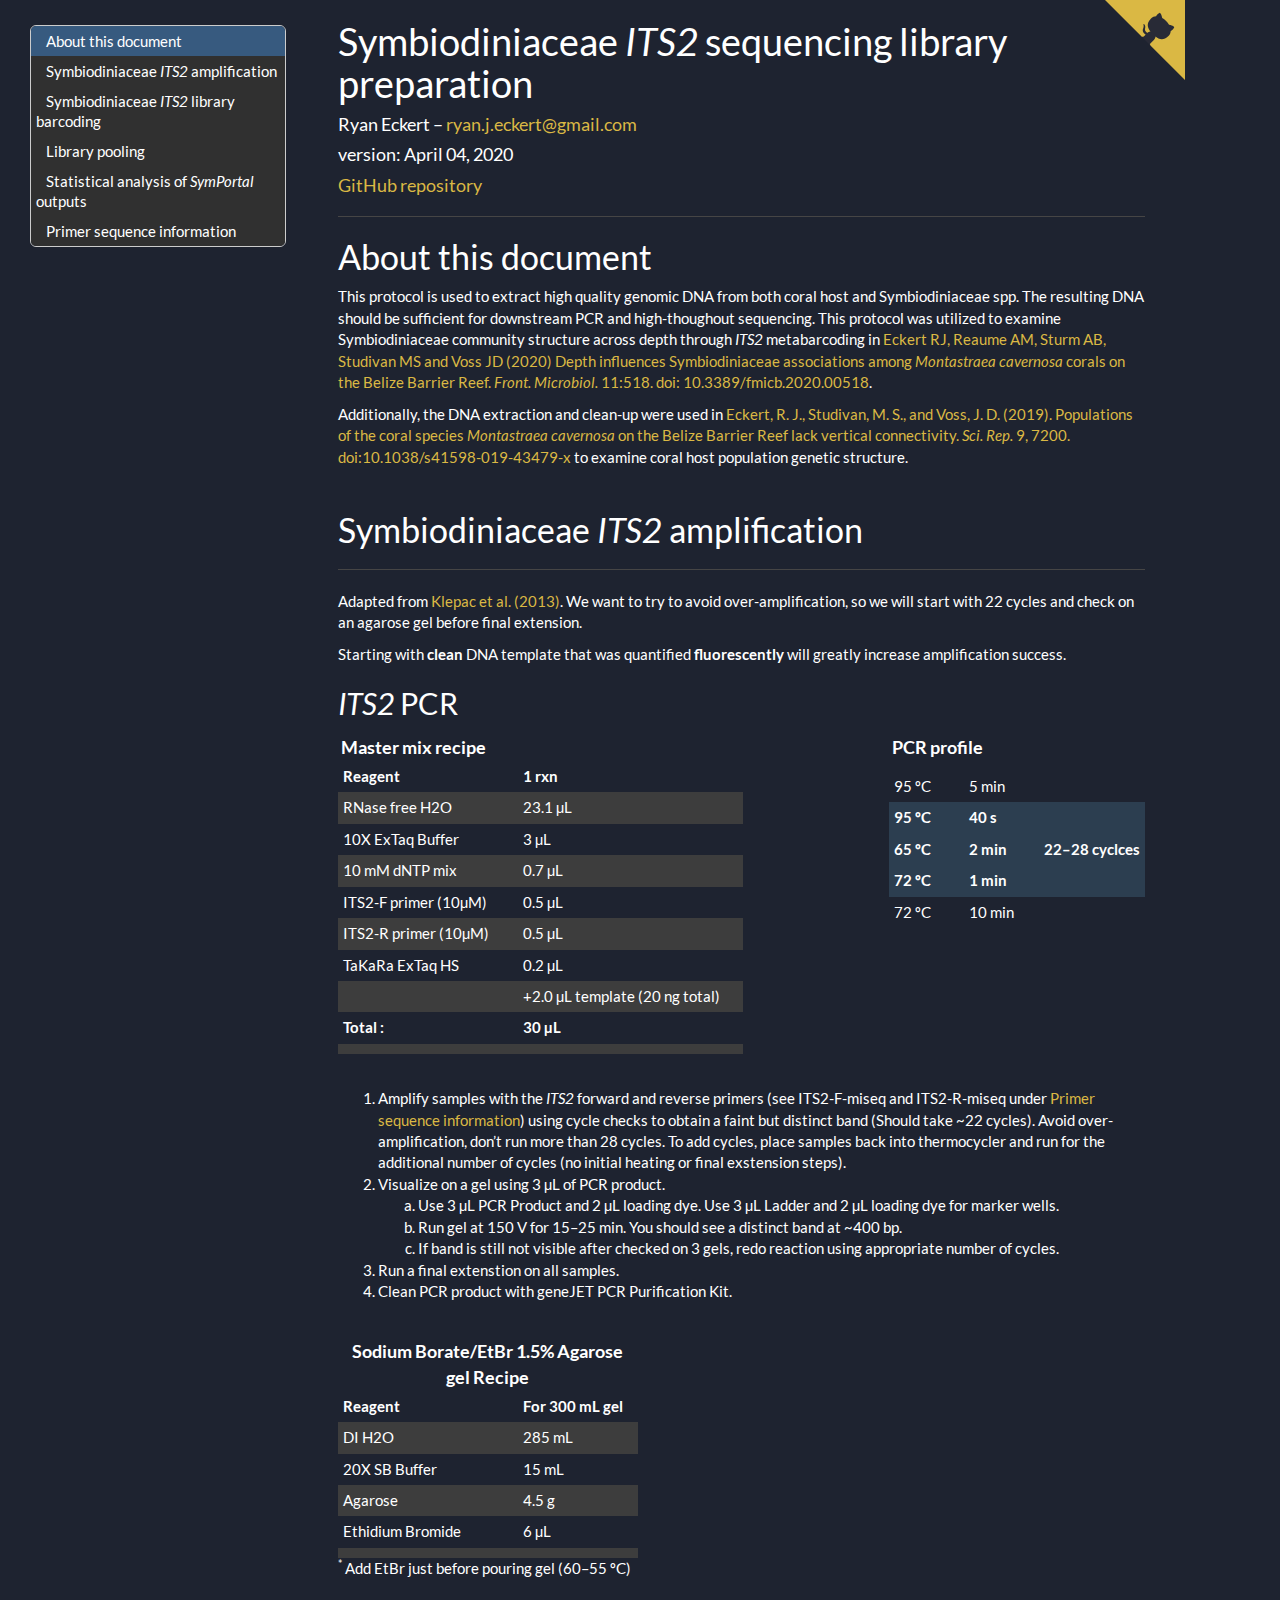
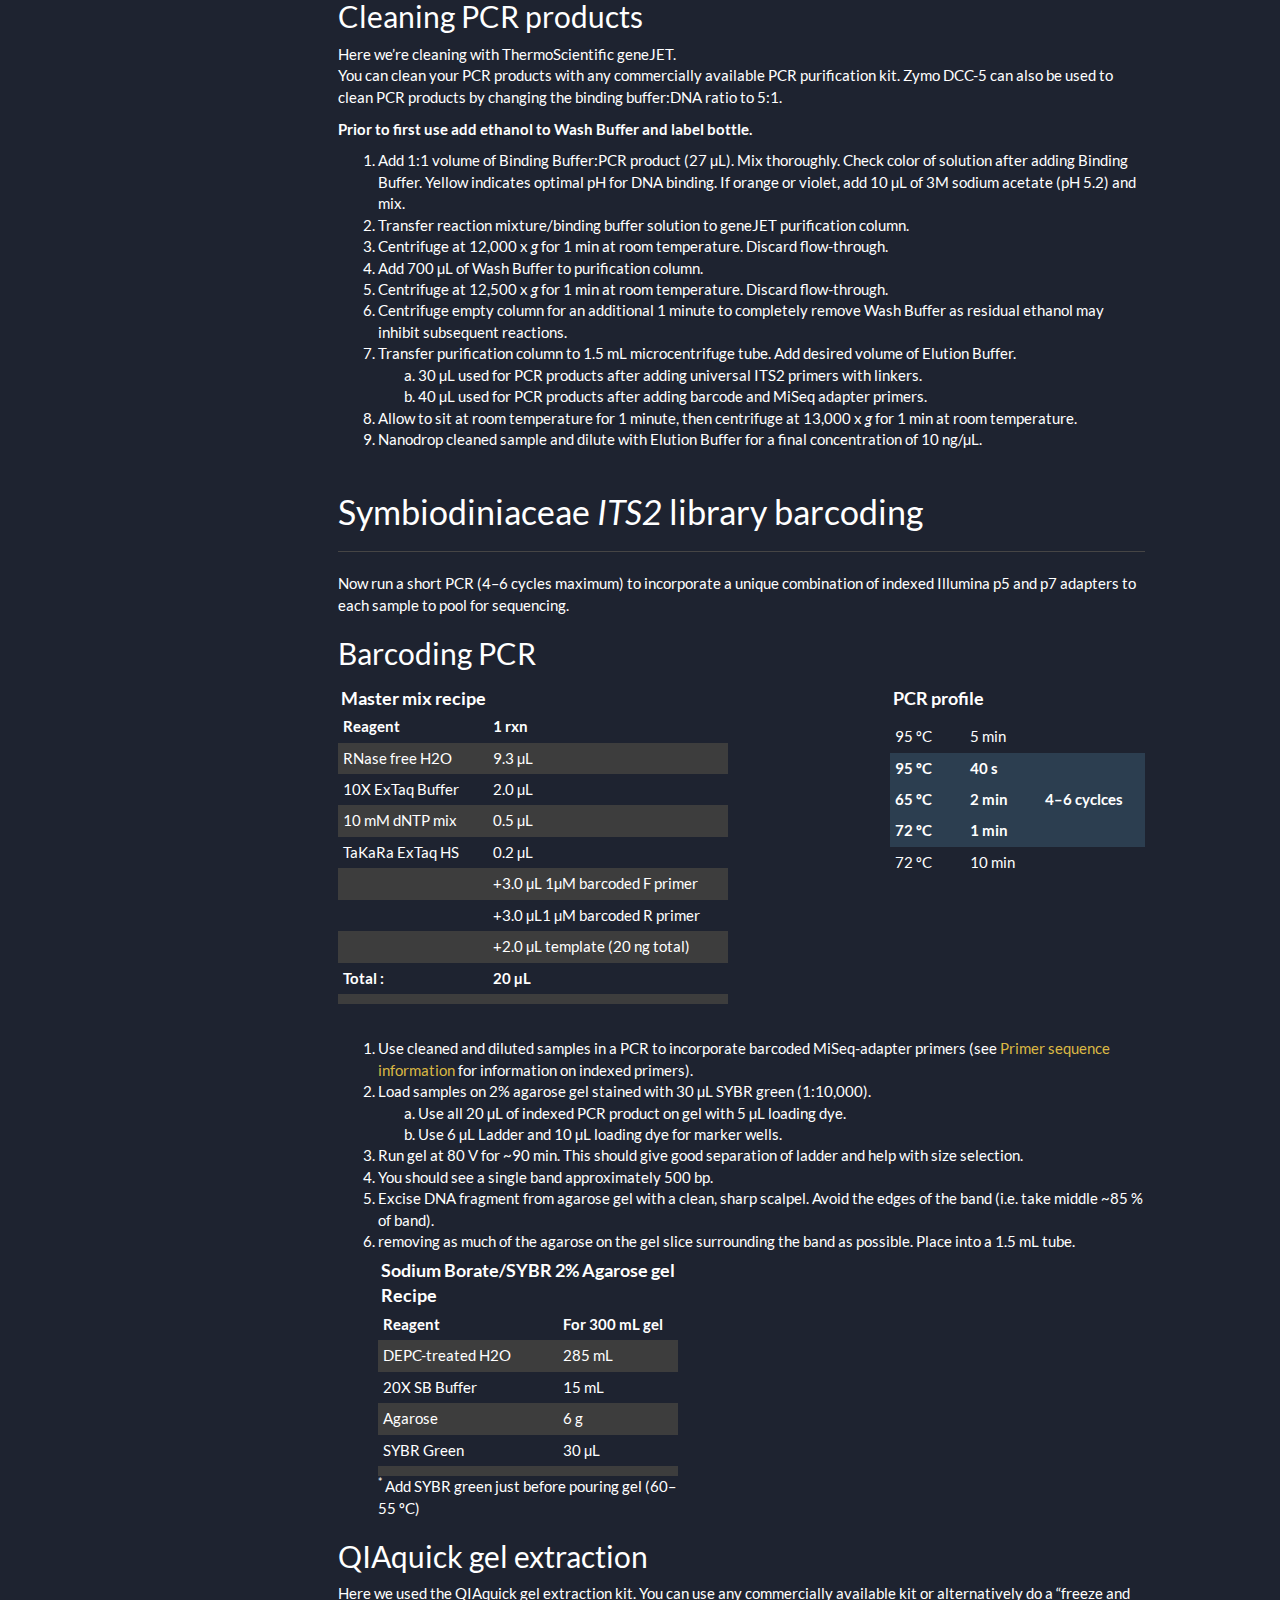
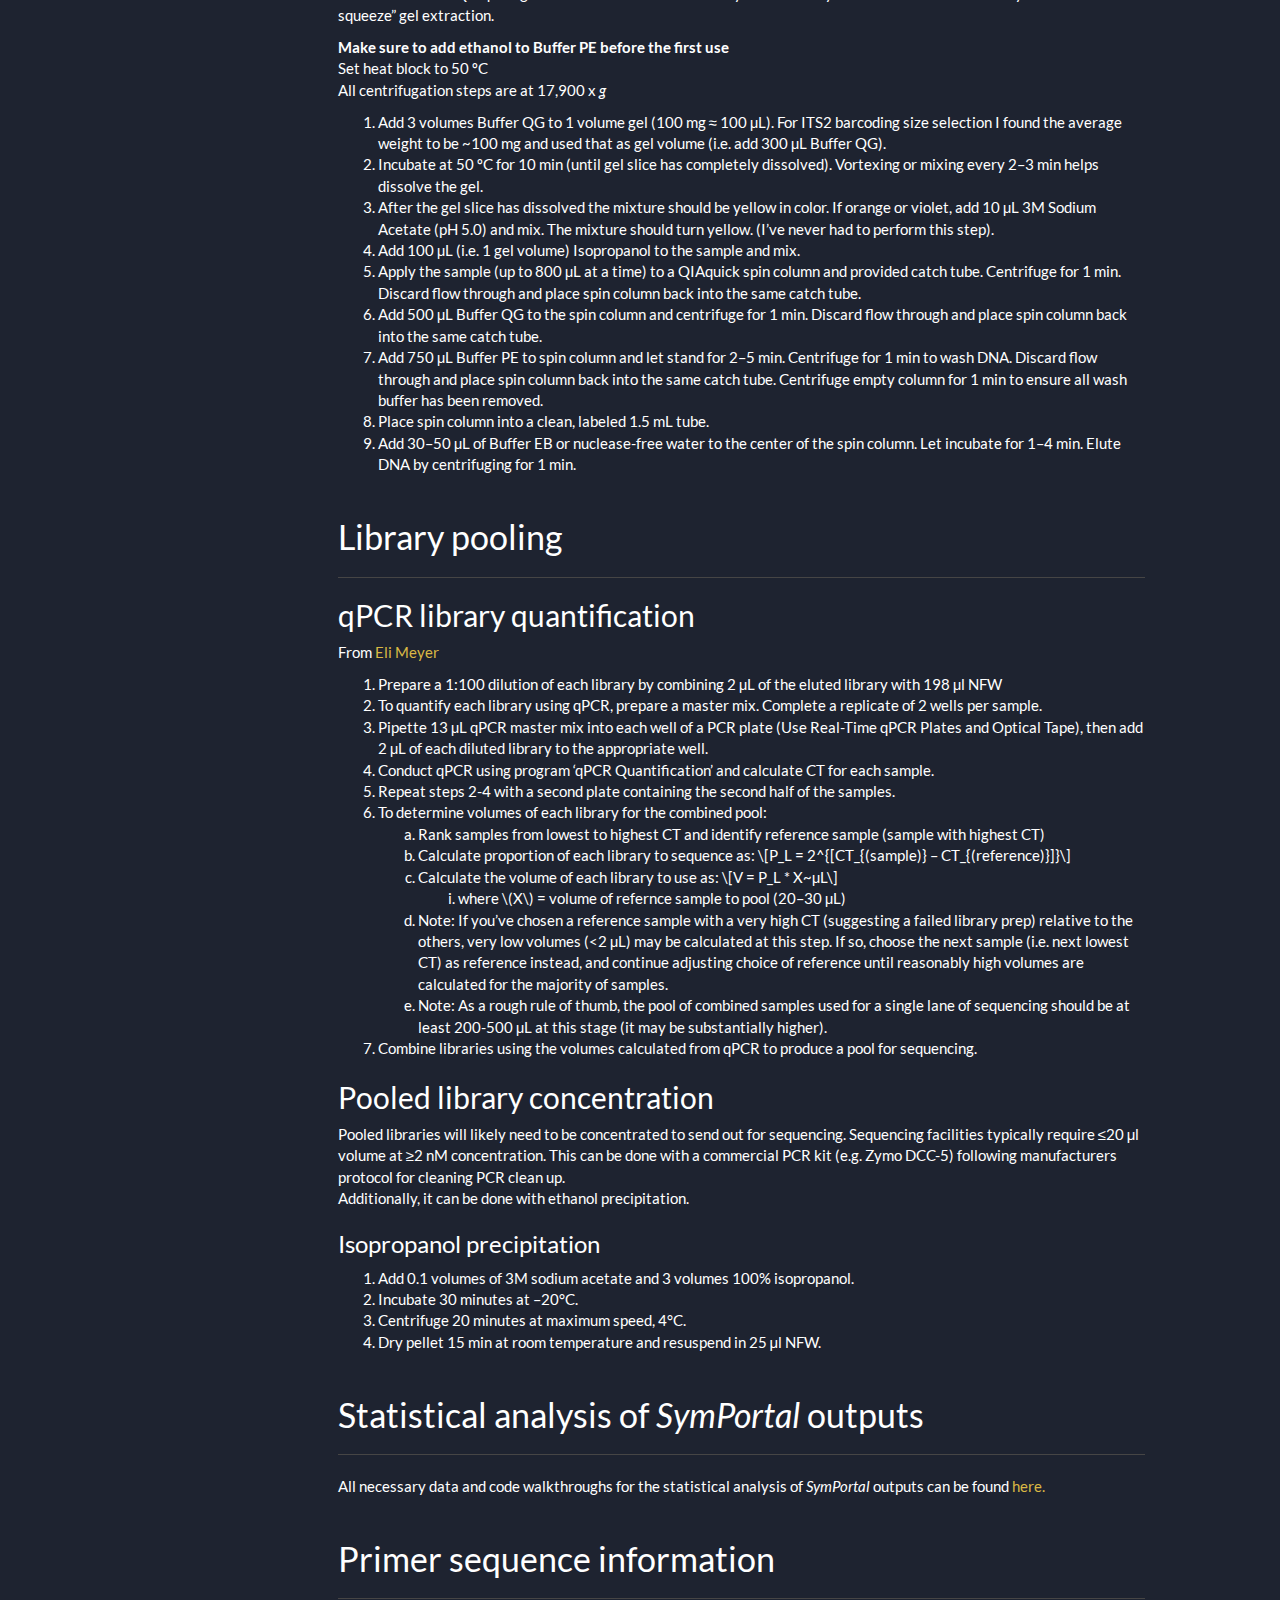
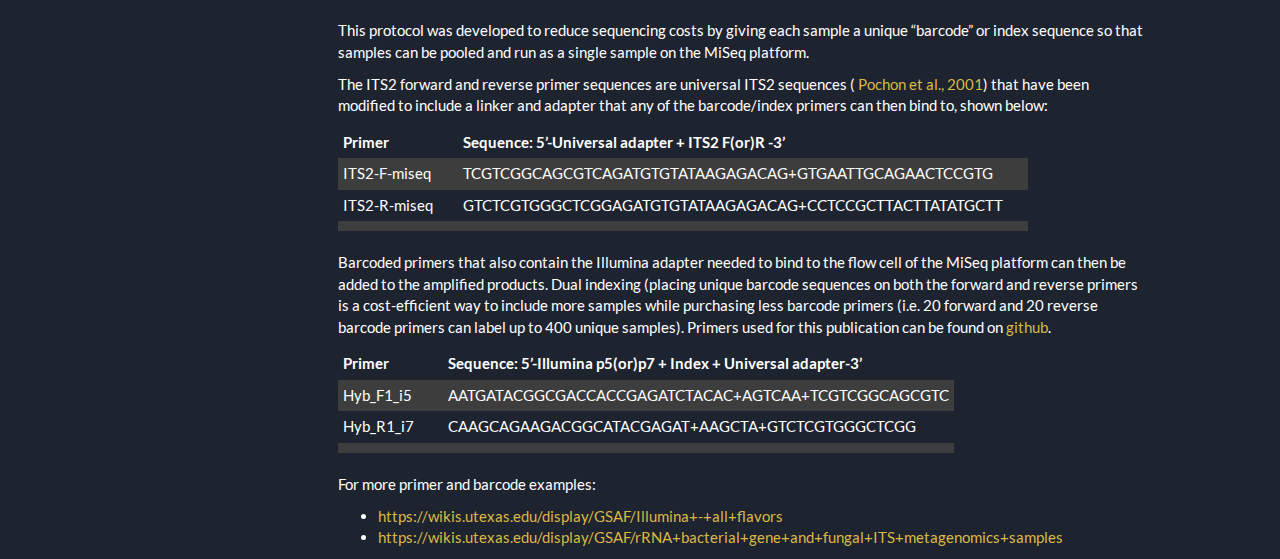
==== commit 5ffa69a3: "update" ====
--- a/ITS2_protocol/index.html
+++ b/ITS2_protocol/index.html
@@ -39,7 +39,7 @@
 font-weight: 400;
 src: url([data-uri]) format('truetype');
 }
-html{font-family:sans-serif;-ms-text-size-adjust:100%;-webkit-text-size-adjust:100%}body{margin:0}article,aside,details,figcaption,figure,footer,header,hgroup,main,menu,nav,section,summary{display:block}audio,canvas,progress,video{display:inline-block;vertical-align:baseline}audio:not([controls]){display:none;height:0}[hidden],template{display:none}a{background-color:transparent}a:active,a:hover{outline:0}abbr[title]{border-bottom:1px dotted}b,strong{font-weight:bold}dfn{font-style:italic}h1{font-size:2em;margin:0.67em 0}mark{background:#ff0;color:#000}small{font-size:80%}sub,sup{font-size:75%;line-height:0;position:relative;vertical-align:baseline}sup{top:-0.5em}sub{bottom:-0.25em}img{border:0}svg:not(:root){overflow:hidden}figure{margin:1em 40px}hr{-webkit-box-sizing:content-box;-moz-box-sizing:content-box;box-sizing:content-box;height:0}pre{overflow:auto}code,kbd,pre,samp{font-family:monospace, monospace;font-size:1em}button,input,optgroup,select,textarea{color:inherit;font:inherit;margin:0}button{overflow:visible}button,select{text-transform:none}button,html input[type="button"],input[type="reset"],input[type="submit"]{-webkit-appearance:button;cursor:pointer}button[disabled],html input[disabled]{cursor:default}button::-moz-focus-inner,input::-moz-focus-inner{border:0;padding:0}input{line-height:normal}input[type="checkbox"],input[type="radio"]{-webkit-box-sizing:border-box;-moz-box-sizing:border-box;box-sizing:border-box;padding:0}input[type="number"]::-webkit-inner-spin-button,input[type="number"]::-webkit-outer-spin-button{height:auto}input[type="search"]{-webkit-appearance:textfield;-webkit-box-sizing:content-box;-moz-box-sizing:content-box;box-sizing:content-box}input[type="search"]::-webkit-search-cancel-button,input[type="search"]::-webkit-search-decoration{-webkit-appearance:none}fieldset{border:1px solid #c0c0c0;margin:0 2px;padding:0.35em 0.625em 0.75em}legend{border:0;padding:0}textarea{overflow:auto}optgroup{font-weight:bold}table{border-collapse:collapse;border-spacing:0}td,th{padding:0}@media print{*,*:before,*:after{background:transparent !important;color:#000 !important;-webkit-box-shadow:none !important;box-shadow:none !important;text-shadow:none !important}a,a:visited{text-decoration:underline}a[href]:after{content:" (" attr(href) ")"}abbr[title]:after{content:" (" attr(title) ")"}a[href^="#"]:after,a[href^="javascript:"]:after{content:""}pre,blockquote{border:1px solid #999;page-break-inside:avoid}thead{display:table-header-group}tr,img{page-break-inside:avoid}img{max-width:100% !important}p,h2,h3{orphans:3;widows:3}h2,h3{page-break-after:avoid}.navbar{display:none}.btn>.caret,.dropup>.btn>.caret{border-top-color:#000 !important}.label{border:1px solid #000}.table{border-collapse:collapse !important}.table td,.table th{background-color:#fff !important}.table-bordered th,.table-bordered td{border:1px solid #ddd !important}}@font-face{font-family:'Glyphicons Halflings';src:url([data-uri]);src:url([data-uri]) format('embedded-opentype'),url([data-uri]) format('woff'),url([data-uri]) format('truetype'),url([data-uri]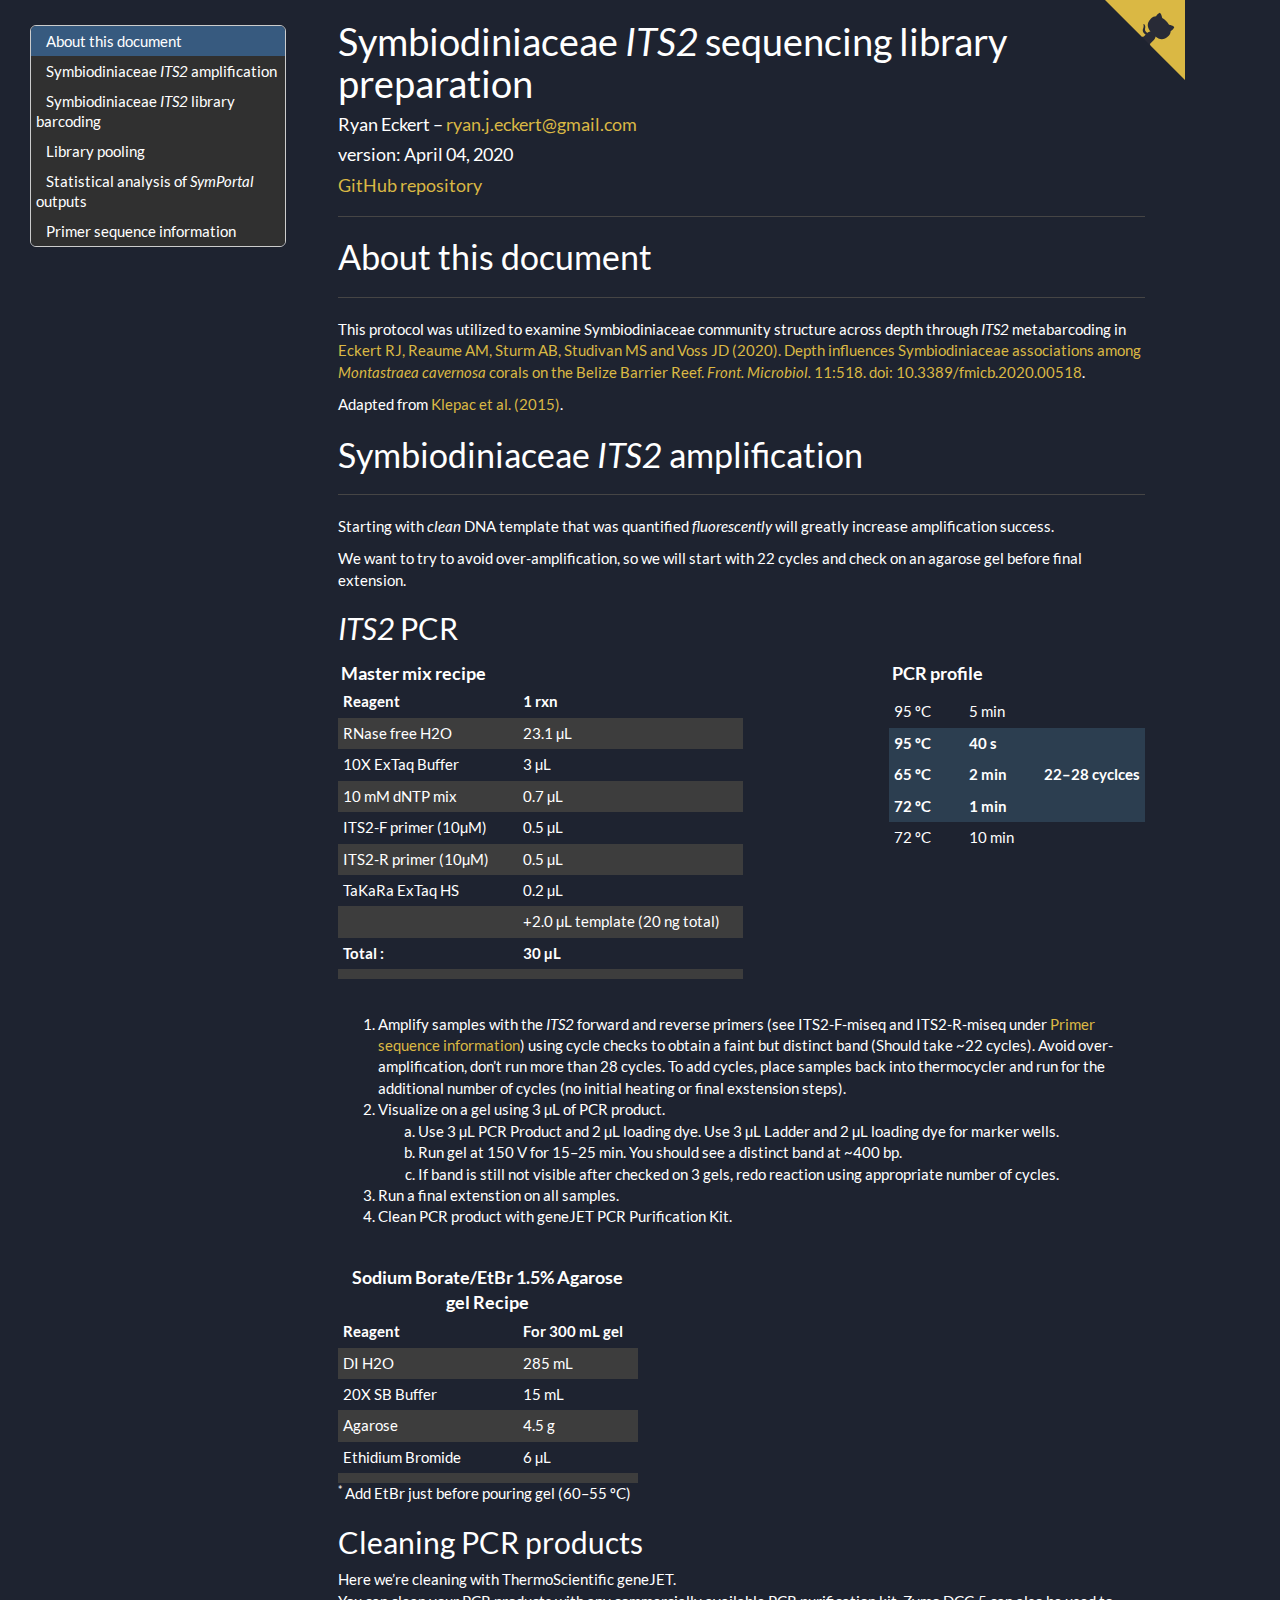
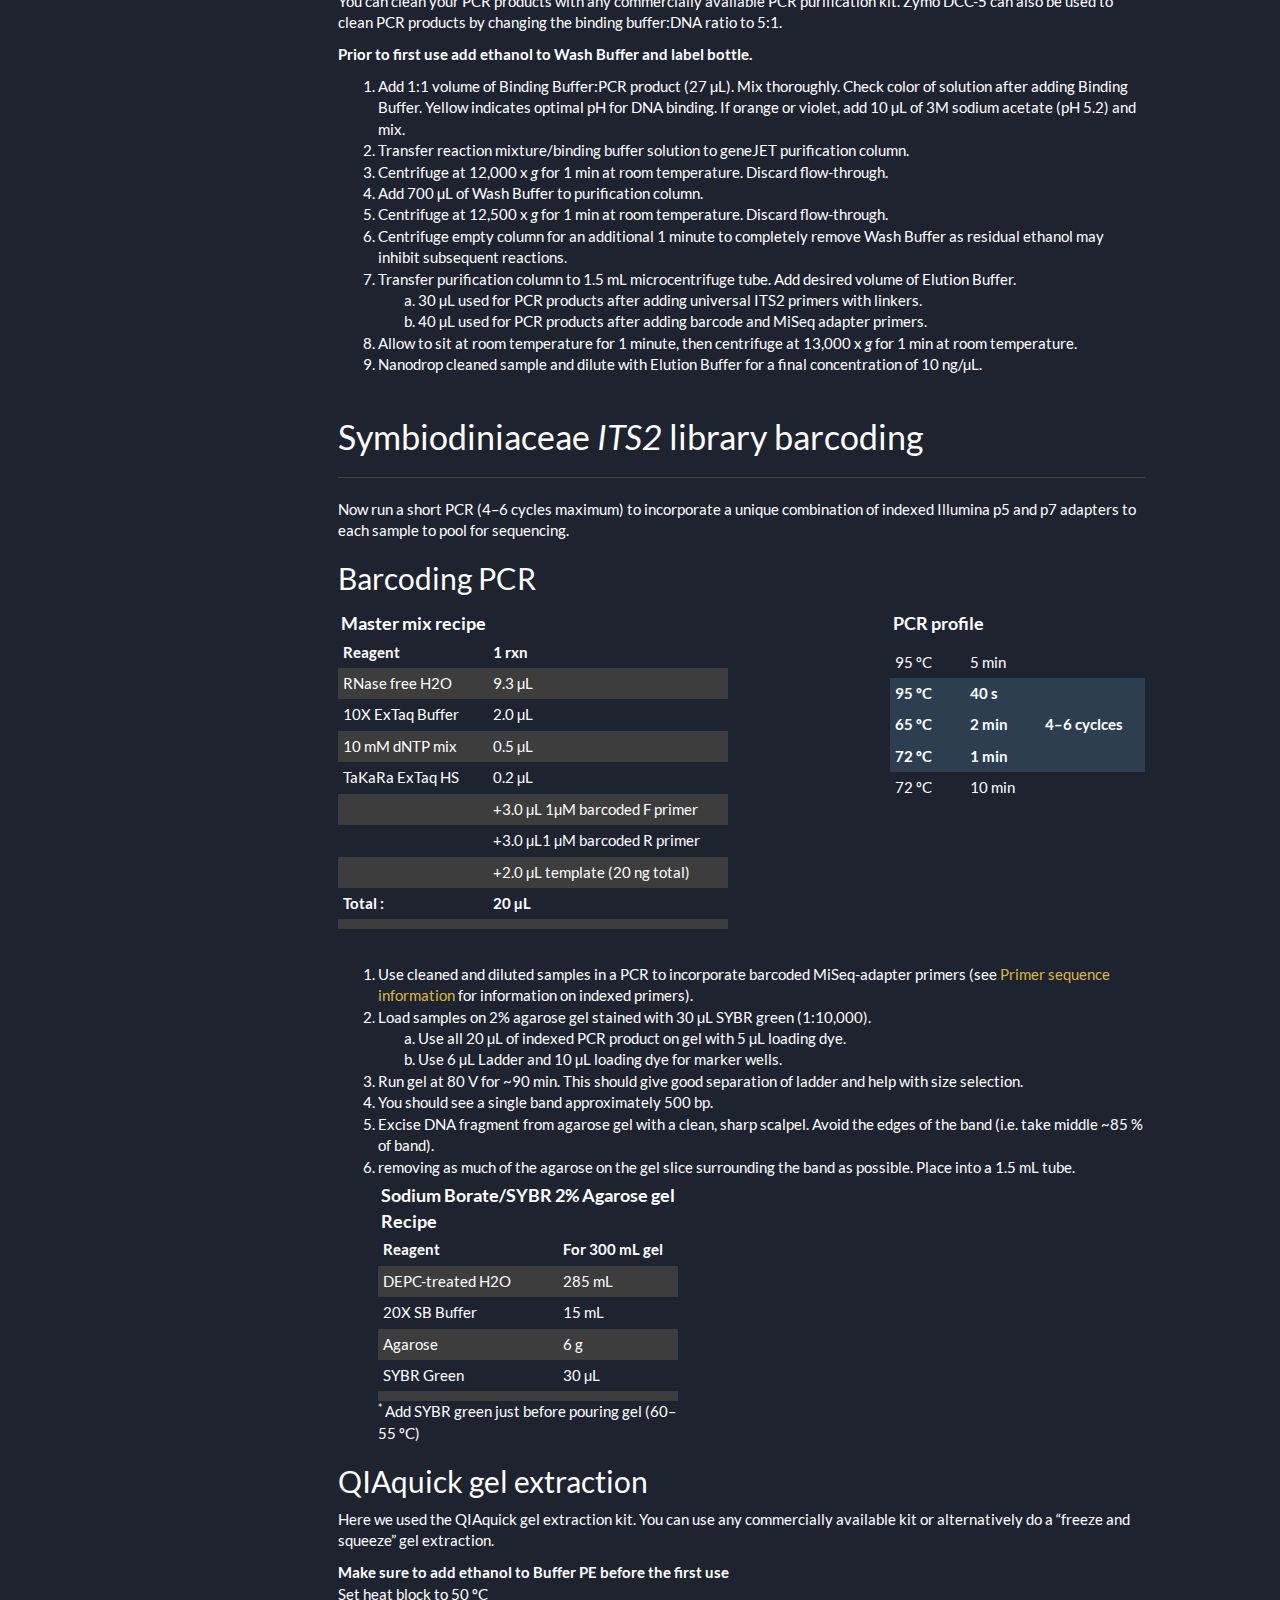
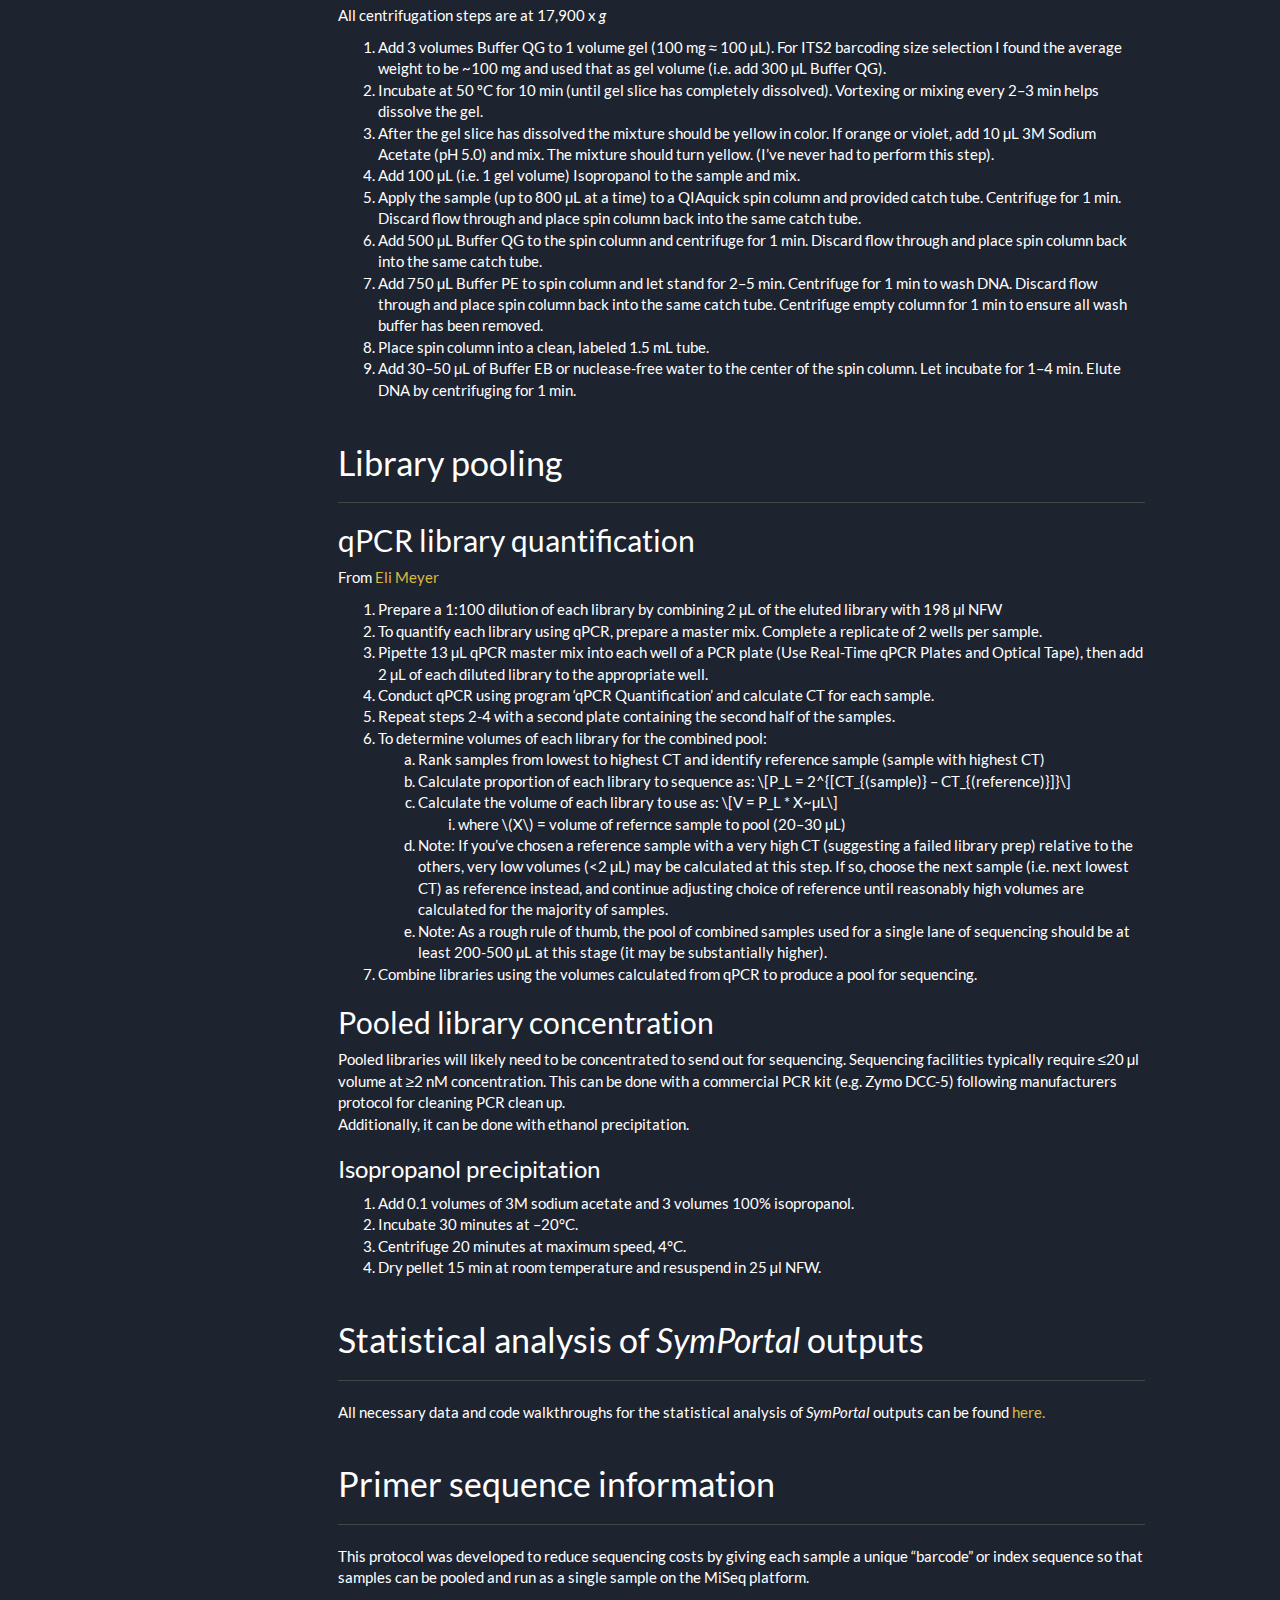
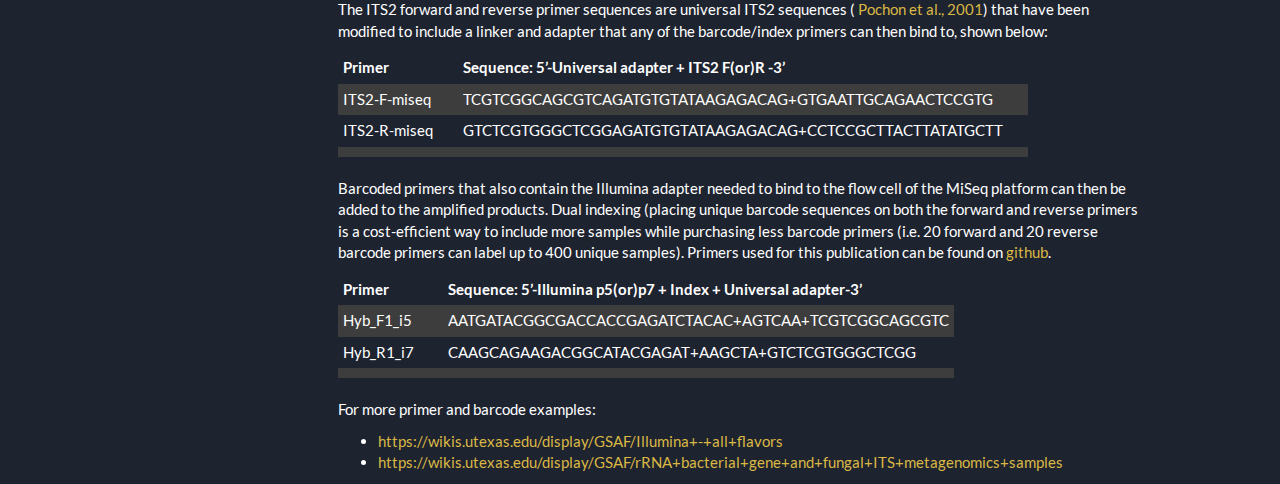
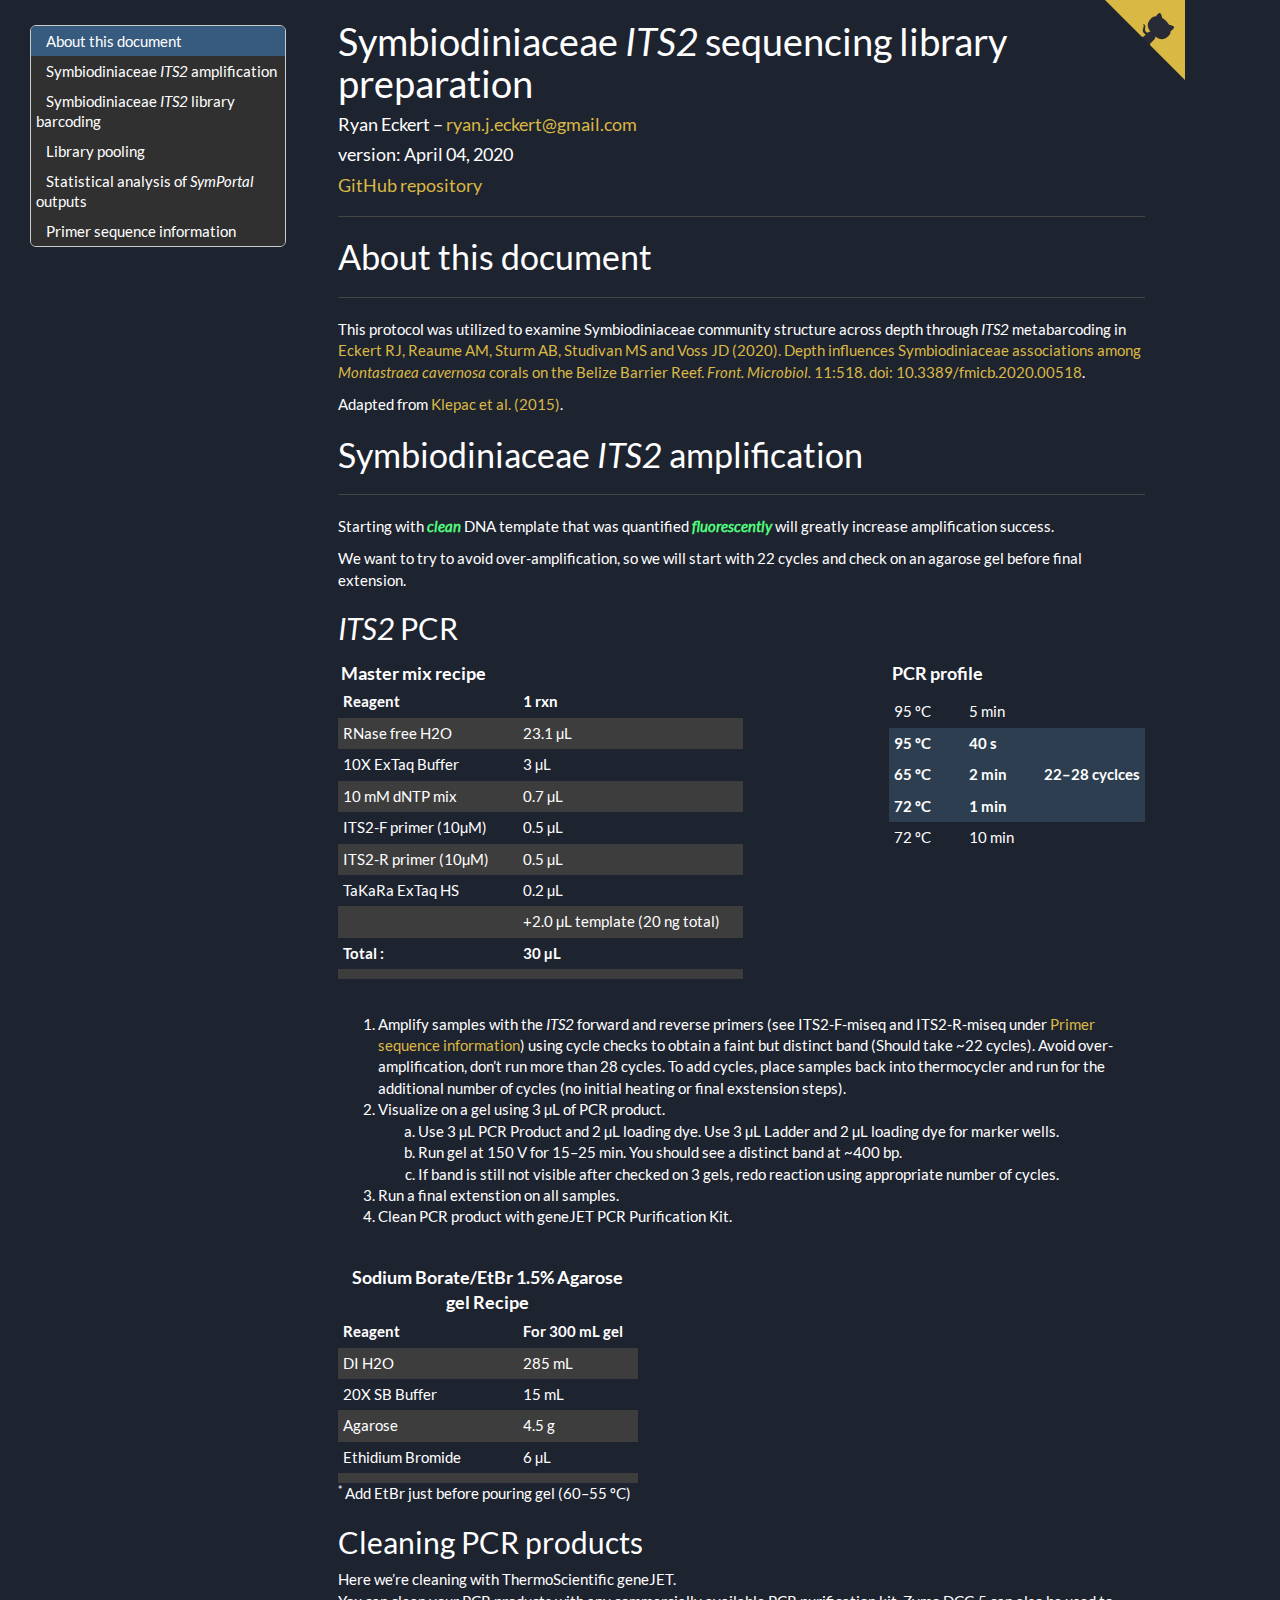
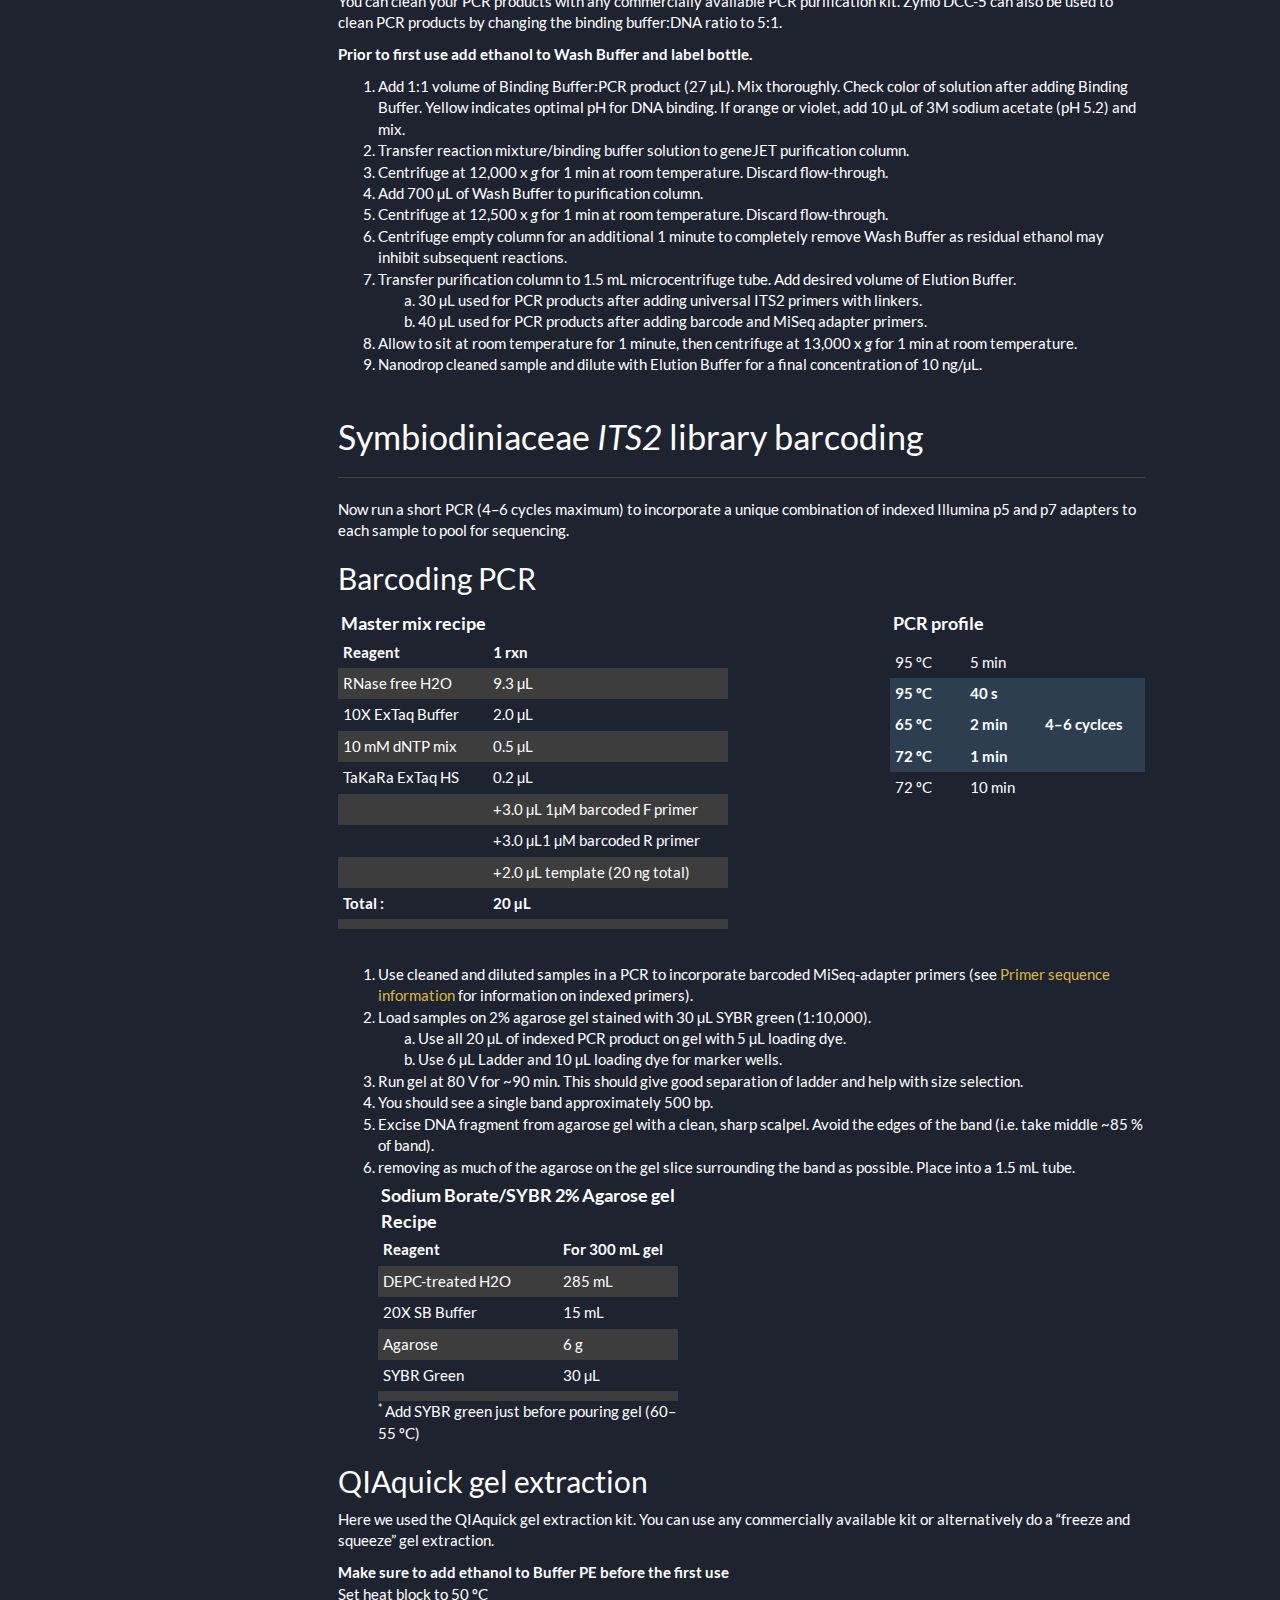
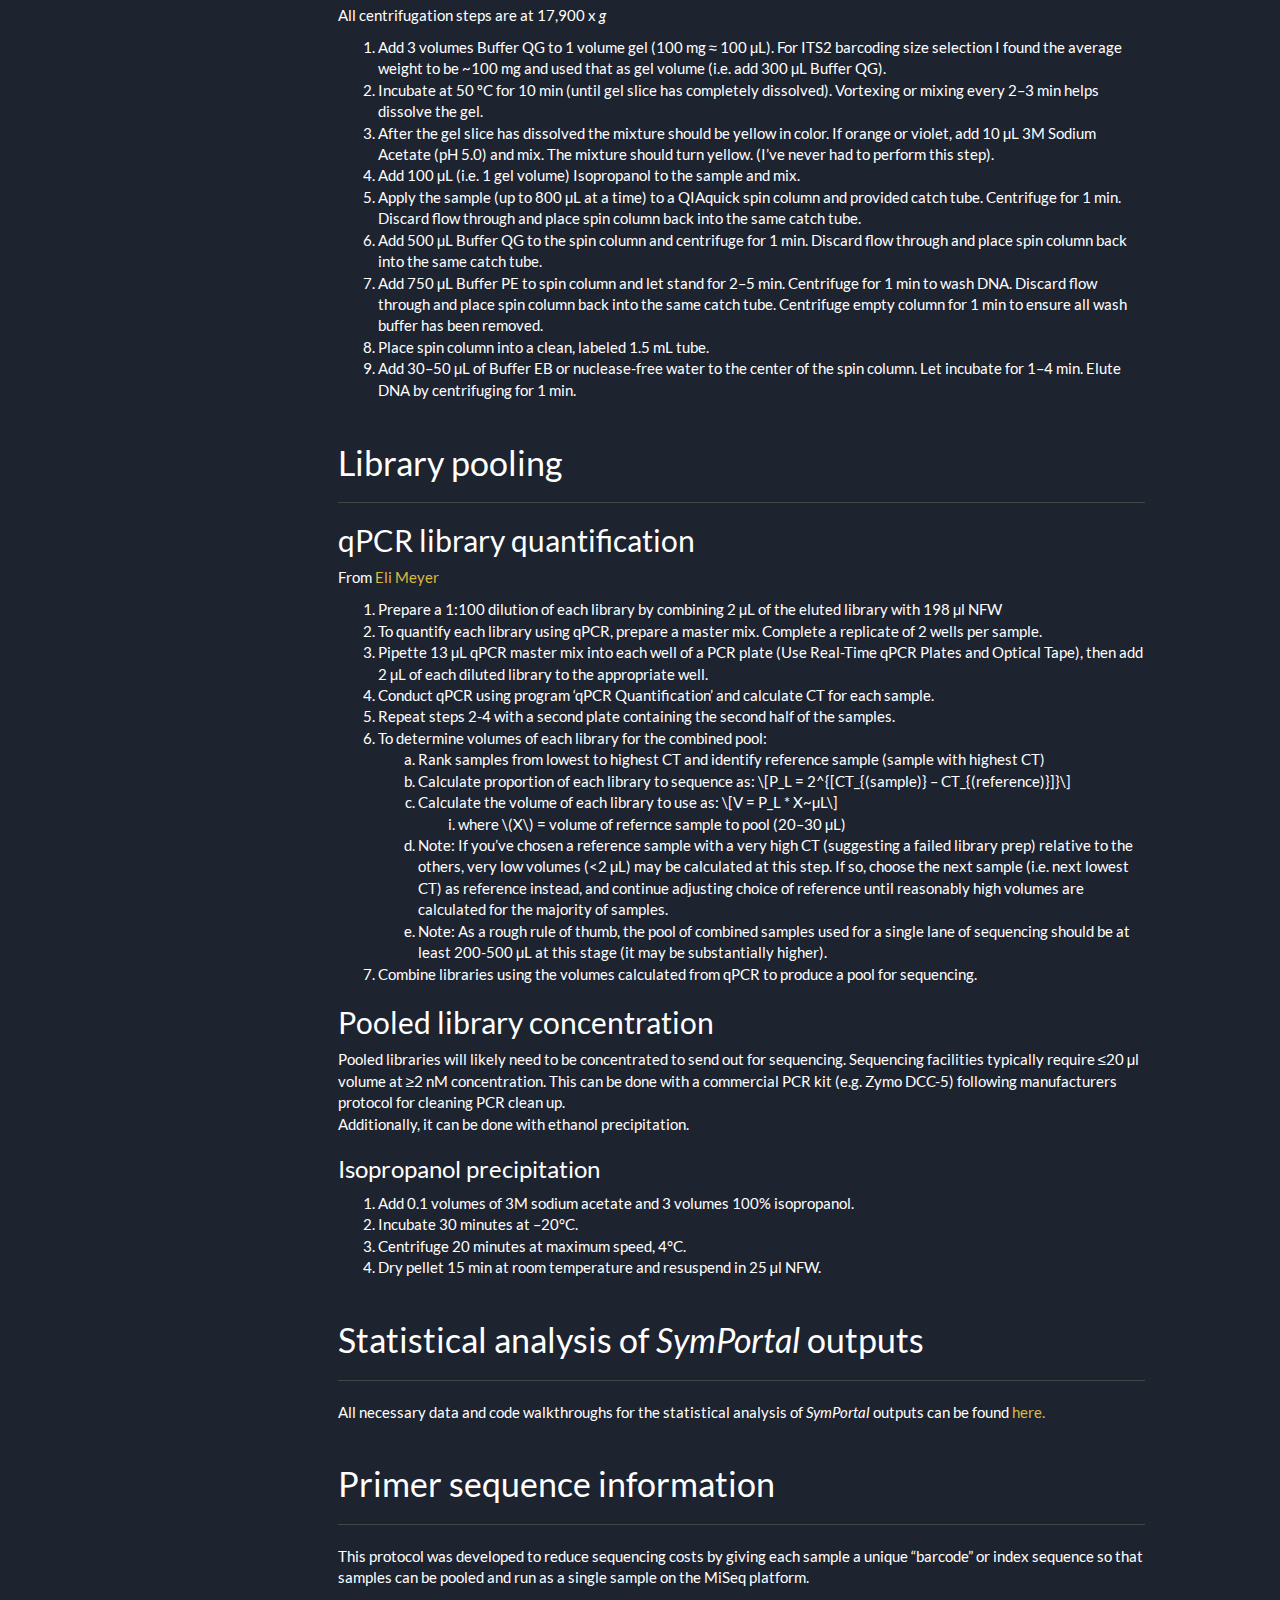
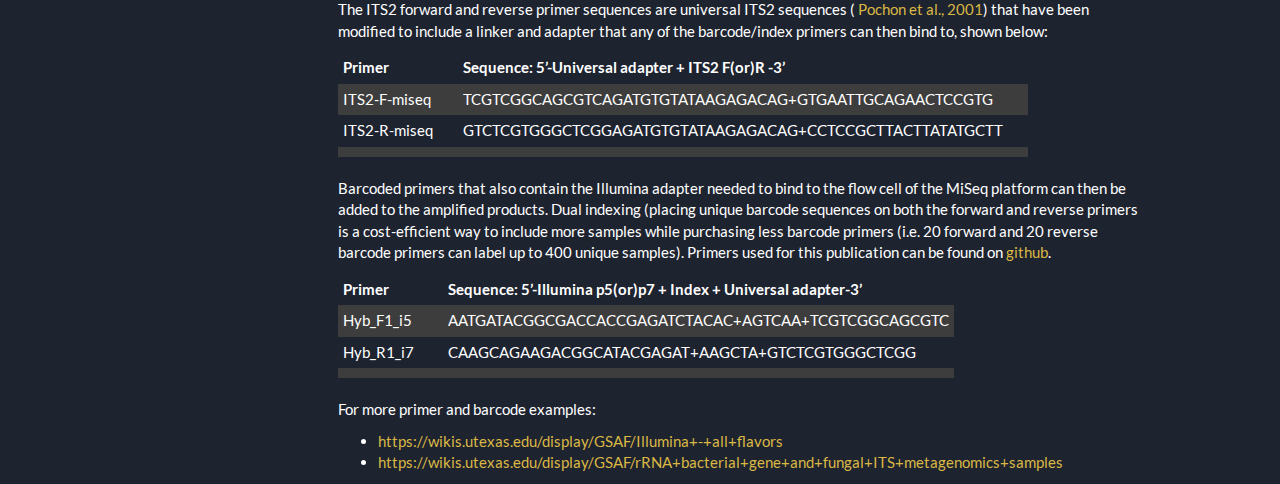
